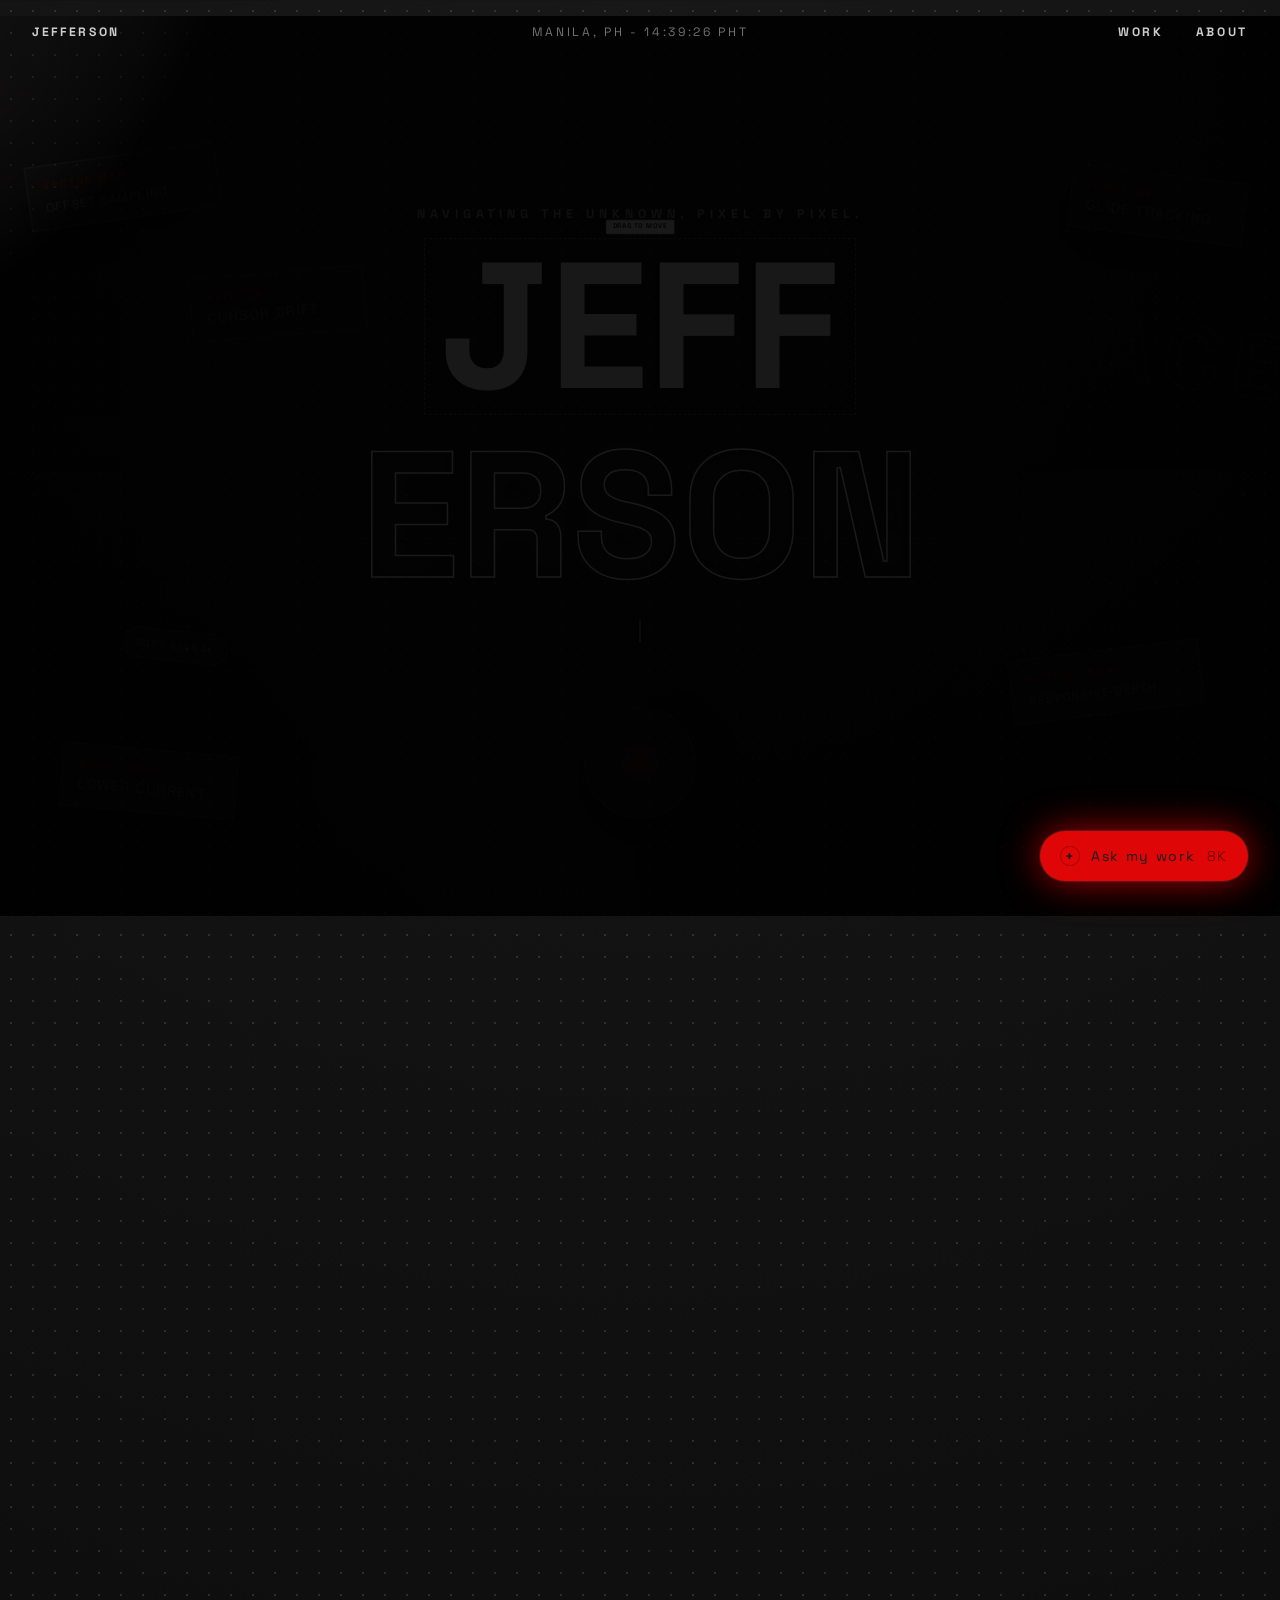
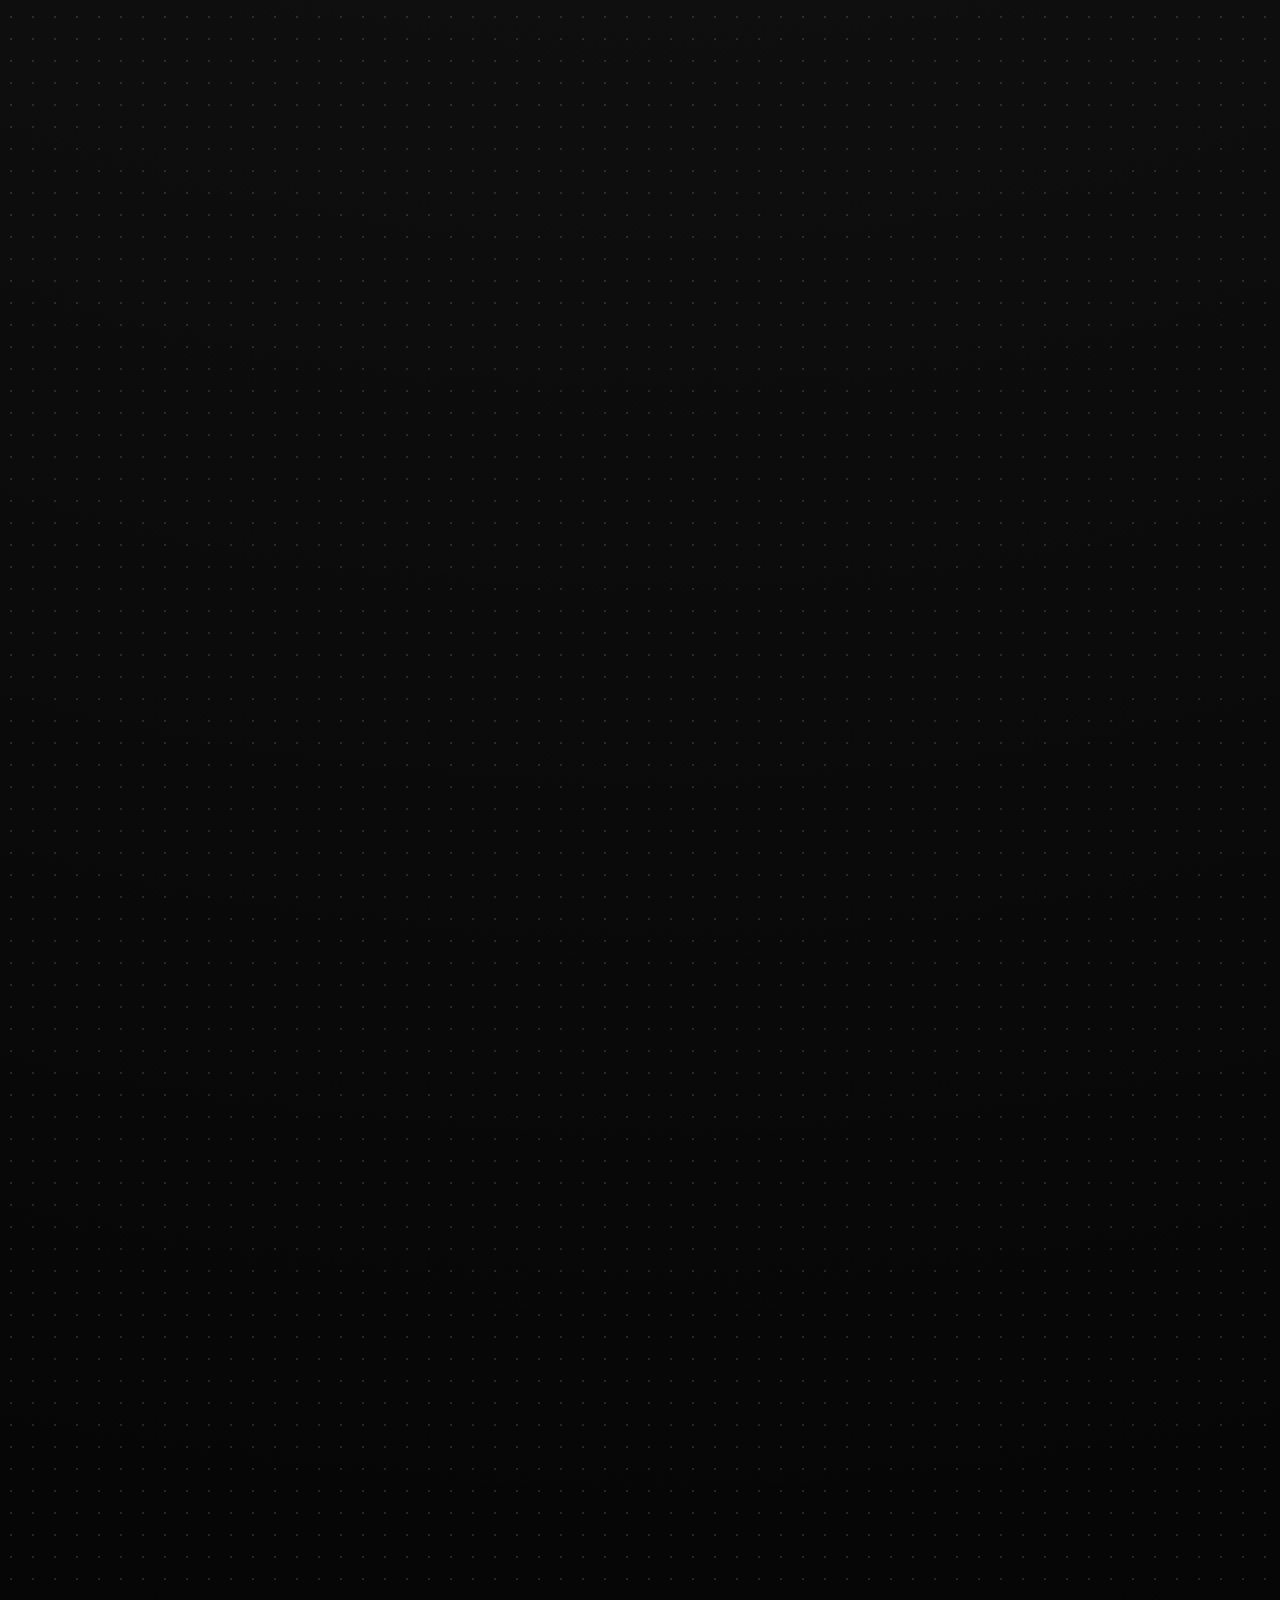
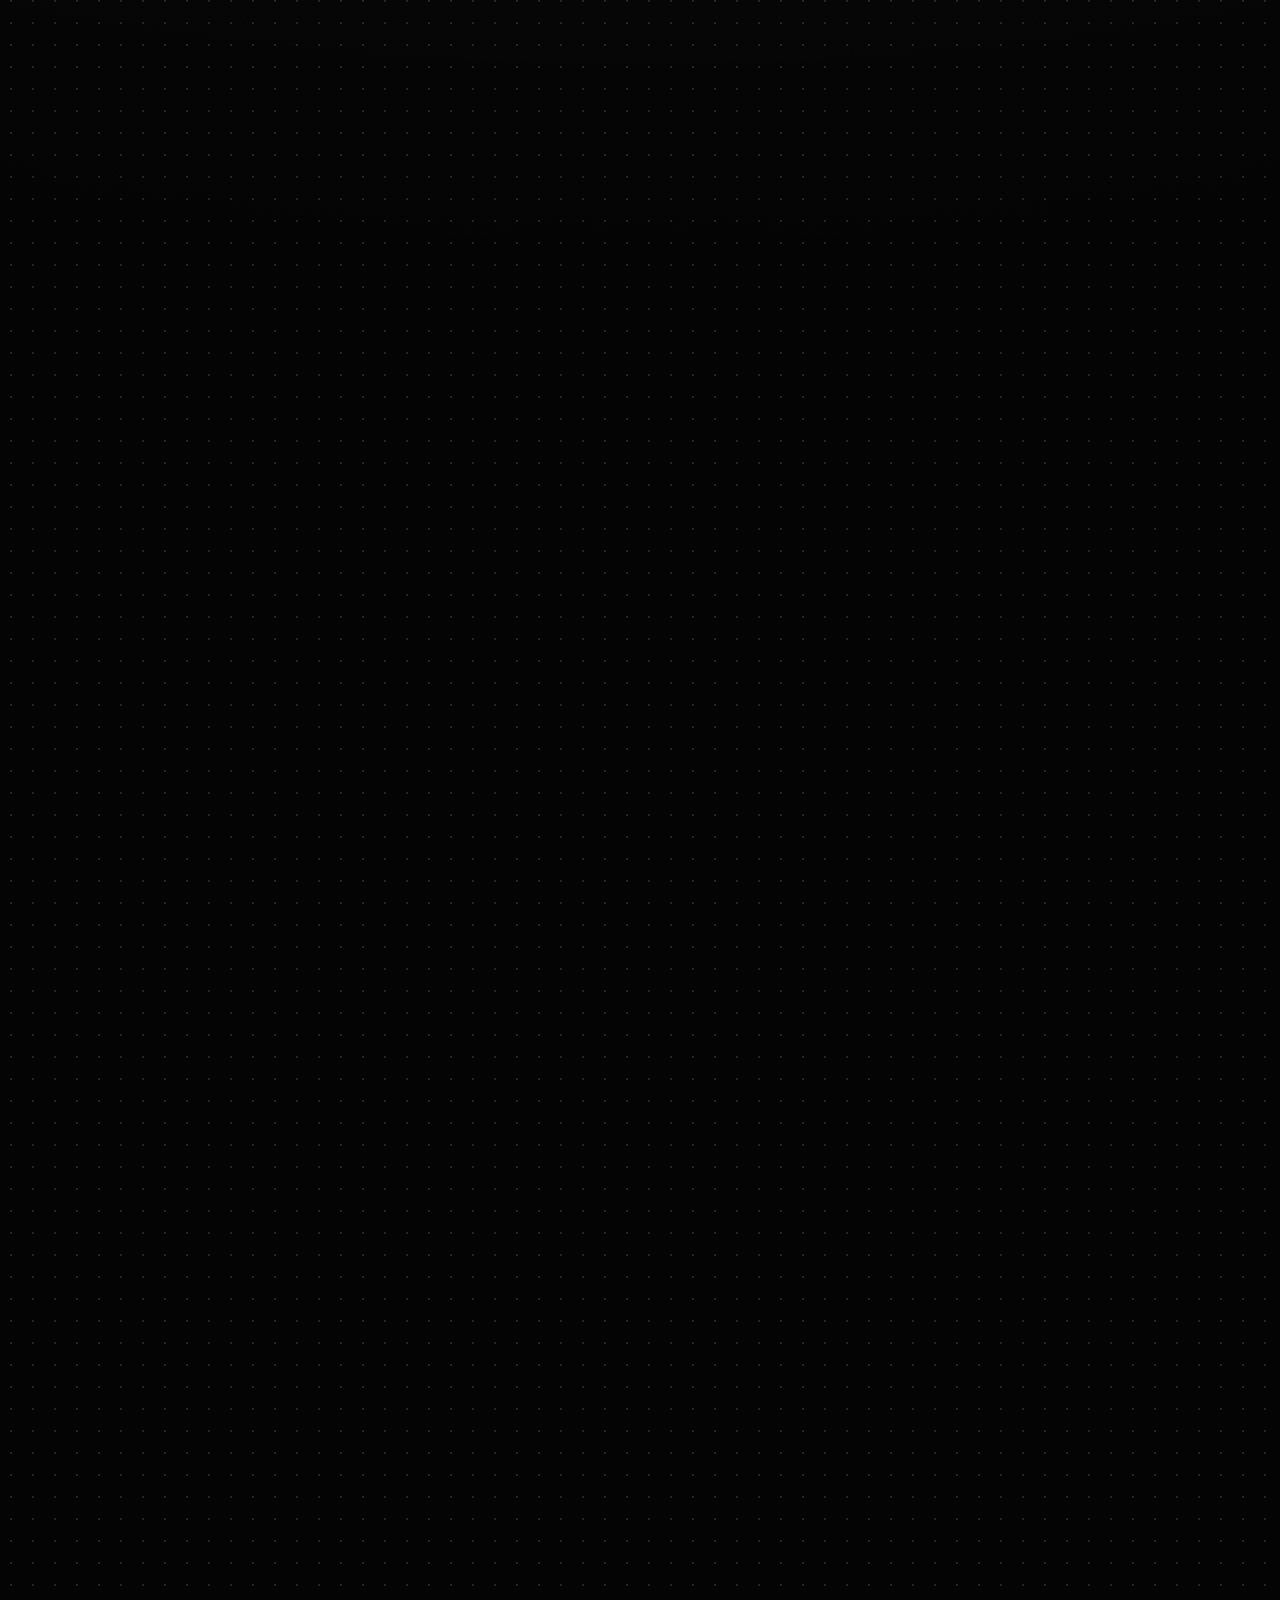
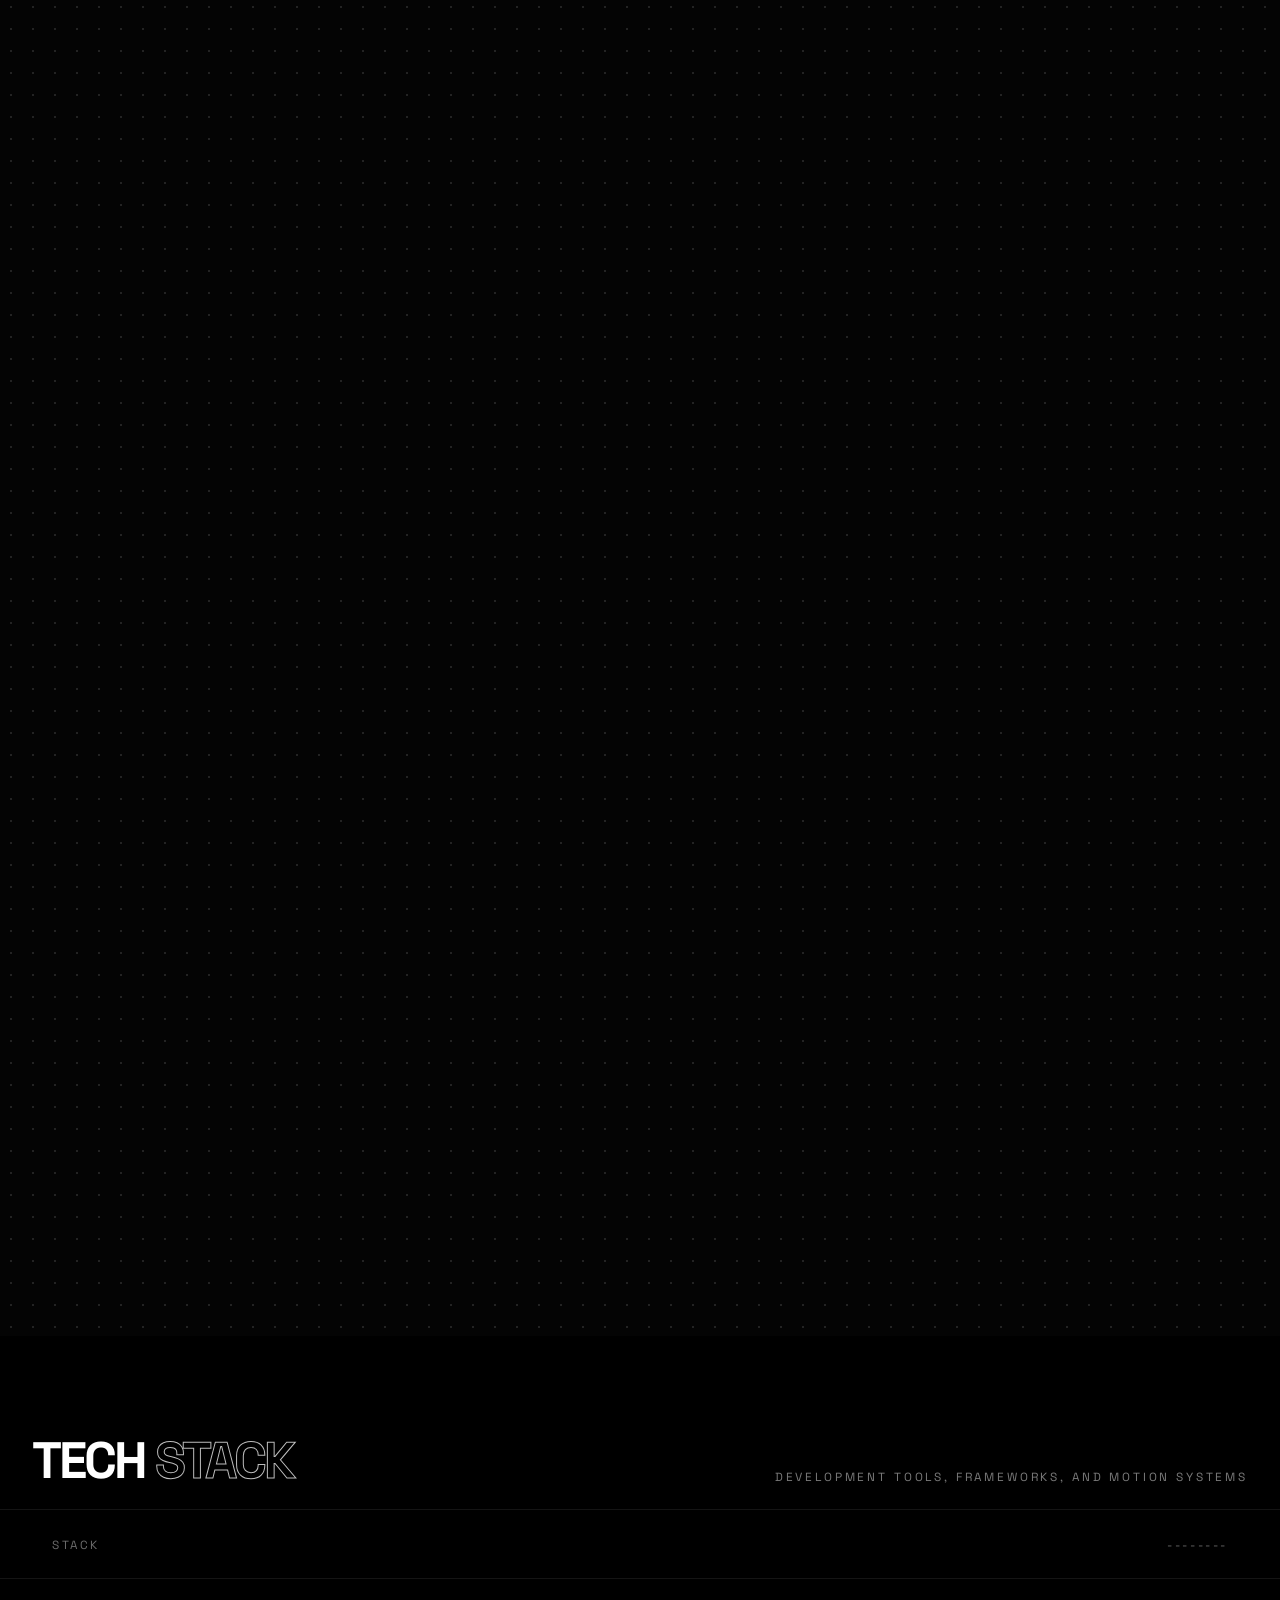
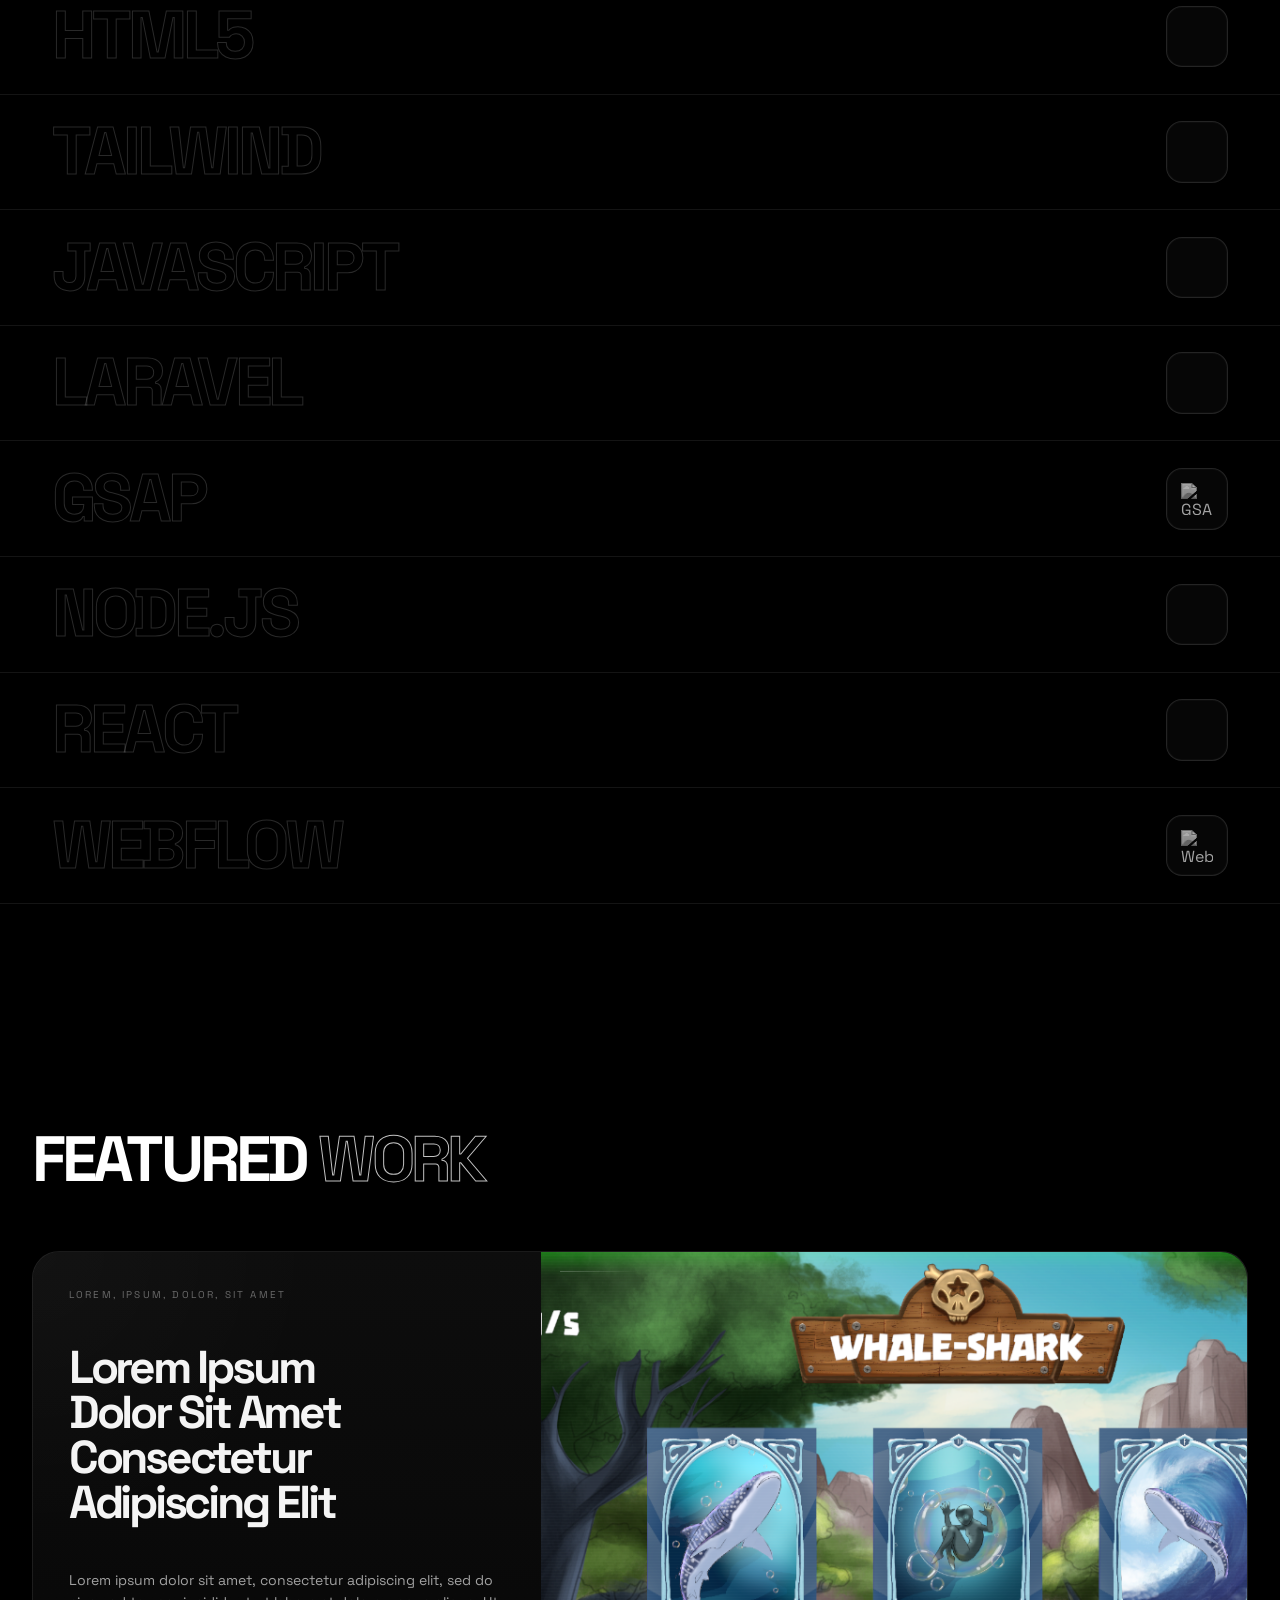
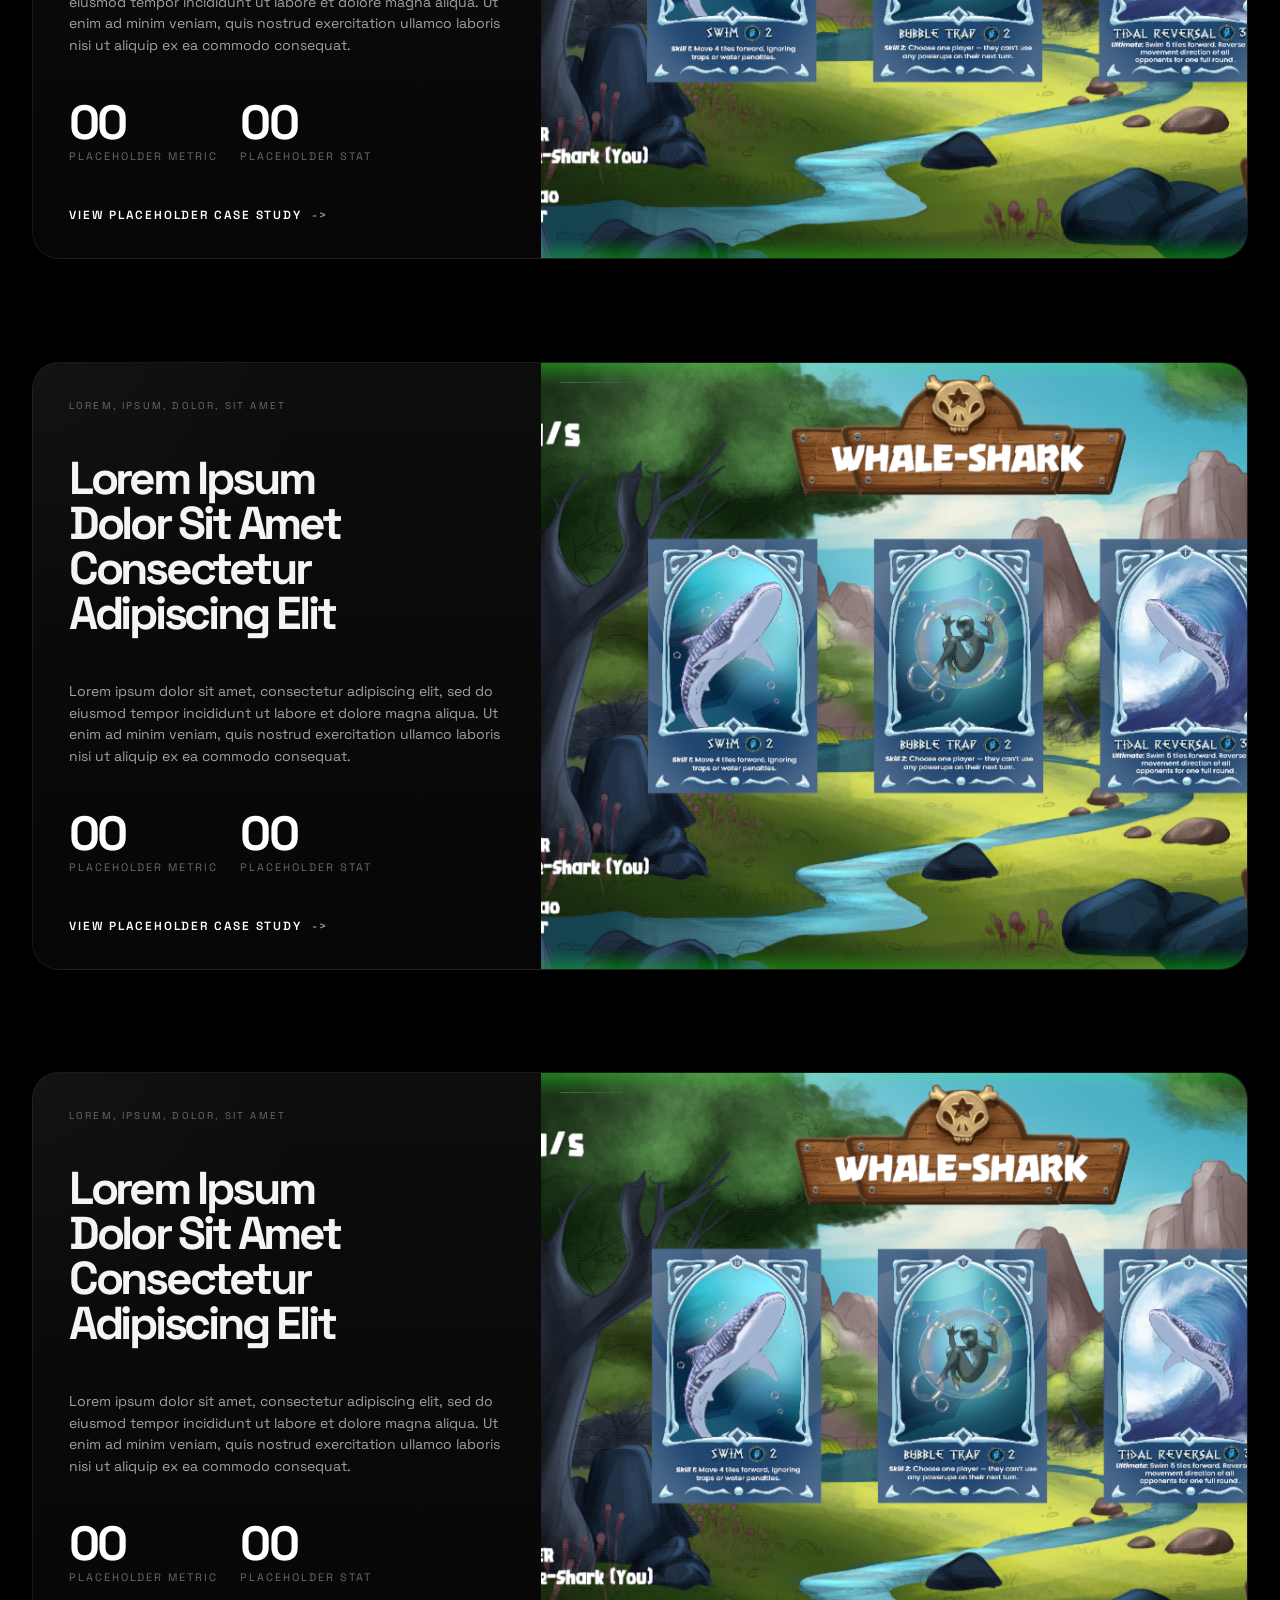
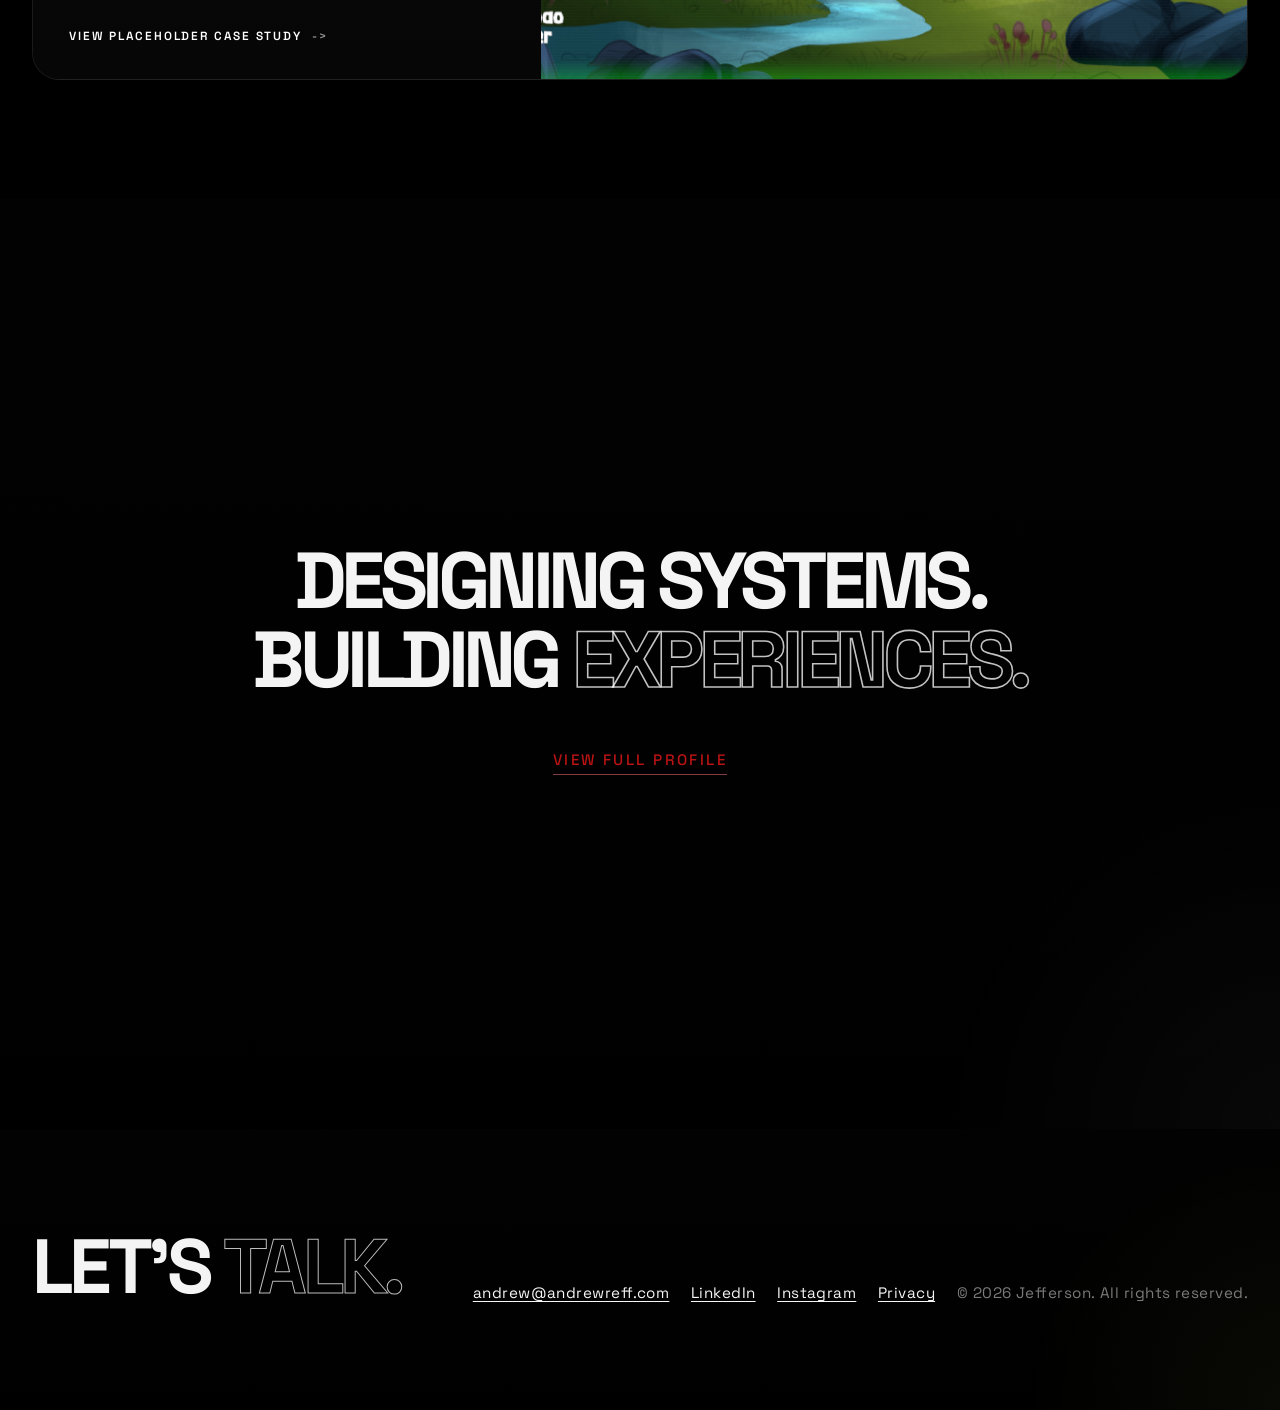
==== HTML/index.html @ 7abd764c "yea" ====
<!doctype html>
<html lang="en">
    <head>
        <meta charset="UTF-8" />
        <meta name="viewport" content="width=device-width, initial-scale=1.0" />
        <meta
            name="description"
            content="Jefferson portfolio concept with a precision-built editorial hero."
        />

        <link rel="preconnect" href="https://fonts.googleapis.com" />
        <link rel="preconnect" href="https://fonts.gstatic.com" crossorigin />
        <link
            href="https://fonts.googleapis.com/css2?family=Space+Grotesk:wght@300..700&display=swap"
            rel="stylesheet"
        />
        <link
            rel="stylesheet"
            href="https://cdn.jsdelivr.net/gh/devicons/devicon@latest/devicon.min.css"
        />

        <link rel="stylesheet" href="../CSS/style.css" />

        <title>Jefferson | Web Developer</title>
    </head>
    <body>
        <div class="page-shell">
            <svg
                class="drag-tether-layer"
                id="dragTetherLayer"
                aria-hidden="true"
            >
                <line class="drag-tether-line" id="dragTetherLine" />
            </svg>

            <div class="drag-indicator" id="dragIndicator" aria-hidden="true">
                <span class="drag-indicator-readout" id="dragIndicatorReadout">
                    dx: 0, dy: 0
                </span>
            </div>

            <header class="site-header">
                <a class="brand" href="#hero">JEFFERSON</a>
                <p class="header-clock" id="clock">Manila, PH - --:--:-- PHT</p>
                <nav class="site-nav" aria-label="Primary">
                    <a href="#work">WORK</a>
                    <a href="#about">ABOUT</a>
                </nav>
            </header>

            <main>
                <section class="stack-transition" id="hero">
                    <div class="stack-stage" id="stackStage">
                        <section class="hero hero-panel">
                            <div class="hero-atmosphere" aria-hidden="true">
                                <div
                                    class="hero-orbit hero-orbit-badge"
                                    data-hero-orbit
                                    style="
                                        --orbit-x: -28%;
                                        --orbit-y: -18%;
                                        --orbit-depth: 0.32;
                                        --orbit-tilt: -5deg;
                                    "
                                >
                                    <span class="hero-orbit-kicker">
                                        GRID_09
                                    </span>
                                    <span class="hero-orbit-copy">
                                        cursor drift
                                    </span>
                                </div>

                                <div
                                    class="hero-orbit hero-orbit-note"
                                    data-hero-orbit
                                    style="
                                        --orbit-x: -40%;
                                        --orbit-y: -31%;
                                        --orbit-depth: 0.4;
                                        --orbit-tilt: -8deg;
                                    "
                                >
                                    <span class="hero-orbit-note-title">
                                        VECTOR MAP
                                    </span>
                                    <span class="hero-orbit-note-copy">
                                        offset sampling
                                    </span>
                                </div>

                                <div
                                    class="hero-orbit hero-orbit-outline"
                                    data-hero-orbit
                                    style="
                                        --orbit-x: 33%;
                                        --orbit-y: -14%;
                                        --orbit-depth: 0.46;
                                        --orbit-tilt: 8deg;
                                    "
                                >
                                    SURFACE
                                </div>

                                <div
                                    class="hero-orbit hero-orbit-badge"
                                    data-hero-orbit
                                    style="
                                        --orbit-x: 40%;
                                        --orbit-y: -29%;
                                        --orbit-depth: 0.36;
                                        --orbit-tilt: 7deg;
                                    "
                                >
                                    <span class="hero-orbit-kicker">
                                        INPUT_02
                                    </span>
                                    <span class="hero-orbit-copy">
                                        glide tracking
                                    </span>
                                </div>

                                <div
                                    class="hero-orbit hero-orbit-chip"
                                    data-hero-orbit
                                    style="
                                        --orbit-x: -36%;
                                        --orbit-y: 20%;
                                        --orbit-depth: 0.28;
                                        --orbit-tilt: 6deg;
                                    "
                                >
                                    soft signal
                                </div>

                                <div
                                    class="hero-orbit hero-orbit-note"
                                    data-hero-orbit
                                    style="
                                        --orbit-x: 36%;
                                        --orbit-y: 24%;
                                        --orbit-depth: 0.52;
                                        --orbit-tilt: -7deg;
                                    "
                                >
                                    <span class="hero-orbit-note-title">
                                        MOTION TRACE
                                    </span>
                                    <span class="hero-orbit-note-copy">
                                        responsive depth
                                    </span>
                                </div>

                                <div
                                    class="hero-orbit hero-orbit-badge"
                                    data-hero-orbit
                                    style="
                                        --orbit-x: -38%;
                                        --orbit-y: 35%;
                                        --orbit-depth: 0.26;
                                        --orbit-tilt: 5deg;
                                    "
                                >
                                    <span class="hero-orbit-kicker">
                                        DRIFT_FIELD
                                    </span>
                                    <span class="hero-orbit-copy">
                                        lower current
                                    </span>
                                </div>

                                <div
                                    class="hero-orbit hero-orbit-ring"
                                    data-hero-orbit
                                    style="
                                        --orbit-x: 0%;
                                        --orbit-y: 33%;
                                        --orbit-depth: 0.18;
                                        --orbit-tilt: 0deg;
                                    "
                                >
                                    <span class="hero-orbit-ring-core"></span>
                                </div>
                            </div>

                            <div class="hero-copy-wrap">
                                <p class="hero-kicker">
                                    NAVIGATING THE UNKNOWN, PIXEL BY PIXEL.
                                </p>
                            </div>

                            <div class="wordmark-stage">
                                <div class="wordmark-layout">
                                    <div
                                        class="wordmark-panel wordmark-panel-solid draggable-wordmark"
                                        data-draggable-wordmark
                                    >
                                        <span class="drag-chip" id="dragChip">
                                            DRAG TO MOVE
                                        </span>
                                        <span class="wordmark-text">JEFF</span>
                                    </div>
                                    <div
                                        class="wordmark-panel wordmark-panel-outline draggable-wordmark"
                                        data-draggable-wordmark
                                    >
                                        <span class="wordmark-text">ERSON</span>
                                    </div>
                                </div>
                            </div>

                            <p
                                class="hero-description"
                                id="heroDescription"
                                data-typewriter-phrases="Precision structure, bold creative vision.|Systems built with clarity, rhythm, and motion.|Bold creative direction, measured down to the pixel."
                            >
                                Precision structure, bold creative vision.
                            </p>
                        </section>

                        <div
                            class="reveal-panel"
                            id="work"
                            aria-labelledby="workStatement"
                            data-reveal-panel
                            style="--panel-layer: 2"
                        >
                            <div class="reveal-panel-inner">
                                <p class="reveal-index" id="workIndex">01</p>

                                <div class="reveal-editor" id="workEditor">
                                    <span class="reveal-editor-label">
                                        P / Statement 01
                                    </span>

                                    <div
                                        class="reveal-message"
                                        id="workStatement"
                                        aria-live="off"
                                    >
                                        <p class="reveal-line">
                                            <span
                                                class="reveal-segment"
                                                data-scroll-text="I design for those who crave"
                                            ></span>
                                        </p>
                                        <p class="reveal-line">
                                            <span
                                                class="reveal-segment reveal-segment-accent"
                                                data-scroll-text="clarity"
                                            ></span>
                                            <span
                                                class="reveal-segment"
                                                data-scroll-text=" without sacrificing"
                                            ></span>
                                        </p>
                                        <p class="reveal-line">
                                            <span
                                                class="reveal-segment reveal-segment-accent"
                                                data-scroll-text="energy."
                                            ></span>
                                        </p>
                                    </div>

                                    <span class="reveal-editor-status">
                                        content -> editing...
                                    </span>
                                </div>
                            </div>
                        </div>

                        <div
                            class="reveal-panel"
                            id="about"
                            aria-labelledby="aboutStatement"
                            data-reveal-panel
                            style="--panel-layer: 3"
                        >
                            <div class="reveal-panel-inner">
                                <p class="reveal-index" id="aboutIndex">02</p>

                                <div class="reveal-editor" id="aboutEditor">
                                    <span class="reveal-editor-label">
                                        P / Statement 02
                                    </span>

                                    <div
                                        class="reveal-message"
                                        id="aboutStatement"
                                        aria-live="off"
                                    >
                                        <p class="reveal-line">
                                            <span
                                                class="reveal-segment"
                                                data-scroll-text="I build interfaces that turn"
                                            ></span>
                                        </p>
                                        <p class="reveal-line">
                                            <span
                                                class="reveal-segment reveal-segment-accent"
                                                data-scroll-text="complexity"
                                            ></span>
                                            <span
                                                class="reveal-segment"
                                                data-scroll-text=" into focused"
                                            ></span>
                                        </p>
                                        <p class="reveal-line">
                                            <span
                                                class="reveal-segment reveal-segment-accent"
                                                data-scroll-text="motion."
                                            ></span>
                                        </p>
                                    </div>

                                    <span class="reveal-editor-status">
                                        content -> editing...
                                    </span>
                                </div>
                            </div>
                        </div>

                        <div
                            class="reveal-panel"
                            id="vision"
                            aria-labelledby="visionStatement"
                            data-reveal-panel
                            style="--panel-layer: 4"
                        >
                            <div class="reveal-panel-inner">
                                <p class="reveal-index" id="visionIndex">03</p>

                                <div class="reveal-editor" id="visionEditor">
                                    <span class="reveal-editor-label">
                                        P / Statement 03
                                    </span>

                                    <div
                                        class="reveal-message"
                                        id="visionStatement"
                                        aria-live="off"
                                    >
                                        <p class="reveal-line">
                                            <span
                                                class="reveal-segment"
                                                data-scroll-text="I build digital moments that feel"
                                            ></span>
                                        </p>
                                        <p class="reveal-line">
                                            <span
                                                class="reveal-segment reveal-segment-accent"
                                                data-scroll-text="seamless"
                                            ></span>
                                        </p>
                                        <p class="reveal-line">
                                            <span
                                                class="reveal-segment"
                                                data-scroll-text="from first glance to action."
                                            ></span>
                                        </p>
                                    </div>

                                    <span class="reveal-editor-status">
                                        content -> editing...
                                    </span>
                                </div>
                            </div>
                        </div>
                    </div>
                </section>

                <section class="toolkit-section" id="stack">
                    <div class="toolkit-shell">
                        <div class="toolkit-header">
                            <h2 class="toolkit-title">
                                TECH
                                <span class="toolkit-title-outline">STACK</span>
                            </h2>
                            <p class="toolkit-subtitle">
                                DEVELOPMENT TOOLS, FRAMEWORKS, AND MOTION
                                SYSTEMS
                            </p>
                        </div>

                        <div class="toolkit-head-row" aria-hidden="true">
                            <span class="toolkit-head-label">STACK</span>
                            <span
                                class="toolkit-head-label toolkit-head-label-right"
                            >
                                --------
                            </span>
                        </div>

                        <div class="toolkit-list">
                            <article class="toolkit-row">
                                <p class="toolkit-name">HTML5</p>
                                <div
                                    class="toolkit-logo-wrap"
                                    aria-label="HTML5 logo"
                                >
                                    <i
                                        class="devicon-html5-plain colored"
                                        aria-hidden="true"
                                    ></i>
                                </div>
                            </article>

                            <article class="toolkit-row">
                                <p class="toolkit-name">TAILWIND</p>
                                <div
                                    class="toolkit-logo-wrap"
                                    aria-label="Tailwind CSS logo"
                                >
                                    <i
                                        class="devicon-tailwindcss-original colored"
                                        aria-hidden="true"
                                    ></i>
                                </div>
                            </article>

                            <article class="toolkit-row">
                                <p class="toolkit-name">JAVASCRIPT</p>
                                <div
                                    class="toolkit-logo-wrap"
                                    aria-label="JavaScript logo"
                                >
                                    <i
                                        class="devicon-javascript-plain colored"
                                        aria-hidden="true"
                                    ></i>
                                </div>
                            </article>

                            <!-- <article class="toolkit-row">
                                <p class="toolkit-name">C#</p>
                                <div
                                    class="toolkit-logo-wrap"
                                    aria-label="C# logo"
                                >
                                    <i
                                        class="devicon-csharp-plain colored"
                                        aria-hidden="true"
                                    ></i>
                                </div>
                            </article> -->

                            <!-- <article class="toolkit-row">
                                <p class="toolkit-name">PHP</p>
                                <div
                                    class="toolkit-logo-wrap"
                                    aria-label="PHP logo"
                                >
                                    <i
                                        class="devicon-php-plain colored"
                                        aria-hidden="true"
                                    ></i>
                                </div>
                            </article> -->

                            <article class="toolkit-row">
                                <p class="toolkit-name">LARAVEL</p>
                                <div
                                    class="toolkit-logo-wrap"
                                    aria-label="Laravel logo"
                                >
                                    <i
                                        class="devicon-laravel-original colored"
                                        aria-hidden="true"
                                    ></i>
                                </div>
                            </article>

                            <!-- <article class="toolkit-row">
                                <p class="toolkit-name">JAVA</p>
                                <div
                                    class="toolkit-logo-wrap"
                                    aria-label="Java logo"
                                >
                                    <i
                                        class="devicon-java-plain colored"
                                        aria-hidden="true"
                                    ></i>
                                </div>
                            </article> -->

                            <article class="toolkit-row">
                                <p class="toolkit-name">GSAP</p>
                                <div
                                    class="toolkit-logo-wrap"
                                    aria-label="GSAP logo"
                                >
                                    <img
                                        src="https://cdn.simpleicons.org/gsap/88CE02"
                                        alt="GSAP logo"
                                        loading="lazy"
                                        decoding="async"
                                    />
                                </div>
                            </article>

                            <article class="toolkit-row">
                                <p class="toolkit-name">NODE.JS</p>
                                <div
                                    class="toolkit-logo-wrap"
                                    aria-label="Node.js logo"
                                >
                                    <i
                                        class="devicon-nodejs-plain colored"
                                        aria-hidden="true"
                                    ></i>
                                </div>
                            </article>

                            <article class="toolkit-row">
                                <p class="toolkit-name">REACT</p>
                                <div
                                    class="toolkit-logo-wrap"
                                    aria-label="React logo"
                                >
                                    <i
                                        class="devicon-react-original colored"
                                        aria-hidden="true"
                                    ></i>
                                </div>
                            </article>

                            <!-- <article class="toolkit-row">
                                <p class="toolkit-name">MONGODB</p>
                                <div
                                    class="toolkit-logo-wrap"
                                    aria-label="MongoDB logo"
                                >
                                    <i
                                        class="devicon-mongodb-plain colored"
                                        aria-hidden="true"
                                    ></i>
                                </div>
                            </article> -->

                            <!-- <article class="toolkit-row">
                                <p class="toolkit-name">PYTHON</p>
                                <div
                                    class="toolkit-logo-wrap"
                                    aria-label="Python logo"
                                >
                                    <i
                                        class="devicon-python-plain colored"
                                        aria-hidden="true"
                                    ></i>
                                </div>
                            </article> -->

                            <article class="toolkit-row">
                                <p class="toolkit-name">WEBFLOW</p>
                                <div
                                    class="toolkit-logo-wrap"
                                    aria-label="Webflow logo"
                                >
                                    <img
                                        src="https://cdn.simpleicons.org/webflow/4353FF"
                                        alt="Webflow logo"
                                        loading="lazy"
                                        decoding="async"
                                    />
                                </div>
                            </article>
                        </div>
                    </div>
                </section>

                <section class="featured-section" id="featured">
                    <div class="featured-shell">
                        <header class="featured-header">
                            <h2 class="featured-title">
                                FEATURED
                                <span class="featured-title-outline">WORK</span>
                            </h2>
                        </header>

                        <article class="featured-card">
                            <div class="featured-copy">
                                <p class="featured-kicker">
                                    LOREM, IPSUM, DOLOR, SIT AMET
                                </p>

                                <h3 class="featured-project-title">
                                    Lorem Ipsum Dolor Sit Amet Consectetur
                                    Adipiscing Elit
                                </h3>

                                <p class="featured-description">
                                    Lorem ipsum dolor sit amet, consectetur
                                    adipiscing elit, sed do eiusmod tempor
                                    incididunt ut labore et dolore magna aliqua.
                                    Ut enim ad minim veniam, quis nostrud
                                    exercitation ullamco laboris nisi ut aliquip
                                    ex ea commodo consequat.
                                </p>

                                <div class="featured-metrics">
                                    <div class="featured-metric">
                                        <strong class="featured-metric-value">
                                            00
                                        </strong>
                                        <span class="featured-metric-label">
                                            placeholder metric
                                        </span>
                                    </div>

                                    <div class="featured-metric">
                                        <strong class="featured-metric-value">
                                            00
                                        </strong>
                                        <span class="featured-metric-label">
                                            placeholder stat
                                        </span>
                                    </div>
                                </div>

                                <a class="featured-link" href="#featured">
                                    View Placeholder Case Study
                                </a>
                            </div>

                            <div class="featured-media">
                                <img
                                    class="featured-image"
                                    src="../Assets/Screenshot%202026-03-01%20225614.png"
                                    alt="Placeholder featured work screenshot"
                                    loading="lazy"
                                    decoding="async"
                                />
                            </div>
                        </article>

                        <article class="featured-card">
                            <div class="featured-copy">
                                <p class="featured-kicker">
                                    LOREM, IPSUM, DOLOR, SIT AMET
                                </p>

                                <h3 class="featured-project-title">
                                    Lorem Ipsum Dolor Sit Amet Consectetur
                                    Adipiscing Elit
                                </h3>

                                <p class="featured-description">
                                    Lorem ipsum dolor sit amet, consectetur
                                    adipiscing elit, sed do eiusmod tempor
                                    incididunt ut labore et dolore magna aliqua.
                                    Ut enim ad minim veniam, quis nostrud
                                    exercitation ullamco laboris nisi ut aliquip
                                    ex ea commodo consequat.
                                </p>

                                <div class="featured-metrics">
                                    <div class="featured-metric">
                                        <strong class="featured-metric-value">
                                            00
                                        </strong>
                                        <span class="featured-metric-label">
                                            placeholder metric
                                        </span>
                                    </div>

                                    <div class="featured-metric">
                                        <strong class="featured-metric-value">
                                            00
                                        </strong>
                                        <span class="featured-metric-label">
                                            placeholder stat
                                        </span>
                                    </div>
                                </div>

                                <a class="featured-link" href="#featured">
                                    View Placeholder Case Study
                                </a>
                            </div>

                            <div class="featured-media">
                                <img
                                    class="featured-image"
                                    src="../Assets/Screenshot%202026-03-01%20225614.png"
                                    alt="Placeholder featured work screenshot"
                                    loading="lazy"
                                    decoding="async"
                                />
                            </div>
                        </article>

                        <article class="featured-card">
                            <div class="featured-copy">
                                <p class="featured-kicker">
                                    LOREM, IPSUM, DOLOR, SIT AMET
                                </p>

                                <h3 class="featured-project-title">
                                    Lorem Ipsum Dolor Sit Amet Consectetur
                                    Adipiscing Elit
                                </h3>

                                <p class="featured-description">
                                    Lorem ipsum dolor sit amet, consectetur
                                    adipiscing elit, sed do eiusmod tempor
                                    incididunt ut labore et dolore magna aliqua.
                                    Ut enim ad minim veniam, quis nostrud
                                    exercitation ullamco laboris nisi ut aliquip
                                    ex ea commodo consequat.
                                </p>

                                <div class="featured-metrics">
                                    <div class="featured-metric">
                                        <strong class="featured-metric-value">
                                            00
                                        </strong>
                                        <span class="featured-metric-label">
                                            placeholder metric
                                        </span>
                                    </div>

                                    <div class="featured-metric">
                                        <strong class="featured-metric-value">
                                            00
                                        </strong>
                                        <span class="featured-metric-label">
                                            placeholder stat
                                        </span>
                                    </div>
                                </div>

                                <a class="featured-link" href="#featured">
                                    View Placeholder Case Study
                                </a>
                            </div>

                            <div class="featured-media">
                                <img
                                    class="featured-image"
                                    src="../Assets/Screenshot%202026-03-01%20225614.png"
                                    alt="Placeholder featured work screenshot"
                                    loading="lazy"
                                    decoding="async"
                                />
                            </div>
                        </article>
                    </div>
                </section>

                <section class="profile-section" id="profile-preview">
                    <div class="profile-shell profile-preview-shell">
                        <div class="profile-preview-content">
                            <h2 class="profile-preview-title">
                                <span class="profile-preview-line">
                                    DESIGNING SYSTEMS.
                                </span>
                                <span class="profile-preview-line">
                                    BUILDING
                                    <span class="profile-preview-outline">
                                        EXPERIENCES.
                                    </span>
                                </span>
                            </h2>

                            <a class="profile-preview-link" href="./about.html">
                                View Full Profile
                            </a>
                        </div>
                    </div>
                </section>
            </main>

            <footer class="site-footer">
                <div class="site-footer-mark">
                    <span class="site-footer-mark-solid">LET'S</span>
                    <span class="site-footer-mark-outline">TALK.</span>
                </div>

                <div class="site-footer-meta">
                    <a href="mailto:andrew@andrewreff.com">
                        andrew@andrewreff.com
                    </a>
                    <a href="./about.html">LinkedIn</a>
                    <a href="./work.html">Instagram</a>
                    <a href="./about.html">Privacy</a>
                    <span class="site-footer-copy">
                        &copy; 2026 Jefferson. All rights reserved.
                    </span>
                </div>
            </footer>

            <a class="ask-pill" href="#work">
                <span class="ask-pill-icon">+</span>
                <span>Ask my work</span>
                <span class="ask-pill-count">8K</span>
            </a>
        </div>

        <script src="../JAVASCRIPT/script.js"></script>
    </body>
</html>
---- CSS/style.css ----
:root {
    --bg: #040404;
    --panel: rgba(255, 255, 255, 0.03);
    --line: rgba(255, 255, 255, 0.12);
    --line-strong: rgba(255, 255, 255, 0.36);
    --text: #f3f3f3;
    --muted: rgba(255, 255, 255, 0.44);
    --accent: #de0606;
    --glow: #ac0202;
    --shadow: 0 30px 80px rgba(0, 0, 0, 0.45);
    --shell-top-space: 1.5rem;
    --shell-side-space: clamp(1.2rem, 3vw, 2.5rem);
}

*,
*::before,
*::after {
    box-sizing: border-box;
}

html {
    scroll-behavior: smooth;
}

body {
    margin: 0;
    min-height: 100vh;
    overflow-x: hidden;
    font-family: "Space Grotesk", sans-serif;
    color: var(--text);
    background:
        radial-gradient(
            circle at top,
            rgba(255, 255, 255, 0.08),
            transparent 32%
        ),
        radial-gradient(
            circle at bottom right,
            rgba(228, 255, 111, 0.08),
            transparent 24%
        ),
        radial-gradient(
            circle,
            rgba(255, 255, 255, 0.12) 1px,
            transparent 1.2px
        ),
        var(--bg);
    background-size:
        auto,
        auto,
        22px 22px,
        auto;
}

a,
button {
    font: inherit;
}

a {
    color: inherit;
    text-decoration: none;
}

button {
    border: 0;
    background: none;
    color: inherit;
}

.page-shell {
    position: relative;
    min-height: 100vh;
    padding: 0rem 2rem;
}

.drag-tether-layer {
    position: fixed;
    inset: 0;
    z-index: 5;
    width: 100vw;
    height: 100vh;
    overflow: visible;
    pointer-events: none;
    opacity: 0;
    transition: opacity 140ms ease;
}

.drag-tether-layer.is-visible {
    opacity: 1;
}

.drag-tether-line {
    fill: none;
    stroke: #ff3b4f;
    stroke-width: 1;
    stroke-dasharray: 5 5;
    stroke-linecap: round;
    vector-effect: non-scaling-stroke;
}

.drag-indicator {
    position: fixed;
    left: 0;
    top: 0;
    z-index: 6;
    pointer-events: none;
    opacity: 0;
    transform: translate(-50%, -50%);
    transition: opacity 140ms ease;
}

.drag-indicator.is-visible {
    opacity: 1;
}

.drag-indicator-readout {
    display: inline-flex;
    align-items: center;
    justify-content: center;
    padding: 0.38rem 0.56rem;
    border-radius: 0.34rem;
    background: #ff3b4f;
    color: #ffffff;
    font-size: 0.72rem;
    font-weight: 700;
    line-height: 1;
    letter-spacing: 0.02em;
    box-shadow: 0 10px 26px rgba(255, 59, 79, 0.24);
}

main {
    display: flex;
    flex-direction: column;
    align-items: center;
    width: 100%;
}

.site-header {
    position: sticky;
    top: var(--shell-top-space);
    z-index: 8;
    display: grid;
    grid-template-columns: 1fr auto 1fr;
    align-items: center;
    gap: 1rem;
    text-transform: uppercase;
    letter-spacing: 0.22em;
    font-size: 0.76rem;
    transition:
        transform 220ms ease,
        opacity 220ms ease;
    will-change: transform, opacity;
}

.site-header.is-hidden {
    transform: translateY(calc(-100% - 1rem));
    opacity: 0;
    pointer-events: none;
}

.brand,
.site-nav a {
    font-weight: 700;
    color: rgba(255, 255, 255, 0.8);
    transition: color 180ms ease;
}

.brand:hover,
.brand:focus-visible,
.site-nav a:hover,
.site-nav a:focus-visible {
    color: #ffffff;
}

.header-clock {
    justify-self: center;
    margin: 0;
    color: var(--muted);
    white-space: nowrap;
}

.site-nav {
    justify-self: end;
    display: flex;
    gap: 2rem;
}

.stack-transition {
    position: relative;
    width: calc(100% + (var(--shell-side-space) * 2));
    min-height: 290svh;
    margin-inline: calc(var(--shell-side-space) * -1);
}

.stack-stage {
    position: sticky;
    top: 0;
    height: 100svh;
    overflow: clip;
    isolation: isolate;
    perspective: 1800px;
    transform-style: preserve-3d;
}

.hero {
    position: relative;
    width: 100%;
    display: flex;
    flex-direction: column;
    align-items: center;
    justify-content: center;
    gap: 1.05rem;
    min-height: calc(100svh - 6.25rem);
    padding: clamp(1rem, 2vh, 3rem) 0 clamp(5.2rem, 11vh, 6.4rem);
}

.hero-panel,
.reveal-panel {
    position: absolute;
    inset: 0;
}

.hero-panel {
    --hero-spotlight-x: -20%;
    --hero-spotlight-y: -20%;
    --hero-spotlight-size: clamp(22rem, 40vw, 36rem);
    z-index: 1;
    overflow: hidden;
    isolation: isolate;
    min-height: 100svh;
    padding-inline: var(--shell-side-space);
    transform-origin: center center;
    transform-style: preserve-3d;
    will-change: transform;
}

.hero-panel::before {
    content: "";
    position: absolute;
    inset: 0;
    z-index: 2;
    pointer-events: none;
    background: radial-gradient(
        circle var(--hero-spotlight-size) at var(--hero-spotlight-x)
            var(--hero-spotlight-y),
        rgba(0, 0, 0, 0) 0%,
        rgba(0, 0, 0, 0.01) 38%,
        rgba(0, 0, 0, 0.08) 54%,
        rgba(0, 0, 0, 0.3) 74%,
        rgba(0, 0, 0, 0.62) 90%,
        rgba(0, 0, 0, 0.9) 100%
    );
}

.hero-atmosphere {
    position: absolute;
    inset: 0;
    z-index: 0;
    overflow: hidden;
    pointer-events: none;
}

.hero-atmosphere::before {
    content: "";
    position: absolute;
    inset: -8%;
    background:
        linear-gradient(
            90deg,
            transparent 0%,
            rgba(255, 255, 255, 0.03) 49.5%,
            transparent 50.5%
        ),
        linear-gradient(
            180deg,
            transparent 0%,
            rgba(222, 6, 6, 0.08) 49.5%,
            transparent 50.5%
        ),
        radial-gradient(
            circle at 50% 50%,
            rgba(255, 255, 255, 0.04),
            transparent 56%
        );
    background-size:
        100% 100%,
        100% 100%,
        100% 100%;
    opacity: 0.35;
}

.hero-atmosphere::after {
    content: "";
    position: absolute;
    left: 0;
    right: 0;
    top: 58%;
    height: 1px;
    background: linear-gradient(
        90deg,
        transparent,
        rgba(222, 6, 6, 0.3),
        transparent
    );
    opacity: 0.55;
}

.hero-panel > :not(.hero-atmosphere) {
    position: relative;
    z-index: 1;
}

.hero-orbit {
    position: absolute;
    left: calc(50% + var(--orbit-x));
    top: calc(50% + var(--orbit-y));
    display: grid;
    gap: 0.3rem;
    padding: 0.85rem 1rem;
    border: 1px solid rgba(255, 255, 255, 0.1);
    background: rgba(255, 255, 255, 0.02);
    color: rgba(255, 255, 255, 0.26);
    text-transform: uppercase;
    letter-spacing: 0.18em;
    box-shadow:
        inset 0 0 0 1px rgba(255, 255, 255, 0.02),
        0 18px 60px rgba(0, 0, 0, 0.22);
    transform: translate3d(
            calc(-50% + var(--orbit-shift-x, 0px)),
            calc(-50% + var(--orbit-shift-y, 0px)),
            0
        )
        rotate(calc(var(--orbit-tilt) + var(--orbit-shift-r, 0deg)));
    transform-origin: center;
    will-change: transform;
    opacity: 0.74;
}

.hero-orbit-badge {
    min-width: 11rem;
    align-items: start;
}

.hero-orbit-kicker {
    font-size: 0.58rem;
    color: rgba(222, 6, 6, 0.76);
}

.hero-orbit-copy {
    font-size: 0.88rem;
    letter-spacing: 0.1em;
}

.hero-orbit-outline {
    padding: 0;
    border: 0;
    background: none;
    box-shadow: none;
    font-size: clamp(2.8rem, 7vw, 6.8rem);
    font-weight: 700;
    letter-spacing: 0.12em;
    color: transparent;
    -webkit-text-stroke: 1px rgba(255, 255, 255, 0.08);
    opacity: 0.32;
}

.hero-orbit-chip {
    padding: 0.5rem 0.72rem;
    border-radius: 999px;
    font-size: 0.62rem;
    color: rgba(255, 255, 255, 0.34);
}

.hero-orbit-note {
    min-width: 12rem;
    gap: 0.5rem;
}

.hero-orbit-note-title {
    font-size: 0.58rem;
    color: rgba(222, 6, 6, 0.72);
}

.hero-orbit-note-copy {
    font-size: 0.76rem;
    letter-spacing: 0.1em;
}

.hero-orbit-ring {
    width: 7rem;
    height: 7rem;
    padding: 0;
    place-items: center;
    border-radius: 50%;
    background: radial-gradient(
        circle,
        rgba(255, 255, 255, 0.03),
        rgba(255, 255, 255, 0.01)
    );
}

.hero-orbit-ring-core {
    width: 1rem;
    height: 1rem;
    border-radius: 50%;
    background: rgba(222, 6, 6, 0.4);
    box-shadow: 0 0 0 0.65rem rgba(222, 6, 6, 0.12);
}

.reveal-panel {
    z-index: var(--panel-layer, 2);
    display: grid;
    place-items: center;
    padding: clamp(2rem, 4vw, 3rem);
    background: #000000;
    transform: translate3d(0, 100%, 0);
    will-change: transform;
}

.reveal-panel-inner {
    background-color: #000000;
    position: relative;
    width: min(200%, 100rem);
    height: 100%;
    text-align: center;
}

.reveal-index {
    position: absolute;
    left: 50%;
    top: 34%;
    margin: 0;
    text-shadow: #ac0202 0px 0px 10px;
    font-size: 1.5rem;
    font-weight: 700;
    line-height: 1;
    letter-spacing: 0.08em;
    color: #0036e5;
    opacity: var(--reveal-index-opacity, 0);
    transform: translate(-50%, calc(-50% + var(--reveal-index-shift, 0.8rem)));
    will-change: opacity, transform;
}

.reveal-message {
    position: relative;
    display: inline-grid;
    justify-items: center;
    gap: 0.2em;
    opacity: 0;
    transition: opacity 180ms ease;
    width: fit-content;
    max-width: min(calc(100vw - 3rem), 64rem);
}

.reveal-message.is-visible {
    opacity: 1;
}

.reveal-line {
    display: block;
    margin: 0;
    width: fit-content;
    max-width: 100%;
    font-size: clamp(2rem, 4.2vw, 3.3rem);
    line-height: 1.2;
    font-weight: 600;
    letter-spacing: -0.03em;
    color: rgba(255, 255, 255, 0.92);
    text-align: center;
}

.reveal-line.is-empty {
    display: none;
}

.reveal-segment {
    white-space: pre-wrap;
}

.reveal-segment-accent {
    color: rgba(255, 255, 255, 0.86);
    color: var(--accent);
    font-style: italic;
}

.reveal-editor {
    position: absolute;
    left: 50%;
    top: 58%;
    display: inline-grid;
    justify-items: center;
    width: fit-content;
    max-width: min(calc(100vw - 3rem), 64rem);
    padding: 0.2px;
    border: 1px solid rgba(63, 140, 255, 0.82);
    opacity: 0;
    transform: translate(-50%, -50%);
    transition:
        opacity 180ms ease,
        border-color 180ms ease;
    pointer-events: none;
}

.reveal-editor::before,
.reveal-editor::after {
    content: "";
    position: absolute;
    bottom: -3px;
    width: 5px;
    height: 5px;
    background: #3f8cff;
    transition: opacity 180ms ease;
}

.reveal-editor::before {
    left: -3px;
}

.reveal-editor::after {
    right: -3px;
}

.reveal-editor.is-active {
    opacity: 1;
}

.reveal-editor.is-complete {
    border-color: transparent;
}

.reveal-editor.is-complete::before,
.reveal-editor.is-complete::after,
.reveal-editor.is-complete .reveal-editor-label,
.reveal-editor.is-complete .reveal-editor-status {
    opacity: 0;
}

.reveal-editor-label {
    position: absolute;
    left: -1px;
    top: -1.6rem;
    padding: 0.28rem 0.72rem;
    border-radius: 0.28rem 0.28rem 0 0;
    background: #005ee9;
    color: #111111;
    font-size: 0.78rem;
    font-weight: 700;
    line-height: 1;
    letter-spacing: 0.04em;
    white-space: nowrap;
    margin-bottom: 36px;
    transition: opacity 180ms ease;
}

.reveal-editor-status {
    position: absolute;
    right: -1px;
    bottom: -2.6rem;
    padding: 0.48rem 0.78rem;
    border: 1px solid rgba(63, 140, 255, 0.52);
    border-radius: 0.58rem;
    background: rgba(20, 20, 20, 0.96);
    color: rgba(255, 255, 255, 0.7);
    font-size: 0.76rem;
    font-weight: 500;
    line-height: 1;
    letter-spacing: 0.02em;
    white-space: nowrap;
    box-shadow: 0 10px 24px rgba(0, 0, 0, 0.24);
    transition: opacity 180ms ease;
}

.hero-copy-wrap {
    display: grid;
    justify-items: center;
    gap: 0.45rem;
}

.hero-kicker {
    margin: 0;
    text-align: center;
    font-size: 0.78rem;
    font-weight: 700;
    letter-spacing: 0.4em;
    color: rgba(255, 255, 255, 0.5);
}

.drag-chip {
    position: absolute;
    left: 50%;
    top: 0;
    z-index: 3;
    transform: translate(-50%, calc(-100% - 0.28rem));
    display: inline-flex;
    align-items: center;
    justify-content: center;
    padding: 0.2rem 0.38rem;
    border: 1px solid rgba(0, 0, 0, 0.18);
    border-radius: 0.14rem;
    background: #f7f7f7;
    color: #1f1f1f;
    font-size: 0.42rem;
    font-weight: 700;
    letter-spacing: 0.08em;
    line-height: 1;
    text-transform: uppercase;
    white-space: nowrap;
    pointer-events: none;
    user-select: none;
    box-shadow: 0 4px 10px rgba(255, 255, 255, 0.04);
    opacity: 1;
    transition: opacity 180ms ease;
}

.drag-chip.is-hidden-during-drag {
    opacity: 0;
}

.wordmark-stage {
    position: relative;
    width: min(100%, 66rem);
    display: flex;
    justify-content: center;
    overflow: visible;
}

.wordmark-layout {
    position: relative;
    display: grid;
    justify-items: center;
    align-content: center;
    gap: clamp(0.7rem, 1.3vw, 1rem);
    width: fit-content;
    max-width: 100%;
}

.wordmark-panel {
    width: fit-content;
    text-align: center;
    max-width: 100%;
    display: grid;
    place-items: center;
    border: 1px dashed transparent;
    background: rgba(255, 255, 255, 0.01);
    box-shadow: inset 0 0 0 1px rgba(255, 255, 255, 0.02);
}

.wordmark-text {
    display: block;
    width: fit-content;
    margin: 0 auto;
    text-align: center;
    line-height: 0.84;
    text-transform: uppercase;
    letter-spacing: 0;
    font-weight: 700;
    white-space: nowrap;
    user-select: none;
}

.wordmark-panel-solid {
    padding: clamp(0.55rem, 1vw, 0.75rem) clamp(0.72rem, 1.2vw, 0.95rem);
}

.wordmark-panel-solid .wordmark-text {
    font-size: clamp(5rem, 14vw, 14rem);
    color: #f6f6f6;
}

.wordmark-panel-outline {
    padding: clamp(0.32rem, 0.7vw, 0.5rem) clamp(0.62rem, 1vw, 0.86rem);
    border-color: transparent;
}

.wordmark-panel-outline .wordmark-text {
    font-size: clamp(5rem, 14vw, 14rem);
    color: transparent;
    -webkit-text-stroke: 1.5px rgb(255, 255, 255);
    text-shadow: 0 0 28px rgba(255, 255, 255, 0.05);
    transition:
        -webkit-text-stroke-color 160ms ease,
        text-shadow 160ms ease;
}

.draggable-wordmark {
    position: relative;
    z-index: 1;
    touch-action: none;
    cursor: grab;
    user-select: none;
    will-change: transform;
    transition:
        transform 480ms cubic-bezier(0.22, 1, 0.36, 1),
        box-shadow 180ms ease,
        border-color 180ms ease;
}

.wordmark-panel.draggable-wordmark.is-active {
    border-color: rgba(255, 255, 255, 0.3);
}

.draggable-wordmark.is-dragging {
    z-index: 6;
    cursor: grabbing;
    transition: none;
    border-style: solid;
    border-width: 1px;
    border-color: rgba(255, 255, 255, 0.64);
    box-shadow:
        inset 0 0 0 1px rgba(255, 255, 255, 0.02),
        0 20px 50px rgba(0, 0, 0, 0.38);
}

.wordmark-panel-outline.draggable-wordmark.is-dragging .wordmark-text {
    -webkit-text-stroke-color: #de0606;
    text-shadow: 0 0 24px rgba(222, 6, 6, 0.22);
}

.draggable-wordmark.is-returning .drag-chip {
    opacity: 0;
}

.hero-description {
    margin: 0 auto;
    display: inline-flex;
    align-items: center;
    justify-content: center;
    gap: 0.14em;
    text-align: center;
    font-size: clamp(1.22rem, 1.9vw, 1.85rem);
    line-height: 1.2;
    min-height: 1.2em;
    font-weight: 500;
    color: rgba(255, 255, 255, 0.44);
    white-space: nowrap;
}

.hero-description.is-restartable {
    cursor: pointer;
}

.hero-description::after {
    content: "";
    display: inline-block;
    width: 0.09em;
    height: 0.9em;
    vertical-align: -0.08em;
    background: rgba(255, 255, 255, 0.38);
    flex-shrink: 0;
    animation: hero-caret-blink 0.9s steps(1, end) infinite;
}

@keyframes hero-caret-blink {
    0%,
    49% {
        opacity: 1;
    }

    50%,
    100% {
        opacity: 0;
    }
}

.detail-grid {
    display: grid;
    grid-template-columns: repeat(2, minmax(0, 1fr));
    gap: 1rem;
    margin: 0 auto;
    width: min(100%, 68rem);
    padding-bottom: 4rem;
}

.detail-card {
    padding: 1.5rem;
    border: 1px solid var(--line);
    border-radius: 1.2rem;
    background: linear-gradient(
        180deg,
        rgba(255, 255, 255, 0.03),
        rgba(255, 255, 255, 0.01)
    );
    backdrop-filter: blur(14px);
}

.detail-label {
    margin: 0 0 0.8rem;
    font-size: 0.75rem;
    letter-spacing: 0.24em;
    color: rgba(255, 255, 255, 0.5);
}

.detail-card h2 {
    margin: 0;
    font-size: clamp(1.25rem, 2vw, 1.8rem);
    font-weight: 500;
    line-height: 1.15;
}

.honors-rail {
    position: fixed;
    right: clamp(0.8rem, 2vw, 1.7rem);
    top: 50%;
    z-index: 4;
    transform: translateY(-50%);
    display: grid;
    justify-items: center;
    gap: 4rem;
    padding: 1rem 0.8rem;
    width: 5.4rem;
    border: 1px solid rgba(255, 255, 255, 0.65);
    border-radius: 1rem;
    background: rgba(255, 255, 255, 0.96);
    box-shadow: var(--shadow);
    color: #121212;
}

.honors-mark {
    font-size: 2.1rem;
    font-weight: 700;
    line-height: 1;
}

.honors-label {
    writing-mode: vertical-rl;
    transform: rotate(180deg);
    font-size: 1rem;
    font-weight: 600;
    letter-spacing: 0.08em;
}

.toolkit-section {
    --toolkit-accent: #3f8cff;
    width: calc(100% + (var(--shell-side-space) * 2));
    margin-inline: calc(var(--shell-side-space) * -1);
    padding: clamp(4.2rem, 8vw, 6.4rem) 0 clamp(4.5rem, 9vw, 6.8rem);
    background:
        radial-gradient(
            circle at top center,
            rgba(0, 0, 0, 0),
            transparent 28%
        ),
        linear-gradient(180deg, rgb(0, 0, 0), rgb(0, 0, 0));
}

.toolkit-shell {
    width: 100%;
}

.toolkit-header {
    display: grid;
    grid-template-columns: minmax(0, 1fr) auto;
    align-items: end;
    gap: 1rem;
    padding: 0 var(--shell-side-space) 1.55rem;
}

.toolkit-title {
    margin: 0;
    font-size: clamp(0.1rem, 6.3vw, 3.2rem);
    font-weight: 700;
    line-height: 0.9;
    letter-spacing: -0.06em;
    text-transform: uppercase;
    color: #ffffff;
}

.toolkit-title-outline {
    color: transparent;
    -webkit-text-stroke: 1px rgba(255, 255, 255, 0.74);
}

.toolkit-subtitle {
    margin: 0;
    font-size: 0.74rem;
    letter-spacing: 0.24em;
    text-transform: uppercase;
    color: rgba(255, 255, 255, 0.48);
    text-align: right;
}

.toolkit-head-row,
.toolkit-row {
    display: grid;
    grid-template-columns: minmax(0, 1fr) 8rem;
    align-items: center;
    gap: 1rem;
    padding: 1.65rem 3.65rem;
    border-top: 1px solid rgba(255, 255, 255, 0.08);
    position: relative;
}

.toolkit-list .toolkit-row:last-child {
    border-bottom: 1px solid rgba(255, 255, 255, 0.08);
}

.toolkit-head-label {
    font-size: 0.74rem;
    letter-spacing: 0.22em;
    text-transform: uppercase;
    color: rgba(255, 255, 255, 0.42);
}

.toolkit-head-label-right {
    justify-self: end;
}

.toolkit-row::before {
    content: "";
    position: absolute;
    inset: 0;
    background: linear-gradient(
        90deg,
        rgba(63, 140, 255, 0.14),
        rgba(63, 140, 255, 0.05) 34%,
        transparent 74%
    );
    opacity: 0;
    transition: opacity 220ms ease;
    pointer-events: none;
}

.toolkit-name,
.toolkit-logo-wrap {
    position: relative;
    z-index: 1;
}

.toolkit-name {
    margin: 0;
    font-size: clamp(1.1rem, 7.3vw, 4.2rem);
    line-height: 0.92;
    letter-spacing: -0.06em;
    font-weight: 700;
    text-transform: uppercase;
    color: transparent;
    -webkit-text-stroke: 1px rgba(255, 255, 255, 0.16);
    transition:
        color 220ms ease,
        -webkit-text-stroke-color 220ms ease,
        transform 220ms ease,
        text-shadow 220ms ease;
}

.toolkit-logo-wrap {
    justify-self: end;
    width: 3.85rem;
    height: 3.85rem;
    display: grid;
    place-items: center;
    border: 1px solid rgba(255, 255, 255, 0.12);
    border-radius: 1rem;
    background: rgba(255, 255, 255, 0.025);
    box-shadow:
        inset 0 0 0 1px rgba(255, 255, 255, 0.025),
        0 0 0 0 rgba(63, 140, 255, 0);
    transition:
        border-color 220ms ease,
        background 220ms ease,
        transform 220ms ease,
        box-shadow 220ms ease;
}

.toolkit-logo-wrap i,
.toolkit-logo-wrap img {
    width: 2rem;
    height: 2rem;
    display: block;
    object-fit: contain;
    filter: grayscale(1) brightness(0.92);
    opacity: 0.72;
    transition:
        transform 220ms ease,
        filter 220ms ease,
        opacity 220ms ease;
}

.toolkit-logo-wrap i {
    font-size: 2rem;
    line-height: 1;
}

.toolkit-row:hover::before {
    opacity: 1;
}

.toolkit-row:hover .toolkit-name {
    color: var(--toolkit-accent);
    -webkit-text-stroke-color: var(--toolkit-accent);
    transform: translateX(0.42rem);
    text-shadow: 0 0 24px rgba(63, 140, 255, 0.18);
}

.toolkit-row:hover .toolkit-logo-wrap {
    border-color: rgba(63, 140, 255, 0.42);
    background: rgba(63, 140, 255, 0.1);
    transform: translateX(-0.24rem);
    box-shadow:
        inset 0 0 0 1px rgba(63, 140, 255, 0.1),
        0 0 26px rgba(63, 140, 255, 0.18);
}

.toolkit-row:hover .toolkit-logo-wrap i,
.toolkit-row:hover .toolkit-logo-wrap img {
    filter: none;
    opacity: 1;
    transform: scale(1.08);
}

.featured-section {
    --featured-stack-top: clamp(4.5rem, 8vw, 6.5rem);
    width: calc(100% + (var(--shell-side-space) * 2));
    margin-inline: calc(var(--shell-side-space) * -1);
    padding: clamp(4.4rem, 9vw, 7rem) 0 clamp(5rem, 10vw, 7.4rem);
    background:
        radial-gradient(circle at top left, rgba(0, 0, 0, 0), transparent 26%),
        linear-gradient(180deg, rgb(0, 0, 0), rgb(0, 0, 0));
}

.featured-shell {
    width: 100%;
    padding: 0 var(--shell-side-space);
    perspective: 1800px;
}

.featured-header {
    position: sticky;
    top: clamp(0.9rem, 2vw, 1.4rem);
    z-index: 8;
    margin-bottom: clamp(2rem, 4vw, 3rem);
    padding: 0.35rem 0 0.9rem;
}

.featured-title {
    margin: 0;
    font-size: clamp(1.85rem, 5.2vw, 4rem);
    font-weight: 700;
    line-height: 0.92;
    letter-spacing: -0.06em;
    text-transform: uppercase;
    color: #ffffff;
}

.featured-title-outline {
    color: transparent;
    -webkit-text-stroke: 1px rgba(255, 255, 255, 0.76);
}

.featured-card {
    display: grid;
    grid-template-columns: minmax(0, 0.9fr) minmax(0, 1.25fr);
    position: sticky;
    top: var(--featured-stack-top);
    z-index: var(--featured-layer, 1);
    min-height: clamp(29rem, 50vw, 38rem);
    border: 1px solid rgba(255, 255, 255, 0.08);
    border-radius: 1.7rem;
    overflow: hidden;
    background: linear-gradient(
        180deg,
        rgba(14, 14, 14, 0.98),
        rgba(6, 6, 6, 1)
    );
    box-shadow:
        inset 0 0 0 1px rgba(255, 255, 255, 0.015),
        0 28px 80px rgba(0, 0, 0, 0.28);
    transform: translate3d(
            0,
            var(--featured-card-shift-y, 0px),
            var(--featured-card-depth, 0px)
        )
        scale(var(--featured-card-scale, 1));
    filter: blur(var(--featured-card-blur, 0px))
        brightness(var(--featured-card-brightness, 1));
    opacity: var(--featured-card-opacity, 1);
    transform-origin: center top;
    transform-style: preserve-3d;
    will-change: transform, filter, opacity;
}

.featured-card + .featured-card {
    margin-top: clamp(4rem, 8vw, 6.5rem);
}

.featured-copy {
    display: grid;
    align-content: space-between;
    gap: 1.25rem;
    padding: clamp(1.35rem, 2.8vw, 2.4rem);
    background:
        radial-gradient(
            circle at top left,
            rgba(255, 255, 255, 0.025),
            transparent 36%
        ),
        linear-gradient(180deg, rgba(13, 13, 13, 0.98), rgba(6, 6, 6, 1));
}

.featured-kicker {
    margin: 0;
    font-size: 0.62rem;
    letter-spacing: 0.22em;
    text-transform: uppercase;
    color: rgba(255, 255, 255, 0.38);
}

.featured-project-title {
    margin: 0;
    max-width: 11ch;
    font-size: clamp(1.65rem, 3.6vw, 3rem);
    line-height: 0.98;
    letter-spacing: -0.07em;
    color: #f4f4f4;
}

.featured-description {
    margin: 0;
    max-width: 29rem;
    font-size: clamp(0.88rem, 1.08vw, 1rem);
    line-height: 1.56;
    color: rgba(255, 255, 255, 0.62);
}

.featured-metrics {
    display: flex;
    flex-wrap: wrap;
    gap: 1.4rem;
}

.featured-metric {
    display: grid;
    gap: 0.28rem;
}

.featured-metric-value {
    font-size: clamp(1.8rem, 3.8vw, 3rem);
    line-height: 0.9;
    letter-spacing: -0.06em;
    color: #ffffff;
}

.featured-metric-label {
    font-size: 0.68rem;
    letter-spacing: 0.18em;
    text-transform: uppercase;
    color: rgba(255, 255, 255, 0.4);
}

.featured-link {
    display: inline-flex;
    align-items: center;
    gap: 0.65rem;
    font-size: 0.74rem;
    font-weight: 600;
    letter-spacing: 0.16em;
    text-transform: uppercase;
    color: #ffffff;
    width: fit-content;
}

.featured-link::after {
    content: "->";
    color: rgba(255, 255, 255, 0.56);
    transition:
        transform 180ms ease,
        color 180ms ease;
}

.featured-link:hover::after,
.featured-link:focus-visible::after {
    transform: translateX(0.18rem);
    color: #ffffff;
}

.featured-media {
    position: relative;
    min-height: 100%;
    overflow: hidden;
    background:
        linear-gradient(180deg, rgba(255, 255, 255, 0.03), transparent 18%),
        #090909;
}

.featured-media::before {
    content: "";
    position: absolute;
    inset: 1.2rem 1.2rem auto;
    height: 1px;
    background: linear-gradient(
        90deg,
        rgba(255, 255, 255, 0.22),
        transparent 12%
    );
    z-index: 1;
    pointer-events: none;
}

.featured-media::after {
    content: "";
    position: absolute;
    inset: 0;
    background:
        linear-gradient(180deg, rgba(255, 255, 255, 0.08), transparent 12%),
        linear-gradient(0deg, rgba(0, 0, 0, 0.08), rgba(0, 0, 0, 0.08)),
        repeating-linear-gradient(
            180deg,
            rgba(255, 255, 255, 0.025) 0,
            rgba(255, 255, 255, 0.025) 1px,
            transparent 1px,
            transparent 3px
        );
    mix-blend-mode: screen;
    opacity: 0.5;
    pointer-events: none;
}

.featured-image {
    display: block;
    width: calc(100% + 10rem);
    max-width: none;
    height: 100%;
    margin-left: -5rem;
    object-fit: cover;
    object-position: center;
    transform: translate3d(var(--featured-image-shift, 0px), 0, 0) scale(1.01);
    will-change: transform;
}

.profile-section {
    width: calc(100% + (var(--shell-side-space) * 2));
    margin-inline: calc(var(--shell-side-space) * -1);
    padding: clamp(4.2rem, 9vw, 6.8rem) 0 clamp(5rem, 10vw, 7rem);
    background:
        radial-gradient(
            circle at top right,
            rgba(63, 140, 255, 0.06),
            transparent 28%
        ),
        linear-gradient(180deg, rgba(3, 3, 3, 0.98), rgba(1, 1, 1, 1));
}

.profile-shell {
    width: 100%;
    padding: 0 var(--shell-side-space);
}

.profile-header {
    margin-bottom: clamp(2rem, 4vw, 3rem);
}

.profile-title {
    margin: 0;
    font-size: clamp(1.85rem, 5.2vw, 4rem);
    font-weight: 700;
    line-height: 0.92;
    letter-spacing: -0.06em;
    text-transform: uppercase;
    color: #ffffff;
}

.profile-title-outline {
    color: transparent;
    -webkit-text-stroke: 1px rgba(255, 255, 255, 0.76);
}

.profile-card {
    display: grid;
    grid-template-columns: minmax(0, 0.92fr) minmax(0, 1.08fr);
    min-height: clamp(23rem, 42vw, 30rem);
    border: 1px solid rgba(255, 255, 255, 0.08);
    border-radius: 1.7rem;
    overflow: hidden;
    background: linear-gradient(
        180deg,
        rgba(12, 12, 12, 0.98),
        rgba(6, 6, 6, 1)
    );
    box-shadow:
        inset 0 0 0 1px rgba(255, 255, 255, 0.015),
        0 28px 80px rgba(0, 0, 0, 0.24);
}

.profile-copy {
    display: grid;
    align-content: space-between;
    gap: 1.35rem;
    padding: clamp(1.4rem, 3vw, 2.5rem);
    background:
        radial-gradient(
            circle at top left,
            rgba(255, 255, 255, 0.025),
            transparent 34%
        ),
        linear-gradient(180deg, rgba(12, 12, 12, 0.98), rgba(5, 5, 5, 1));
}

.profile-kicker {
    margin: 0;
    font-size: 0.62rem;
    letter-spacing: 0.22em;
    text-transform: uppercase;
    color: rgba(255, 255, 255, 0.38);
}

.profile-headline {
    margin: 0;
    max-width: 12ch;
    font-size: clamp(1.7rem, 3.7vw, 3.1rem);
    line-height: 0.98;
    letter-spacing: -0.07em;
    color: #f4f4f4;
}

.profile-description {
    margin: 0;
    max-width: 30rem;
    font-size: clamp(0.9rem, 1.1vw, 1.02rem);
    line-height: 1.58;
    color: rgba(255, 255, 255, 0.62);
}

.profile-facts {
    display: flex;
    flex-wrap: wrap;
    gap: 1.35rem;
}

.profile-fact {
    display: grid;
    gap: 0.28rem;
}

.profile-fact-value {
    font-size: clamp(1.65rem, 3.4vw, 2.8rem);
    line-height: 0.92;
    letter-spacing: -0.05em;
    color: #ffffff;
}

.profile-fact-label {
    font-size: 0.68rem;
    letter-spacing: 0.18em;
    text-transform: uppercase;
    color: rgba(255, 255, 255, 0.42);
}

.profile-link {
    display: inline-flex;
    align-items: center;
    gap: 0.65rem;
    width: fit-content;
    font-size: 0.74rem;
    font-weight: 600;
    letter-spacing: 0.16em;
    text-transform: uppercase;
    color: #ffffff;
}

.profile-link::after {
    content: "->";
    color: rgba(255, 255, 255, 0.56);
    transition:
        transform 180ms ease,
        color 180ms ease;
}

.profile-link:hover::after,
.profile-link:focus-visible::after {
    transform: translateX(0.18rem);
    color: #ffffff;
}

.profile-panel {
    display: grid;
    align-content: space-between;
    gap: 1.4rem;
    padding: clamp(1.4rem, 3vw, 2.5rem);
    background:
        radial-gradient(
            circle at top right,
            rgba(63, 140, 255, 0.08),
            transparent 30%
        ),
        linear-gradient(180deg, rgba(11, 11, 11, 0.98), rgba(4, 4, 4, 1));
}

.profile-panel-intro {
    margin: 0;
    max-width: 22ch;
    font-size: clamp(1.15rem, 2vw, 1.55rem);
    line-height: 1.18;
    letter-spacing: -0.04em;
    color: rgba(255, 255, 255, 0.92);
}

.profile-panel-grid {
    display: grid;
    grid-template-columns: repeat(2, minmax(0, 1fr));
    gap: 1rem;
}

.profile-panel-card {
    display: grid;
    gap: 0.55rem;
    min-height: 9rem;
    padding: 1rem;
    border: 1px solid rgba(255, 255, 255, 0.08);
    border-radius: 1.1rem;
    background: linear-gradient(
        180deg,
        rgba(255, 255, 255, 0.03),
        rgba(255, 255, 255, 0.01)
    );
}

.profile-panel-label {
    font-size: 0.68rem;
    letter-spacing: 0.18em;
    text-transform: uppercase;
    color: rgba(63, 140, 255, 0.78);
}

.profile-panel-copy {
    margin: 0;
    font-size: 0.9rem;
    line-height: 1.5;
    color: rgba(255, 255, 255, 0.62);
}

#profile-preview {
    padding: clamp(5rem, 11vw, 8rem) 0 clamp(5.4rem, 11vw, 8.5rem);
    background:
        radial-gradient(
            circle at bottom right,
            rgba(255, 255, 255, 0.03),
            transparent 22%
        ),
        linear-gradient(180deg, rgba(2, 2, 2, 0.99), rgba(0, 0, 0, 1));
}

#profile-preview .profile-shell {
    display: grid;
    place-items: center;
    min-height: clamp(34rem, 74vh, 46rem);
}

.profile-preview-content {
    display: grid;
    justify-items: center;
    gap: 0.95rem;
    width: min(100%, 58rem);
    text-align: center;
}

.profile-preview-title {
    margin: 0;
    display: grid;
    gap: 0.08em;
    font-size: clamp(3.3rem, 6.2vw, 7.2rem);
    font-weight: 700;
    line-height: 0.92;
    letter-spacing: -0.07em;
    text-transform: uppercase;
    color: #f4f4f4;
}

.profile-preview-line {
    display: block;
}

.profile-preview-outline {
    color: transparent;
    -webkit-text-stroke: 1.6px rgba(255, 255, 255, 0.76);
}

.profile-preview-copy {
    margin: 0;
    max-width: 38rem;
    font-size: clamp(1rem, 1.5vw, 1.55rem);
    line-height: 1.5;
    color: rgba(255, 255, 255, 0.48);
}

.profile-preview-copy + .profile-preview-copy {
    margin-top: -0.35rem;
}

.profile-preview-link {
    margin-top: 2.4rem;
    display: inline-flex;
    align-items: center;
    justify-content: center;
    padding-bottom: 0.32rem;
    border-bottom: 1px solid rgba(255, 120, 120, 0.52);
    font-size: 0.95rem;
    font-weight: 500;
    letter-spacing: 0.16em;
    text-transform: uppercase;
    color: #b91313;
    transition:
        color 180ms ease,
        border-color 180ms ease,
        transform 180ms ease;
}

.profile-preview-link:hover,
.profile-preview-link:focus-visible {
    color: #002bec;
    border-color: rgb(63, 98, 214);
    transform: translateY(-1px);
}

.site-footer {
    width: calc(100% + (var(--shell-side-space) * 2));
    margin-inline: calc(var(--shell-side-space) * -1);
    padding: clamp(3.8rem, 8vw, 6.4rem) var(--shell-side-space)
        clamp(4.5rem, 10vw, 6.8rem);
    display: grid;
    grid-template-columns: minmax(0, 1fr) auto;
    align-items: end;
    gap: 2rem;
    background:
        radial-gradient(
            circle at bottom right,
            rgba(230, 255, 120, 0.04),
            transparent 20%
        ),
        linear-gradient(180deg, rgba(2, 2, 2, 0.99), rgba(0, 0, 0, 1));
}

.site-footer-mark {
    display: inline-flex;
    flex-wrap: wrap;
    align-items: baseline;
    gap: 0.18em;
    font-size: clamp(2.8rem, 6vw, 5.4rem);
    font-weight: 700;
    line-height: 0.92;
    letter-spacing: -0.06em;
    text-transform: uppercase;
}

.site-footer-mark-solid {
    color: #f4f4f4;
}

.site-footer-mark-outline {
    color: transparent;
    -webkit-text-stroke: 1px rgba(255, 255, 255, 0.74);
}

.site-footer-meta {
    display: flex;
    flex-wrap: wrap;
    align-items: center;
    justify-content: flex-end;
    gap: 1.35rem;
    max-width: 54rem;
    font-size: 0.95rem;
    letter-spacing: 0.03em;
    color: rgba(255, 255, 255, 0.9);
}

.site-footer-meta a,
.site-footer-copy {
    white-space: nowrap;
}

.site-footer-meta a {
    color: #f6f6f6;
    text-decoration: underline;
    text-underline-offset: 0.18em;
    transition: color 180ms ease;
}

.site-footer-meta a:hover,
.site-footer-meta a:focus-visible {
    color: var(--accent);
}

.site-footer-copy {
    color: rgba(255, 255, 255, 0.48);
}

.ask-pill {
    position: fixed;
    right: clamp(1rem, 2.5vw, 2.2rem);
    bottom: 1.2rem;
    z-index: 4;
    display: inline-flex;
    align-items: center;
    gap: 0.7rem;
    padding: 0.95rem 1.25rem;
    border-radius: 999px;
    background: var(--accent);
    color: #1c1c1c;
    font-size: 0.88rem;
    letter-spacing: 0.12em;
    box-shadow:
        0 0 0 1px rgba(255, 255, 255, 0.08),
        0 0 38px var(--glow);
}

.ask-pill-icon {
    display: inline-grid;
    place-items: center;
    width: 1.2rem;
    height: 1.2rem;
    border-radius: 50%;
    border: 1px solid rgba(0, 0, 0, 0.24);
    font-weight: 700;
    line-height: 1;
}

.ask-pill-count {
    color: rgba(0, 0, 0, 0.44);
}

@media (max-width: 960px) {
    .site-header {
        grid-template-columns: 1fr;
        justify-items: center;
    }

    .brand,
    .site-nav,
    .header-clock {
        justify-self: center;
    }

    .site-nav {
        gap: 1.4rem;
    }

    .hero {
        min-height: auto;
        padding-top: 2.8rem;
        padding-bottom: 2.6rem;
    }

    .hero-orbit-outline {
        font-size: clamp(2.2rem, 9vw, 4.4rem);
    }

    .hero-orbit-note {
        min-width: 9rem;
    }

    .stack-transition {
        min-height: 270svh;
    }

    .toolkit-header {
        grid-template-columns: 1fr;
        align-items: start;
    }

    .toolkit-subtitle {
        text-align: left;
    }

    .toolkit-head-row,
    .toolkit-row {
        grid-template-columns: minmax(0, 1fr) 5.6rem;
    }

    .toolkit-name {
        font-size: clamp(2.3rem, 10vw, 4.5rem);
    }

    .featured-card {
        grid-template-columns: 1fr;
        position: relative;
        top: auto;
        min-height: auto;
        transform: none;
        filter: none;
        opacity: 1;
    }

    .featured-media {
        min-height: 21rem;
        order: -1;
    }

    .featured-card + .featured-card {
        margin-top: 2.5rem;
    }

    .featured-copy {
        gap: 1.35rem;
    }

    .featured-project-title {
        max-width: 12ch;
    }

    .profile-card {
        grid-template-columns: 1fr;
    }

    .profile-panel-grid {
        grid-template-columns: 1fr 1fr;
    }

    #profile-preview .profile-shell {
        min-height: 30rem;
    }

    .profile-preview-title {
        font-size: clamp(2.8rem, 10vw, 5rem);
    }

    .profile-preview-copy {
        max-width: 32rem;
        font-size: clamp(0.96rem, 1.8vw, 1.18rem);
    }

    .site-footer {
        grid-template-columns: 1fr;
        align-items: start;
    }

    .site-footer-meta {
        justify-content: flex-start;
    }

    .detail-grid {
        grid-template-columns: 1fr;
        padding-bottom: 6rem;
    }

    .honors-rail {
        top: auto;
        bottom: 6.5rem;
        transform: none;
        gap: 1.2rem;
        width: auto;
        padding: 0.75rem 1rem;
        grid-auto-flow: column;
        align-items: center;
    }

    .honors-label {
        writing-mode: horizontal-tb;
        transform: none;
    }
}

@media (max-width: 640px) {
    .page-shell {
        padding-inline: 1rem;
    }

    .site-header {
        gap: 0.75rem;
        font-size: 0.68rem;
    }

    .hero-kicker {
        font-size: 0.74rem;
        letter-spacing: 0.26em;
    }

    .wordmark-stage {
        width: 100%;
    }

    .wordmark-panel {
        max-width: 88vw;
    }

    .hero-orbit-outline,
    .hero-orbit-note {
        display: none;
    }

    .hero-orbit {
        padding: 0.6rem 0.72rem;
        letter-spacing: 0.12em;
    }

    .hero-orbit-ring {
        width: 4.75rem;
        height: 4.75rem;
    }

    .hero-description {
        max-width: 18rem;
    }

    .reveal-message {
        top: 59%;
    }

    .reveal-line {
        max-width: 12ch;
        font-size: clamp(1.6rem, 7vw, 2.35rem);
    }

    .toolkit-section {
        padding-top: 3.6rem;
    }

    .toolkit-title {
        font-size: clamp(2rem, 12vw, 3.4rem);
    }

    .toolkit-head-row,
    .toolkit-row {
        grid-template-columns: minmax(0, 1fr) 4.4rem;
        gap: 0.75rem;
        padding-block: 1.18rem;
    }

    .toolkit-name {
        font-size: clamp(1.8rem, 10vw, 3.1rem);
    }

    .toolkit-logo-wrap {
        width: 3rem;
        height: 3rem;
        border-radius: 0.82rem;
    }

    .toolkit-logo-wrap i,
    .toolkit-logo-wrap img {
        width: 1.55rem;
        height: 1.55rem;
        font-size: 1.55rem;
    }

    .featured-section {
        padding-top: 3.8rem;
    }

    .featured-title {
        font-size: clamp(1.6rem, 10vw, 2.8rem);
    }

    .featured-copy {
        padding: 1.2rem;
    }

    .featured-project-title {
        font-size: clamp(1.45rem, 8vw, 2.25rem);
    }

    .featured-description {
        font-size: 0.86rem;
    }

    .featured-metrics {
        gap: 1rem;
    }

    .featured-metric-value {
        font-size: clamp(1.6rem, 8vw, 2.35rem);
    }

    .featured-media {
        min-height: 13.5rem;
    }

    .featured-image {
        width: calc(100% + 6rem);
        margin-left: -3rem;
    }

    .profile-title {
        font-size: clamp(1.6rem, 10vw, 2.8rem);
    }

    .profile-copy,
    .profile-panel {
        padding: 1.2rem;
    }

    .profile-headline {
        font-size: clamp(1.45rem, 8vw, 2.2rem);
    }

    .profile-description,
    .profile-panel-copy {
        font-size: 0.86rem;
    }

    .profile-panel-intro {
        font-size: 1rem;
    }

    .profile-panel-grid {
        grid-template-columns: 1fr;
    }

    .profile-panel-card {
        min-height: auto;
    }

    #profile-preview {
        padding-top: 4.4rem;
    }

    #profile-preview .profile-shell {
        min-height: 24rem;
    }

    .profile-preview-title {
        font-size: clamp(2rem, 11vw, 3.4rem);
        line-height: 0.95;
    }

    .profile-preview-copy {
        max-width: 18rem;
        font-size: 0.9rem;
    }

    .profile-preview-link {
        margin-top: 1.8rem;
        font-size: 0.8rem;
    }

    .site-footer {
        padding-top: 3.2rem;
        padding-bottom: 5.8rem;
        gap: 1.3rem;
    }

    .site-footer-mark {
        font-size: clamp(2.1rem, 11vw, 3.4rem);
    }

    .site-footer-meta {
        gap: 0.7rem 1rem;
        font-size: 0.78rem;
    }

    .featured-card + .featured-card {
        margin-top: 1.6rem;
    }

    .ask-pill {
        left: 1rem;
        right: 1rem;
        justify-content: center;
    }
}

@media (prefers-reduced-motion: reduce) {
    html {
        scroll-behavior: auto;
    }

    .draggable-wordmark,
    .drag-chip,
    .brand,
    .site-nav a {
        transition: none;
    }

    .hero-description::after {
        animation: none;
    }

    .drag-tether-layer {
        transition: none;
    }

    .drag-indicator {
        transition: none;
    }
}
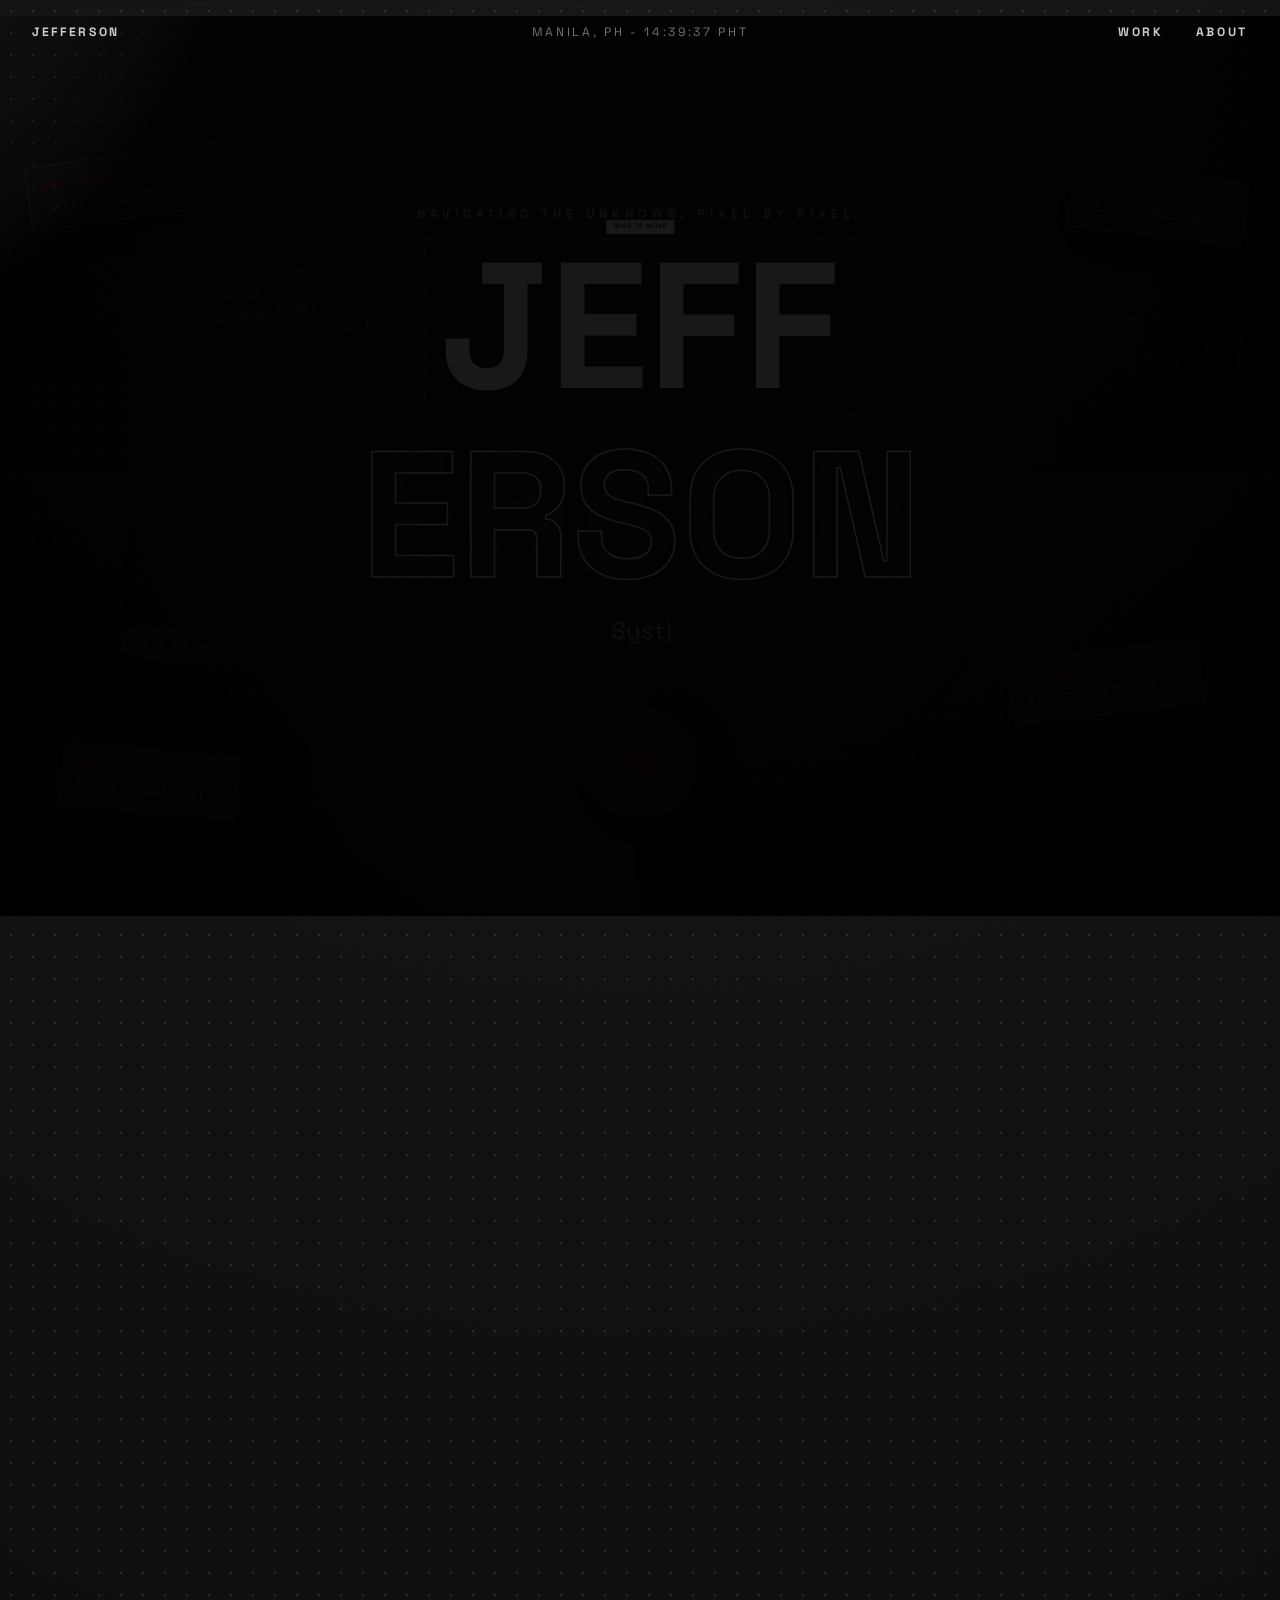
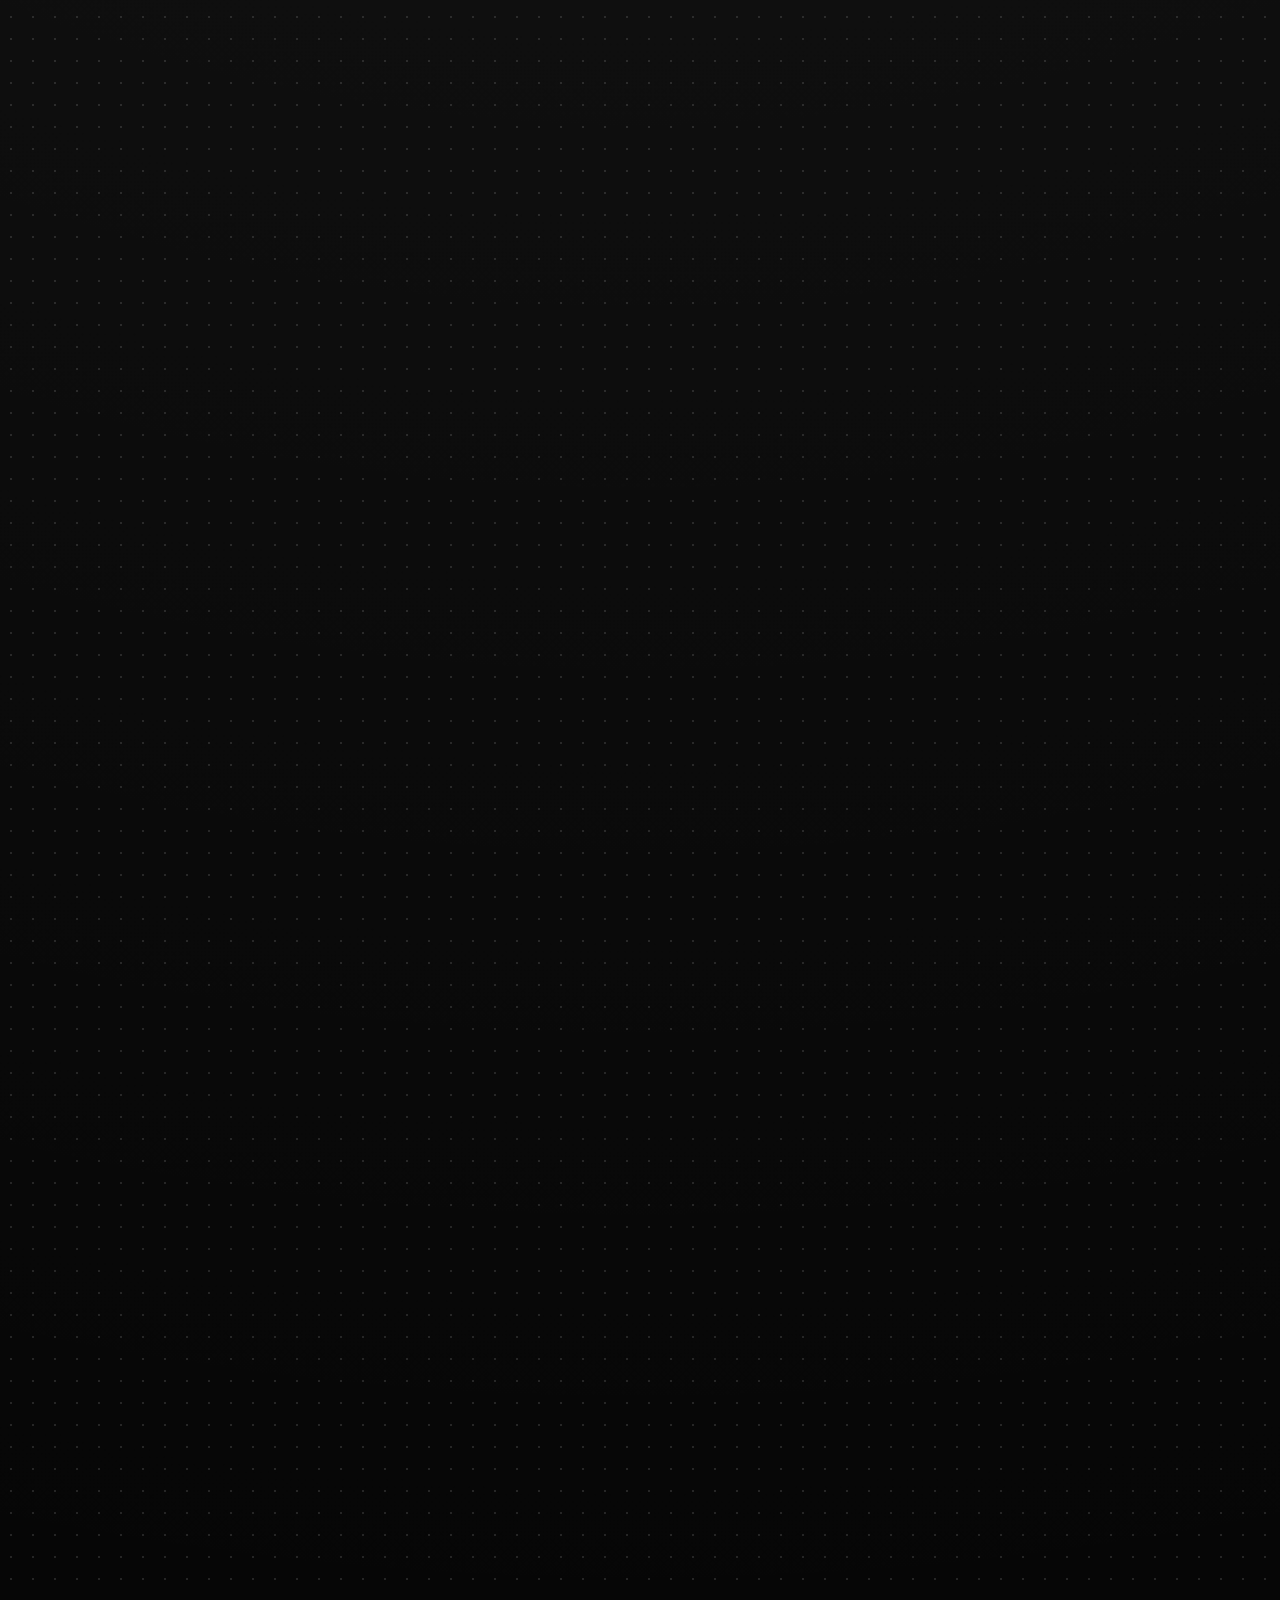
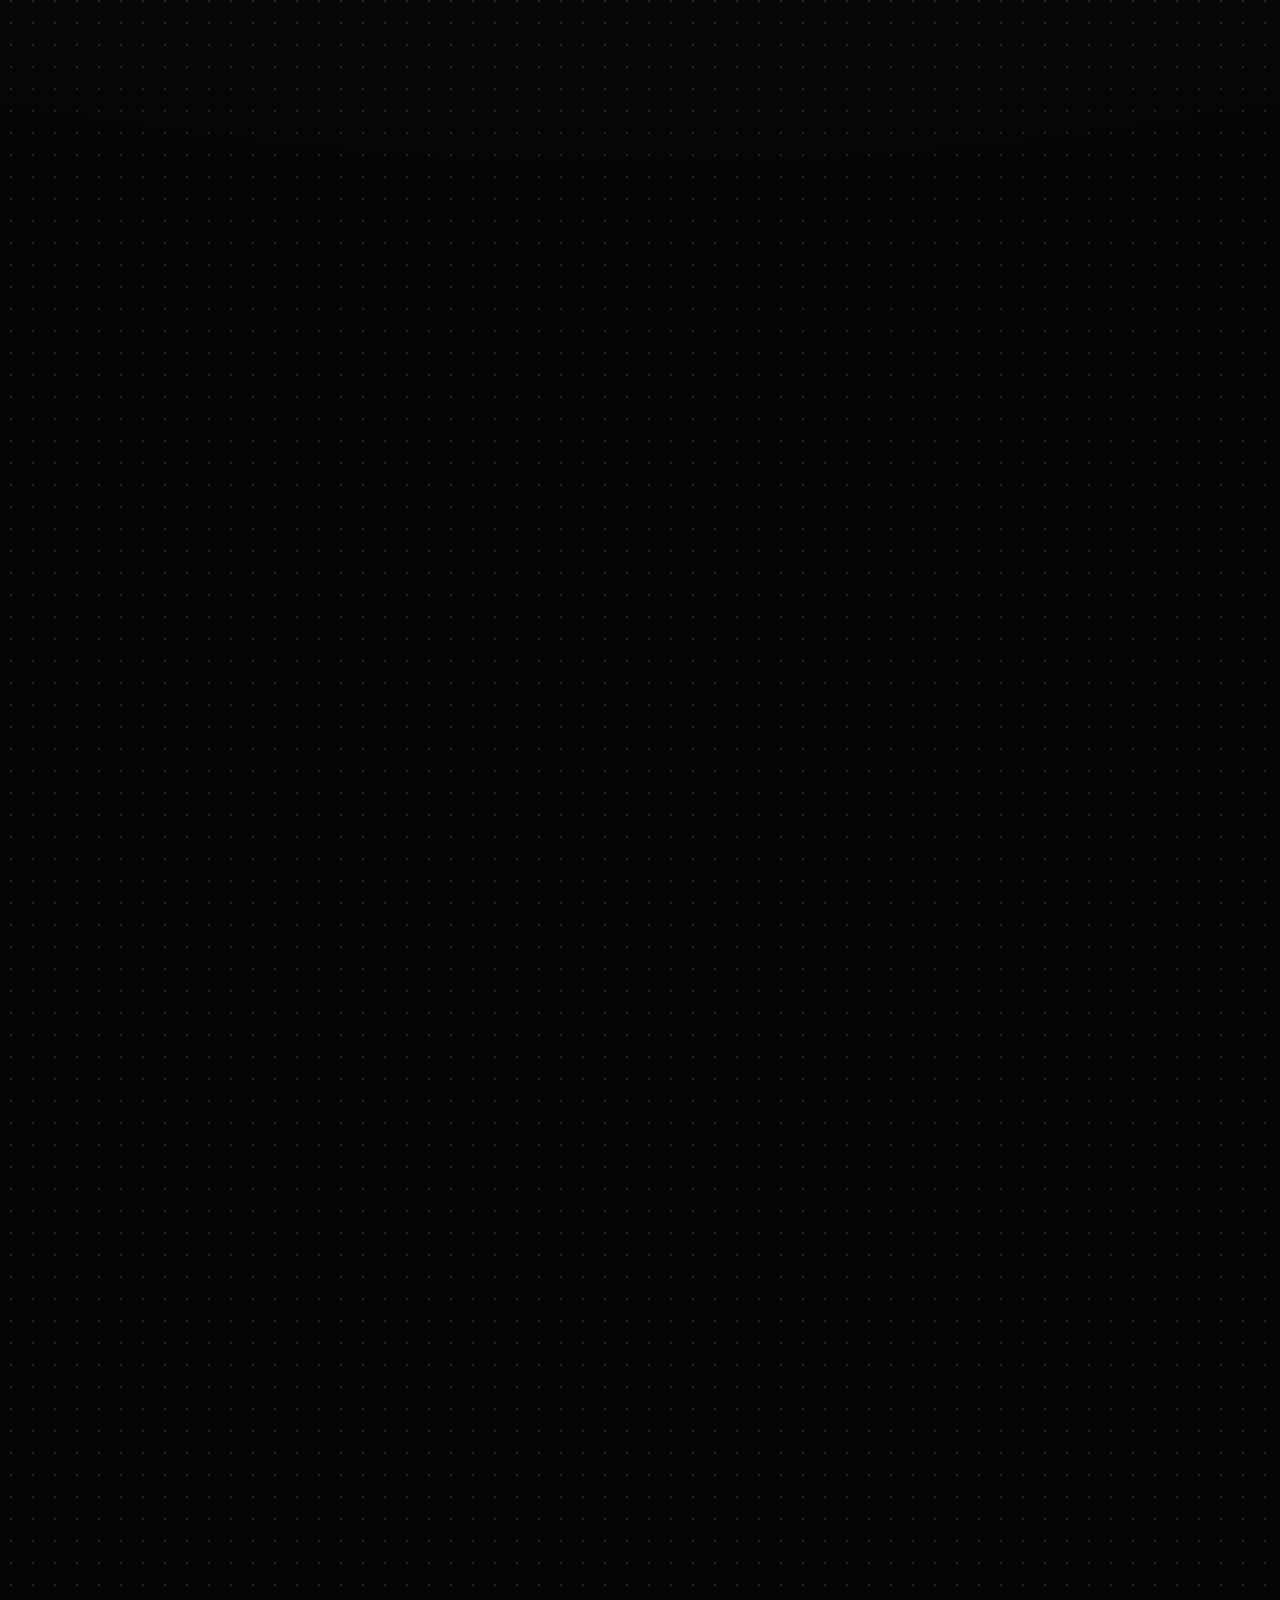
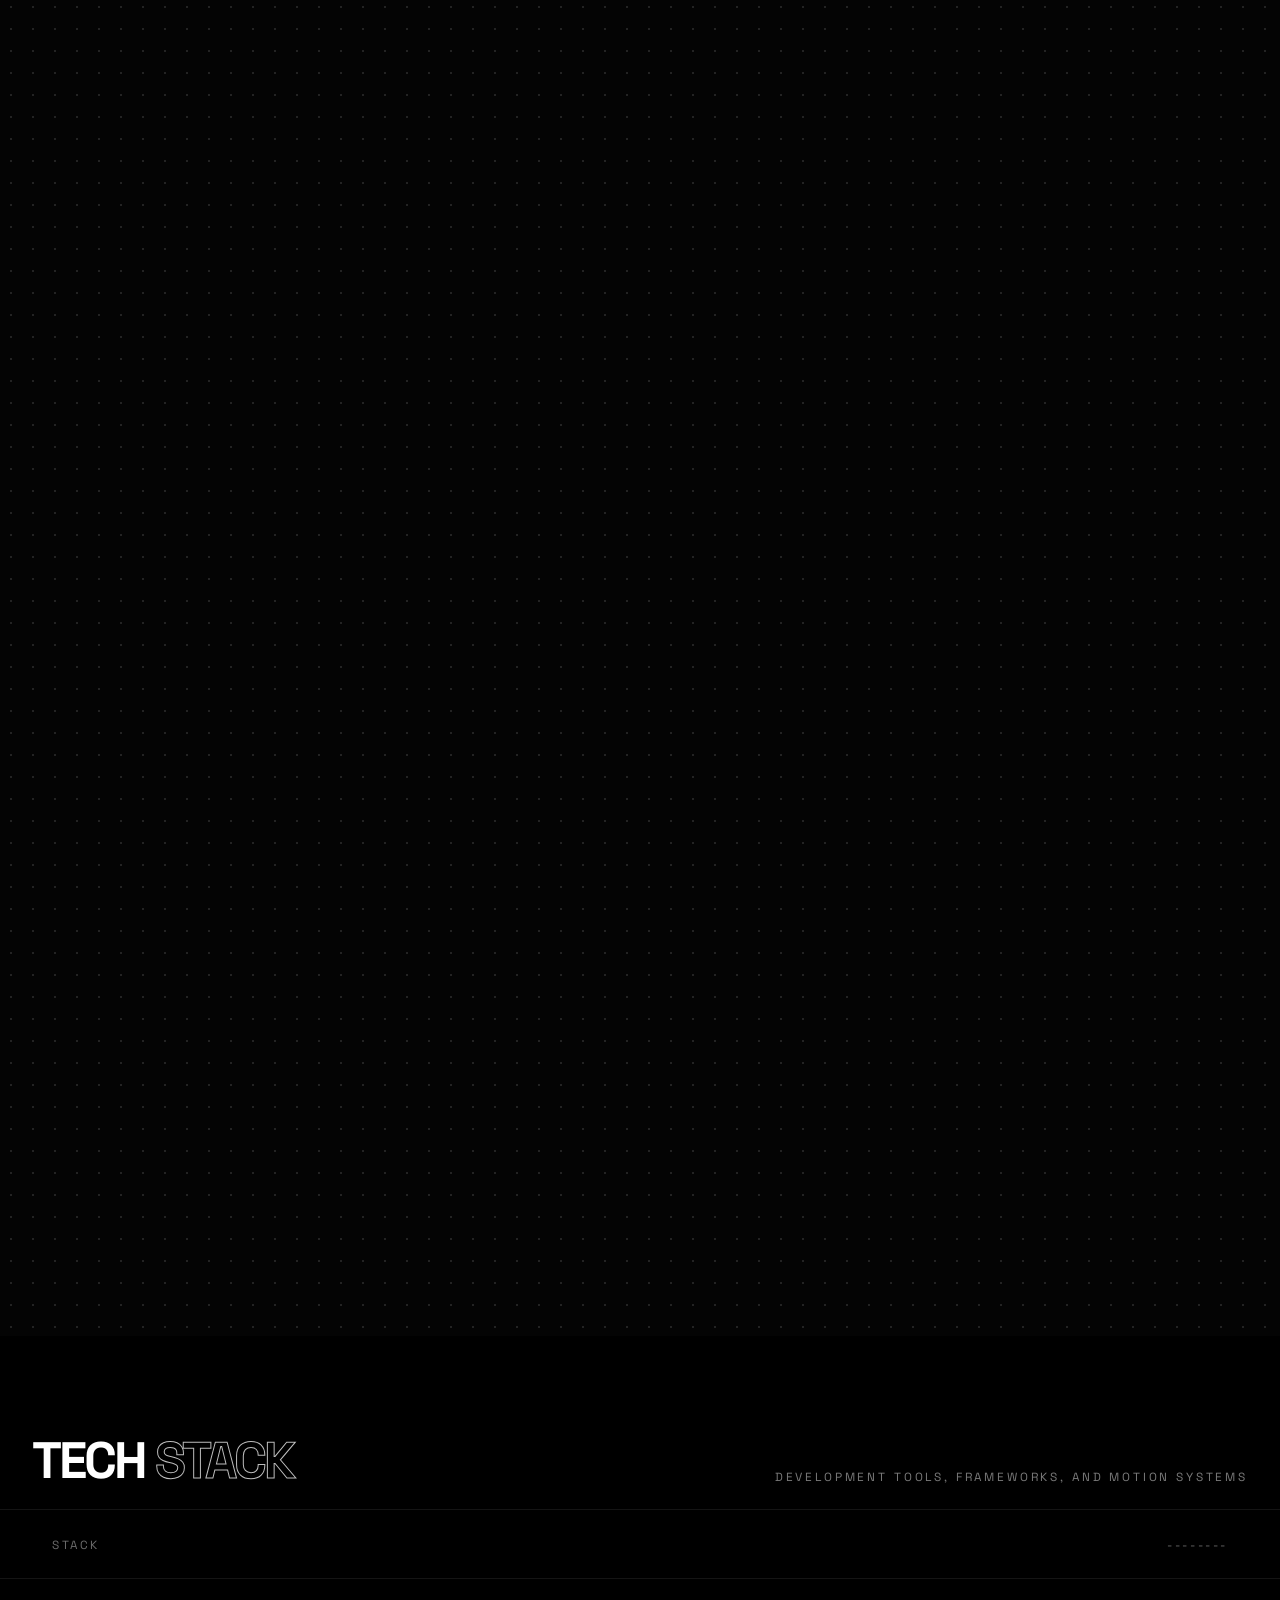
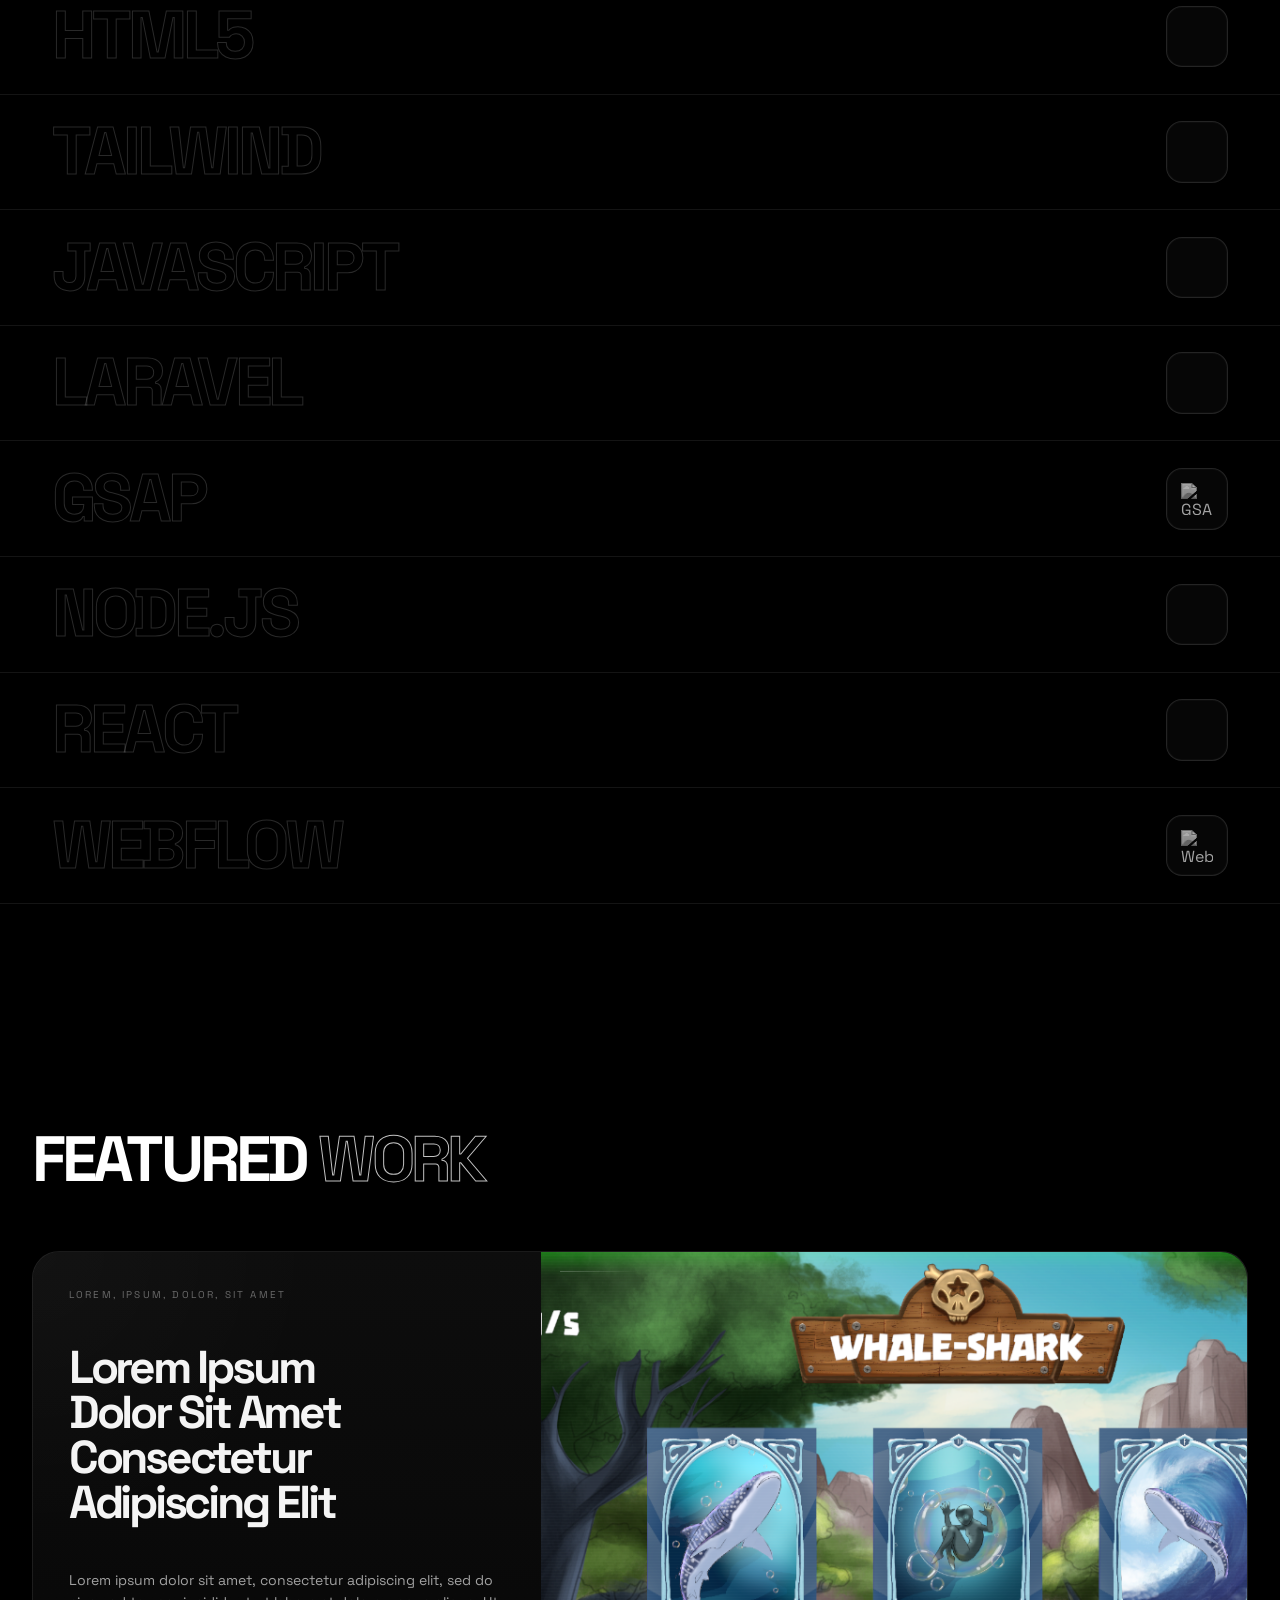
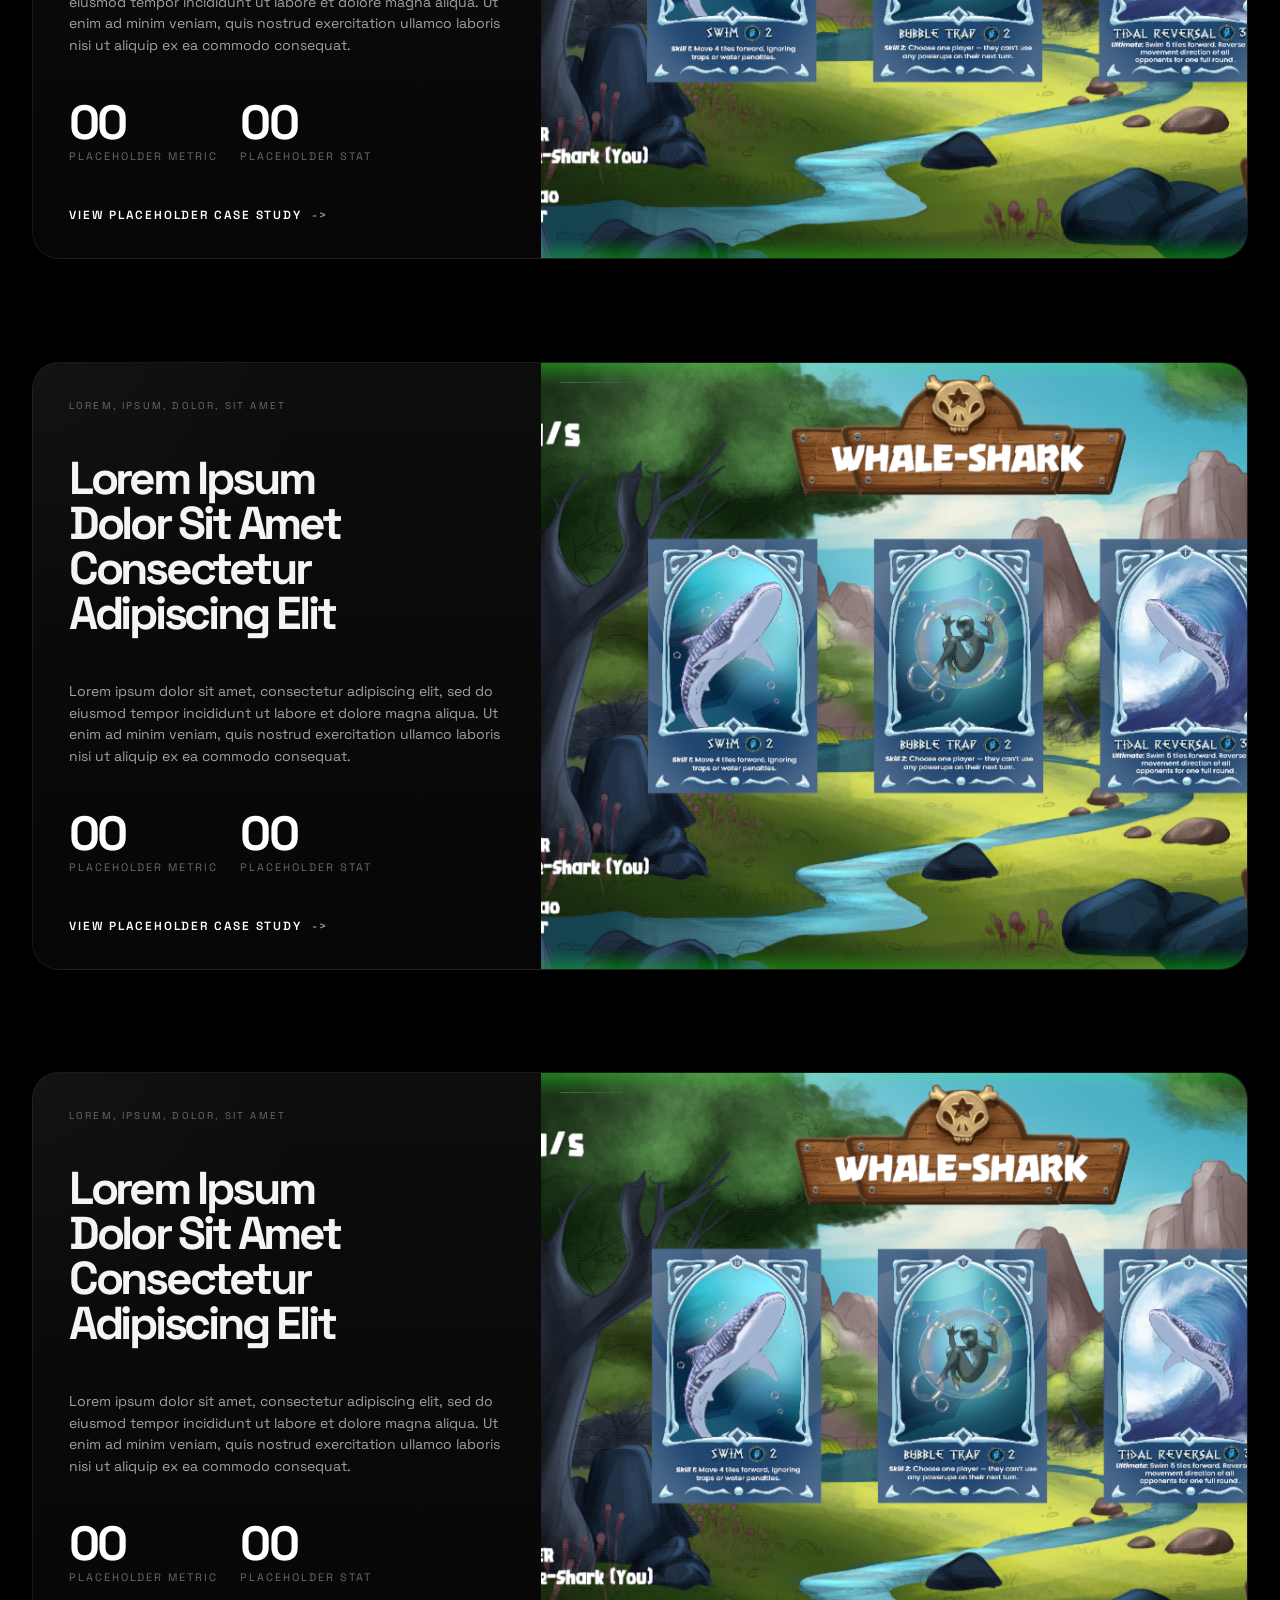
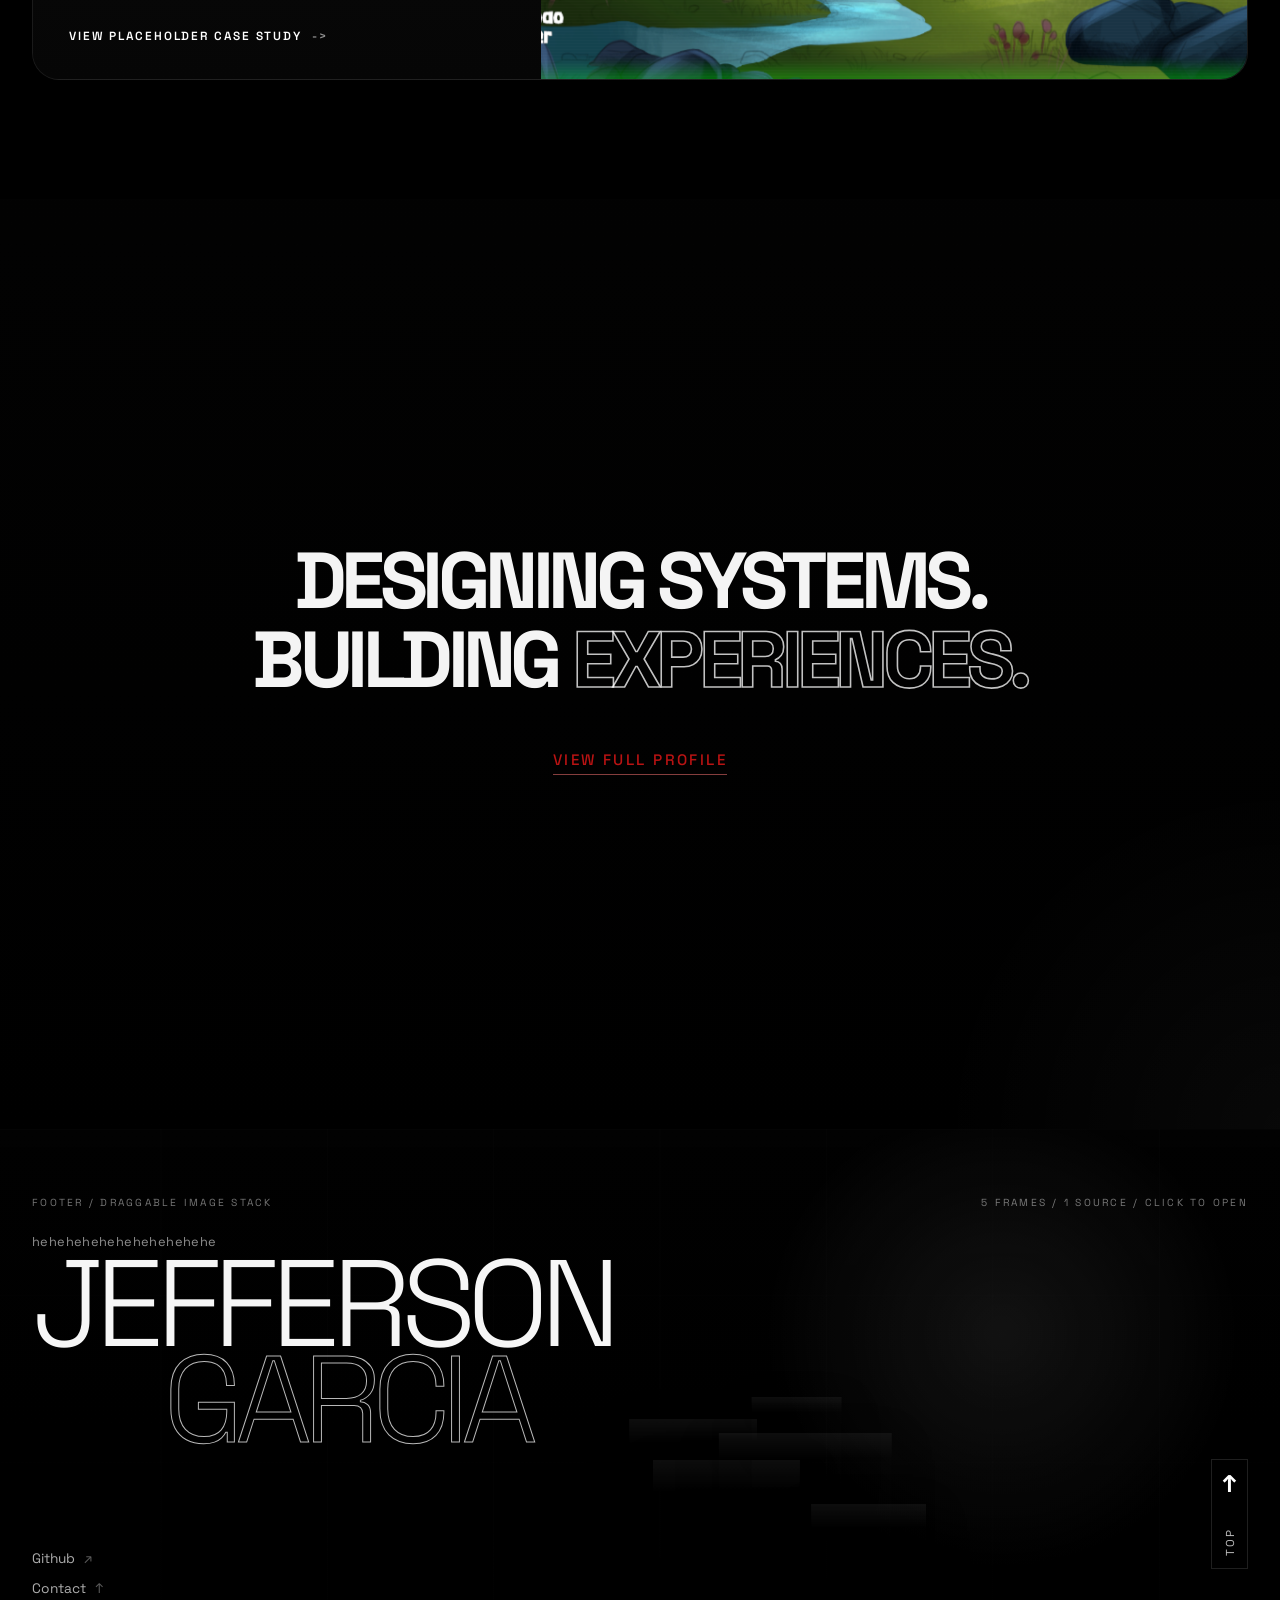
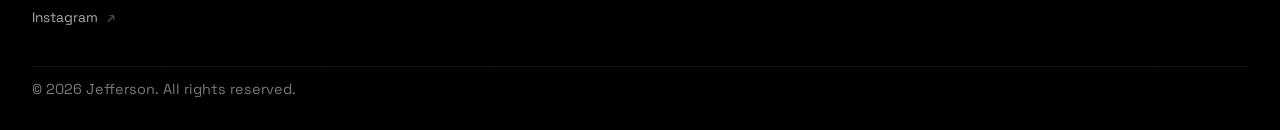
==== commit fe2d9cf6: "yep" ====
--- a/HTML/index.html
+++ b/HTML/index.html
@@ -43,8 +43,8 @@
                 <a class="brand" href="#hero">JEFFERSON</a>
                 <p class="header-clock" id="clock">Manila, PH - --:--:-- PHT</p>
                 <nav class="site-nav" aria-label="Primary">
-                    <a href="#work">WORK</a>
-                    <a href="#about">ABOUT</a>
+                    <a href="work.html">WORK</a>
+                    <a href="about.html">ABOUT</a>
                 </nav>
             </header>
 
@@ -392,7 +392,13 @@
                         </div>
 
                         <div class="toolkit-list">
-                            <article class="toolkit-row">
+                            <article
+                                class="toolkit-row"
+                                style="
+                                    --toolkit-row-accent: #e34f26;
+                                    --toolkit-row-accent-rgb: 227 79 38;
+                                "
+                            >
                                 <p class="toolkit-name">HTML5</p>
                                 <div
                                     class="toolkit-logo-wrap"
@@ -405,7 +411,13 @@
                                 </div>
                             </article>
 
-                            <article class="toolkit-row">
+                            <article
+                                class="toolkit-row"
+                                style="
+                                    --toolkit-row-accent: #38bdf8;
+                                    --toolkit-row-accent-rgb: 56 189 248;
+                                "
+                            >
                                 <p class="toolkit-name">TAILWIND</p>
                                 <div
                                     class="toolkit-logo-wrap"
@@ -418,7 +430,13 @@
                                 </div>
                             </article>
 
-                            <article class="toolkit-row">
+                            <article
+                                class="toolkit-row"
+                                style="
+                                    --toolkit-row-accent: #f7df1e;
+                                    --toolkit-row-accent-rgb: 247 223 30;
+                                "
+                            >
                                 <p class="toolkit-name">JAVASCRIPT</p>
                                 <div
                                     class="toolkit-logo-wrap"
@@ -457,7 +475,13 @@
                                 </div>
                             </article> -->
 
-                            <article class="toolkit-row">
+                            <article
+                                class="toolkit-row"
+                                style="
+                                    --toolkit-row-accent: #ff2d20;
+                                    --toolkit-row-accent-rgb: 255 45 32;
+                                "
+                            >
                                 <p class="toolkit-name">LARAVEL</p>
                                 <div
                                     class="toolkit-logo-wrap"
@@ -483,7 +507,13 @@
                                 </div>
                             </article> -->
 
-                            <article class="toolkit-row">
+                            <article
+                                class="toolkit-row"
+                                style="
+                                    --toolkit-row-accent: #88ce02;
+                                    --toolkit-row-accent-rgb: 136 206 2;
+                                "
+                            >
                                 <p class="toolkit-name">GSAP</p>
                                 <div
                                     class="toolkit-logo-wrap"
@@ -498,7 +528,13 @@
                                 </div>
                             </article>
 
-                            <article class="toolkit-row">
+                            <article
+                                class="toolkit-row"
+                                style="
+                                    --toolkit-row-accent: #539e43;
+                                    --toolkit-row-accent-rgb: 83 158 67;
+                                "
+                            >
                                 <p class="toolkit-name">NODE.JS</p>
                                 <div
                                     class="toolkit-logo-wrap"
@@ -511,7 +547,13 @@
                                 </div>
                             </article>
 
-                            <article class="toolkit-row">
+                            <article
+                                class="toolkit-row"
+                                style="
+                                    --toolkit-row-accent: #61dafb;
+                                    --toolkit-row-accent-rgb: 97 218 251;
+                                "
+                            >
                                 <p class="toolkit-name">REACT</p>
                                 <div
                                     class="toolkit-logo-wrap"
@@ -550,7 +592,13 @@
                                 </div>
                             </article> -->
 
-                            <article class="toolkit-row">
+                            <article
+                                class="toolkit-row"
+                                style="
+                                    --toolkit-row-accent: #4353ff;
+                                    --toolkit-row-accent-rgb: 67 83 255;
+                                "
+                            >
                                 <p class="toolkit-name">WEBFLOW</p>
                                 <div
                                     class="toolkit-logo-wrap"
@@ -770,30 +818,390 @@
                 </section>
             </main>
 
-            <footer class="site-footer">
-                <div class="site-footer-mark">
-                    <span class="site-footer-mark-solid">LET'S</span>
-                    <span class="site-footer-mark-outline">TALK.</span>
-                </div>
-
-                <div class="site-footer-meta">
-                    <a href="mailto:andrew@andrewreff.com">
-                        andrew@andrewreff.com
-                    </a>
-                    <a href="./about.html">LinkedIn</a>
-                    <a href="./work.html">Instagram</a>
-                    <a href="./about.html">Privacy</a>
-                    <span class="site-footer-copy">
-                        &copy; 2026 Jefferson. All rights reserved.
-                    </span>
+            <footer class="site-footer" id="contact">
+                <div class="site-footer-inner">
+                    <div class="site-footer-topline">
+                        <p class="site-footer-kicker">
+                            FOOTER / DRAGGABLE IMAGE STACK
+                        </p>
+                        <p class="site-footer-status">
+                            5 FRAMES / 1 SOURCE / CLICK TO OPEN
+                        </p>
+                    </div>
+
+                    <div class="site-footer-hero">
+                        <div class="site-footer-title-wrap">
+                            <p class="site-footer-caption">
+                                hehehehehehehehehehehe
+                            </p>
+
+                            <h2 class="site-footer-title">
+                                <span class="site-footer-title-solid">
+                                    JEFFERSON
+                                </span>
+                                <span class="site-footer-title-outline">
+                                    GARCIA
+                                </span>
+                            </h2>
+                        </div>
+
+                        <div class="site-footer-stage">
+                            <nav
+                                class="site-footer-links"
+                                aria-label="Footer links"
+                            >
+                                <a href="https://github.com/jEfFerSon0304">
+                                    Github
+                                    <span aria-hidden="true">&#8599;</span>
+                                </a>
+                                <a href="mailto:jefferson.garcia3435.com">
+                                    Contact
+                                    <span aria-hidden="true">&#8593;</span>
+                                </a>
+                                <a
+                                    href="https://www.instagram.com/j.garcia304/?hl=en"
+                                    target="_blank"
+                                >
+                                    Instagram
+                                    <span aria-hidden="true">&#8599;</span>
+                                </a>
+                            </nav>
+
+                            <div
+                                class="footer-photo-gallery"
+                                data-footer-gallery
+                            >
+                                <a
+                                    class="footer-photo"
+                                    href="../Assets/pic1.png"
+                                    target="_blank"
+                                    rel="noreferrer"
+                                    data-footer-photo
+                                    aria-label="Open footer image 1"
+                                    style="
+                                        --photo-left: 14%;
+                                        --photo-top: 11%;
+                                        --photo-width: clamp(
+                                            6.8rem,
+                                            10vw,
+                                            8.8rem
+                                        );
+                                        --photo-aspect: 0.92;
+                                        --photo-rotate: 0deg;
+                                        --photo-layer: 1;
+                                    "
+                                >
+                                    <span
+                                        class="footer-photo-editor"
+                                        aria-hidden="true"
+                                    >
+                                        <span class="footer-photo-tag">
+                                            Image
+                                        </span>
+                                        <span
+                                            class="footer-photo-handle footer-photo-handle-top-left"
+                                        ></span>
+                                        <span
+                                            class="footer-photo-handle footer-photo-handle-top-center"
+                                        ></span>
+                                        <span
+                                            class="footer-photo-handle footer-photo-handle-top-right"
+                                        ></span>
+                                        <span
+                                            class="footer-photo-handle footer-photo-handle-middle-left"
+                                        ></span>
+                                        <span
+                                            class="footer-photo-handle footer-photo-handle-middle-right"
+                                        ></span>
+                                        <span
+                                            class="footer-photo-handle footer-photo-handle-bottom-left"
+                                        ></span>
+                                        <span
+                                            class="footer-photo-handle footer-photo-handle-bottom-center"
+                                        ></span>
+                                        <span
+                                            class="footer-photo-handle footer-photo-handle-bottom-right"
+                                        ></span>
+                                    </span>
+
+                                    <img
+                                        src="../Assets/pic1.png"
+                                        alt="Footer collage preview 1"
+                                        loading="lazy"
+                                        decoding="async"
+                                        draggable="false"
+                                    />
+                                </a>
+
+                                <a
+                                    class="footer-photo"
+                                    href="../Assets/pic1.png"
+                                    target="_blank"
+                                    rel="noreferrer"
+                                    data-footer-photo
+                                    aria-label="Open footer image 2"
+                                    style="
+                                        --photo-left: 28%;
+                                        --photo-top: 28%;
+                                        --photo-width: clamp(
+                                            7.6rem,
+                                            11.5vw,
+                                            10rem
+                                        );
+                                        --photo-aspect: 0.84;
+                                        --photo-rotate: 0deg;
+                                        --photo-layer: 2;
+                                    "
+                                >
+                                    <span
+                                        class="footer-photo-editor"
+                                        aria-hidden="true"
+                                    >
+                                        <span class="footer-photo-tag">
+                                            Image
+                                        </span>
+                                        <span
+                                            class="footer-photo-handle footer-photo-handle-top-left"
+                                        ></span>
+                                        <span
+                                            class="footer-photo-handle footer-photo-handle-top-center"
+                                        ></span>
+                                        <span
+                                            class="footer-photo-handle footer-photo-handle-top-right"
+                                        ></span>
+                                        <span
+                                            class="footer-photo-handle footer-photo-handle-middle-left"
+                                        ></span>
+                                        <span
+                                            class="footer-photo-handle footer-photo-handle-middle-right"
+                                        ></span>
+                                        <span
+                                            class="footer-photo-handle footer-photo-handle-bottom-left"
+                                        ></span>
+                                        <span
+                                            class="footer-photo-handle footer-photo-handle-bottom-center"
+                                        ></span>
+                                        <span
+                                            class="footer-photo-handle footer-photo-handle-bottom-right"
+                                        ></span>
+                                    </span>
+
+                                    <img
+                                        src="../Assets/pic1.png"
+                                        alt="Footer collage preview 2"
+                                        loading="lazy"
+                                        decoding="async"
+                                        draggable="false"
+                                    />
+                                </a>
+
+                                <a
+                                    class="footer-photo"
+                                    href="../Assets/pic1.png"
+                                    target="_blank"
+                                    rel="noreferrer"
+                                    data-footer-photo
+                                    aria-label="Open footer image 3"
+                                    style="
+                                        --photo-left: 48%;
+                                        --photo-top: 2%;
+                                        --photo-width: clamp(
+                                            4.8rem,
+                                            7vw,
+                                            6.2rem
+                                        );
+                                        --photo-aspect: 1;
+                                        --photo-rotate: 0deg;
+                                        --photo-layer: 3;
+                                    "
+                                >
+                                    <span
+                                        class="footer-photo-editor"
+                                        aria-hidden="true"
+                                    >
+                                        <span class="footer-photo-tag">
+                                            Image
+                                        </span>
+                                        <span
+                                            class="footer-photo-handle footer-photo-handle-top-left"
+                                        ></span>
+                                        <span
+                                            class="footer-photo-handle footer-photo-handle-top-center"
+                                        ></span>
+                                        <span
+                                            class="footer-photo-handle footer-photo-handle-top-right"
+                                        ></span>
+                                        <span
+                                            class="footer-photo-handle footer-photo-handle-middle-left"
+                                        ></span>
+                                        <span
+                                            class="footer-photo-handle footer-photo-handle-middle-right"
+                                        ></span>
+                                        <span
+                                            class="footer-photo-handle footer-photo-handle-bottom-left"
+                                        ></span>
+                                        <span
+                                            class="footer-photo-handle footer-photo-handle-bottom-center"
+                                        ></span>
+                                        <span
+                                            class="footer-photo-handle footer-photo-handle-bottom-right"
+                                        ></span>
+                                    </span>
+
+                                    <img
+                                        src="../Assets/pic1.png"
+                                        alt="Footer collage preview 3"
+                                        loading="lazy"
+                                        decoding="async"
+                                        draggable="false"
+                                    />
+                                </a>
+
+                                <a
+                                    class="footer-photo"
+                                    href="../Assets/pic1.png"
+                                    target="_blank"
+                                    rel="noreferrer"
+                                    data-footer-photo
+                                    aria-label="Open footer image 4"
+                                    style="
+                                        --photo-left: 60%;
+                                        --photo-top: 17%;
+                                        --photo-width: clamp(
+                                            8.8rem,
+                                            13.5vw,
+                                            11.2rem
+                                        );
+                                        --photo-aspect: 1.18;
+                                        --photo-rotate: 0deg;
+                                        --photo-layer: 4;
+                                    "
+                                >
+                                    <span
+                                        class="footer-photo-editor"
+                                        aria-hidden="true"
+                                    >
+                                        <span class="footer-photo-tag">
+                                            Image
+                                        </span>
+                                        <span
+                                            class="footer-photo-handle footer-photo-handle-top-left"
+                                        ></span>
+                                        <span
+                                            class="footer-photo-handle footer-photo-handle-top-center"
+                                        ></span>
+                                        <span
+                                            class="footer-photo-handle footer-photo-handle-top-right"
+                                        ></span>
+                                        <span
+                                            class="footer-photo-handle footer-photo-handle-middle-left"
+                                        ></span>
+                                        <span
+                                            class="footer-photo-handle footer-photo-handle-middle-right"
+                                        ></span>
+                                        <span
+                                            class="footer-photo-handle footer-photo-handle-bottom-left"
+                                        ></span>
+                                        <span
+                                            class="footer-photo-handle footer-photo-handle-bottom-center"
+                                        ></span>
+                                        <span
+                                            class="footer-photo-handle footer-photo-handle-bottom-right"
+                                        ></span>
+                                    </span>
+
+                                    <img
+                                        src="../Assets/pic1.png"
+                                        alt="Footer collage preview 4"
+                                        loading="lazy"
+                                        decoding="async"
+                                        draggable="false"
+                                    />
+                                </a>
+
+                                <a
+                                    class="footer-photo"
+                                    href="../Assets/pic1.png"
+                                    target="_blank"
+                                    rel="noreferrer"
+                                    data-footer-photo
+                                    aria-label="Open footer image 5"
+                                    style="
+                                        --photo-left: 78%;
+                                        --photo-top: 46%;
+                                        --photo-width: clamp(6rem, 9vw, 8rem);
+                                        --photo-aspect: 0.88;
+                                        --photo-rotate: 0deg;
+                                        --photo-layer: 5;
+                                    "
+                                >
+                                    <span
+                                        class="footer-photo-editor"
+                                        aria-hidden="true"
+                                    >
+                                        <span class="footer-photo-tag">
+                                            Image
+                                        </span>
+                                        <span
+                                            class="footer-photo-handle footer-photo-handle-top-left"
+                                        ></span>
+                                        <span
+                                            class="footer-photo-handle footer-photo-handle-top-center"
+                                        ></span>
+                                        <span
+                                            class="footer-photo-handle footer-photo-handle-top-right"
+                                        ></span>
+                                        <span
+                                            class="footer-photo-handle footer-photo-handle-middle-left"
+                                        ></span>
+                                        <span
+                                            class="footer-photo-handle footer-photo-handle-middle-right"
+                                        ></span>
+                                        <span
+                                            class="footer-photo-handle footer-photo-handle-bottom-left"
+                                        ></span>
+                                        <span
+                                            class="footer-photo-handle footer-photo-handle-bottom-center"
+                                        ></span>
+                                        <span
+                                            class="footer-photo-handle footer-photo-handle-bottom-right"
+                                        ></span>
+                                    </span>
+
+                                    <img
+                                        src="../Assets/pic1.png"
+                                        alt="Footer collage preview 5"
+                                        loading="lazy"
+                                        decoding="async"
+                                        draggable="false"
+                                    />
+                                </a>
+                            </div>
+
+                            <a class="site-footer-side-rail" href="#hero">
+                                <span class="site-footer-side-mark">
+                                    <span aria-hidden="true">&#8593;</span>
+                                </span>
+                                <span class="site-footer-side-label">
+                                    Top
+                                </span>
+                            </a>
+                        </div>
+                    </div>
+
+                    <div class="site-footer-bottom">
+                        <span class="site-footer-copy">
+                            &copy; 2026 Jefferson. All rights reserved.
+                        </span>
+                    </div>
                 </div>
             </footer>
 
-            <a class="ask-pill" href="#work">
+            <!-- <a class="ask-pill" href="#work">
                 <span class="ask-pill-icon">+</span>
                 <span>Ask my work</span>
                 <span class="ask-pill-count">8K</span>
-            </a>
+            </a> -->
         </div>
 
         <script src="../JAVASCRIPT/script.js"></script>
--- a/CSS/style.css
+++ b/CSS/style.css
@@ -889,6 +889,8 @@
     padding: 1.65rem 3.65rem;
     border-top: 1px solid rgba(255, 255, 255, 0.08);
     position: relative;
+    --toolkit-row-accent: var(--toolkit-accent);
+    --toolkit-row-accent-rgb: 63 140 255;
 }
 
 .toolkit-list .toolkit-row:last-child {
@@ -912,8 +914,8 @@
     inset: 0;
     background: linear-gradient(
         90deg,
-        rgba(63, 140, 255, 0.14),
-        rgba(63, 140, 255, 0.05) 34%,
+        rgb(var(--toolkit-row-accent-rgb) / 0.16),
+        rgb(var(--toolkit-row-accent-rgb) / 0.06) 34%,
         transparent 74%
     );
     opacity: 0;
@@ -986,24 +988,24 @@
 }
 
 .toolkit-row:hover .toolkit-name {
-    color: var(--toolkit-accent);
-    -webkit-text-stroke-color: var(--toolkit-accent);
+    color: var(--toolkit-row-accent);
+    -webkit-text-stroke-color: var(--toolkit-row-accent);
     transform: translateX(0.42rem);
-    text-shadow: 0 0 24px rgba(63, 140, 255, 0.18);
+    text-shadow: 0 0 24px rgb(var(--toolkit-row-accent-rgb) / 0.22);
 }
 
 .toolkit-row:hover .toolkit-logo-wrap {
-    border-color: rgba(63, 140, 255, 0.42);
-    background: rgba(63, 140, 255, 0.1);
+    border-color: rgb(var(--toolkit-row-accent-rgb) / 0.46);
+    background: rgb(var(--toolkit-row-accent-rgb) / 0.12);
     transform: translateX(-0.24rem);
     box-shadow:
-        inset 0 0 0 1px rgba(63, 140, 255, 0.1),
-        0 0 26px rgba(63, 140, 255, 0.18);
+        inset 0 0 0 1px rgb(var(--toolkit-row-accent-rgb) / 0.12),
+        0 0 26px rgb(var(--toolkit-row-accent-rgb) / 0.2);
 }
 
 .toolkit-row:hover .toolkit-logo-wrap i,
 .toolkit-row:hover .toolkit-logo-wrap img {
-    filter: none;
+    filter: drop-shadow(0 0 0.85rem rgb(var(--toolkit-row-accent-rgb) / 0.42));
     opacity: 1;
     transform: scale(1.08);
 }
@@ -1514,73 +1516,382 @@
 .site-footer {
     width: calc(100% + (var(--shell-side-space) * 2));
     margin-inline: calc(var(--shell-side-space) * -1);
-    padding: clamp(3.8rem, 8vw, 6.4rem) var(--shell-side-space)
-        clamp(4.5rem, 10vw, 6.8rem);
-    display: grid;
-    grid-template-columns: minmax(0, 1fr) auto;
-    align-items: end;
-    gap: 2rem;
+    position: relative;
+    overflow: hidden;
+    isolation: isolate;
+    padding: clamp(2.8rem, 6vw, 4.2rem) var(--shell-side-space)
+        clamp(1.35rem, 3vw, 2rem);
+    background: linear-gradient(180deg, rgba(2, 2, 2, 0.99), rgba(0, 0, 0, 1));
+}
+
+.site-footer::before,
+.site-footer::after {
+    content: "";
+    position: absolute;
+    inset: 0;
+    pointer-events: none;
+}
+
+.site-footer::before {
+    background:
+        linear-gradient(
+            90deg,
+            rgba(255, 255, 255, 0.06) 1px,
+            transparent 1px
+        ),
+        linear-gradient(
+            180deg,
+            rgba(255, 255, 255, 0.05) 1px,
+            transparent 1px
+        );
+    background-size:
+        clamp(7rem, 13vw, 11rem) 100%,
+        100% clamp(7rem, 13vw, 11rem);
+    opacity: 0.18;
+}
+
+.site-footer::after {
     background:
         radial-gradient(
-            circle at bottom right,
-            rgba(230, 255, 120, 0.04),
-            transparent 20%
+            circle at 78% 34%,
+            rgba(255, 255, 255, 0.08),
+            transparent 22%
         ),
-        linear-gradient(180deg, rgba(2, 2, 2, 0.99), rgba(0, 0, 0, 1));
-}
-
-.site-footer-mark {
+        linear-gradient(180deg, rgba(0, 0, 0, 0), rgba(0, 0, 0, 0.2));
+    opacity: 0.85;
+}
+
+.site-footer-inner {
+    position: relative;
+    z-index: 1;
+    display: grid;
+    gap: clamp(0.85rem, 2vw, 1.5rem);
+    min-height: clamp(27rem, 38vw, 32rem);
+}
+
+.site-footer-topline {
+    display: flex;
+    align-items: center;
+    justify-content: space-between;
+    gap: 1rem;
+    font-size: 0.64rem;
+    letter-spacing: 0.22em;
+    text-transform: uppercase;
+    color: rgba(255, 255, 255, 0.46);
+}
+
+.site-footer-kicker,
+.site-footer-status,
+.site-footer-caption {
+    margin: 0;
+}
+
+.site-footer-hero {
+    position: relative;
+    z-index: 2;
+    display: grid;
+    gap: clamp(0.4rem, 1.2vw, 0.9rem);
+}
+
+.site-footer-title-wrap {
+    display: grid;
+    gap: 0.4rem;
+}
+
+.site-footer-caption {
+    max-width: 22rem;
+    font-size: clamp(0.8rem, 0.9vw, 0.9rem);
+    line-height: 1.35;
+    letter-spacing: 0.03em;
+    color: rgba(255, 255, 255, 0.56);
+}
+
+.site-footer-title {
+    margin: 0;
+    display: grid;
+    gap: 0;
+    font-size: clamp(3.6rem, 9.6vw, 7.8rem);
+    font-weight: 300;
+    line-height: 0.78;
+    letter-spacing: -0.075em;
+    text-transform: uppercase;
+}
+
+.site-footer-title-solid,
+.site-footer-title-outline {
+    display: block;
+    white-space: nowrap;
+}
+
+.site-footer-title-solid {
+    color: #f6f6f6;
+}
+
+.site-footer-title-outline {
+    padding-left: clamp(1.2rem, 11vw, 8.2rem);
+    color: transparent;
+    -webkit-text-stroke: 1px rgba(255, 255, 255, 0.72);
+}
+
+.site-footer-stage {
+    display: grid;
+    grid-template-columns: minmax(7rem, 9rem) minmax(0, 1fr) auto;
+    gap: clamp(0.8rem, 2vw, 1.8rem);
+    align-items: end;
+    min-height: clamp(13rem, 20vw, 16.5rem);
+    margin-top: clamp(-4.8rem, -6vw, -3rem);
+}
+
+.site-footer-links {
+    display: grid;
+    align-content: end;
+    align-self: end;
+    gap: 0.7rem;
+    padding-bottom: clamp(0.55rem, 1.4vw, 1rem);
+}
+
+.site-footer-links a {
     display: inline-flex;
-    flex-wrap: wrap;
-    align-items: baseline;
-    gap: 0.18em;
-    font-size: clamp(2.8rem, 6vw, 5.4rem);
+    align-items: center;
+    gap: 0.55rem;
+    width: fit-content;
+    font-size: clamp(0.86rem, 0.96vw, 0.94rem);
+    color: rgba(255, 255, 255, 0.68);
+    transition:
+        color 180ms ease,
+        transform 180ms ease;
+}
+
+.site-footer-links a span {
+    color: rgba(255, 255, 255, 0.36);
+    transition: color 180ms ease;
+}
+
+.site-footer-links a:hover,
+.site-footer-links a:focus-visible {
+    color: #ffffff;
+    transform: translateX(0.16rem);
+}
+
+.site-footer-links a:hover span,
+.site-footer-links a:focus-visible span {
+    color: rgba(255, 255, 255, 0.72);
+}
+
+.footer-photo-gallery {
+    position: relative;
+    align-self: center;
+    justify-self: end;
+    width: min(100%, 31rem);
+    min-height: clamp(13.5rem, 19vw, 16rem);
+    isolation: isolate;
+    z-index: 3;
+}
+
+.footer-photo {
+    position: absolute;
+    left: var(--photo-left);
+    top: var(--photo-top);
+    width: var(--photo-width);
+    aspect-ratio: var(--photo-aspect, 1);
+    display: block;
+    cursor: grab;
+    touch-action: none;
+    user-select: none;
+    outline: none;
+    transform-origin: center center;
+    box-shadow: 0 14px 36px rgba(0, 0, 0, 0.34);
+    will-change: transform;
+    transition:
+        box-shadow 180ms ease,
+        filter 180ms ease;
+    z-index: var(--photo-layer, 1);
+}
+
+.footer-photo img {
+    display: block;
+    width: 100%;
+    height: 100%;
+    object-fit: cover;
+    pointer-events: none;
+    user-select: none;
+}
+
+.footer-photo::after {
+    content: "";
+    position: absolute;
+    inset: 0;
+    background: linear-gradient(
+        180deg,
+        rgba(255, 255, 255, 0.12),
+        transparent 18%
+    );
+    mix-blend-mode: screen;
+    opacity: 0.42;
+    pointer-events: none;
+}
+
+.footer-photo:hover,
+.footer-photo:focus-visible,
+.footer-photo.is-dragging {
+    box-shadow: 0 18px 42px rgba(0, 0, 0, 0.42);
+    filter: saturate(1.04);
+}
+
+.footer-photo.is-dragging {
+    cursor: grabbing;
+    transition: none;
+}
+
+.footer-photo-editor {
+    position: absolute;
+    inset: 0;
+    border: 1.5px solid #6aa8ff;
+    opacity: 0;
+    transition: opacity 160ms ease;
+    pointer-events: none;
+}
+
+.footer-photo:hover .footer-photo-editor,
+.footer-photo:focus-visible .footer-photo-editor,
+.footer-photo.is-dragging .footer-photo-editor {
+    opacity: 1;
+}
+
+.footer-photo-tag {
+    position: absolute;
+    left: -1px;
+    top: 0;
+    transform: translateY(calc(-100% - 0.32rem));
+    padding: 0.18rem 0.42rem;
+    border-radius: 0.28rem 0.28rem 0 0;
+    background: #5a94ff;
+    color: #ffffff;
+    font-size: 0.68rem;
+    font-weight: 600;
+    line-height: 1;
+    letter-spacing: 0.02em;
+}
+
+.footer-photo-handle {
+    position: absolute;
+    width: 0.42rem;
+    height: 0.42rem;
+    background: #ffffff;
+    border: 1.5px solid #6aa8ff;
+    transform: translate(-50%, -50%);
+}
+
+.footer-photo-handle-top-left {
+    left: 0;
+    top: 0;
+}
+
+.footer-photo-handle-top-center {
+    left: 50%;
+    top: 0;
+}
+
+.footer-photo-handle-top-right {
+    left: 100%;
+    top: 0;
+}
+
+.footer-photo-handle-middle-left {
+    left: 0;
+    top: 50%;
+}
+
+.footer-photo-handle-middle-right {
+    left: 100%;
+    top: 50%;
+}
+
+.footer-photo-handle-bottom-left {
+    left: 0;
+    top: 100%;
+}
+
+.footer-photo-handle-bottom-center {
+    left: 50%;
+    top: 100%;
+}
+
+.footer-photo-handle-bottom-right {
+    left: 100%;
+    top: 100%;
+}
+
+.site-footer-side-rail {
+    align-self: center;
+    justify-self: end;
+    display: grid;
+    justify-items: center;
+    gap: 2rem;
+    margin-top: 0;
+    padding: 0.74rem 0.62rem;
+    border: 1px solid rgba(255, 255, 255, 0.12);
+    background: rgba(0, 0, 0, 0.88);
+    color: #ffffff;
+    text-transform: uppercase;
+    transition:
+        border-color 180ms ease,
+        transform 180ms ease;
+}
+
+.site-footer-side-rail:hover,
+.site-footer-side-rail:focus-visible {
+    border-color: rgba(255, 255, 255, 0.28);
+    transform: translateY(-2px);
+}
+
+.site-footer-side-mark {
+    font-size: 1.5rem;
     font-weight: 700;
-    line-height: 0.92;
-    letter-spacing: -0.06em;
-    text-transform: uppercase;
-}
-
-.site-footer-mark-solid {
-    color: #f4f4f4;
-}
-
-.site-footer-mark-outline {
-    color: transparent;
-    -webkit-text-stroke: 1px rgba(255, 255, 255, 0.74);
-}
-
-.site-footer-meta {
+    line-height: 1;
+}
+
+.site-footer-side-label {
+    writing-mode: vertical-rl;
+    transform: rotate(180deg);
+    font-size: 0.72rem;
+    letter-spacing: 0.18em;
+    color: rgba(255, 255, 255, 0.74);
+}
+
+.site-footer-bottom {
+    position: relative;
+    z-index: 1;
     display: flex;
-    flex-wrap: wrap;
     align-items: center;
-    justify-content: flex-end;
-    gap: 1.35rem;
-    max-width: 54rem;
-    font-size: 0.95rem;
-    letter-spacing: 0.03em;
-    color: rgba(255, 255, 255, 0.9);
-}
-
-.site-footer-meta a,
-.site-footer-copy {
-    white-space: nowrap;
-}
-
-.site-footer-meta a {
-    color: #f6f6f6;
-    text-decoration: underline;
-    text-underline-offset: 0.18em;
-    transition: color 180ms ease;
-}
-
-.site-footer-meta a:hover,
-.site-footer-meta a:focus-visible {
-    color: var(--accent);
+    justify-content: space-between;
+    gap: 1rem;
+    padding-top: 0.8rem;
+    border-top: 1px solid rgba(255, 255, 255, 0.08);
 }
 
 .site-footer-copy {
     color: rgba(255, 255, 255, 0.48);
+    white-space: nowrap;
+    font-size: 0.9rem;
+}
+
+.site-footer-top {
+    display: inline-flex;
+    align-items: center;
+    gap: 0.5rem;
+    color: rgba(255, 255, 255, 0.74);
+    font-size: 0.92rem;
+    letter-spacing: 0.02em;
+    transition:
+        color 180ms ease,
+        transform 180ms ease;
+}
+
+.site-footer-top:hover,
+.site-footer-top:focus-visible {
+    color: #ffffff;
+    transform: translateY(-1px);
 }
 
 .ask-pill {
@@ -1717,13 +2028,37 @@
         font-size: clamp(0.96rem, 1.8vw, 1.18rem);
     }
 
-    .site-footer {
+    .site-footer-topline {
+        flex-direction: column;
+        align-items: flex-start;
+        gap: 0.45rem;
+    }
+
+    .site-footer-title-outline {
+        padding-left: 0;
+    }
+
+    .site-footer-stage {
         grid-template-columns: 1fr;
-        align-items: start;
-    }
-
-    .site-footer-meta {
-        justify-content: flex-start;
+        margin-top: -1rem;
+        min-height: auto;
+    }
+
+    .site-footer-links {
+        grid-auto-flow: column;
+        align-items: center;
+        gap: 1.2rem;
+        padding-bottom: 0;
+    }
+
+    .footer-photo-gallery {
+        justify-self: start;
+        width: min(100%, 30rem);
+        min-height: clamp(17rem, 40vw, 21rem);
+    }
+
+    .site-footer-side-rail {
+        display: none;
     }
 
     .detail-grid {
@@ -1922,18 +2257,72 @@
     }
 
     .site-footer {
-        padding-top: 3.2rem;
-        padding-bottom: 5.8rem;
-        gap: 1.3rem;
-    }
-
-    .site-footer-mark {
-        font-size: clamp(2.1rem, 11vw, 3.4rem);
-    }
-
-    .site-footer-meta {
-        gap: 0.7rem 1rem;
-        font-size: 0.78rem;
+        padding-top: 2.6rem;
+        padding-bottom: 5rem;
+    }
+
+    .site-footer-topline {
+        font-size: 0.64rem;
+    }
+
+    .site-footer-caption {
+        max-width: 15rem;
+        font-size: 0.8rem;
+    }
+
+    .site-footer-title {
+        font-size: clamp(2.4rem, 13vw, 4rem);
+        line-height: 0.84;
+    }
+
+    .site-footer-links {
+        grid-auto-flow: row;
+        gap: 0.68rem;
+    }
+
+    .footer-photo-gallery {
+        width: 100%;
+        min-height: 15rem;
+    }
+
+    .footer-photo:nth-child(1) {
+        --photo-left: 0%;
+        --photo-top: 7%;
+        --photo-width: min(34vw, 7rem);
+    }
+
+    .footer-photo:nth-child(2) {
+        --photo-left: 18%;
+        --photo-top: 33%;
+        --photo-width: min(36vw, 7.6rem);
+    }
+
+    .footer-photo:nth-child(3) {
+        --photo-left: 50%;
+        --photo-top: 0%;
+        --photo-width: min(24vw, 5.6rem);
+    }
+
+    .footer-photo:nth-child(4) {
+        --photo-left: 44%;
+        --photo-top: 22%;
+        --photo-width: min(42vw, 8.8rem);
+    }
+
+    .footer-photo:nth-child(5) {
+        --photo-left: 71%;
+        --photo-top: 54%;
+        --photo-width: min(28vw, 6.6rem);
+    }
+
+    .site-footer-bottom {
+        flex-direction: column;
+        align-items: flex-start;
+    }
+
+    .site-footer-copy,
+    .site-footer-top {
+        font-size: 0.82rem;
     }
 
     .featured-card + .featured-card {
@@ -1953,12 +2342,17 @@
     }
 
     .draggable-wordmark,
+    .footer-photo,
     .drag-chip,
     .brand,
     .site-nav a {
         transition: none;
     }
 
+    .footer-photo-editor {
+        transition: none;
+    }
+
     .hero-description::after {
         animation: none;
     }
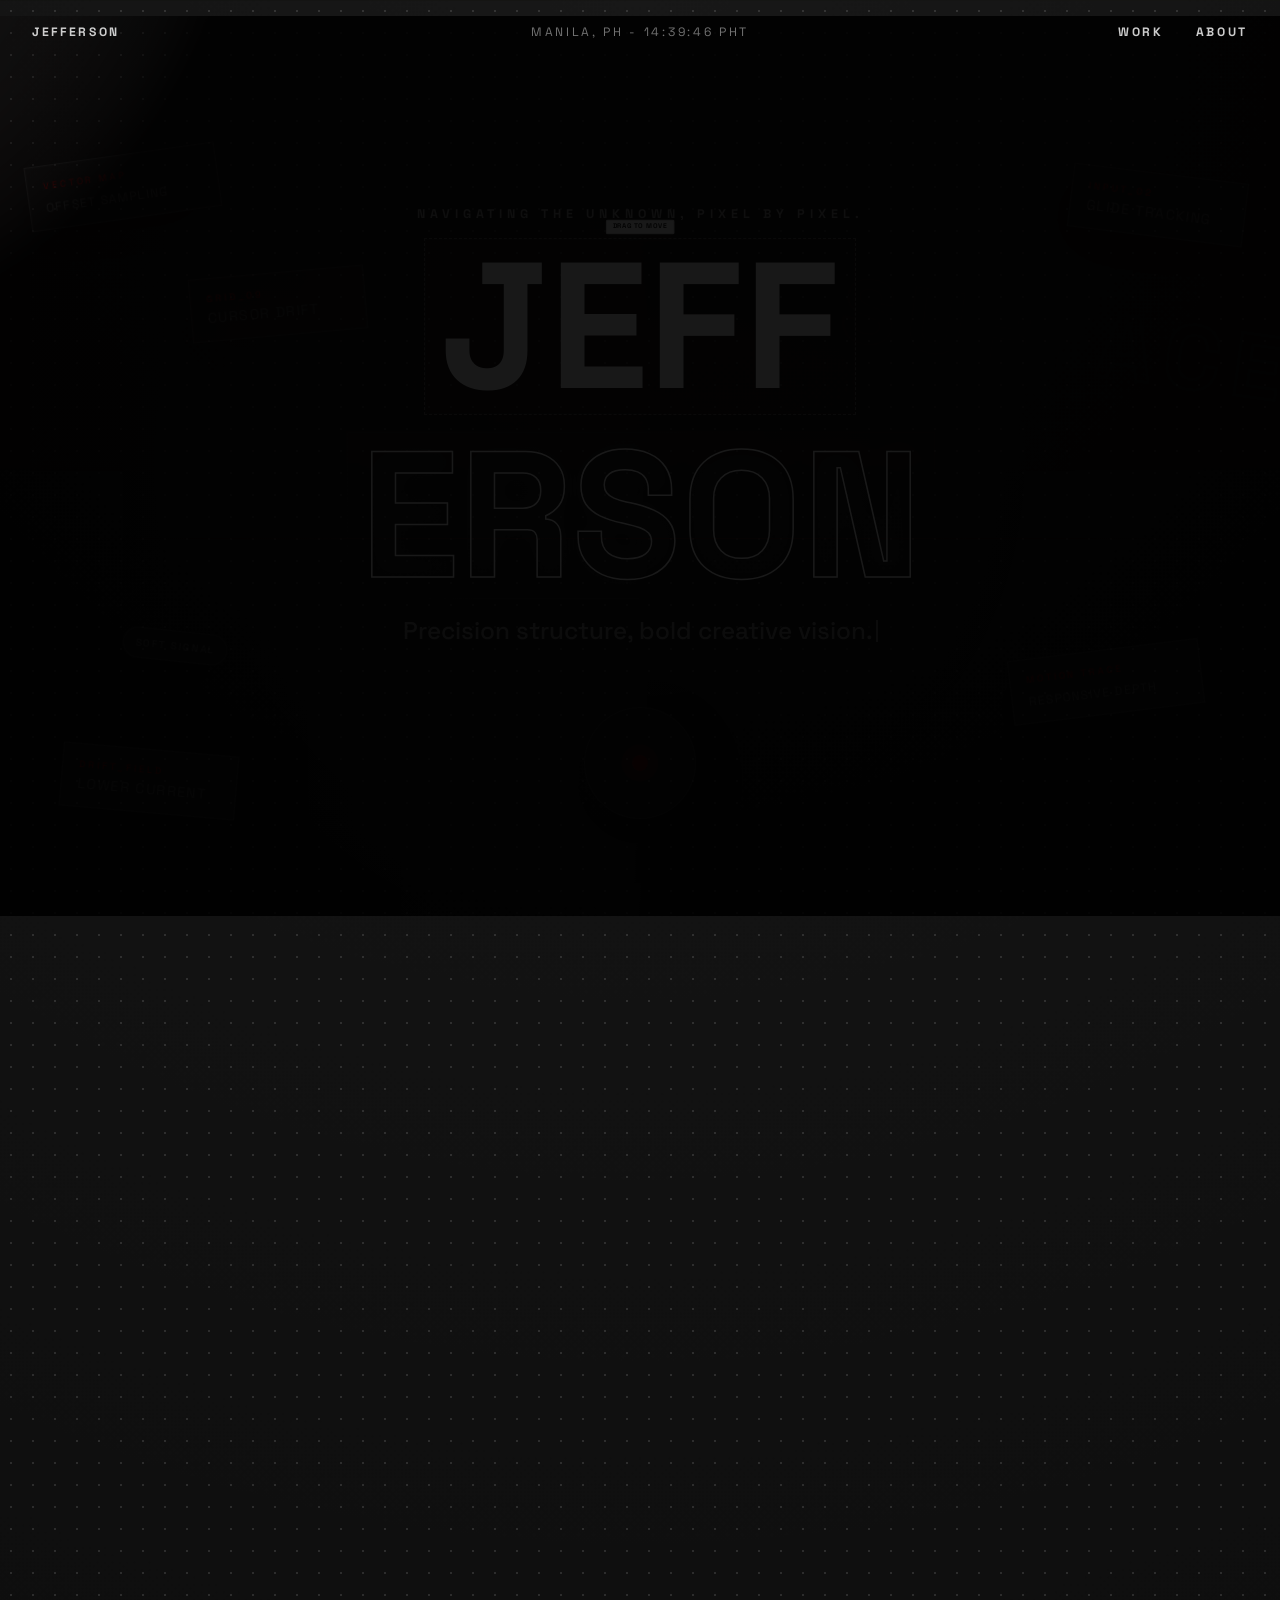
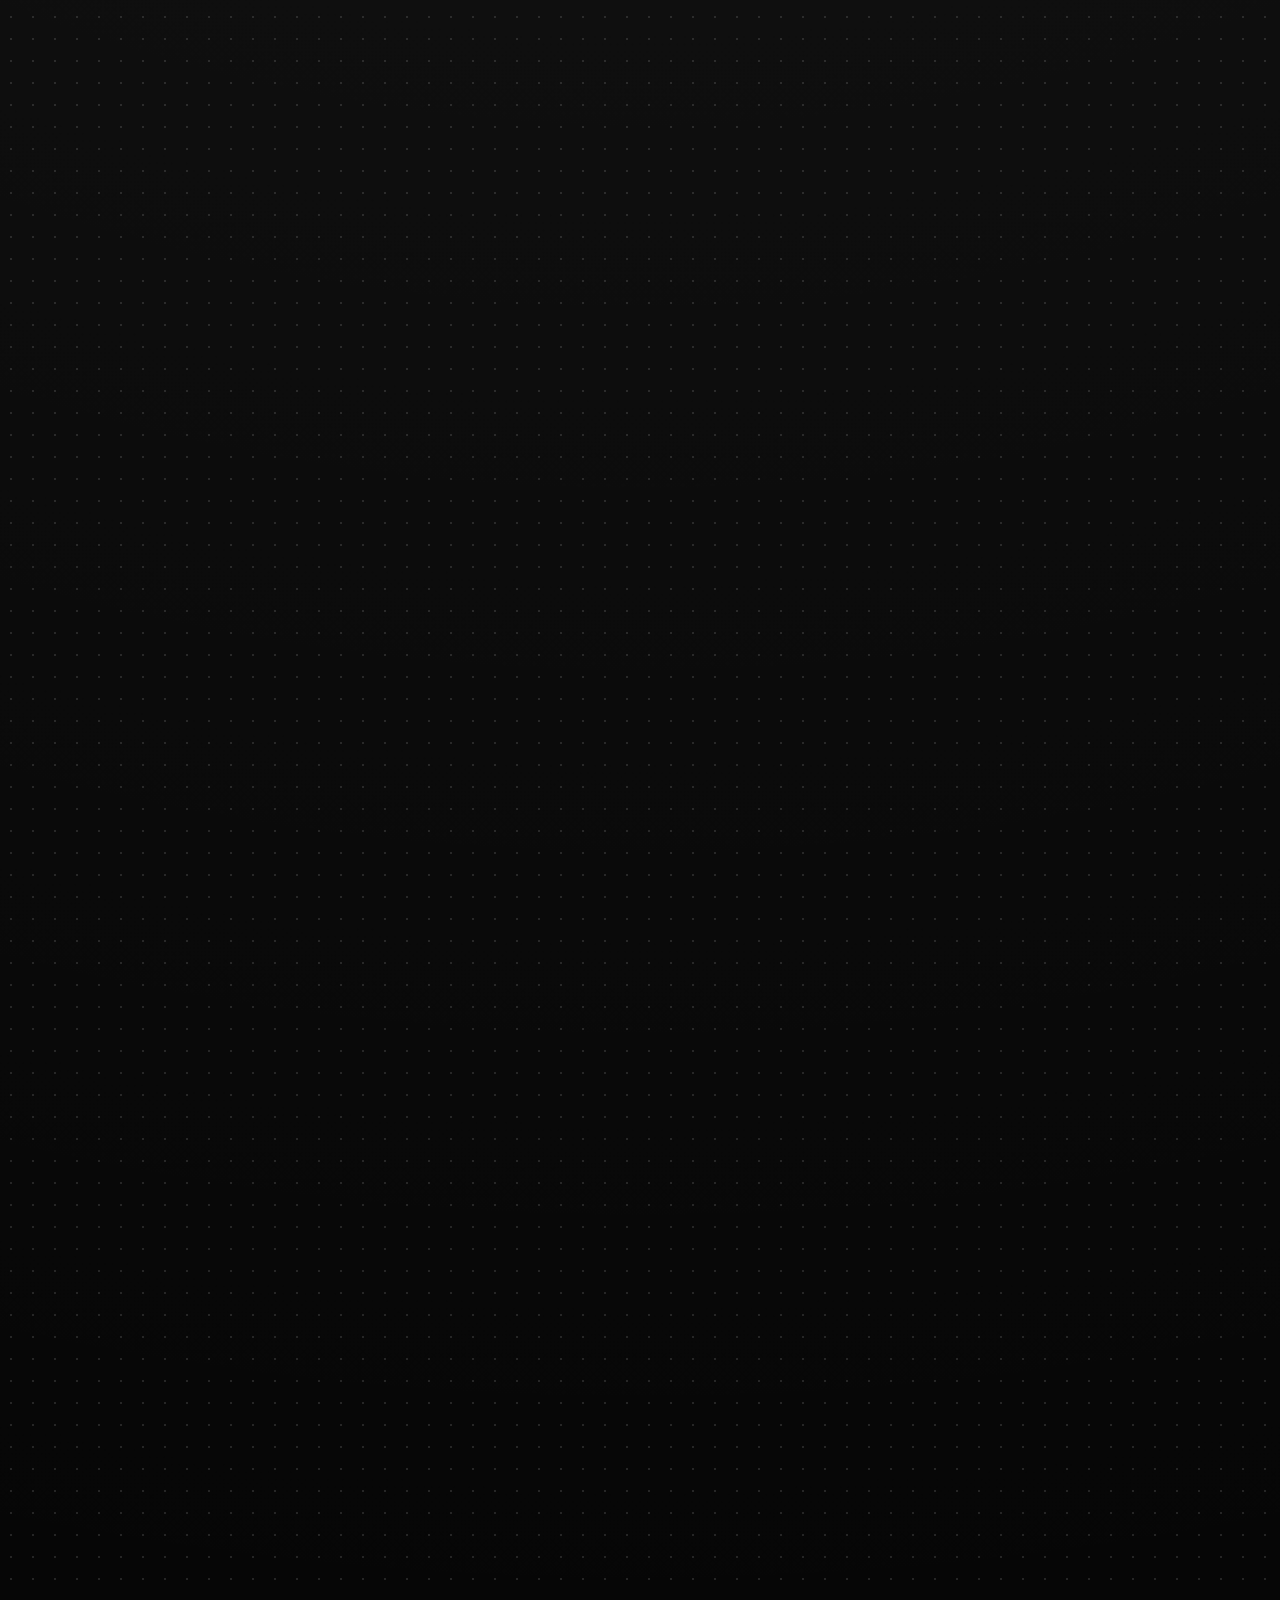
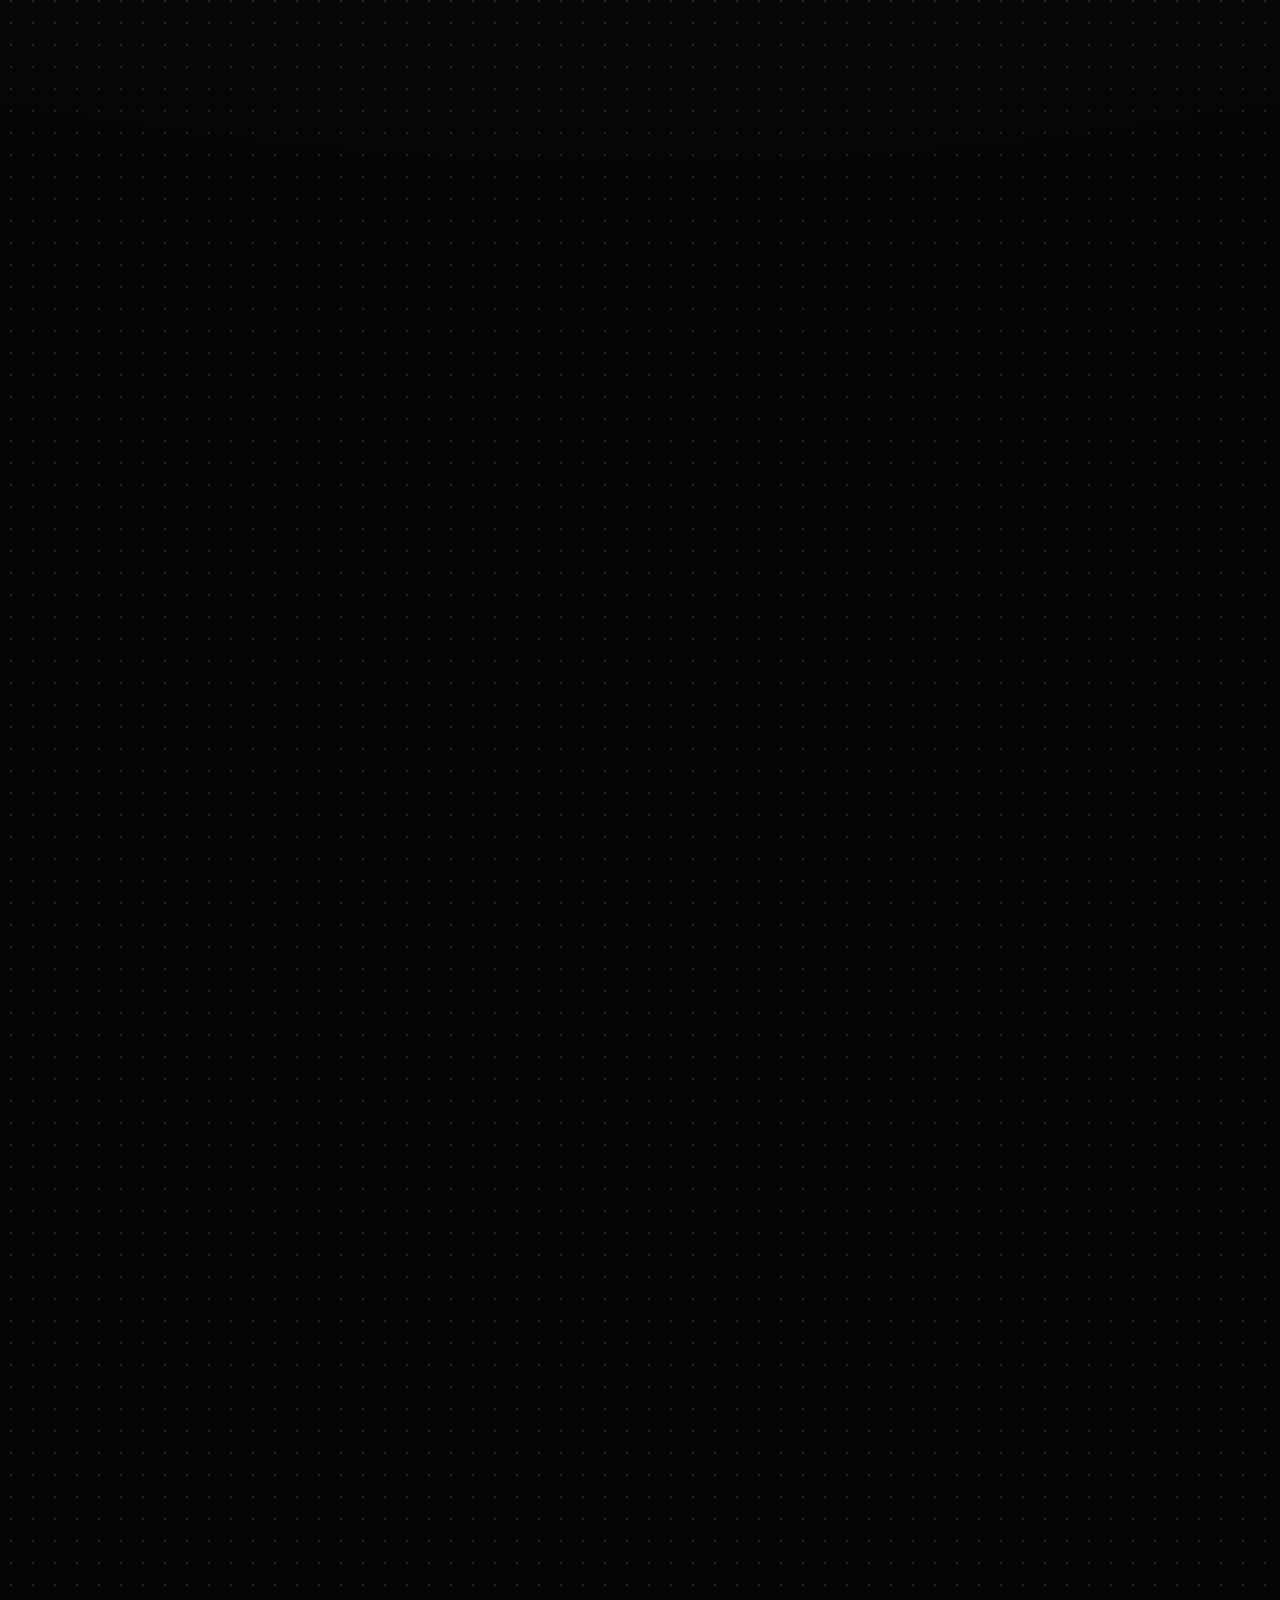
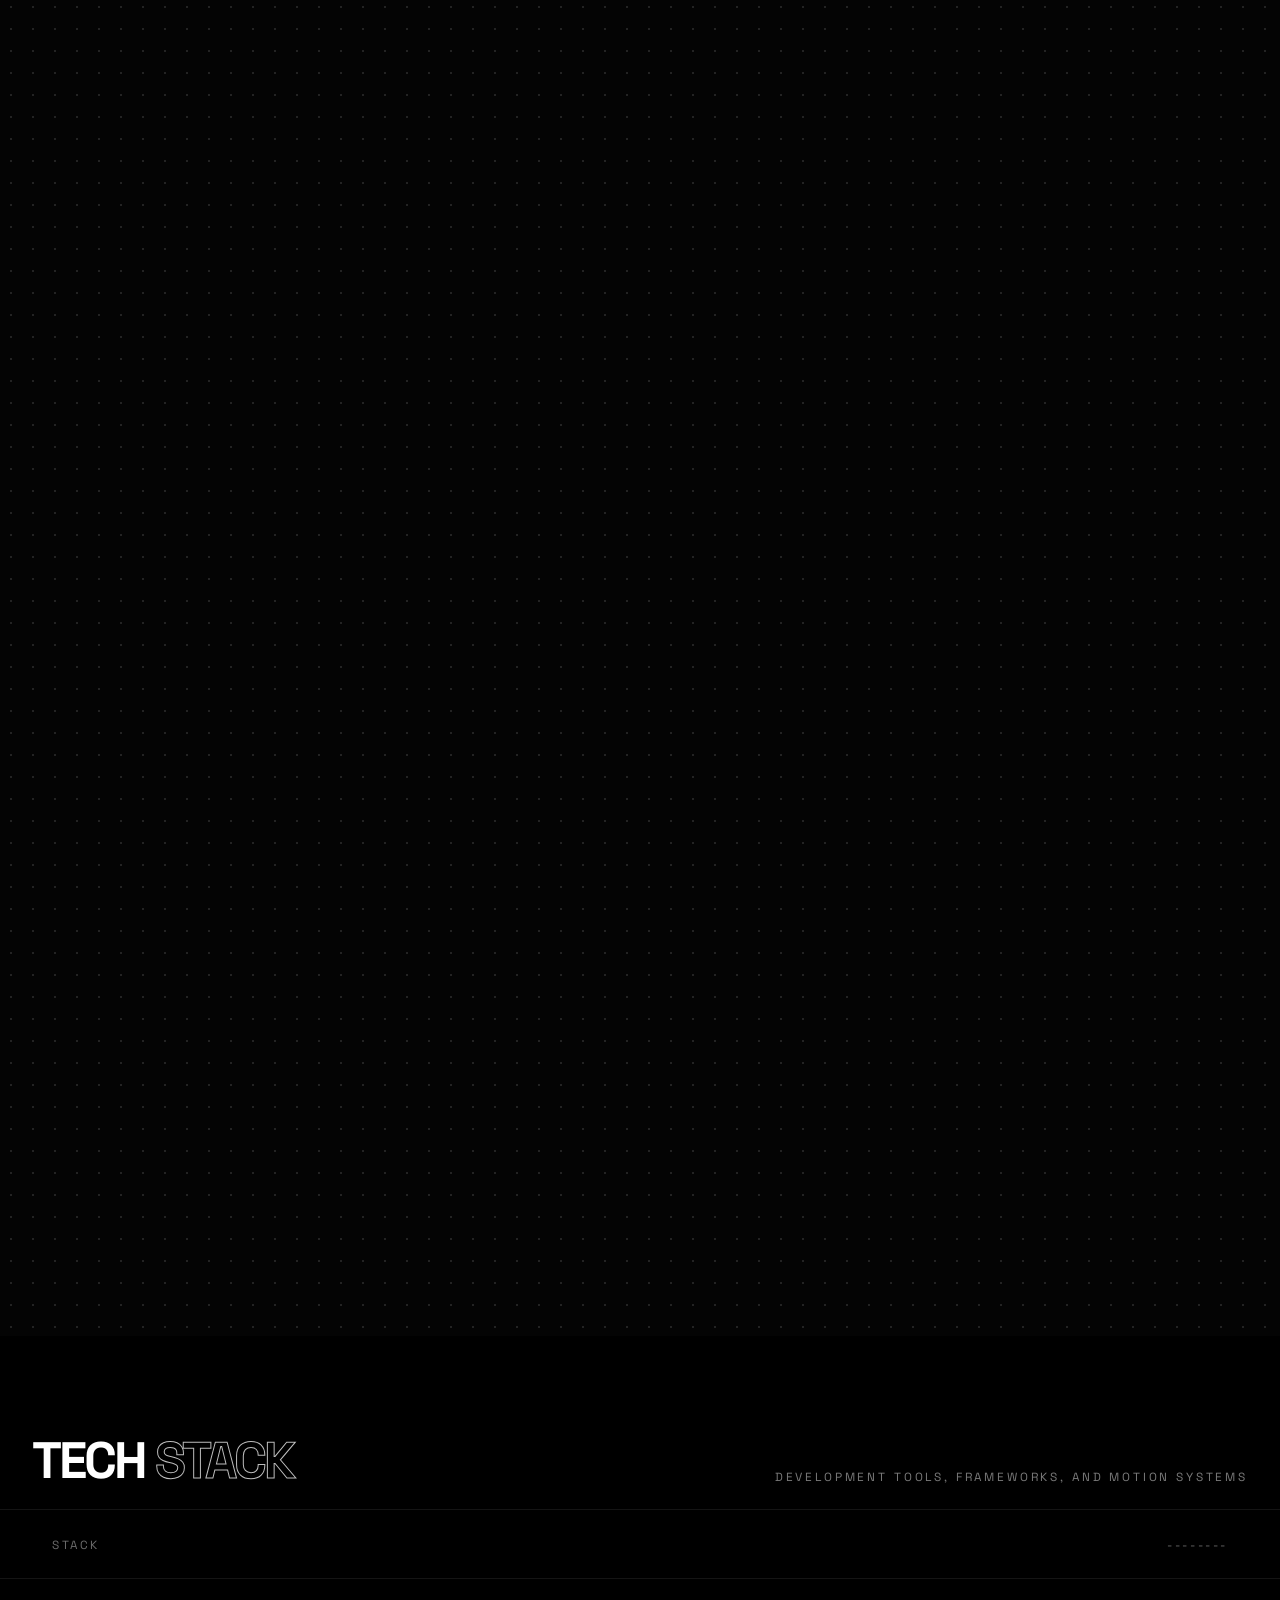
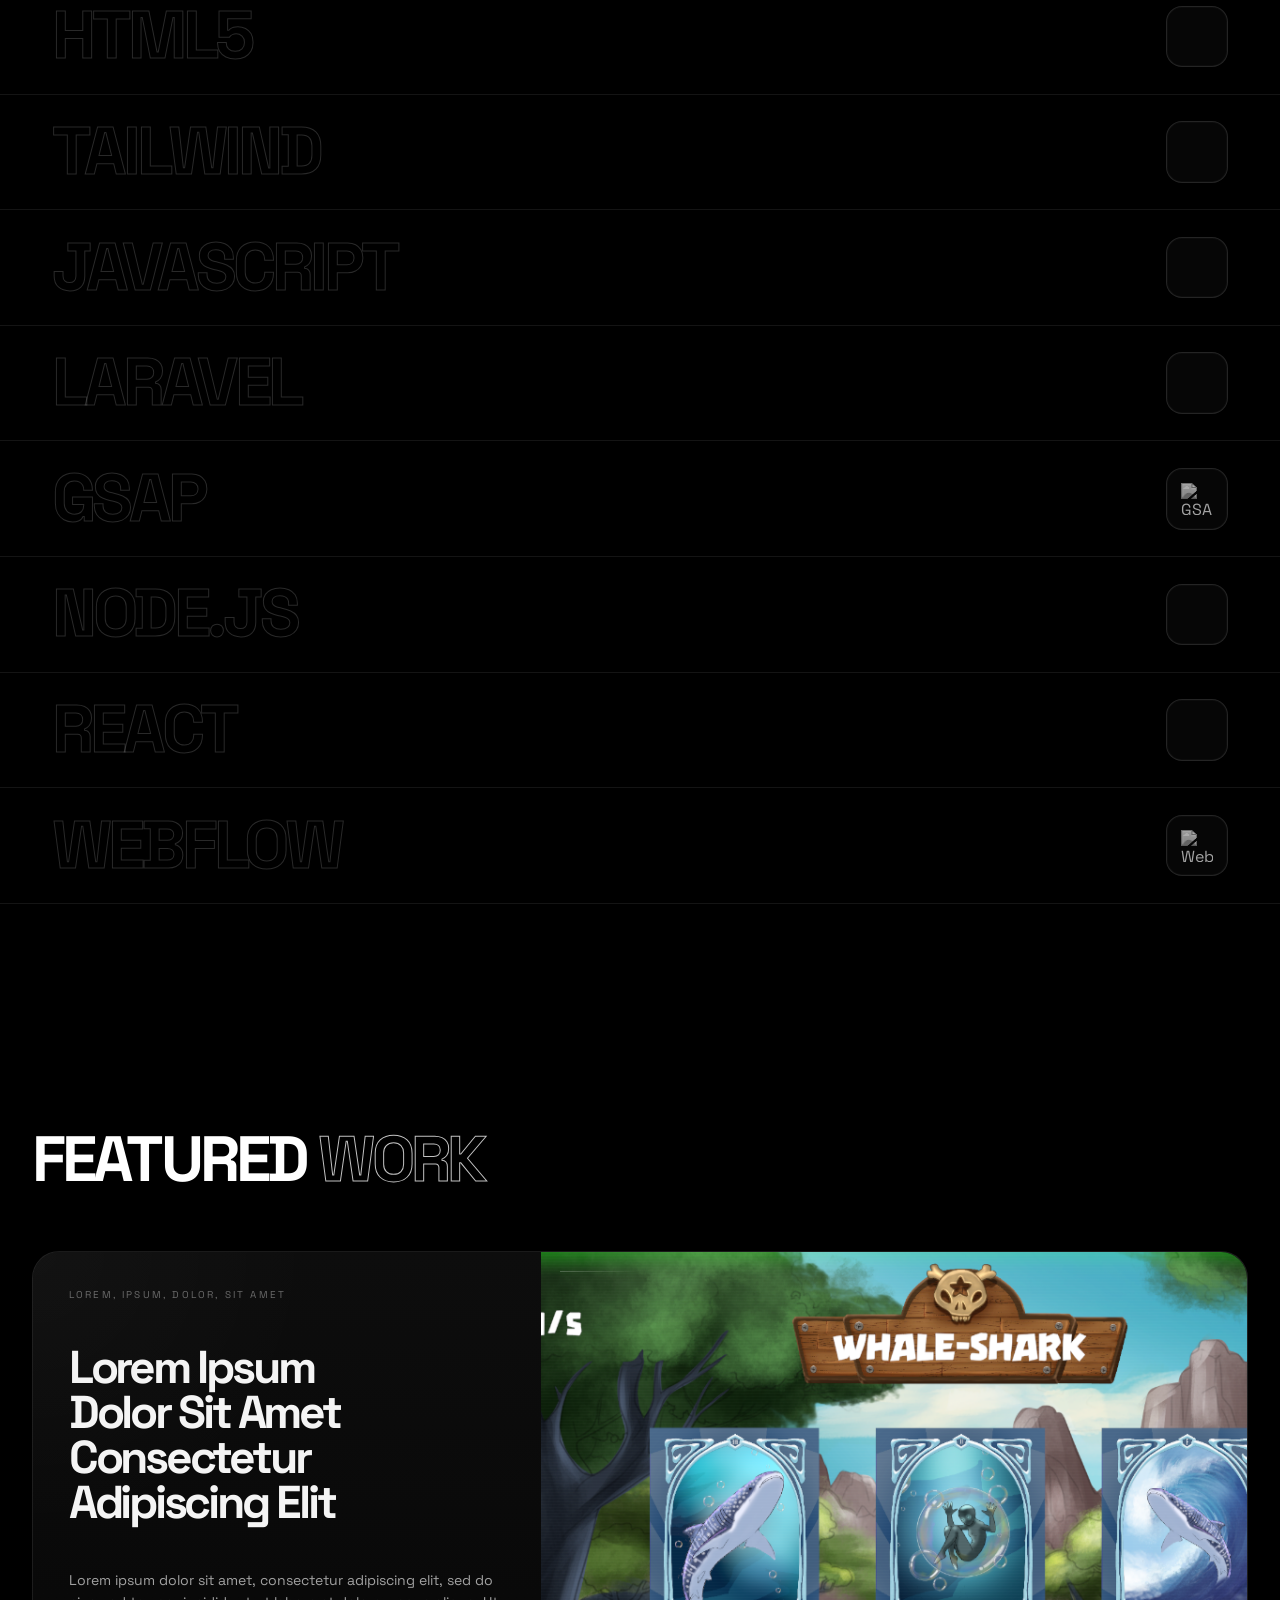
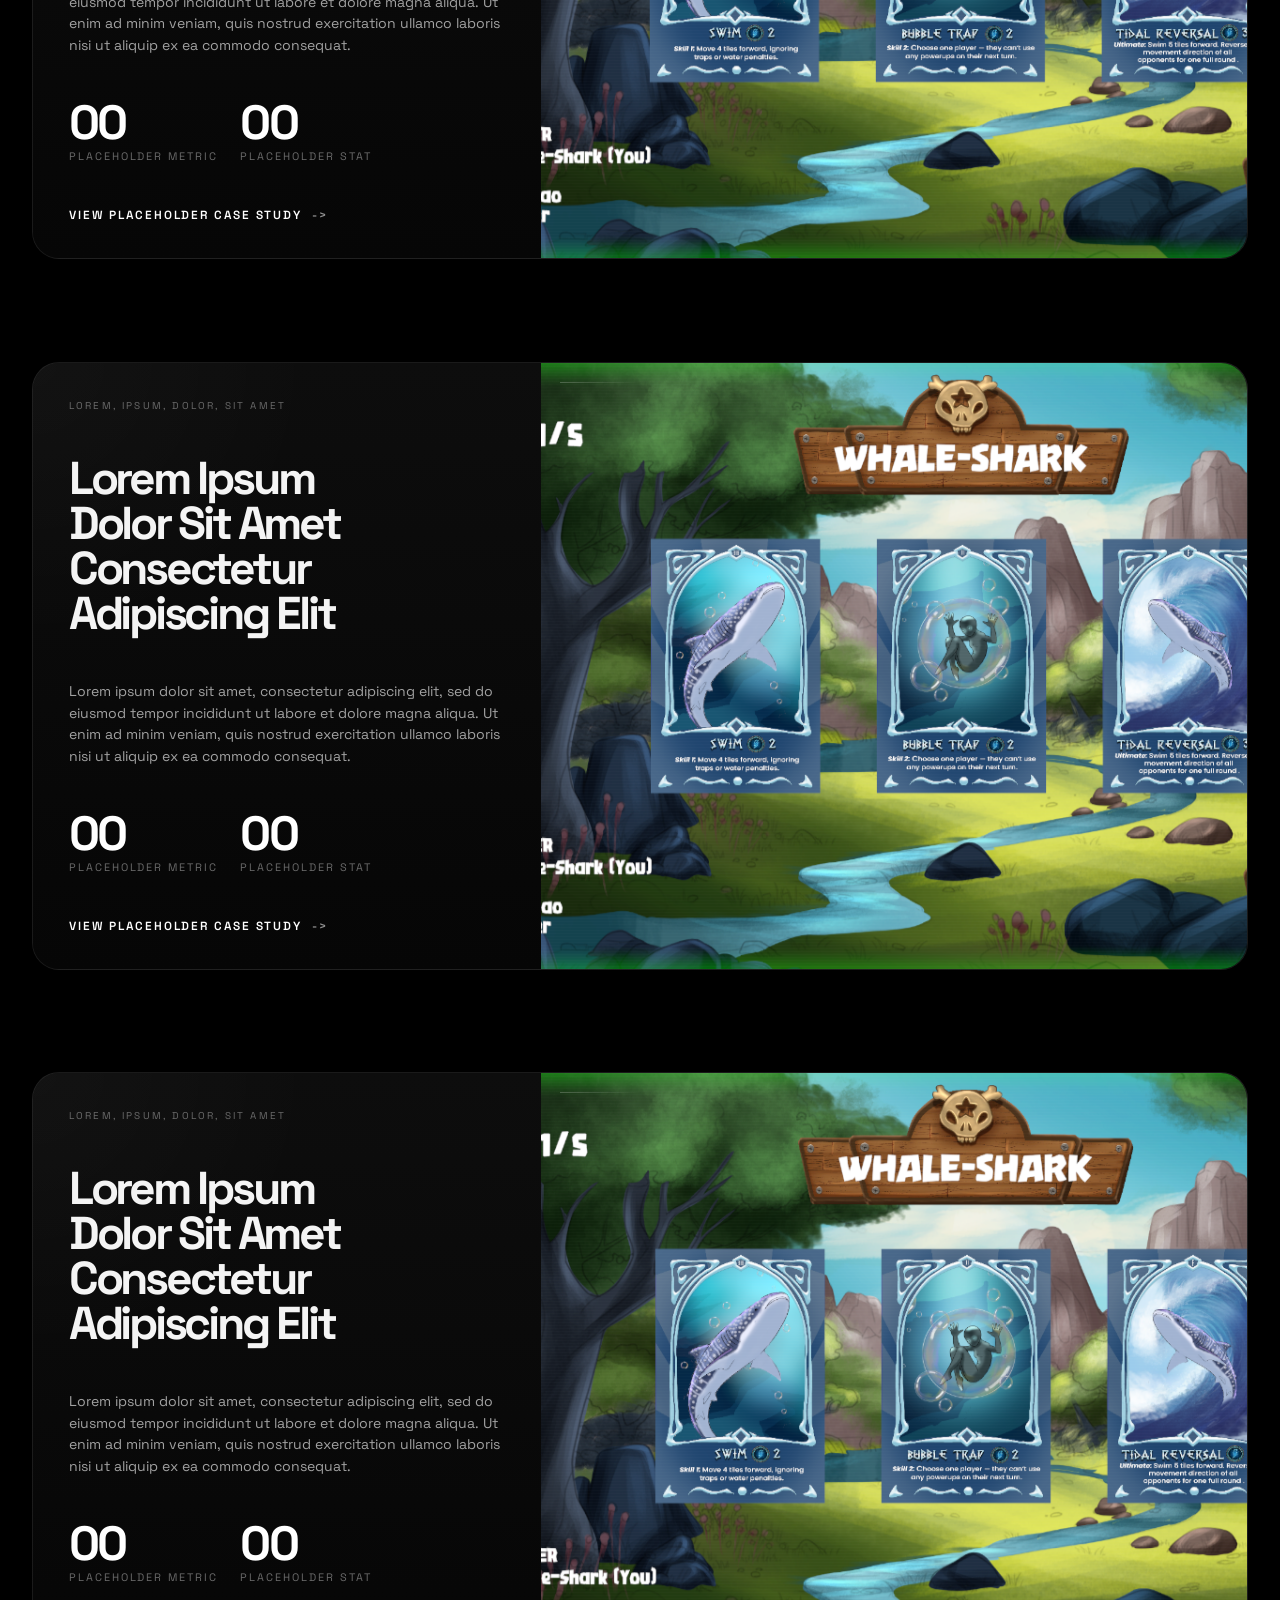
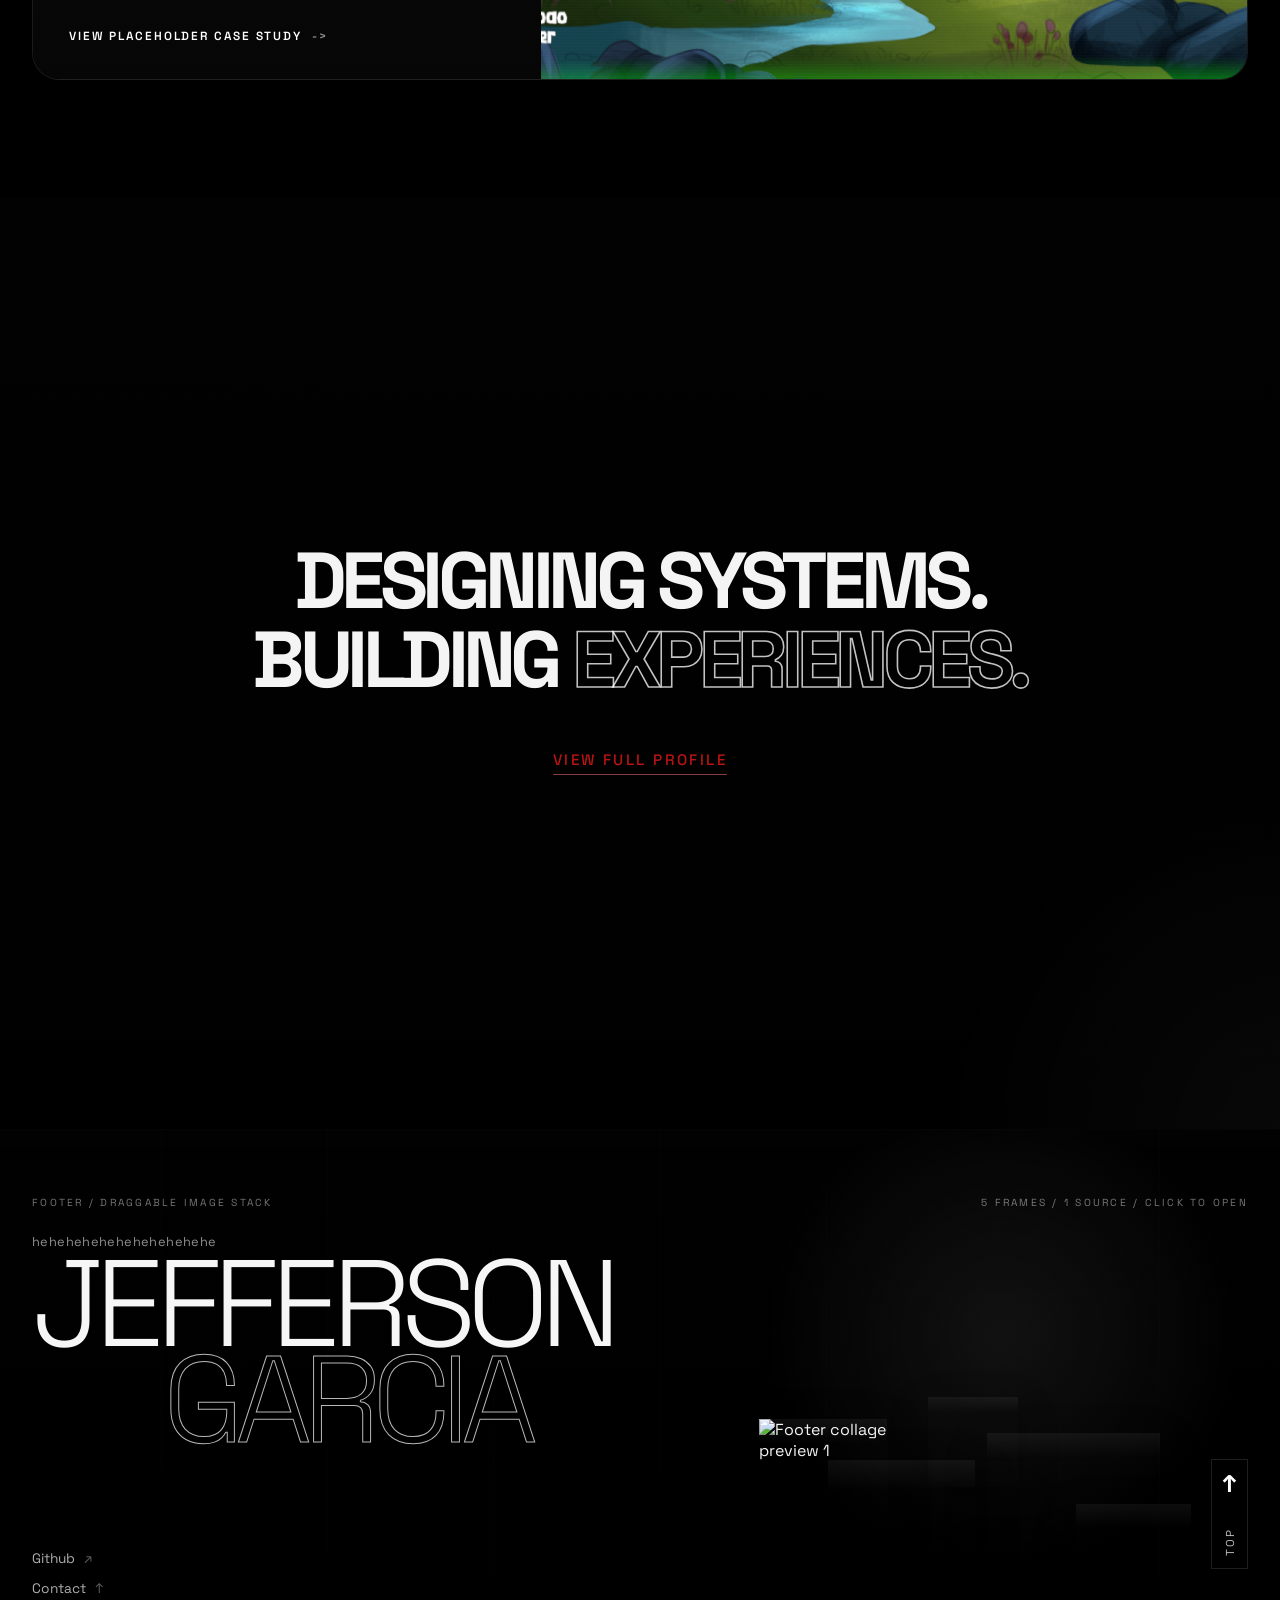
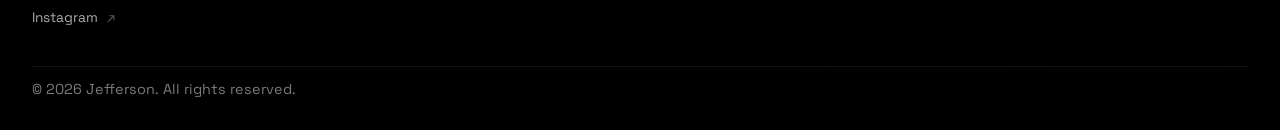
==== commit 59d170de: "yeaaaaaaaaaaaaaaaaaaaaaaaaaaaaaaaaaaaaaaaaaaaaaaaaaa" ====
--- a/HTML/index.html
+++ b/HTML/index.html
@@ -873,7 +873,7 @@
                             >
                                 <a
                                     class="footer-photo"
-                                    href="../Assets/pic1.png"
+                                    href="../Assets/ImageFooter2.jpg"
                                     target="_blank"
                                     rel="noreferrer"
                                     data-footer-photo
@@ -925,7 +925,7 @@
                                     </span>
 
                                     <img
-                                        src="../Assets/pic1.png"
+                                        src="../Assets/ImageFooter2.jpg"
                                         alt="Footer collage preview 1"
                                         loading="lazy"
                                         decoding="async"
@@ -935,7 +935,7 @@
 
                                 <a
                                     class="footer-photo"
-                                    href="../Assets/pic1.png"
+                                    href="../Assets/ImageFooter4.jpg"
                                     target="_blank"
                                     rel="noreferrer"
                                     data-footer-photo
@@ -987,7 +987,7 @@
                                     </span>
 
                                     <img
-                                        src="../Assets/pic1.png"
+                                        src="../Assets/ImageFooter4.jpg"
                                         alt="Footer collage preview 2"
                                         loading="lazy"
                                         decoding="async"
@@ -997,7 +997,7 @@
 
                                 <a
                                     class="footer-photo"
-                                    href="../Assets/pic1.png"
+                                    href="../Assets/ImageFooter3.jpg"
                                     target="_blank"
                                     rel="noreferrer"
                                     data-footer-photo
@@ -1049,7 +1049,7 @@
                                     </span>
 
                                     <img
-                                        src="../Assets/pic1.png"
+                                        src="../Assets/ImageFooter3.jpg"
                                         alt="Footer collage preview 3"
                                         loading="lazy"
                                         decoding="async"
@@ -1059,7 +1059,7 @@
 
                                 <a
                                     class="footer-photo"
-                                    href="../Assets/pic1.png"
+                                    href="../Assets/ImageFooter5.jpg"
                                     target="_blank"
                                     rel="noreferrer"
                                     data-footer-photo
@@ -1111,7 +1111,7 @@
                                     </span>
 
                                     <img
-                                        src="../Assets/pic1.png"
+                                        src="../Assets/ImageFooter5.jpg"
                                         alt="Footer collage preview 4"
                                         loading="lazy"
                                         decoding="async"
@@ -1121,7 +1121,7 @@
 
                                 <a
                                     class="footer-photo"
-                                    href="../Assets/pic1.png"
+                                    href="../Assets/ImageFooter1.jpg"
                                     target="_blank"
                                     rel="noreferrer"
                                     data-footer-photo
@@ -1169,7 +1169,7 @@
                                     </span>
 
                                     <img
-                                        src="../Assets/pic1.png"
+                                        src="../Assets/ImageFooter1.jpg"
                                         alt="Footer collage preview 5"
                                         loading="lazy"
                                         decoding="async"
--- a/CSS/style.css
+++ b/CSS/style.css
@@ -1008,6 +1008,466 @@
     filter: drop-shadow(0 0 0.85rem rgb(var(--toolkit-row-accent-rgb) / 0.42));
     opacity: 1;
     transform: scale(1.08);
+}
+
+.work-page-section {
+    width: calc(100% + (var(--shell-side-space) * 2));
+    margin-inline: calc(var(--shell-side-space) * -1);
+    padding: clamp(3.1rem, 5vw, 4.4rem) 0 clamp(3rem, 5vw, 4.2rem);
+    background:
+        radial-gradient(
+            circle at top left,
+            rgba(255, 255, 255, 0.03),
+            transparent 30%
+        ),
+        linear-gradient(180deg, rgba(4, 4, 4, 1), rgba(0, 0, 0, 1));
+}
+
+.work-page-shell {
+    width: 100%;
+    padding: 0 var(--shell-side-space);
+    display: grid;
+    gap: clamp(1.35rem, 2.4vw, 2rem);
+}
+
+.work-page-header {
+    display: grid;
+    gap: 1rem;
+    margin-left: clamp(1rem, 2.5vw, 2rem);
+    padding: clamp(4.6rem, 7vw, 5.6rem) 0 clamp(2rem, 3vw, 2.6rem);
+}
+
+.work-page-header-topline {
+    display: flex;
+    align-items: center;
+    gap: 0.65rem;
+    flex-wrap: wrap;
+}
+
+.work-page-kicker {
+    margin: 0;
+    font-size: 0.62rem;
+    letter-spacing: 0.24em;
+    text-transform: uppercase;
+    color: rgba(255, 255, 255, 0.5);
+}
+
+.work-page-status {
+    display: inline-flex;
+    align-items: center;
+    gap: 0.34rem;
+    padding: 0.22rem 0.54rem;
+    border: 1px solid rgba(255, 255, 255, 0.08);
+    border-radius: 999px;
+    background: rgba(255, 255, 255, 0.03);
+    color: rgba(255, 255, 255, 0.8);
+    font-size: 0.68rem;
+    font-weight: 600;
+    line-height: 1;
+    letter-spacing: 0.02em;
+}
+
+.work-page-status::before {
+    content: "";
+    width: 0.34rem;
+    height: 0.34rem;
+    border-radius: 50%;
+    background: #ff5a36;
+    box-shadow: 0 0 0.7rem rgba(255, 90, 54, 0.55);
+}
+
+.work-page-title {
+    margin: 0;
+    font-size: clamp(5.3rem, 10.1vw, 7.7rem);
+    font-weight: 700;
+    line-height: 0.79;
+    letter-spacing: -0.08em;
+    color: #f4f4f4;
+}
+
+.work-page-divider {
+    width: 100%;
+    height: 1px;
+    margin-bottom: clamp(1.25rem, 2.2vw, 1.8rem);
+    background: linear-gradient(
+        90deg,
+        rgba(255, 255, 255, 0.14),
+        rgba(255, 255, 255, 0.04)
+    );
+}
+
+.work-page-list {
+    display: grid;
+    width: min(100%, 82rem);
+    margin: 5rem auto 10rem;
+    gap: clamp(3rem, 4vw, 3.45rem);
+}
+
+.work-project-card {
+    display: grid;
+    grid-template-columns: minmax(0, 0.96fr) minmax(0, 1.04fr);
+    min-height: clamp(24rem, 36vw, 29rem);
+    border: 1px solid rgba(255, 255, 255, 0.08);
+    border-radius: 0.95rem;
+    overflow: hidden;
+    background: linear-gradient(
+        180deg,
+        rgba(14, 14, 14, 0.98),
+        rgba(7, 7, 7, 1)
+    );
+    box-shadow:
+        inset 0 0 0 1px rgba(255, 255, 255, 0.015),
+        0 24px 60px rgba(0, 0, 0, 0.24);
+    transition:
+        border-color 180ms ease,
+        box-shadow 180ms ease;
+}
+
+.work-project-card:hover,
+.work-project-card:focus-within {
+    border-color: rgba(255, 255, 255, 0.18);
+    box-shadow:
+        inset 0 0 0 1px rgba(255, 255, 255, 0.025),
+        0 28px 72px rgba(0, 0, 0, 0.28);
+}
+
+.work-project-copy {
+    display: grid;
+    grid-template-columns: auto minmax(0, 1fr);
+    gap: clamp(0.8rem, 1.6vw, 1.2rem);
+    padding: clamp(1rem, 2vw, 1.45rem);
+    background:
+        radial-gradient(
+            circle at top left,
+            rgba(255, 255, 255, 0.025),
+            transparent 35%
+        ),
+        linear-gradient(180deg, rgba(11, 11, 11, 0.98), rgba(6, 6, 6, 1));
+}
+
+.work-project-index {
+    margin: 0;
+    align-self: start;
+    padding-top: 0.14rem;
+    font-size: 0.74rem;
+    letter-spacing: 0.12em;
+    color: rgba(132, 180, 255, 0.92);
+}
+
+.work-project-body {
+    display: grid;
+    align-content: space-between;
+    gap: 0.72rem;
+}
+
+.work-project-meta {
+    margin: 0;
+    font-size: 0.82rem;
+    line-height: 1.3;
+    color: rgba(255, 255, 255, 0.58);
+}
+
+.work-project-title {
+    margin: 0;
+    max-width: 10ch;
+    font-size: clamp(1.55rem, 2.9vw, 2.7rem);
+    line-height: 0.88;
+    letter-spacing: -0.07em;
+    color: #f7f7f7;
+}
+
+.work-project-description {
+    margin: 0;
+    max-width: 34rem;
+    font-size: clamp(0.84rem, 0.95vw, 0.92rem);
+    line-height: 1.55;
+    color: rgba(255, 255, 255, 0.6);
+}
+
+.work-project-tags {
+    display: flex;
+    flex-wrap: wrap;
+    gap: 0.4rem;
+}
+
+.work-project-tag {
+    display: inline-flex;
+    align-items: center;
+    justify-content: center;
+    padding: 0.26rem 0.52rem;
+    border: 1px solid rgba(255, 255, 255, 0.08);
+    border-radius: 999px;
+    color: rgba(255, 255, 255, 0.72);
+    font-size: 0.58rem;
+    letter-spacing: 0.16em;
+    text-transform: uppercase;
+}
+
+.work-project-metrics {
+    display: flex;
+    flex-wrap: wrap;
+    gap: 0.95rem;
+    padding-top: 0.1rem;
+}
+
+.work-project-metric {
+    display: grid;
+    gap: 0.28rem;
+}
+
+.work-project-metric-value {
+    font-size: clamp(1.4rem, 2.6vw, 2.05rem);
+    line-height: 0.92;
+    letter-spacing: -0.06em;
+    color: rgba(255, 214, 170, 0.85);
+}
+
+.work-project-metric-label {
+    max-width: 12ch;
+    font-size: 0.74rem;
+    line-height: 1.32;
+    color: rgba(255, 255, 255, 0.62);
+}
+
+.work-project-media {
+    position: relative;
+    min-height: 100%;
+    overflow: hidden;
+    background:
+        radial-gradient(
+            circle at top right,
+            rgba(230, 255, 120, 0.08),
+            transparent 32%
+        ),
+        linear-gradient(180deg, rgba(22, 28, 18, 0.98), rgba(9, 10, 9, 1));
+}
+
+.work-project-image {
+    display: block;
+    width: calc(100% + 8rem);
+    max-width: none;
+    height: 100%;
+    margin-left: -4rem;
+    object-fit: cover;
+    object-position: center;
+    transform: translate3d(var(--work-project-image-shift, 0px), 0, 0)
+        scale(var(--work-project-image-scale, 1.01));
+    transition: transform 220ms ease;
+    will-change: transform;
+}
+
+.work-project-card:hover .work-project-image,
+.work-project-card:focus-within .work-project-image {
+    --work-project-image-scale: 1.045;
+}
+
+.work-project-arrow {
+    position: absolute;
+    right: 0.8rem;
+    bottom: 0.8rem;
+    display: inline-grid;
+    place-items: center;
+    width: 2.3rem;
+    height: 2.3rem;
+    border: 1px solid rgba(255, 255, 255, 0.18);
+    border-radius: 50%;
+    background: rgba(255, 255, 255, 0.04);
+    color: rgba(255, 255, 255, 0.78);
+    font-size: 0.96rem;
+    transition:
+        transform 180ms ease,
+        border-color 180ms ease,
+        color 180ms ease,
+        background 180ms ease;
+}
+
+.work-project-arrow:hover,
+.work-project-arrow:focus-visible {
+    transform: translateY(-2px);
+    border-color: rgba(255, 255, 255, 0.34);
+    background: rgba(255, 255, 255, 0.08);
+    color: #ffffff;
+}
+
+.about-page-section {
+    width: calc(100% + (var(--shell-side-space) * 2));
+    margin-inline: calc(var(--shell-side-space) * -1);
+    padding: clamp(3.4rem, 6vw, 4.8rem) 0 clamp(4.8rem, 8vw, 7rem);
+    background:
+        radial-gradient(
+            circle at top right,
+            rgba(255, 255, 255, 0.035),
+            transparent 24%
+        ),
+        linear-gradient(180deg, rgba(2, 2, 2, 0.99), rgba(0, 0, 0, 1));
+}
+
+.about-page-shell {
+    width: 100%;
+    padding: 0 clamp(1.8rem, 4.6vw, 4.5rem);
+}
+
+.about-page-layout {
+    display: grid;
+    grid-template-columns: minmax(0, 0.95fr) minmax(0, 1.05fr);
+    width: min(100%, 84rem);
+    margin: 5rem auto;
+    gap: 0;
+    align-items: start;
+}
+
+.about-page-copy {
+    position: sticky;
+    top: clamp(5.4rem, 8vw, 6.8rem);
+    display: grid;
+    gap: clamp(1.5rem, 2.4vw, 2.15rem);
+    align-self: start;
+    max-width: 35rem;
+}
+
+.about-page-header {
+    display: grid;
+    gap: 0.7rem;
+}
+
+.about-page-kicker {
+    margin: 0;
+    font-size: 0.66rem;
+    letter-spacing: 0.24em;
+    text-transform: uppercase;
+    color: rgba(216, 236, 142, 0.92);
+}
+
+.about-page-title {
+    margin: 0;
+    margin-bottom: 3rem;
+    font-size: clamp(4.4rem, 8.5vw, 7rem);
+    font-weight: 700;
+    line-height: 0.82;
+    letter-spacing: -0.08em;
+    color: #f4f4f4;
+}
+
+.about-page-block {
+    display: grid;
+    gap: 1.05rem;
+    padding-top: 0.95rem;
+    border-top: 1px solid rgba(255, 255, 255, 0.08);
+}
+
+.about-page-block-label {
+    margin: 0;
+    font-size: 0.72rem;
+    letter-spacing: 0.22em;
+    text-transform: uppercase;
+    color: rgba(216, 236, 142, 0.9);
+}
+
+.about-page-heading {
+    margin: 0;
+    max-width: 11ch;
+    font-size: clamp(2rem, 4vw, 3.25rem);
+    line-height: 0.98;
+    letter-spacing: -0.06em;
+    color: #f4f4f4;
+}
+
+.about-page-text {
+    margin: 0;
+    max-width: 31rem;
+    font-size: clamp(0.98rem, 1.15vw, 1.16rem);
+    line-height: 1.62;
+    color: rgba(255, 255, 255, 0.58);
+}
+
+.about-page-gallery {
+    display: grid;
+    grid-template-columns: repeat(2, minmax(0, 1fr));
+    width: min(120%, 70rem);
+    justify-self: end;
+    gap: clamp(1rem, 1.8vw, 1.3rem);
+    align-items: start;
+    padding-top: clamp(3rem, 6vw, 4.9rem);
+    padding-bottom: clamp(1.2rem, 2vw, 1.8rem);
+}
+
+.about-page-photo {
+    margin: 0;
+    overflow: hidden;
+    border: 1px solid rgba(255, 255, 255, 0.08);
+    border-radius: 1rem;
+    background: rgba(255, 255, 255, 0.03);
+    box-shadow:
+        inset 0 0 0 1px rgba(255, 255, 255, 0.02),
+        0 22px 60px rgba(0, 0, 0, 0.22);
+}
+
+.about-page-photo img {
+    display: block;
+    width: 100%;
+    height: 100%;
+    object-fit: cover;
+    filter: grayscale(1) contrast(1.02) brightness(0.9);
+    transform: scale(1);
+    transition:
+        transform 320ms ease,
+        filter 520ms ease;
+    will-change: transform, filter;
+}
+
+.about-page-photo:hover img {
+    filter: grayscale(0) contrast(1.03) brightness(0.98) saturate(1.04);
+    transform: scale(1.05);
+}
+
+.about-page-photo-one {
+    grid-column: 2;
+    grid-row: 1;
+    margin-bottom: -3.1rem;
+    aspect-ratio: 3 / 4;
+    z-index: 1;
+}
+
+.about-page-photo-two {
+    grid-column: 1;
+    grid-row: 2;
+    margin-top: -38%;
+    aspect-ratio: 3 / 4;
+    transform: translateX(24%);
+    z-index: 4;
+}
+
+.about-page-photo-three {
+    grid-column: 2;
+    grid-row: 2;
+    margin-top: 70%;
+    aspect-ratio: 3 / 4;
+    z-index: 2;
+}
+
+.about-page-photo-four {
+    grid-column: 1;
+    grid-row: 4;
+    margin-top: -38%;
+    aspect-ratio: 3 / 4;
+    transform: translateX(24%);
+    z-index: 4;
+}
+
+.about-page-photo-one img {
+    object-position: center 30%;
+}
+
+.about-page-photo-two img {
+    object-position: center 44%;
+}
+
+.about-page-photo-three img {
+    object-position: center 62%;
+}
+
+.about-page-photo-four img {
+    object-position: center 76%;
 }
 
 .featured-section {
@@ -1534,16 +1994,8 @@
 
 .site-footer::before {
     background:
-        linear-gradient(
-            90deg,
-            rgba(255, 255, 255, 0.06) 1px,
-            transparent 1px
-        ),
-        linear-gradient(
-            180deg,
-            rgba(255, 255, 255, 0.05) 1px,
-            transparent 1px
-        );
+        linear-gradient(90deg, rgba(255, 255, 255, 0.06) 1px, transparent 1px),
+        linear-gradient(180deg, rgba(255, 255, 255, 0.05) 1px, transparent 1px);
     background-size:
         clamp(7rem, 13vw, 11rem) 100%,
         100% clamp(7rem, 13vw, 11rem);
@@ -1928,6 +2380,242 @@
     color: rgba(0, 0, 0, 0.44);
 }
 
+.education-bagdes {
+    display: flex;
+    align-items: center;
+    justify-content: space-evenly;
+    margin-top: 15rem;
+    height: 20rem;
+    width: 100%;
+    background-color: #6d3ce048;
+    color: #cfcfcf;
+    font-family: "Space Grotesk", sans-serif;
+    font-weight: 700;
+}
+
+.education-badge {
+    display: flex;
+    text-align: center;
+    flex-direction: column;
+    align-items: center;
+    min-width: 15rem;
+    gap: 1.4rem;
+    width: 12rem;
+    padding: 1.4rem;
+    border-radius: 1.2rem;
+}
+
+.education-badge img {
+    width: 6.8rem;
+    height: 6.8rem;
+    object-fit: cover;
+    border-radius: 50%;
+    border: 2px solid #000000;
+}
+
+.core-foundations-section {
+    width: 100%;
+    padding: clamp(10.6rem, 20vw, 10.6rem) 0 0;
+    background: linear-gradient(180deg, rgba(0, 0, 0, 0), rgba(2, 2, 2, 0));
+}
+
+.core-foundations-shell {
+    width: min(100%, 84rem);
+    margin: 0 5rem;
+}
+
+.core-foundations-header {
+    margin-bottom: 5rem;
+}
+
+.core-foundations-title {
+    margin: 0;
+    display: flex;
+    flex-wrap: wrap;
+    gap: 0.45rem;
+    align-items: baseline;
+    font-size: 3rem;
+    font-weight: 700;
+    line-height: 0.92;
+    letter-spacing: -0.07em;
+    text-transform: uppercase;
+}
+
+.core-foundations-title-solid {
+    color: #f4f4f4;
+}
+
+.core-foundations-title-outline {
+    color: transparent;
+    -webkit-text-stroke: 1.2px rgba(255, 255, 255, 0.86);
+}
+
+.core-foundations-grid {
+    display: grid;
+    grid-template-columns: repeat(2, minmax(0, 1fr));
+    column-gap: clamp(3rem, 9vw, 8.5rem);
+    row-gap: clamp(3.2rem, 7vw, 6rem);
+}
+
+.core-foundations-item {
+    display: grid;
+    gap: 1rem;
+    align-content: start;
+}
+
+.core-foundations-index {
+    margin: 0;
+    font-size: 1rem;
+    font-weight: 700;
+    letter-spacing: -0.03em;
+    color: rgba(232, 255, 103, 0.98);
+}
+
+.core-foundations-item-title {
+    margin: 0;
+    font-size: 1.2rem;
+    font-weight: 700;
+    line-height: 1.06;
+    letter-spacing: -0.04em;
+    color: #f4f4f4;
+}
+
+.core-foundations-copy {
+    margin: 0;
+    max-width: 26rem;
+    font-size: clamp(0.98rem, 1.2vw, 1.16rem);
+    line-height: 1.62;
+    color: rgba(255, 255, 255, 0.56);
+}
+
+.about-toolkit-section {
+    width: 100%;
+    padding: clamp(4.8rem, 8vw, 6.8rem) 0 0;
+}
+
+.about-toolkit-shell {
+    width: min(100%, 84rem);
+    margin: 5rem auto;
+    padding: 2rem;
+}
+
+.about-toolkit-header {
+    margin-bottom: clamp(2.4rem, 5vw, 3.6rem);
+}
+
+.about-toolkit-title {
+    margin: 0;
+    display: flex;
+    flex-wrap: wrap;
+    align-items: baseline;
+    gap: 0.35rem;
+    font-size: clamp(2.3rem, 5.8vw, 4.4rem);
+    font-weight: 700;
+    line-height: 0.92;
+    letter-spacing: -0.07em;
+    text-transform: uppercase;
+}
+
+.about-toolkit-title-solid {
+    color: #f4f4f4;
+}
+
+.about-toolkit-title-outline {
+    color: transparent;
+    -webkit-text-stroke: 1.2px rgba(255, 255, 255, 0.82);
+}
+
+.about-toolkit-grid {
+    display: grid;
+    grid-template-columns: repeat(4, minmax(0, 1fr));
+    gap: clamp(1rem, 2vw, 1.4rem);
+}
+
+.about-toolkit-card {
+    --about-toolkit-glow-rgb: 255 255 255;
+    display: grid;
+    justify-items: center;
+    align-content: center;
+    gap: 0.9rem;
+    min-height: clamp(11.5rem, 18vw, 12.8rem);
+    padding: clamp(1.3rem, 2vw, 1.7rem);
+    border: 1px solid rgba(255, 255, 255, 0.08);
+    border-radius: 1rem;
+    text-align: center;
+    background:
+        radial-gradient(
+            circle at top,
+            rgba(255, 255, 255, 0.03),
+            transparent 38%
+        ),
+        linear-gradient(180deg, rgba(8, 8, 8, 0.98), rgba(4, 4, 4, 1));
+    box-shadow:
+        inset 0 0 0 1px rgba(255, 255, 255, 0.015),
+        0 18px 48px rgba(0, 0, 0, 0.18);
+    transition: border-color 220ms ease;
+}
+
+.about-toolkit-card:hover,
+.about-toolkit-card:focus-within {
+    border-color: rgb(var(--about-toolkit-glow-rgb) / 0.58);
+}
+
+.about-toolkit-icon {
+    display: grid;
+    place-items: center;
+    width: 3rem;
+    height: 3rem;
+}
+
+.about-toolkit-icon i,
+.about-toolkit-icon img {
+    width: 2rem;
+    height: 2rem;
+    display: block;
+    object-fit: contain;
+    filter: none;
+    opacity: 1;
+    transition: filter 220ms ease;
+}
+
+.about-toolkit-icon i {
+    font-size: 2rem;
+    line-height: 1;
+}
+
+.about-toolkit-card:hover .about-toolkit-icon i,
+.about-toolkit-card:hover .about-toolkit-icon img,
+.about-toolkit-card:focus-within .about-toolkit-icon i,
+.about-toolkit-card:focus-within .about-toolkit-icon img {
+    filter:
+        drop-shadow(0 0 0.65rem rgb(var(--about-toolkit-glow-rgb) / 0.62))
+        drop-shadow(0 0 1.2rem rgb(var(--about-toolkit-glow-rgb) / 0.34));
+}
+
+.about-toolkit-card-title {
+    margin: 0;
+    font-size: clamp(1.2rem, 2vw, 1.7rem);
+    font-weight: 700;
+    line-height: 1.04;
+    letter-spacing: -0.04em;
+    color: #f4f4f4;
+    transition: color 220ms ease;
+}
+
+.about-toolkit-card:hover .about-toolkit-card-title,
+.about-toolkit-card:focus-within .about-toolkit-card-title {
+    color: rgb(var(--about-toolkit-glow-rgb));
+}
+
+.about-toolkit-card-copy {
+    margin: 0;
+    max-width: 14rem;
+    font-size: 0.92rem;
+    line-height: 1.48;
+    letter-spacing: 0.08em;
+    color: rgba(255, 255, 255, 0.54);
+}
+
 @media (max-width: 960px) {
     .site-header {
         grid-template-columns: 1fr;
@@ -1978,6 +2666,122 @@
 
     .toolkit-name {
         font-size: clamp(2.3rem, 10vw, 4.5rem);
+    }
+
+    .work-project-card {
+        grid-template-columns: 1fr;
+    }
+
+    .work-page-list {
+        width: 100%;
+        gap: 1rem;
+    }
+
+    .work-page-header {
+        margin-left: 0;
+        padding: clamp(3.7rem, 8vw, 4.6rem) 0 clamp(1.55rem, 3.2vw, 2rem);
+    }
+
+    .work-project-media {
+        min-height: 18rem;
+        order: -1;
+    }
+
+    .work-project-copy {
+        grid-template-columns: 1fr;
+        gap: 0.6rem;
+    }
+
+    .work-project-index {
+        padding-top: 0;
+    }
+
+    .work-project-title {
+        max-width: 12ch;
+    }
+
+    .about-page-layout {
+        grid-template-columns: 1fr;
+        gap: 2rem;
+    }
+
+    .about-page-copy {
+        position: static;
+        max-width: 100%;
+    }
+
+    .about-page-gallery {
+        grid-template-columns: repeat(2, minmax(0, 1fr));
+        width: min(100%, 22rem);
+        margin-inline: auto;
+        gap: 0.9rem;
+        padding-top: 1.4rem;
+        padding-bottom: 0;
+    }
+
+    .about-page-photo-one,
+    .about-page-photo-two,
+    .about-page-photo-three,
+    .about-page-photo-four {
+        grid-column: auto;
+        grid-row: auto;
+        width: 100%;
+        margin-top: 0;
+        margin-bottom: 0;
+        align-self: auto;
+        aspect-ratio: 3 / 4;
+    }
+
+    .about-page-photo-one {
+        grid-column: 2;
+        grid-row: 1;
+        margin-bottom: -2.4rem;
+    }
+
+    .about-page-photo-two {
+        grid-column: 1;
+        grid-row: 2;
+        margin-top: -34%;
+        transform: translateX(20%);
+        z-index: 4;
+    }
+
+    .about-page-photo-three {
+        grid-column: 2;
+        grid-row: 2;
+        margin-top: 16%;
+        z-index: 2;
+    }
+
+    .about-page-photo-four {
+        grid-column: 1;
+        grid-row: 4;
+        margin-top: -1.1rem;
+    }
+
+    .education-bagdes {
+        height: auto;
+        flex-wrap: wrap;
+        gap: 1.25rem;
+        padding: 2rem 1.2rem;
+        margin-top: 10rem;
+    }
+
+    .core-foundations-shell {
+        padding-inline: 0;
+    }
+
+    .core-foundations-grid {
+        grid-template-columns: 1fr;
+        row-gap: 2.4rem;
+    }
+
+    .about-toolkit-shell {
+        padding-inline: 0;
+    }
+
+    .about-toolkit-grid {
+        grid-template-columns: repeat(2, minmax(0, 1fr));
     }
 
     .featured-card {
@@ -2138,6 +2942,226 @@
         padding-top: 3.6rem;
     }
 
+    .work-page-section {
+        padding-top: 3.2rem;
+        padding-bottom: 3.1rem;
+    }
+
+    .work-page-shell {
+        gap: 0.95rem;
+    }
+
+    .work-page-header {
+        gap: 0.7rem;
+        margin-left: 0;
+        padding: 2.7rem 0 1.35rem;
+    }
+
+    .work-page-list {
+        gap: 0.82rem;
+    }
+
+    .work-page-title {
+        font-size: clamp(2.65rem, 13vw, 4.1rem);
+    }
+
+    .work-project-copy {
+        padding: 0.82rem;
+    }
+
+    .work-project-meta {
+        font-size: 0.74rem;
+    }
+
+    .work-project-title {
+        font-size: clamp(1.32rem, 7.2vw, 2.05rem);
+    }
+
+    .work-project-description {
+        font-size: 0.82rem;
+    }
+
+    .work-project-metrics {
+        gap: 0.72rem;
+        padding-top: 0;
+    }
+
+    .work-project-metric-value {
+        font-size: clamp(1.22rem, 7vw, 1.72rem);
+    }
+
+    .work-project-metric-label {
+        font-size: 0.68rem;
+    }
+
+    .work-project-media {
+        min-height: 13rem;
+    }
+
+    .work-project-arrow {
+        right: 0.7rem;
+        bottom: 0.7rem;
+        width: 2.05rem;
+        height: 2.05rem;
+    }
+
+    .about-page-section {
+        padding-top: 3rem;
+        padding-bottom: 3.8rem;
+    }
+
+    .about-page-layout {
+        gap: 1.45rem;
+    }
+
+    .about-page-header {
+        gap: 0.55rem;
+    }
+
+    .about-page-title {
+        font-size: clamp(3.2rem, 16vw, 5.1rem);
+    }
+
+    .about-page-block {
+        gap: 0.9rem;
+        padding-top: 0.82rem;
+    }
+
+    .about-page-heading {
+        font-size: clamp(1.7rem, 9vw, 2.45rem);
+    }
+
+    .about-page-text {
+        font-size: 0.96rem;
+    }
+
+    .about-page-gallery {
+        grid-template-columns: repeat(2, minmax(0, 1fr));
+        width: min(100%, 18rem);
+        margin-inline: auto;
+        gap: 0.7rem;
+        padding-top: 0.9rem;
+    }
+
+    .about-page-photo-one,
+    .about-page-photo-two,
+    .about-page-photo-three,
+    .about-page-photo-four {
+        aspect-ratio: 3 / 4;
+        width: 100%;
+        justify-self: stretch;
+    }
+
+    .about-page-photo-one {
+        grid-column: 2;
+        grid-row: 1;
+        margin-bottom: -1.8rem;
+    }
+
+    .about-page-photo-two {
+        grid-column: 1;
+        grid-row: 2;
+        margin-top: -30%;
+        transform: translateX(18%);
+        z-index: 4;
+    }
+
+    .about-page-photo-three {
+        grid-column: 2;
+        grid-row: 2;
+        margin-top: 14%;
+        z-index: 2;
+    }
+
+    .about-page-photo-four {
+        grid-column: 1;
+        grid-row: 4;
+        margin-top: -0.95rem;
+    }
+
+    .education-bagdes {
+        justify-content: center;
+        gap: 1rem;
+        margin-top: 8rem;
+        padding: 1.4rem 1rem;
+    }
+
+    .education-badge {
+        min-width: 0;
+        width: min(100%, 13rem);
+        gap: 1rem;
+        padding: 1rem;
+    }
+
+    .education-badge img {
+        width: 5.6rem;
+        height: 5.6rem;
+    }
+
+    .core-foundations-section {
+        padding-top: 3.2rem;
+    }
+
+    .core-foundations-header {
+        margin-bottom: 2.4rem;
+    }
+
+    .core-foundations-title {
+        font-size: clamp(2rem, 11vw, 3.2rem);
+        gap: 0.3rem;
+    }
+
+    .core-foundations-grid {
+        row-gap: 2rem;
+    }
+
+    .core-foundations-item {
+        gap: 0.75rem;
+    }
+
+    .core-foundations-index {
+        font-size: 0.96rem;
+    }
+
+    .core-foundations-item-title {
+        font-size: clamp(1.25rem, 7.2vw, 1.75rem);
+    }
+
+    .core-foundations-copy {
+        font-size: 0.95rem;
+    }
+
+    .about-toolkit-section {
+        padding-top: 3.4rem;
+    }
+
+    .about-toolkit-header {
+        margin-bottom: 2rem;
+    }
+
+    .about-toolkit-title {
+        font-size: clamp(2rem, 11vw, 3.1rem);
+    }
+
+    .about-toolkit-grid {
+        grid-template-columns: 1fr;
+        gap: 0.9rem;
+    }
+
+    .about-toolkit-card {
+        min-height: 10.6rem;
+        gap: 0.7rem;
+        padding: 1.2rem;
+    }
+
+    .about-toolkit-card-title {
+        font-size: clamp(1.15rem, 7vw, 1.5rem);
+    }
+
+    .about-toolkit-card-copy {
+        font-size: 0.88rem;
+    }
+
     .toolkit-title {
         font-size: clamp(2rem, 12vw, 3.4rem);
     }
@@ -2343,6 +3367,13 @@
 
     .draggable-wordmark,
     .footer-photo,
+    .work-project-card,
+    .work-project-image,
+    .about-page-photo,
+    .about-page-photo img,
+    .about-toolkit-card,
+    .about-toolkit-icon i,
+    .about-toolkit-icon img,
     .drag-chip,
     .brand,
     .site-nav a {
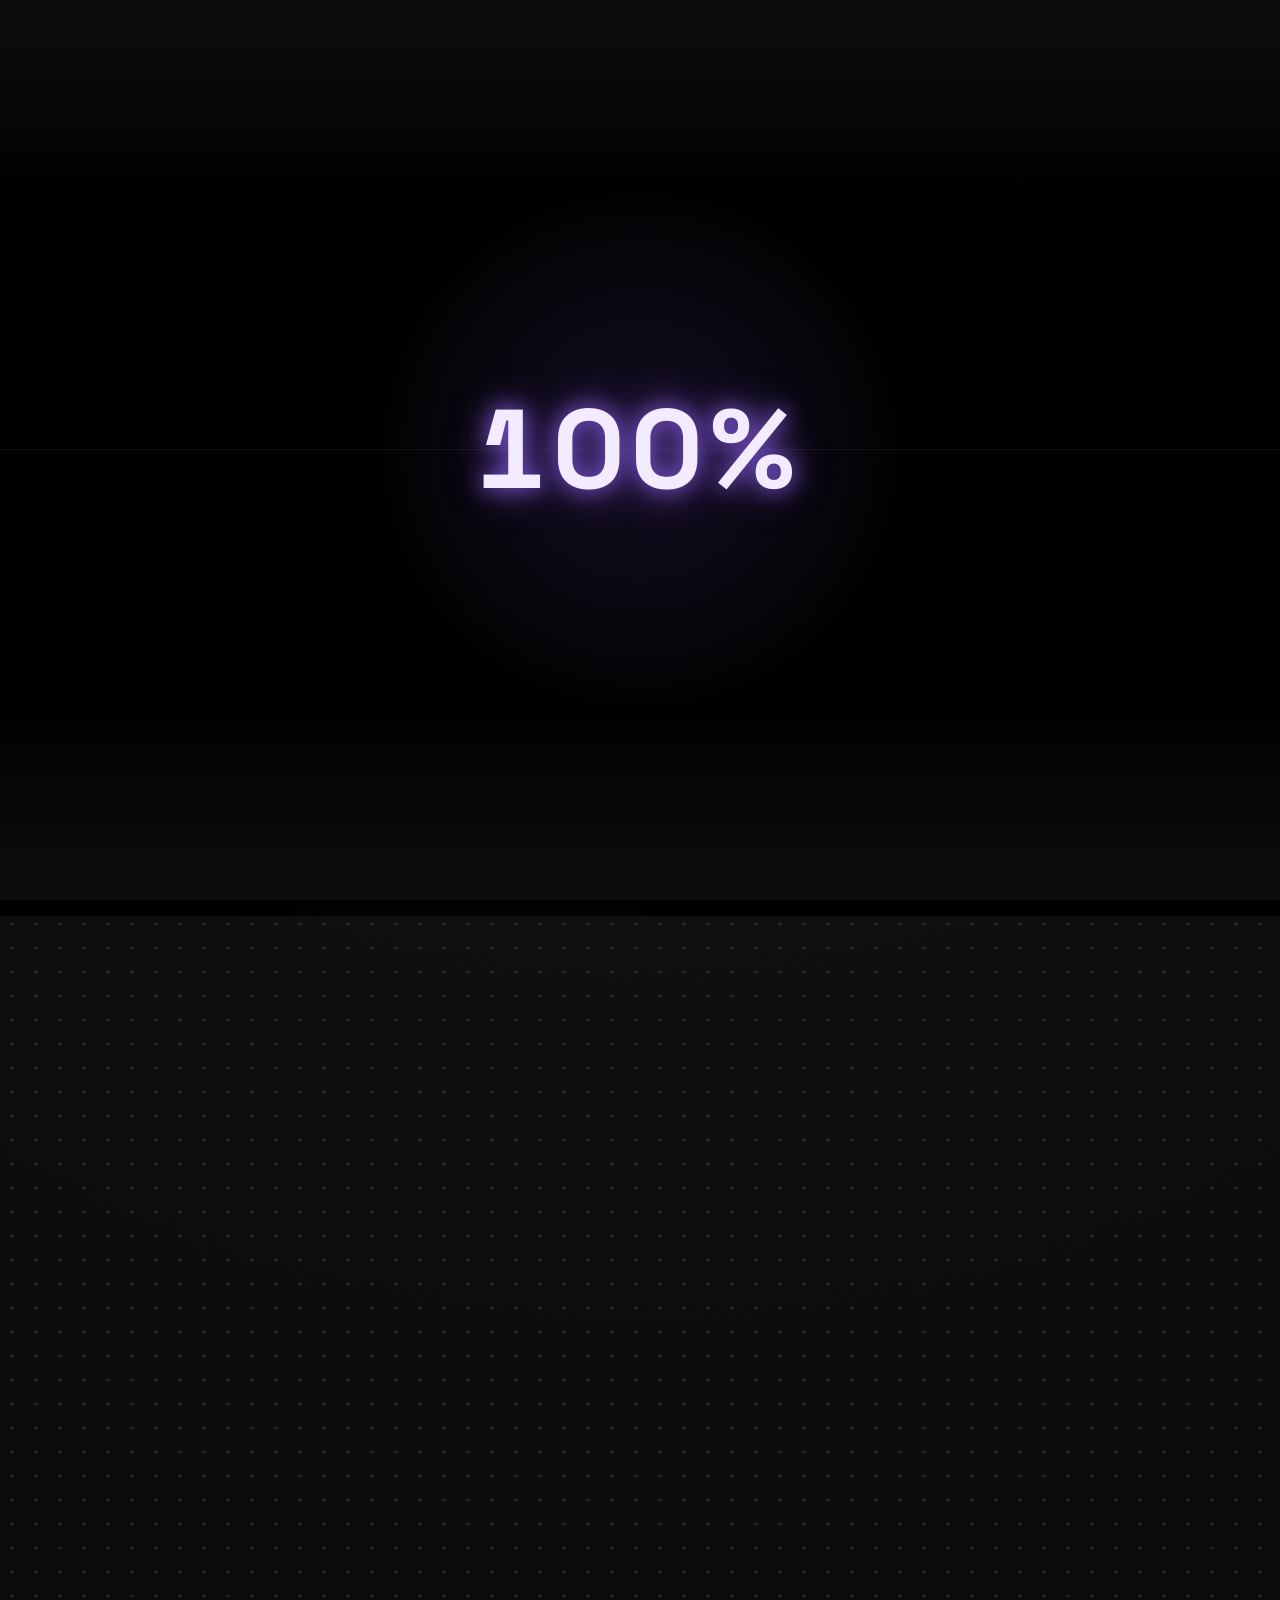
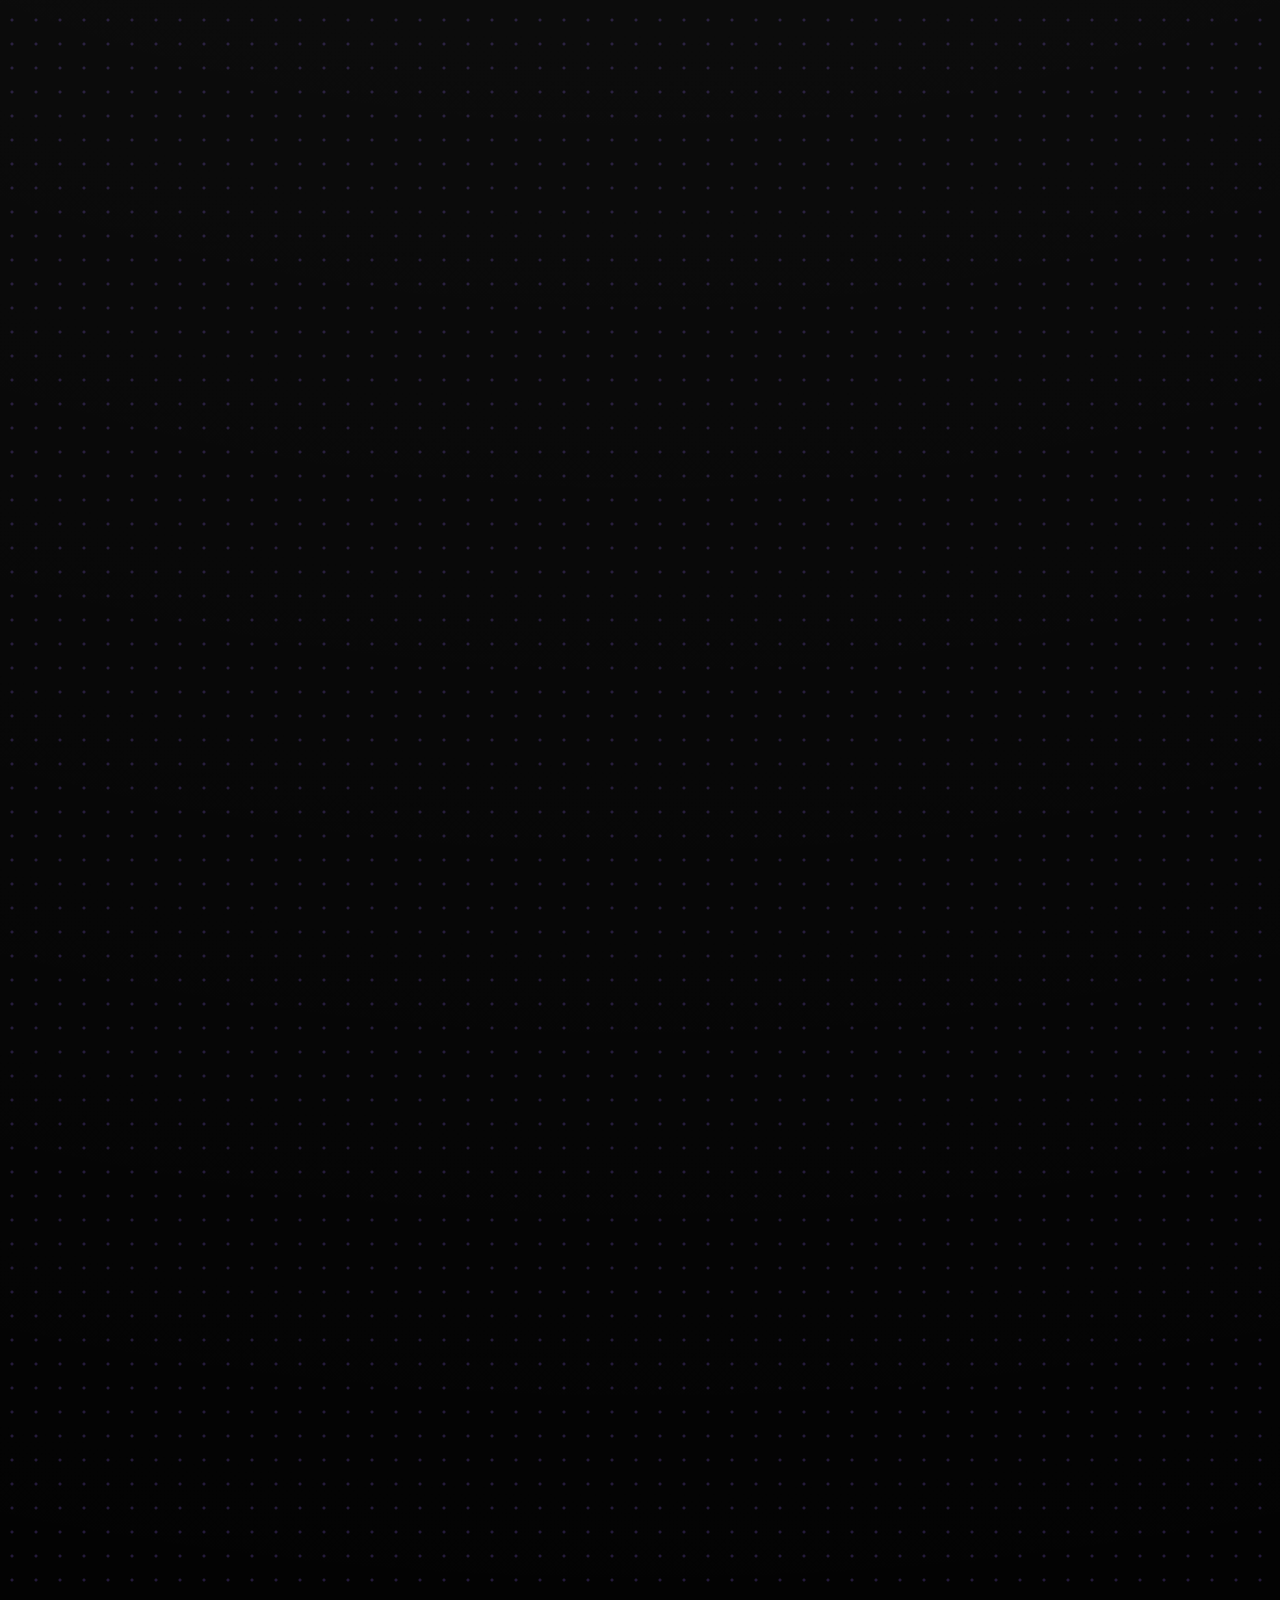
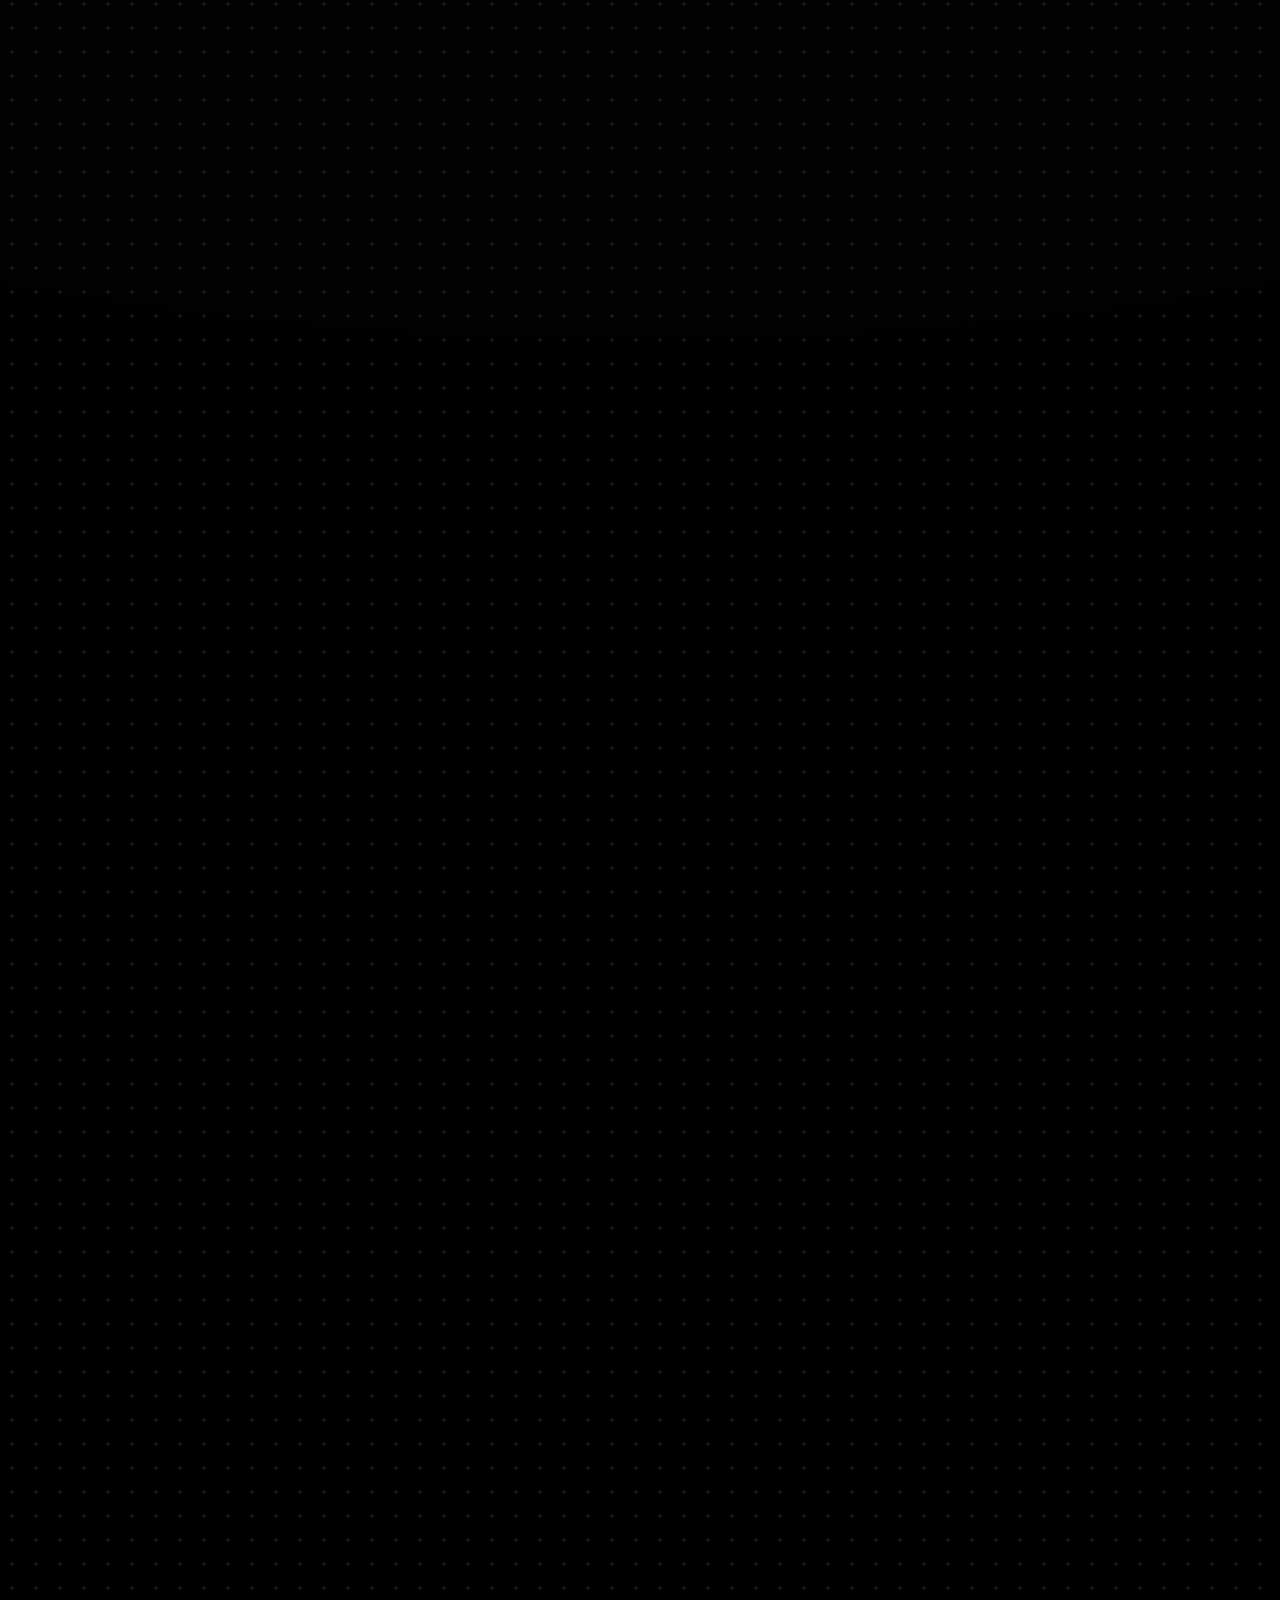
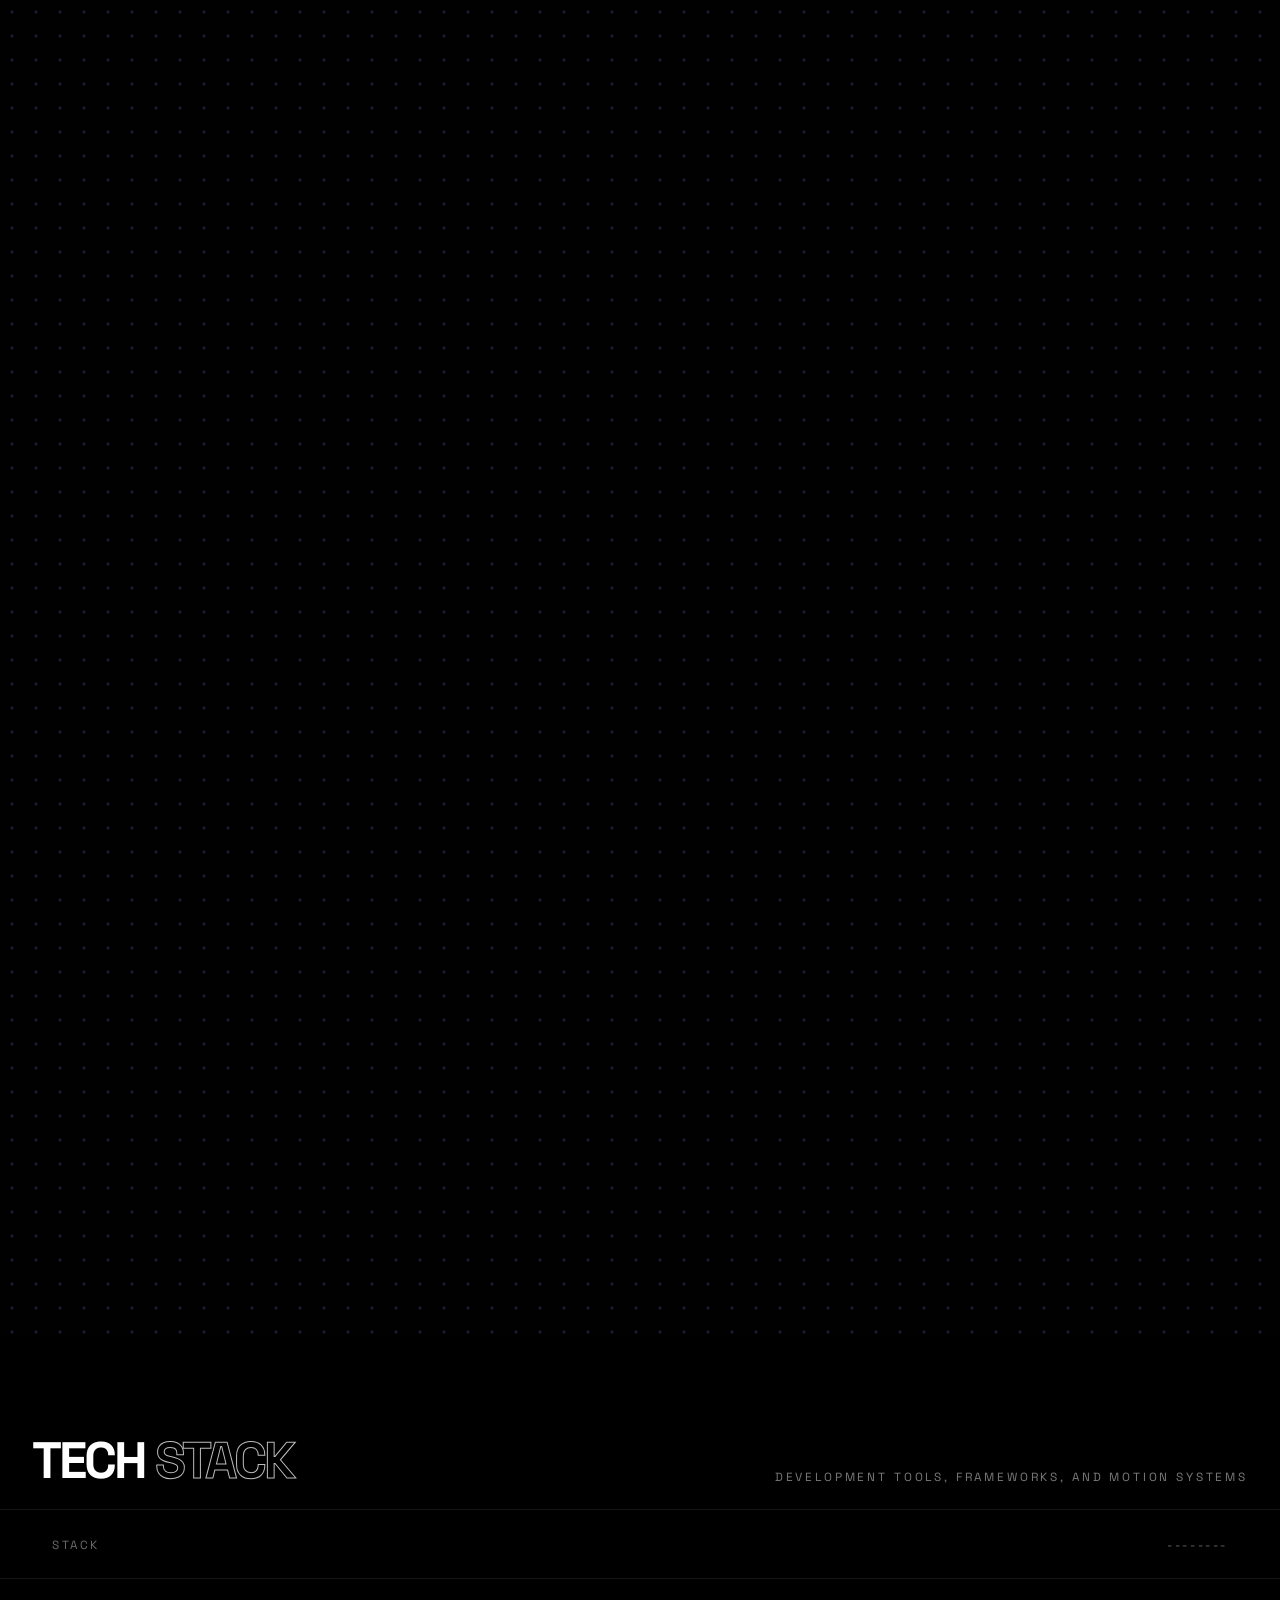
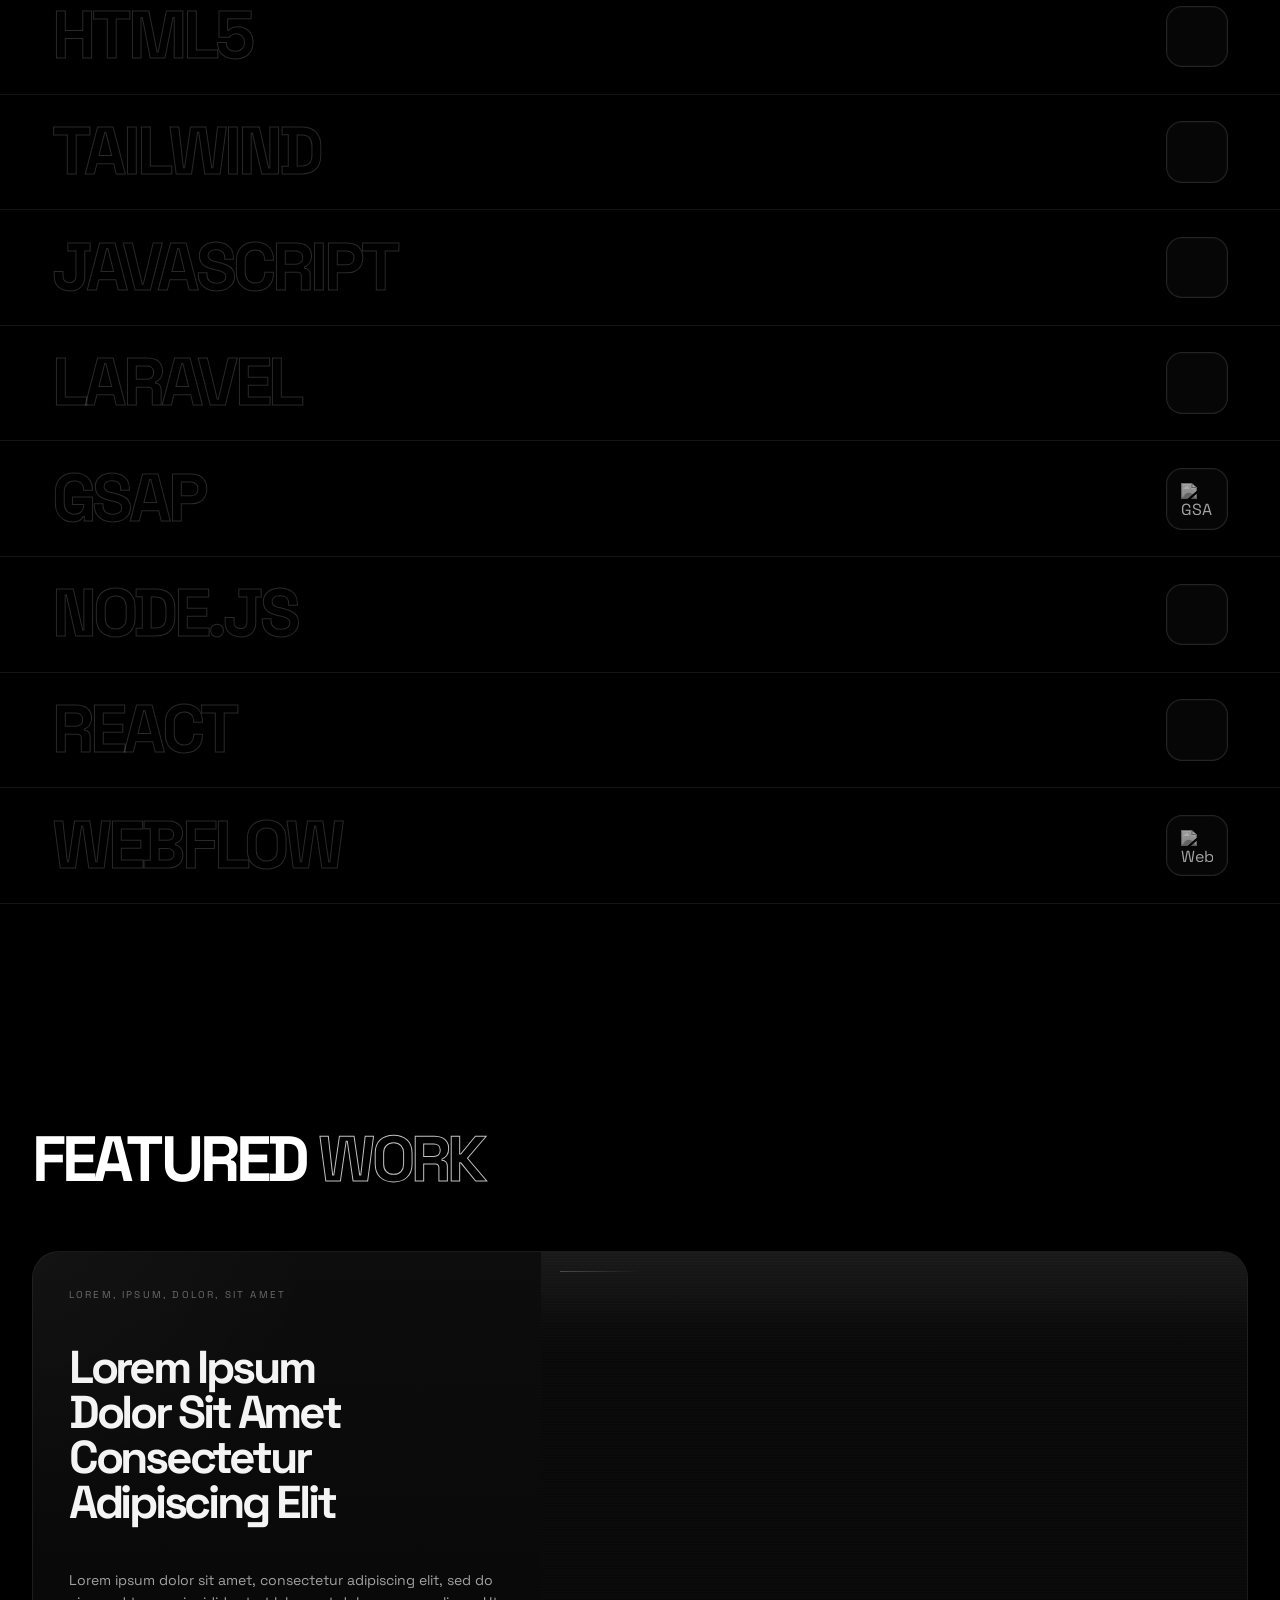
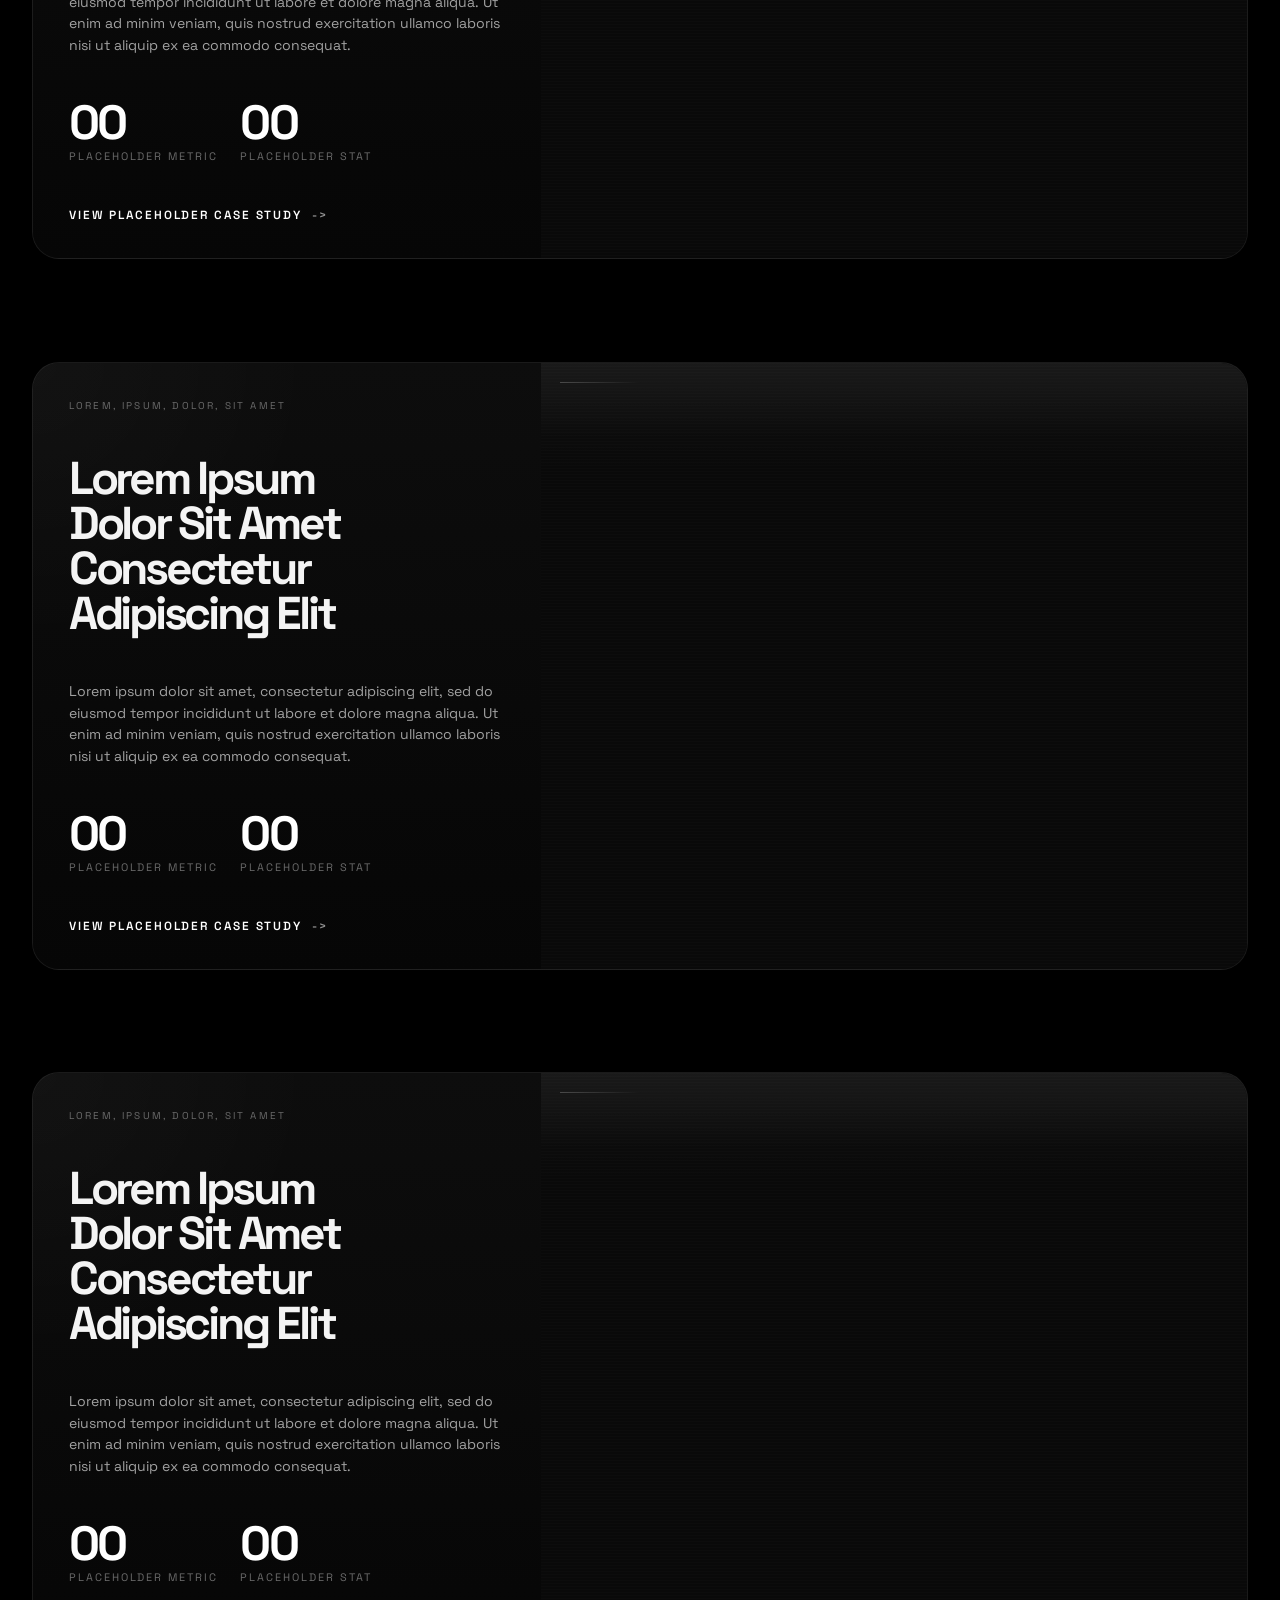
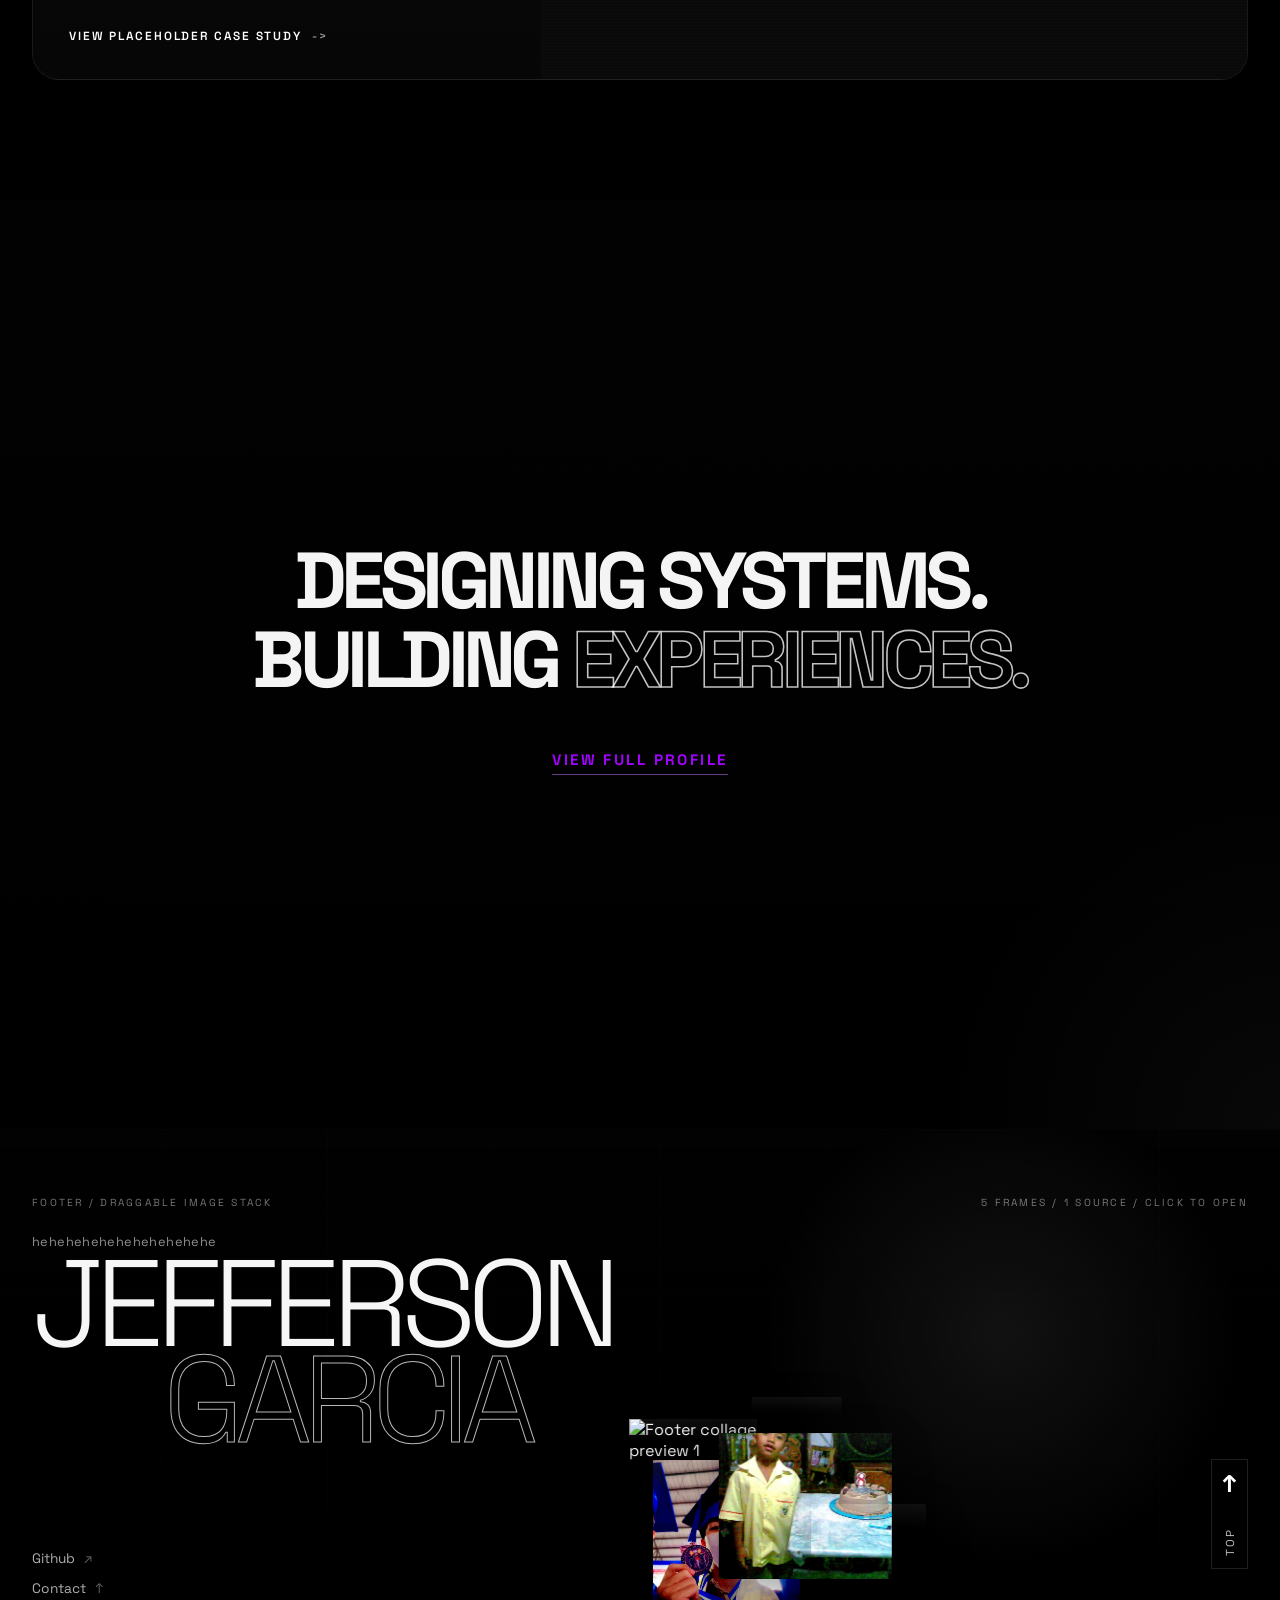
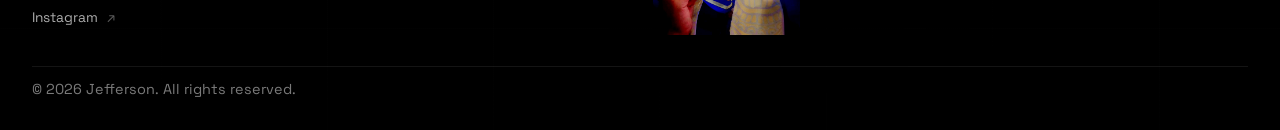
==== commit fd5ab6e7: "ye yea yea" ====
--- a/HTML/index.html
+++ b/HTML/index.html
@@ -6,6 +6,29 @@
         <meta
             name="description"
             content="Jefferson portfolio concept with a precision-built editorial hero."
+        />
+        <script>
+            (() => {
+                try {
+                    if (
+                        window.sessionStorage.getItem(
+                            "jeffersonPortfolioIntroSeen",
+                        ) === "true"
+                    ) {
+                        document.documentElement.classList.add(
+                            "has-seen-intro",
+                        );
+                    }
+                } catch (error) {
+                    // Keep the intro enabled if session storage is unavailable.
+                }
+            })();
+        </script>
+
+        <link
+            rel="icon"
+            type="image/x-icon"
+            href="../Assets/faviconLight.jpg"
         />
 
         <link rel="preconnect" href="https://fonts.googleapis.com" />
@@ -18,12 +41,39 @@
             rel="stylesheet"
             href="https://cdn.jsdelivr.net/gh/devicons/devicon@latest/devicon.min.css"
         />
+        <noscript>
+            <style>
+                .site-intro-loader {
+                    display: none !important;
+                }
+
+                body.is-intro-loading {
+                    overflow: auto !important;
+                }
+            </style>
+        </noscript>
 
         <link rel="stylesheet" href="../CSS/style.css" />
 
         <title>Jefferson | Web Developer</title>
     </head>
-    <body>
+    <body class="is-intro-loading">
+        <div class="site-intro-loader" id="siteIntroLoader" aria-hidden="true">
+            <div
+                class="site-intro-loader-curtain site-intro-loader-curtain-top"
+            ></div>
+            <div
+                class="site-intro-loader-curtain site-intro-loader-curtain-bottom"
+            ></div>
+            <div class="site-intro-loader-center">
+                <span class="site-intro-loader-count" id="siteIntroLoaderCount">
+                    1%
+                </span>
+                <span class="site-intro-loader-line" id="siteIntroLoaderLine">
+                </span>
+            </div>
+        </div>
+
         <div class="page-shell">
             <svg
                 class="drag-tether-layer"
--- a/CSS/style.css
+++ b/CSS/style.css
@@ -1,12 +1,14 @@
 :root {
-    --bg: #040404;
+    --bg: #010101;
     --panel: rgba(255, 255, 255, 0.03);
     --line: rgba(255, 255, 255, 0.12);
     --line-strong: rgba(255, 255, 255, 0.36);
     --text: #f3f3f3;
     --muted: rgba(255, 255, 255, 0.44);
-    --accent: #de0606;
-    --glow: #ac0202;
+    --accent: #ae00ff;
+    --glow: #7c3ca1;
+    --hero-accent: #9666ff;
+    --hero-accent-rgb: 150 102 255;
     --shadow: 0 30px 80px rgba(0, 0, 0, 0.45);
     --shell-top-space: 1.5rem;
     --shell-side-space: clamp(1.2rem, 3vw, 2.5rem);
@@ -41,15 +43,23 @@
         ),
         radial-gradient(
             circle,
-            rgba(255, 255, 255, 0.12) 1px,
-            transparent 1.2px
+            rgba(150, 102, 255, 0.22) 1.4px,
+            transparent 1.7px
         ),
         var(--bg);
     background-size:
         auto,
         auto,
-        22px 22px,
+        24px 24px,
         auto;
+}
+
+body.is-intro-loading {
+    overflow: hidden;
+}
+
+html.has-seen-intro body.is-intro-loading {
+    overflow: auto;
 }
 
 a,
@@ -66,6 +76,182 @@
     border: 0;
     background: none;
     color: inherit;
+}
+
+.site-intro-loader {
+    position: fixed;
+    inset: 0;
+    z-index: 40;
+    overflow: clip;
+    isolation: isolate;
+    opacity: 1;
+    visibility: visible;
+    transition:
+        opacity 320ms ease,
+        visibility 0s linear 320ms;
+}
+
+html.has-seen-intro .site-intro-loader {
+    display: none;
+}
+
+.site-intro-loader.is-opening,
+.site-intro-loader.is-hidden {
+    pointer-events: none;
+}
+
+.site-intro-loader.is-hidden {
+    opacity: 0;
+    visibility: hidden;
+}
+
+.site-intro-loader-curtain {
+    position: absolute;
+    left: 0;
+    width: 100%;
+    height: calc(50% + 1px);
+    transition:
+        transform 900ms cubic-bezier(0.76, 0, 0.24, 1),
+        opacity 320ms ease;
+    will-change: transform;
+}
+
+.site-intro-loader-curtain-top {
+    top: 0;
+    background:
+        radial-gradient(
+            circle at 50% 100%,
+            rgb(var(--hero-accent-rgb) / 0.14),
+            transparent 34%
+        ),
+        linear-gradient(180deg, rgba(255, 255, 255, 0.05), transparent 42%),
+        #010101;
+    box-shadow: inset 0 -1px 0 rgba(255, 255, 255, 0.06);
+}
+
+.site-intro-loader-curtain-bottom {
+    bottom: 0;
+    background:
+        radial-gradient(
+            circle at 50% 0%,
+            rgb(var(--hero-accent-rgb) / 0.14),
+            transparent 34%
+        ),
+        linear-gradient(0deg, rgba(255, 255, 255, 0.05), transparent 42%),
+        #010101;
+    box-shadow: inset 0 1px 0 rgba(255, 255, 255, 0.06);
+}
+
+.site-intro-loader.is-opening .site-intro-loader-curtain-top {
+    transform: translateY(calc(-100% - 3rem));
+}
+
+.site-intro-loader.is-opening .site-intro-loader-curtain-bottom {
+    transform: translateY(calc(100% + 3rem));
+}
+
+.site-intro-loader-center {
+    position: absolute;
+    inset: 0;
+    z-index: 1;
+    pointer-events: none;
+}
+
+.site-intro-loader-count,
+.site-intro-loader-line {
+    position: absolute;
+    left: 50%;
+    top: 50%;
+    transform: translate(-50%, -50%);
+}
+
+.site-intro-loader-count {
+    font-size: clamp(3.8rem, 10vw, 7rem);
+    font-weight: 700;
+    line-height: 1;
+    letter-spacing: 0.08em;
+    color: rgba(255, 255, 255, 0.92);
+    font-variant-numeric: tabular-nums;
+    text-transform: uppercase;
+    text-shadow: 0 0 0 rgb(var(--hero-accent-rgb) / 0);
+    filter: drop-shadow(0 0 0 rgb(var(--hero-accent-rgb) / 0));
+    transition:
+        opacity 560ms ease,
+        color 780ms ease,
+        text-shadow 900ms ease,
+        filter 900ms ease,
+        transform 560ms ease;
+}
+
+.site-intro-loader.is-complete .site-intro-loader-count {
+    color: #f3ebff;
+    text-shadow:
+        0 0 20px rgb(var(--hero-accent-rgb) / 0.7),
+        0 0 44px rgb(var(--hero-accent-rgb) / 0.35);
+    filter: drop-shadow(0 0 1rem rgb(var(--hero-accent-rgb) / 0.28));
+}
+
+.site-intro-loader.is-blinking .site-intro-loader-count {
+    animation: intro-loader-bulb-blink 560ms steps(1, end) 1 both;
+}
+
+.site-intro-loader.is-fading-count .site-intro-loader-count {
+    opacity: 0;
+    transform: translate(-50%, -50%) scale(0.968);
+}
+
+.site-intro-loader-line {
+    width: min(32rem, 60vw);
+    height: 1px;
+    border-radius: 999px;
+    opacity: 0;
+    background: linear-gradient(
+        90deg,
+        transparent 0%,
+        rgb(var(--hero-accent-rgb) / 0.52) 16%,
+        rgba(255, 255, 255, 0.94) 50%,
+        rgb(var(--hero-accent-rgb) / 0.52) 84%,
+        transparent 100%
+    );
+    box-shadow: 0 0 20px rgb(var(--hero-accent-rgb) / 0.22);
+    transform: translate(-50%, -50%) scaleX(0.12);
+    transform-origin: center;
+    transition:
+        opacity 380ms ease,
+        transform 620ms cubic-bezier(0.22, 1, 0.36, 1),
+        box-shadow 380ms ease;
+}
+
+.site-intro-loader.is-line-visible .site-intro-loader-line {
+    opacity: 1;
+    transform: translate(-50%, -50%) scaleX(1);
+}
+
+.site-intro-loader.is-opening .site-intro-loader-line {
+    opacity: 0;
+    transform: translate(-50%, -50%) scaleX(1.5);
+    box-shadow: 0 0 28px rgb(var(--hero-accent-rgb) / 0.28);
+}
+
+@keyframes intro-loader-bulb-blink {
+    0%,
+    100% {
+        opacity: 1;
+    }
+
+    12%,
+    46% {
+        opacity: 0.28;
+    }
+
+    28%,
+    64% {
+        opacity: 1;
+    }
+
+    76% {
+        opacity: 0.6;
+    }
 }
 
 .page-shell {
@@ -92,7 +278,7 @@
 
 .drag-tether-line {
     fill: none;
-    stroke: #ff3b4f;
+    stroke: var(--hero-accent);
     stroke-width: 1;
     stroke-dasharray: 5 5;
     stroke-linecap: round;
@@ -120,13 +306,13 @@
     justify-content: center;
     padding: 0.38rem 0.56rem;
     border-radius: 0.34rem;
-    background: #ff3b4f;
+    background: var(--hero-accent);
     color: #ffffff;
     font-size: 0.72rem;
     font-weight: 700;
     line-height: 1;
     letter-spacing: 0.02em;
-    box-shadow: 0 10px 26px rgba(255, 59, 79, 0.24);
+    box-shadow: 0 10px 26px rgb(var(--hero-accent-rgb) / 0.24);
 }
 
 main {
@@ -269,25 +455,31 @@
         linear-gradient(
             90deg,
             transparent 0%,
-            rgba(255, 255, 255, 0.03) 49.5%,
+            rgba(255, 255, 255, 0.05) 49.5%,
             transparent 50.5%
         ),
         linear-gradient(
             180deg,
             transparent 0%,
-            rgba(222, 6, 6, 0.08) 49.5%,
+            rgb(var(--hero-accent-rgb) / 0.18) 49.5%,
             transparent 50.5%
         ),
         radial-gradient(
             circle at 50% 50%,
-            rgba(255, 255, 255, 0.04),
+            rgb(var(--hero-accent-rgb) / 0.1),
+            transparent 42%
+        ),
+        radial-gradient(
+            circle at 50% 50%,
+            rgba(255, 255, 255, 0.05),
             transparent 56%
         );
     background-size:
         100% 100%,
         100% 100%,
+        100% 100%,
         100% 100%;
-    opacity: 0.35;
+    opacity: 0.74;
 }
 
 .hero-atmosphere::after {
@@ -300,10 +492,11 @@
     background: linear-gradient(
         90deg,
         transparent,
-        rgba(222, 6, 6, 0.3),
+        rgb(var(--hero-accent-rgb) / 0.5),
         transparent
     );
-    opacity: 0.55;
+    opacity: 0.92;
+    box-shadow: 0 0 1.4rem rgb(var(--hero-accent-rgb) / 0.28);
 }
 
 .hero-panel > :not(.hero-atmosphere) {
@@ -318,14 +511,23 @@
     display: grid;
     gap: 0.3rem;
     padding: 0.85rem 1rem;
-    border: 1px solid rgba(255, 255, 255, 0.1);
-    background: rgba(255, 255, 255, 0.02);
-    color: rgba(255, 255, 255, 0.26);
+    border: 1px solid rgb(var(--hero-accent-rgb) / 0.32);
+    background:
+        linear-gradient(
+            180deg,
+            rgb(var(--hero-accent-rgb) / 0.14),
+            rgba(255, 255, 255, 0.04)
+        ),
+        rgba(9, 7, 16, 0.72);
+    color: rgba(255, 255, 255, 0.66);
     text-transform: uppercase;
     letter-spacing: 0.18em;
     box-shadow:
-        inset 0 0 0 1px rgba(255, 255, 255, 0.02),
-        0 18px 60px rgba(0, 0, 0, 0.22);
+        inset 0 0 0 1px rgb(var(--hero-accent-rgb) / 0.08),
+        0 0 0 1px rgb(var(--hero-accent-rgb) / 0.08),
+        0 0 1.75rem rgb(var(--hero-accent-rgb) / 0.18),
+        0 18px 60px rgba(0, 0, 0, 0.42);
+    backdrop-filter: blur(10px);
     transform: translate3d(
             calc(-50% + var(--orbit-shift-x, 0px)),
             calc(-50% + var(--orbit-shift-y, 0px)),
@@ -334,7 +536,7 @@
         rotate(calc(var(--orbit-tilt) + var(--orbit-shift-r, 0deg)));
     transform-origin: center;
     will-change: transform;
-    opacity: 0.74;
+    opacity: 1;
 }
 
 .hero-orbit-badge {
@@ -344,12 +546,14 @@
 
 .hero-orbit-kicker {
     font-size: 0.58rem;
-    color: rgba(222, 6, 6, 0.76);
+    color: rgb(var(--hero-accent-rgb) / 0.98);
+    text-shadow: 0 0 0.7rem rgb(var(--hero-accent-rgb) / 0.32);
 }
 
 .hero-orbit-copy {
     font-size: 0.88rem;
     letter-spacing: 0.1em;
+    color: rgba(255, 255, 255, 0.82);
 }
 
 .hero-orbit-outline {
@@ -361,15 +565,18 @@
     font-weight: 700;
     letter-spacing: 0.12em;
     color: transparent;
-    -webkit-text-stroke: 1px rgba(255, 255, 255, 0.08);
-    opacity: 0.32;
+    -webkit-text-stroke: 1px rgb(var(--hero-accent-rgb) / 0.52);
+    text-shadow:
+        0 0 1.4rem rgb(var(--hero-accent-rgb) / 0.18),
+        0 0 3rem rgb(var(--hero-accent-rgb) / 0.08);
+    opacity: 0.84;
 }
 
 .hero-orbit-chip {
     padding: 0.5rem 0.72rem;
     border-radius: 999px;
     font-size: 0.62rem;
-    color: rgba(255, 255, 255, 0.34);
+    color: rgba(255, 255, 255, 0.78);
 }
 
 .hero-orbit-note {
@@ -379,12 +586,14 @@
 
 .hero-orbit-note-title {
     font-size: 0.58rem;
-    color: rgba(222, 6, 6, 0.72);
+    color: rgb(var(--hero-accent-rgb) / 0.98);
+    text-shadow: 0 0 0.7rem rgb(var(--hero-accent-rgb) / 0.3);
 }
 
 .hero-orbit-note-copy {
     font-size: 0.76rem;
     letter-spacing: 0.1em;
+    color: rgba(255, 255, 255, 0.76);
 }
 
 .hero-orbit-ring {
@@ -393,19 +602,26 @@
     padding: 0;
     place-items: center;
     border-radius: 50%;
+    border-color: rgb(var(--hero-accent-rgb) / 0.42);
     background: radial-gradient(
         circle,
-        rgba(255, 255, 255, 0.03),
-        rgba(255, 255, 255, 0.01)
+        rgb(var(--hero-accent-rgb) / 0.24),
+        rgba(255, 255, 255, 0.03)
     );
+    box-shadow:
+        inset 0 0 0 1px rgb(var(--hero-accent-rgb) / 0.12),
+        0 0 2rem rgb(var(--hero-accent-rgb) / 0.18),
+        0 18px 60px rgba(0, 0, 0, 0.38);
 }
 
 .hero-orbit-ring-core {
     width: 1rem;
     height: 1rem;
     border-radius: 50%;
-    background: rgba(222, 6, 6, 0.4);
-    box-shadow: 0 0 0 0.65rem rgba(222, 6, 6, 0.12);
+    background: rgb(var(--hero-accent-rgb) / 0.9);
+    box-shadow:
+        0 0 0 0.85rem rgb(var(--hero-accent-rgb) / 0.24),
+        0 0 2rem rgb(var(--hero-accent-rgb) / 0.48);
 }
 
 .reveal-panel {
@@ -431,12 +647,12 @@
     left: 50%;
     top: 34%;
     margin: 0;
-    text-shadow: #ac0202 0px 0px 10px;
+    text-shadow: #7602ac 0px 0px 10px;
     font-size: 1.5rem;
     font-weight: 700;
     line-height: 1;
     letter-spacing: 0.08em;
-    color: #0036e5;
+    color: #a400e5;
     opacity: var(--reveal-index-opacity, 0);
     transform: translate(-50%, calc(-50% + var(--reveal-index-shift, 0.8rem)));
     will-change: opacity, transform;
@@ -713,8 +929,8 @@
 }
 
 .wordmark-panel-outline.draggable-wordmark.is-dragging .wordmark-text {
-    -webkit-text-stroke-color: #de0606;
-    text-shadow: 0 0 24px rgba(222, 6, 6, 0.22);
+    -webkit-text-stroke-color: var(--hero-accent);
+    text-shadow: 0 0 24px rgb(var(--hero-accent-rgb) / 0.24);
 }
 
 .draggable-wordmark.is-returning .drag-chip {
@@ -1357,10 +1573,11 @@
 
 .about-page-block-label {
     margin: 0;
-    font-size: 0.72rem;
+    font-weight: 700;
+    font-size: 0.9rem;
     letter-spacing: 0.22em;
     text-transform: uppercase;
-    color: rgba(216, 236, 142, 0.9);
+    color: rgba(140, 0, 255, 0.9);
 }
 
 .about-page-heading {
@@ -1954,12 +2171,12 @@
     align-items: center;
     justify-content: center;
     padding-bottom: 0.32rem;
-    border-bottom: 1px solid rgba(255, 120, 120, 0.52);
+    border-bottom: 1px solid rgba(194, 120, 255, 0.52);
     font-size: 0.95rem;
-    font-weight: 500;
+    font-weight: 800;
     letter-spacing: 0.16em;
     text-transform: uppercase;
-    color: #b91313;
+    color: #a200ff;
     transition:
         color 180ms ease,
         border-color 180ms ease,
@@ -1968,7 +2185,7 @@
 
 .profile-preview-link:hover,
 .profile-preview-link:focus-visible {
-    color: #002bec;
+    color: #2b00ec;
     border-color: rgb(63, 98, 214);
     transform: translateY(-1px);
 }
@@ -2387,7 +2604,7 @@
     margin-top: 15rem;
     height: 20rem;
     width: 100%;
-    background-color: #6d3ce048;
+    background-color: #740dd428;
     color: #cfcfcf;
     font-family: "Space Grotesk", sans-serif;
     font-weight: 700;
@@ -2468,7 +2685,7 @@
     font-size: 1rem;
     font-weight: 700;
     letter-spacing: -0.03em;
-    color: rgba(232, 255, 103, 0.98);
+    color: rgba(174, 0, 255, 0.98);
 }
 
 .core-foundations-item-title {
@@ -2587,8 +2804,7 @@
 .about-toolkit-card:hover .about-toolkit-icon img,
 .about-toolkit-card:focus-within .about-toolkit-icon i,
 .about-toolkit-card:focus-within .about-toolkit-icon img {
-    filter:
-        drop-shadow(0 0 0.65rem rgb(var(--about-toolkit-glow-rgb) / 0.62))
+    filter: drop-shadow(0 0 0.65rem rgb(var(--about-toolkit-glow-rgb) / 0.62))
         drop-shadow(0 0 1.2rem rgb(var(--about-toolkit-glow-rgb) / 0.34));
 }
 
@@ -3374,6 +3590,10 @@
     .about-toolkit-card,
     .about-toolkit-icon i,
     .about-toolkit-icon img,
+    .site-intro-loader,
+    .site-intro-loader-curtain,
+    .site-intro-loader-count,
+    .site-intro-loader-line,
     .drag-chip,
     .brand,
     .site-nav a {
@@ -3388,6 +3608,10 @@
         animation: none;
     }
 
+    .site-intro-loader-count {
+        animation: none;
+    }
+
     .drag-tether-layer {
         transition: none;
     }
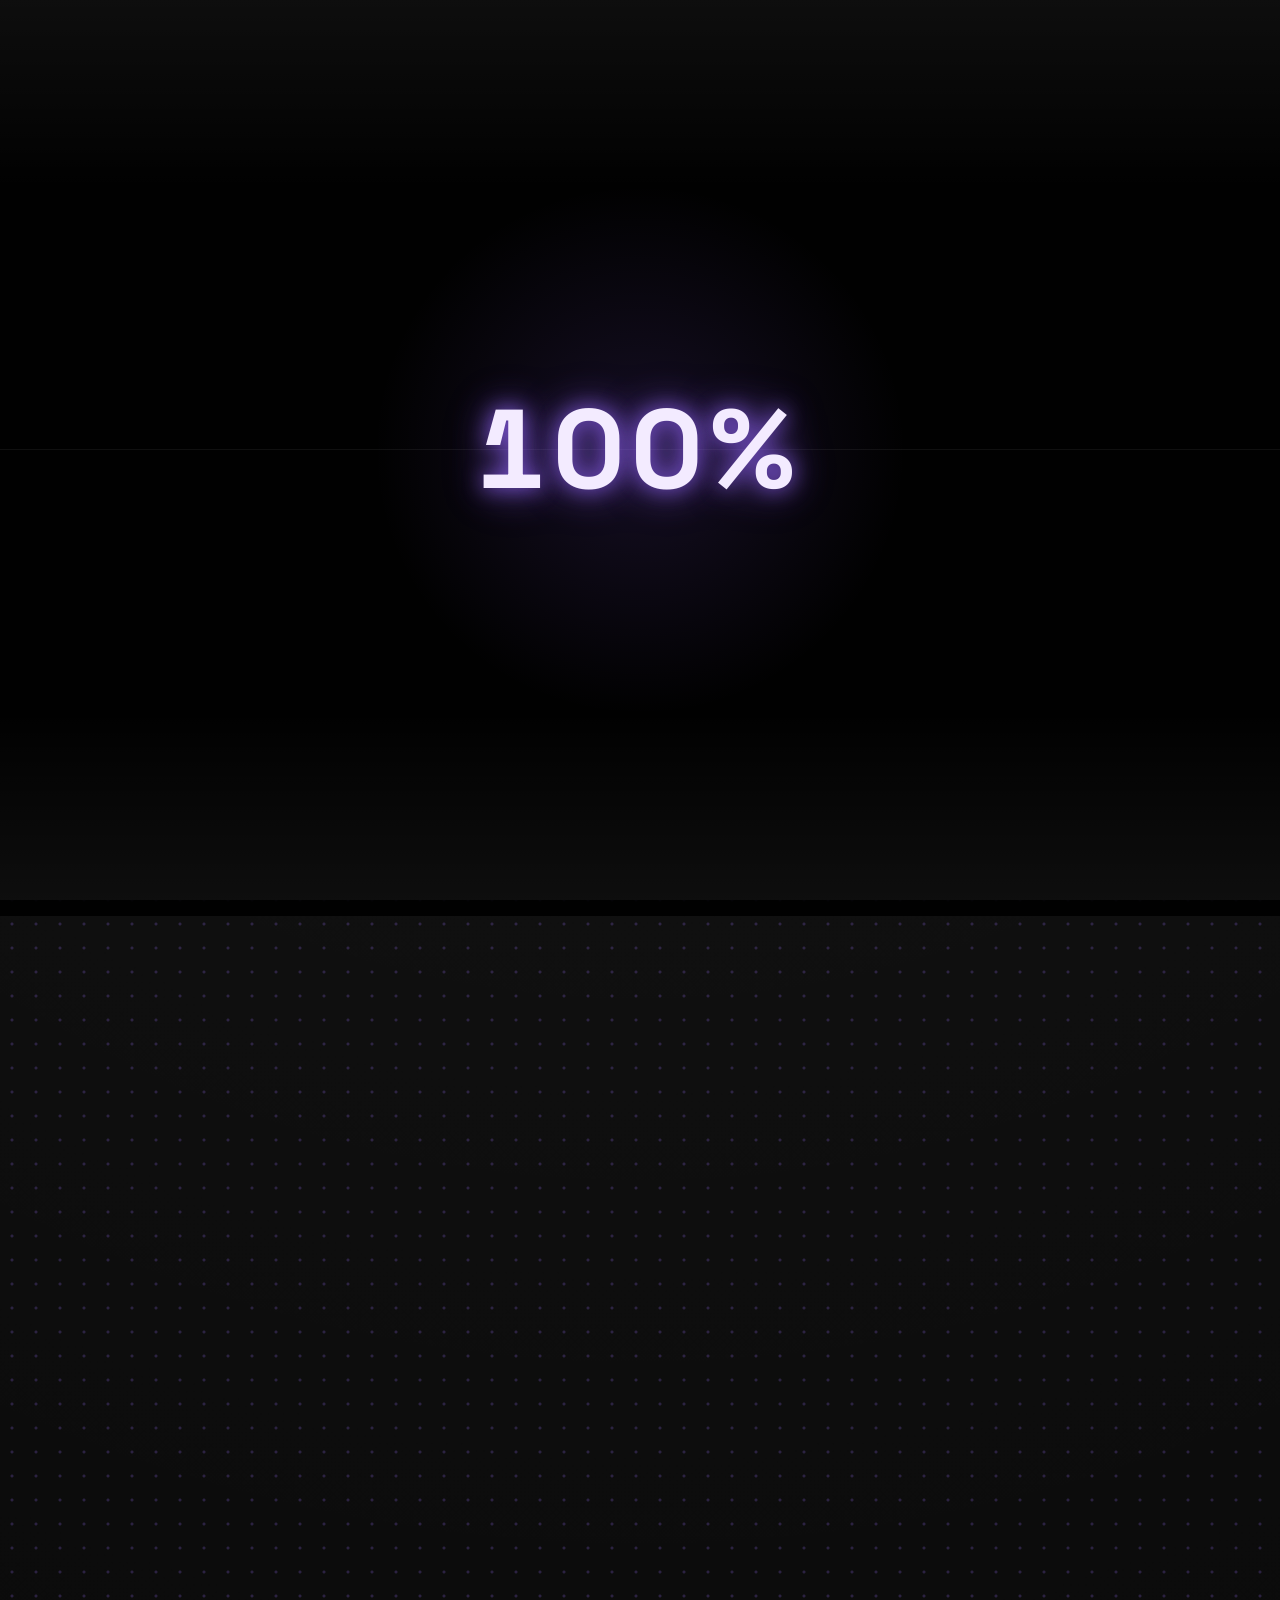
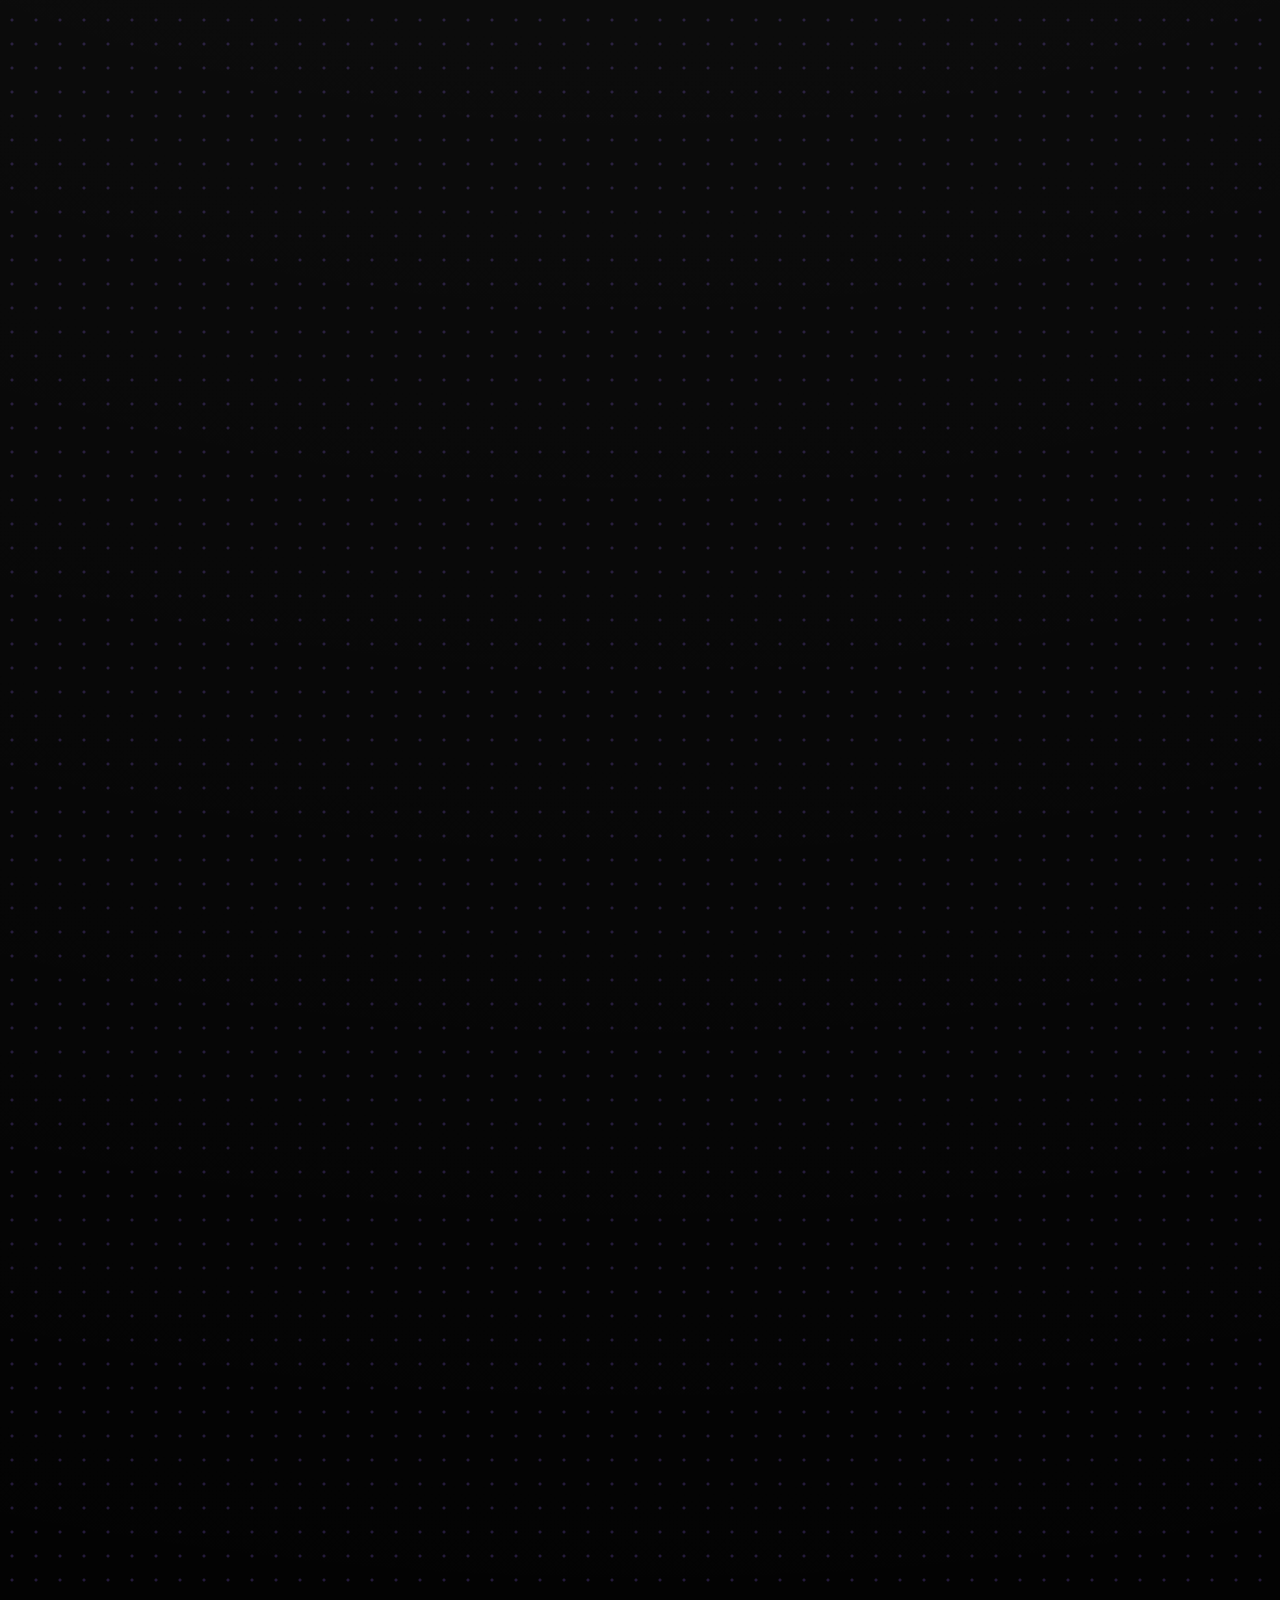
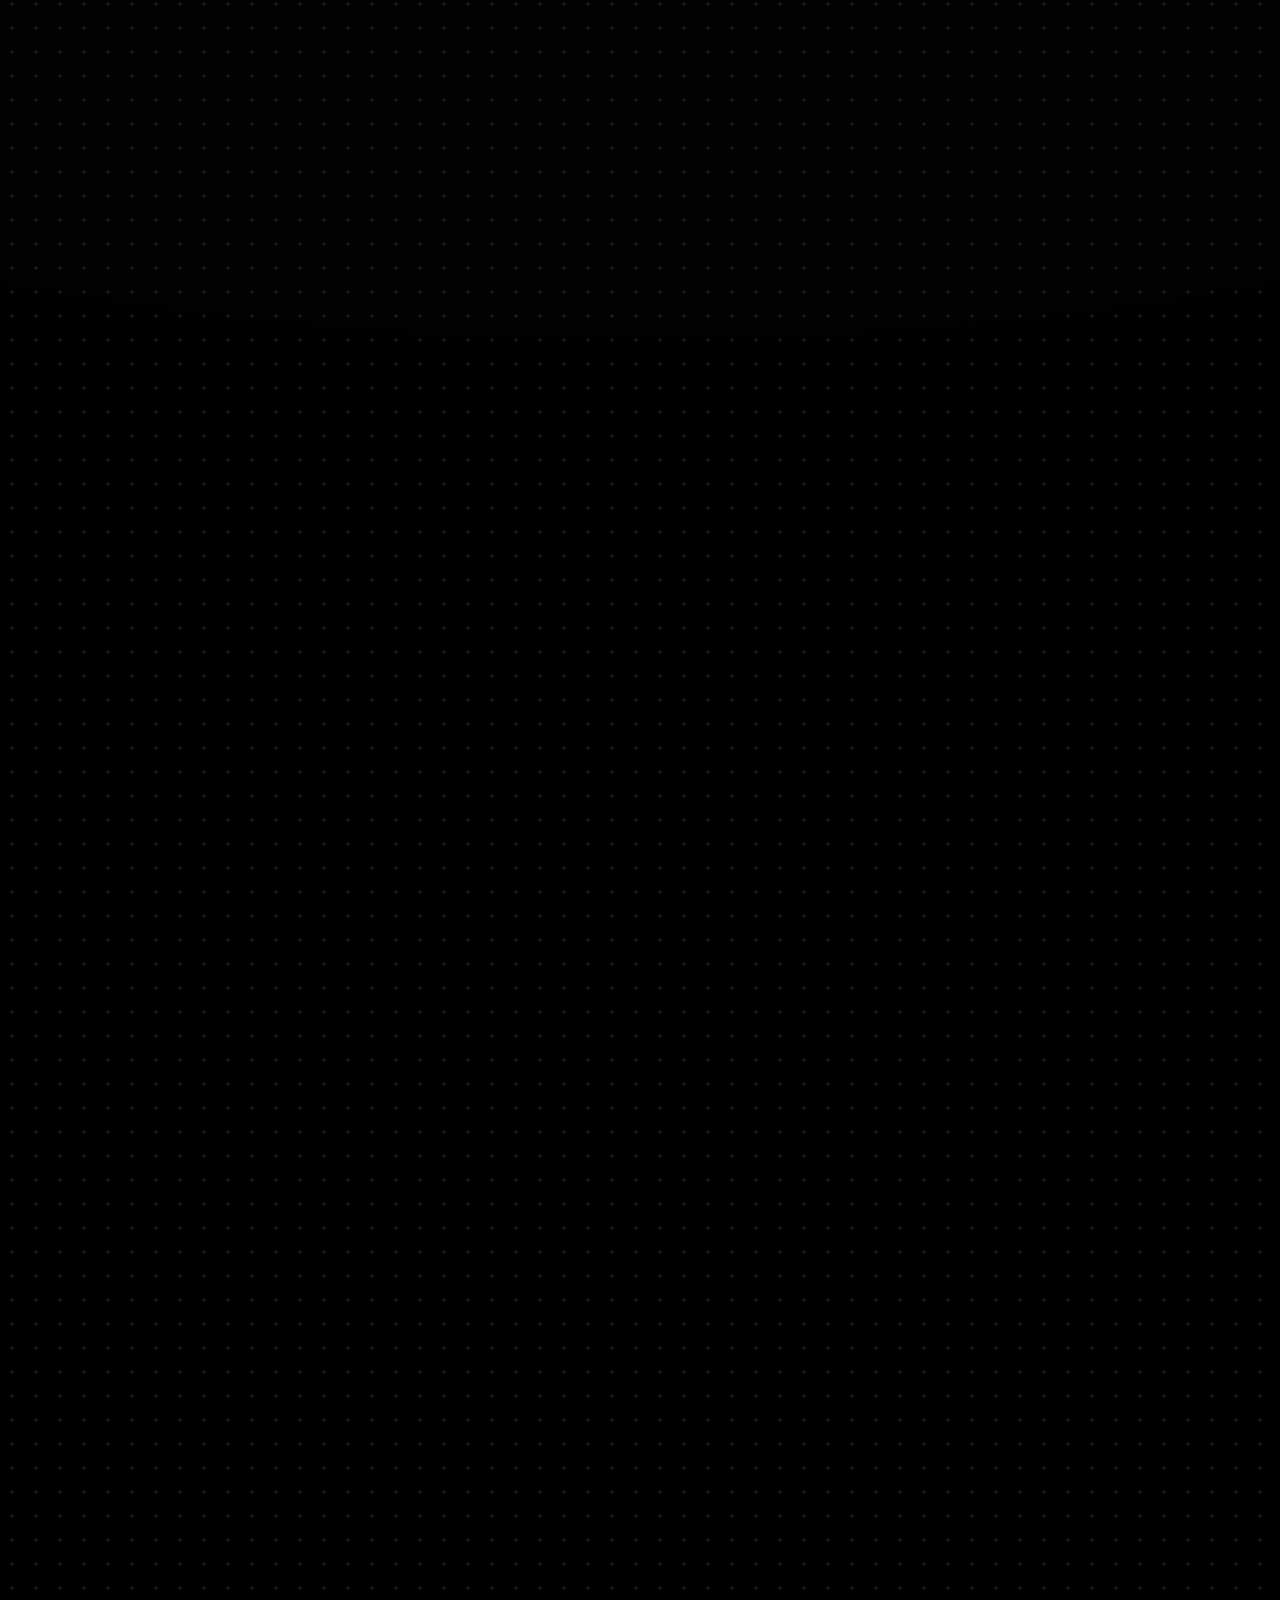
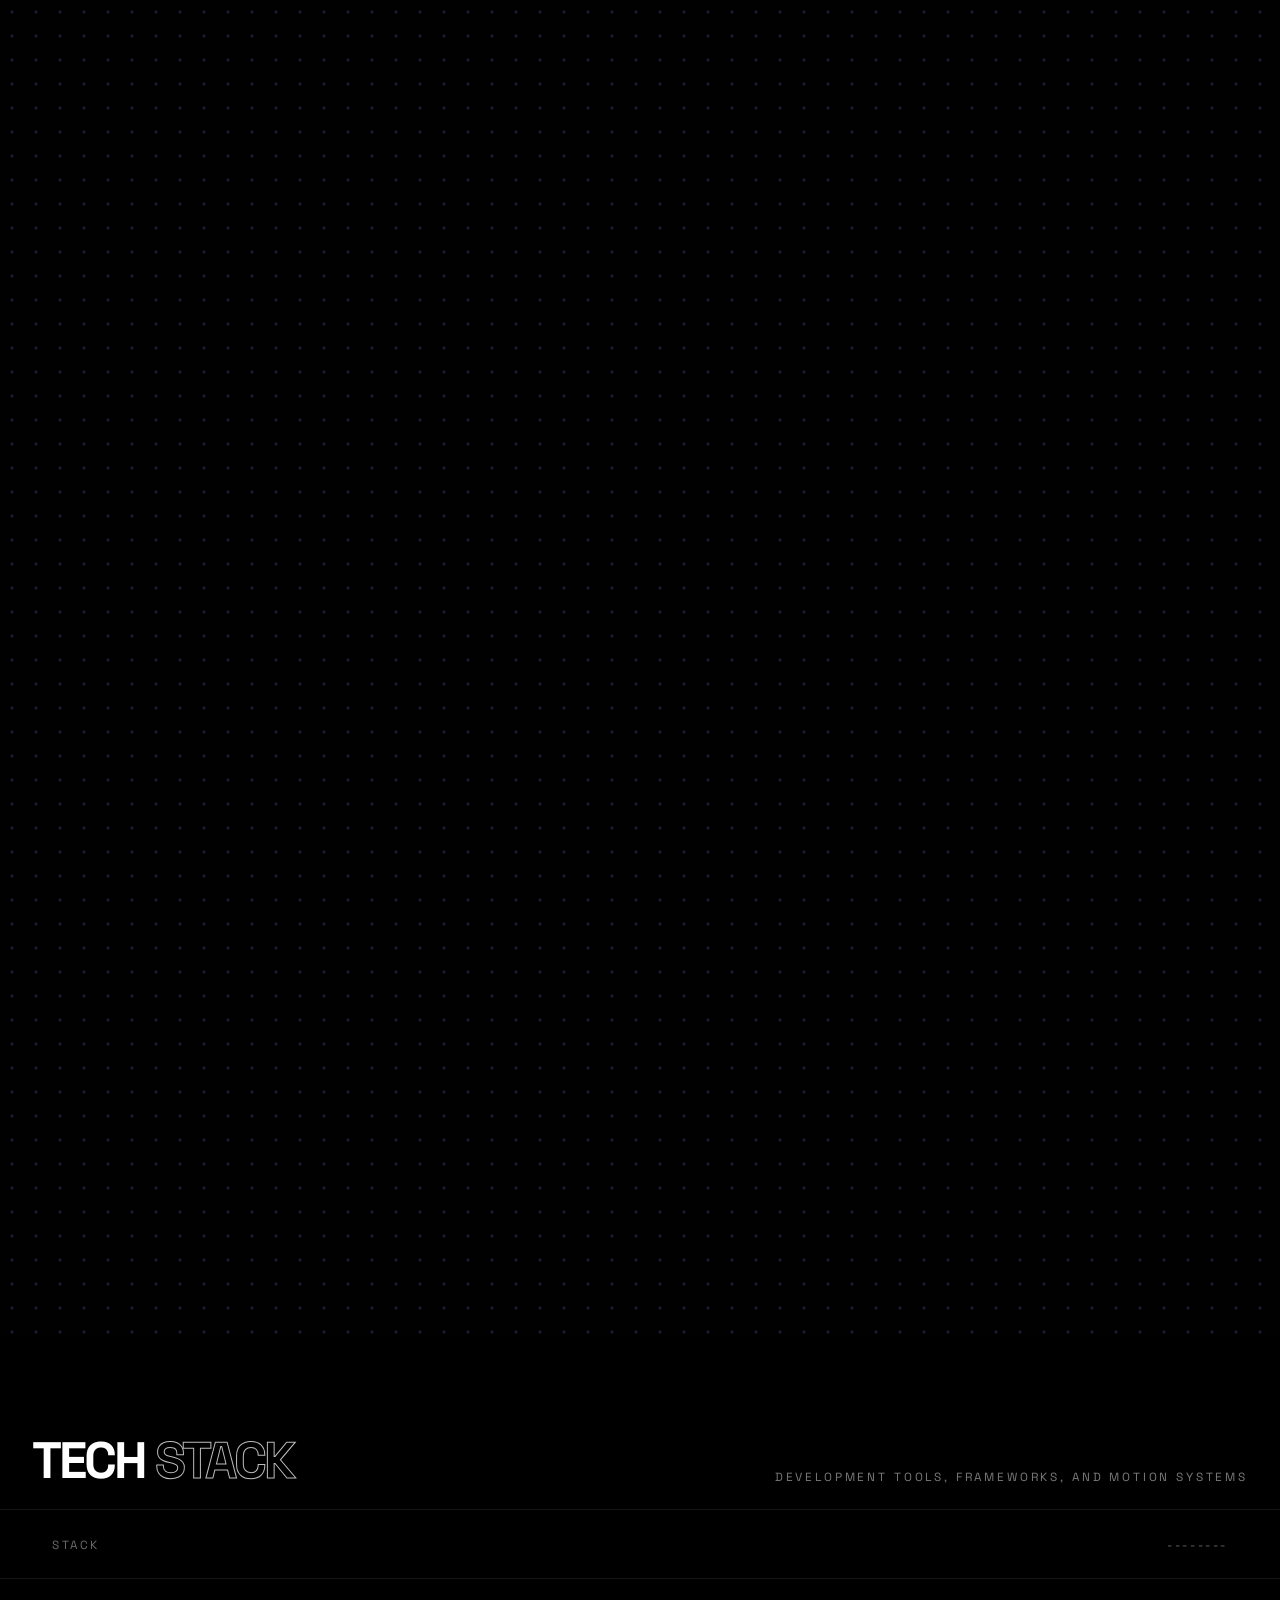
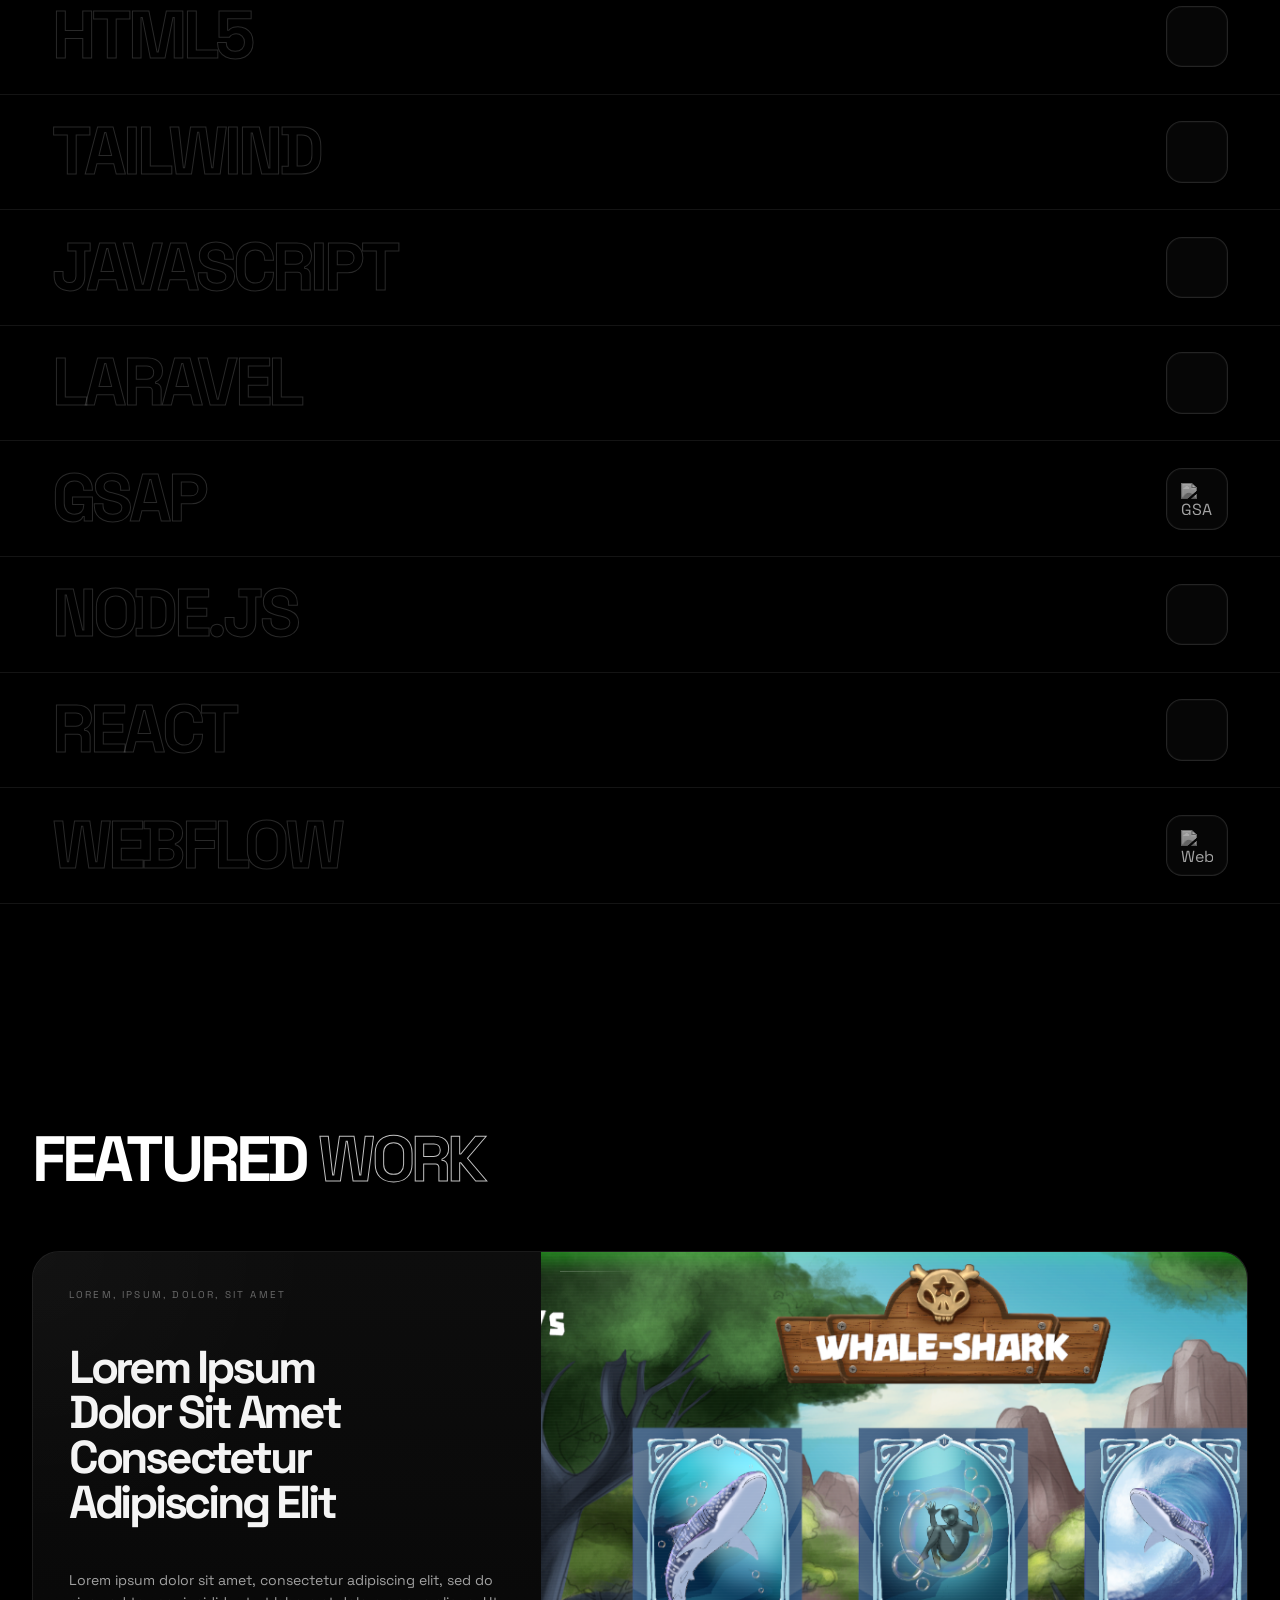
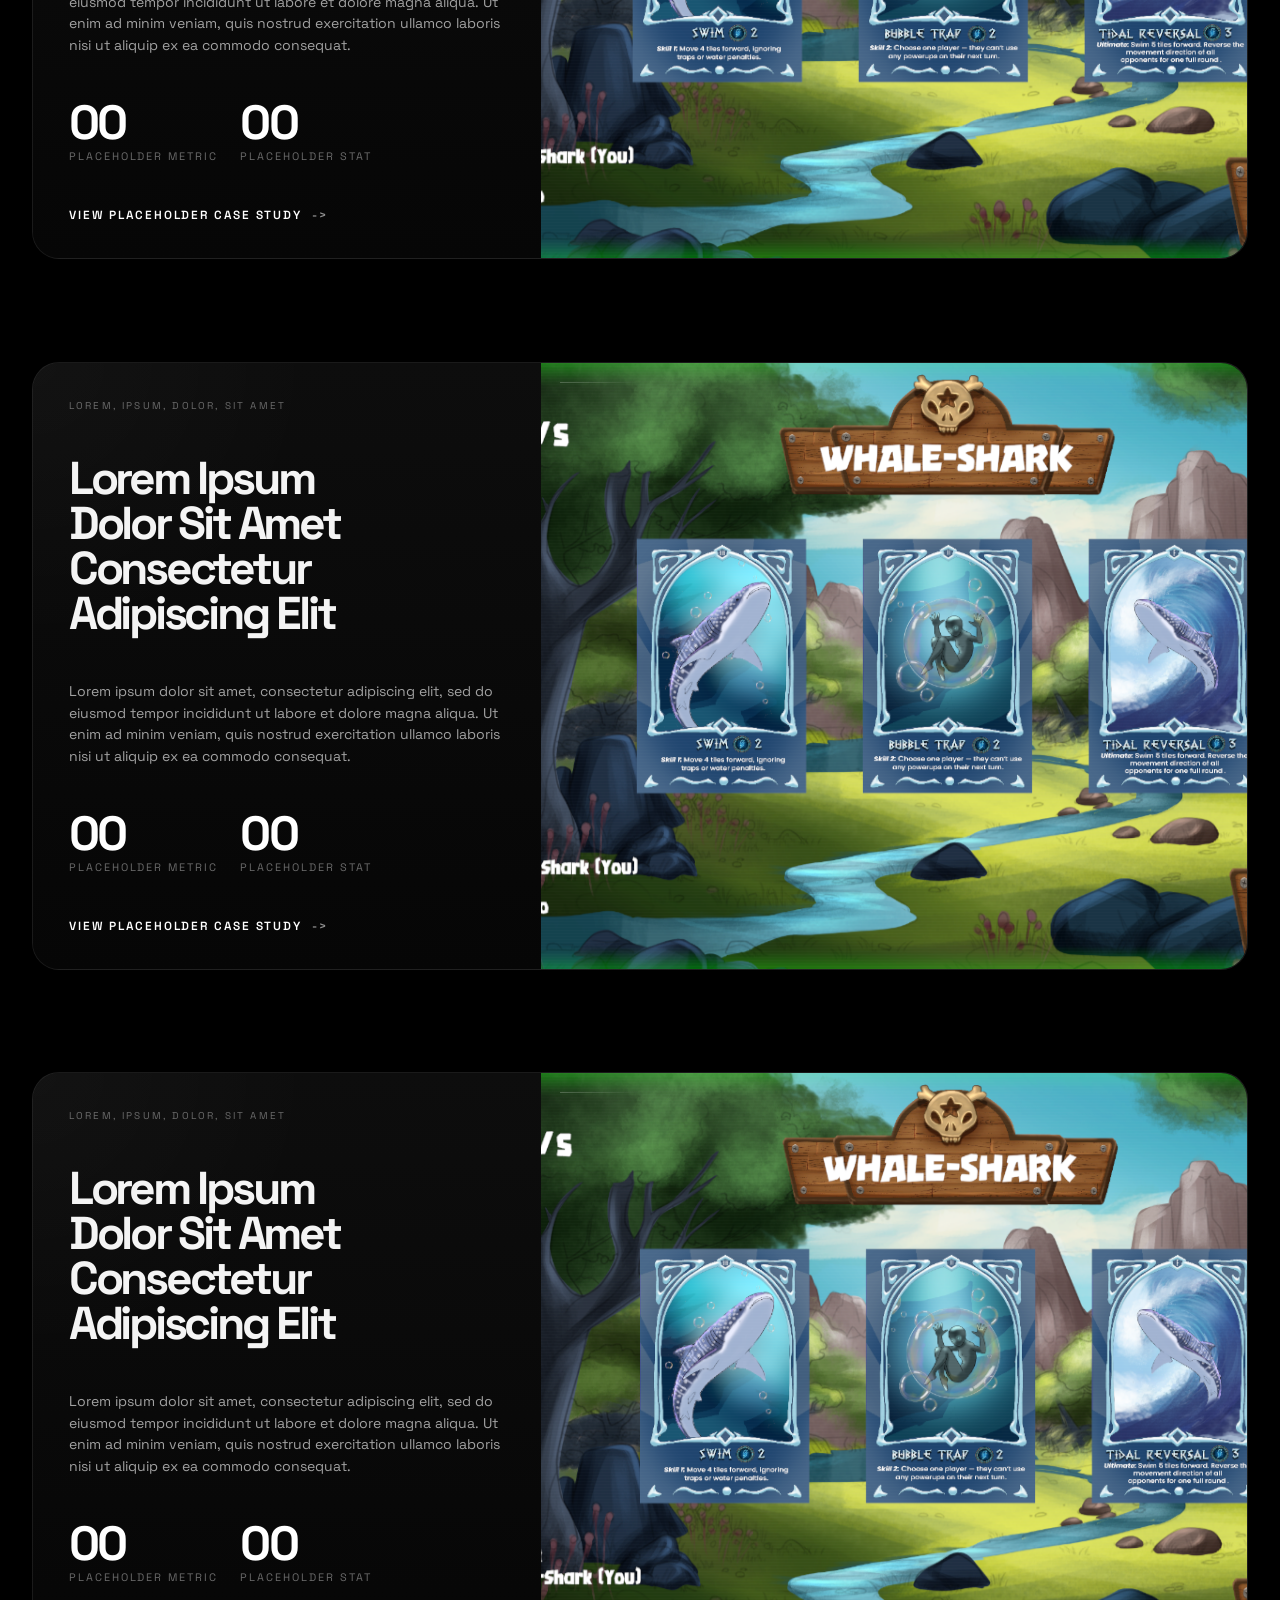
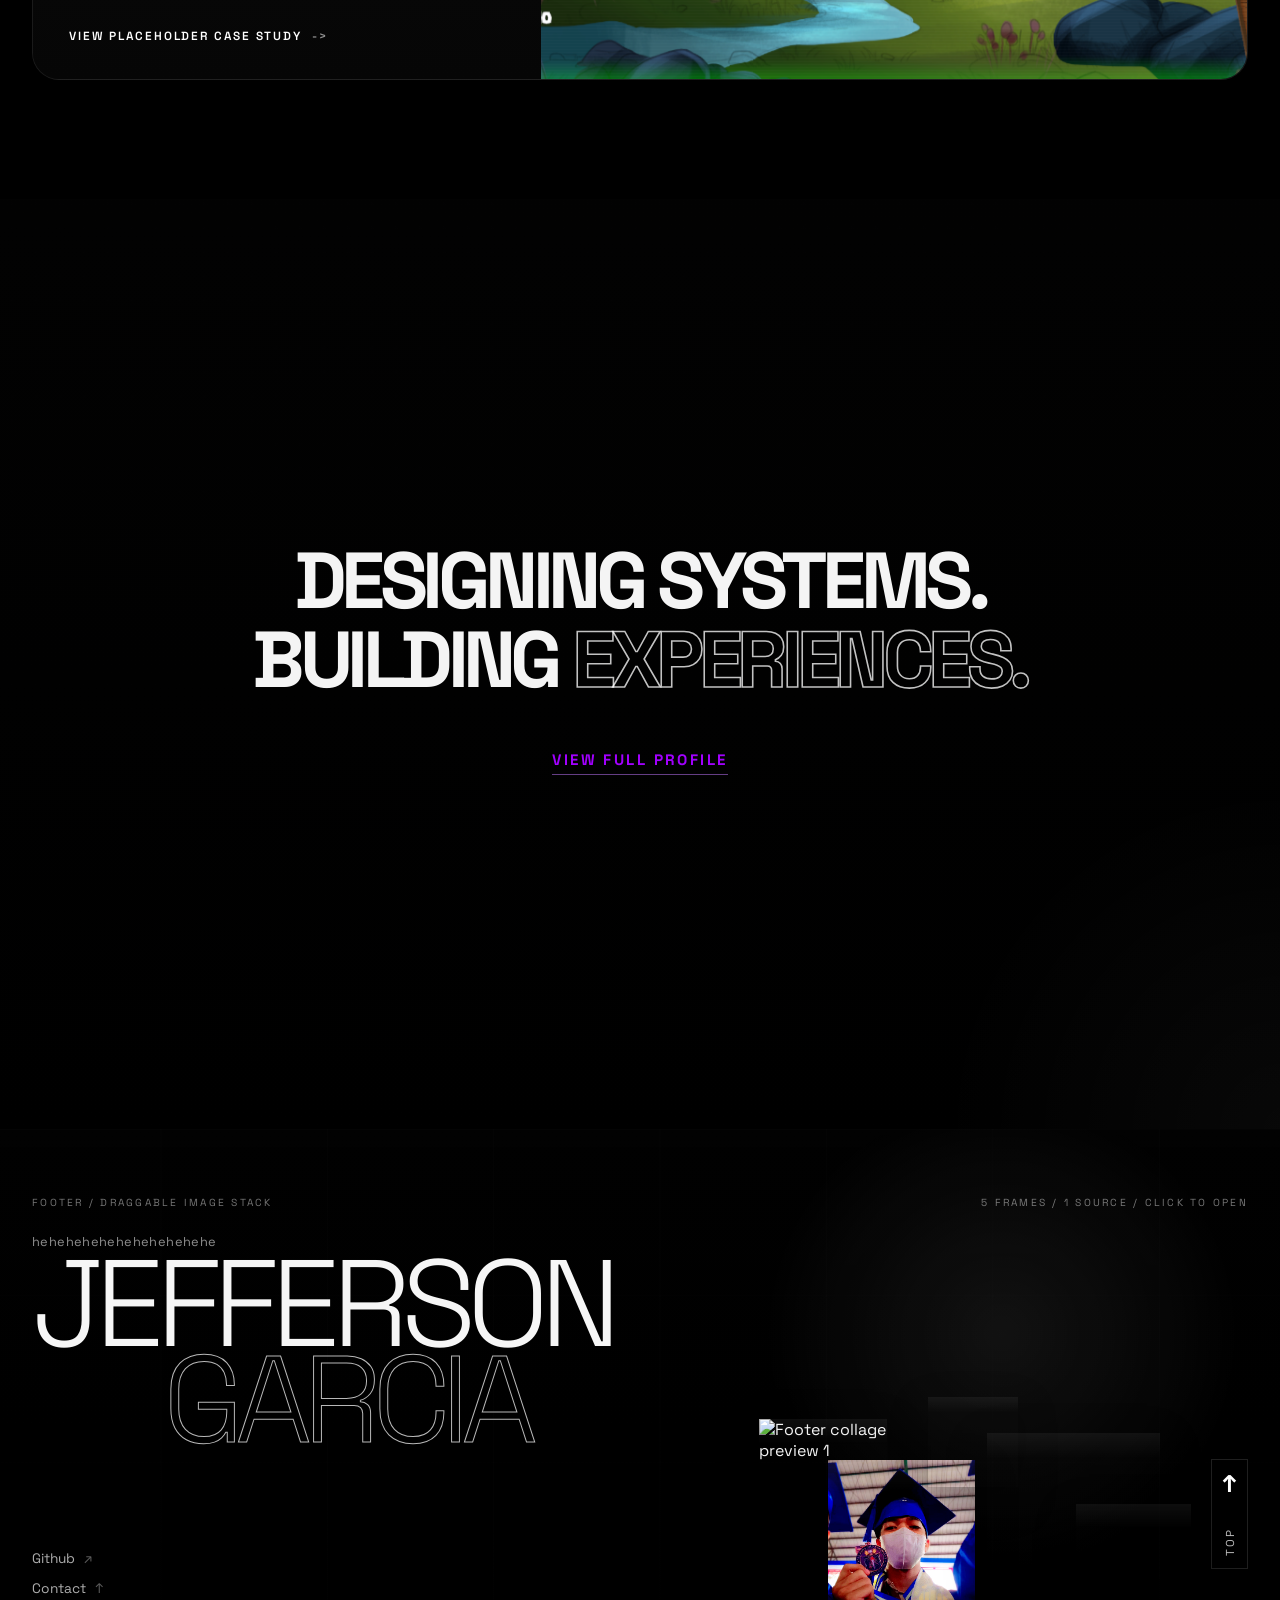
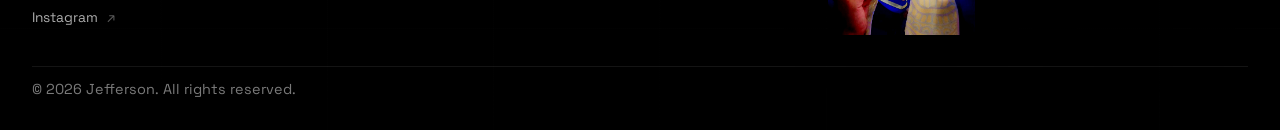
==== commit 0047a727: "yeayeayeayeyayeyeayaeyyadjhsanjcvgnwesjvbfnajvrbfjavee" ====
--- a/HTML/index.html
+++ b/HTML/index.html
@@ -149,7 +149,7 @@
                                         --orbit-tilt: 8deg;
                                     "
                                 >
-                                    SURFACE
+                                    GARCIA
                                 </div>
 
                                 <div
--- a/CSS/style.css
+++ b/CSS/style.css
@@ -451,7 +451,7 @@
     content: "";
     position: absolute;
     inset: -8%;
-    background:
+    /* background:
         linear-gradient(
             90deg,
             transparent 0%,
@@ -473,13 +473,13 @@
             circle at 50% 50%,
             rgba(255, 255, 255, 0.05),
             transparent 56%
-        );
-    background-size:
+        ); */
+    /* background-size:
         100% 100%,
         100% 100%,
         100% 100%,
         100% 100%;
-    opacity: 0.74;
+    opacity: 0.74; */
 }
 
 .hero-atmosphere::after {
@@ -527,7 +527,7 @@
         0 0 0 1px rgb(var(--hero-accent-rgb) / 0.08),
         0 0 1.75rem rgb(var(--hero-accent-rgb) / 0.18),
         0 18px 60px rgba(0, 0, 0, 0.42);
-    backdrop-filter: blur(10px);
+    /* backdrop-filter: blur(10px); */
     transform: translate3d(
             calc(-50% + var(--orbit-shift-x, 0px)),
             calc(-50% + var(--orbit-shift-y, 0px)),
@@ -858,8 +858,8 @@
     display: grid;
     place-items: center;
     border: 1px dashed transparent;
-    background: rgba(255, 255, 255, 0.01);
-    box-shadow: inset 0 0 0 1px rgba(255, 255, 255, 0.02);
+    background: rgba(0, 0, 0, 0);
+    box-shadow: inset 0 0 0 1px rgba(0, 0, 0, 0);
 }
 
 .wordmark-text {
@@ -913,7 +913,7 @@
 }
 
 .wordmark-panel.draggable-wordmark.is-active {
-    border-color: rgba(255, 255, 255, 0.3);
+    border-color: rgb(255, 255, 255);
 }
 
 .draggable-wordmark.is-dragging {
@@ -930,7 +930,6 @@
 
 .wordmark-panel-outline.draggable-wordmark.is-dragging .wordmark-text {
     -webkit-text-stroke-color: var(--hero-accent);
-    text-shadow: 0 0 24px rgb(var(--hero-accent-rgb) / 0.24);
 }
 
 .draggable-wordmark.is-returning .drag-chip {
@@ -948,7 +947,7 @@
     line-height: 1.2;
     min-height: 1.2em;
     font-weight: 500;
-    color: rgba(255, 255, 255, 0.44);
+    color: rgba(255, 255, 255, 0.815);
     white-space: nowrap;
 }
 
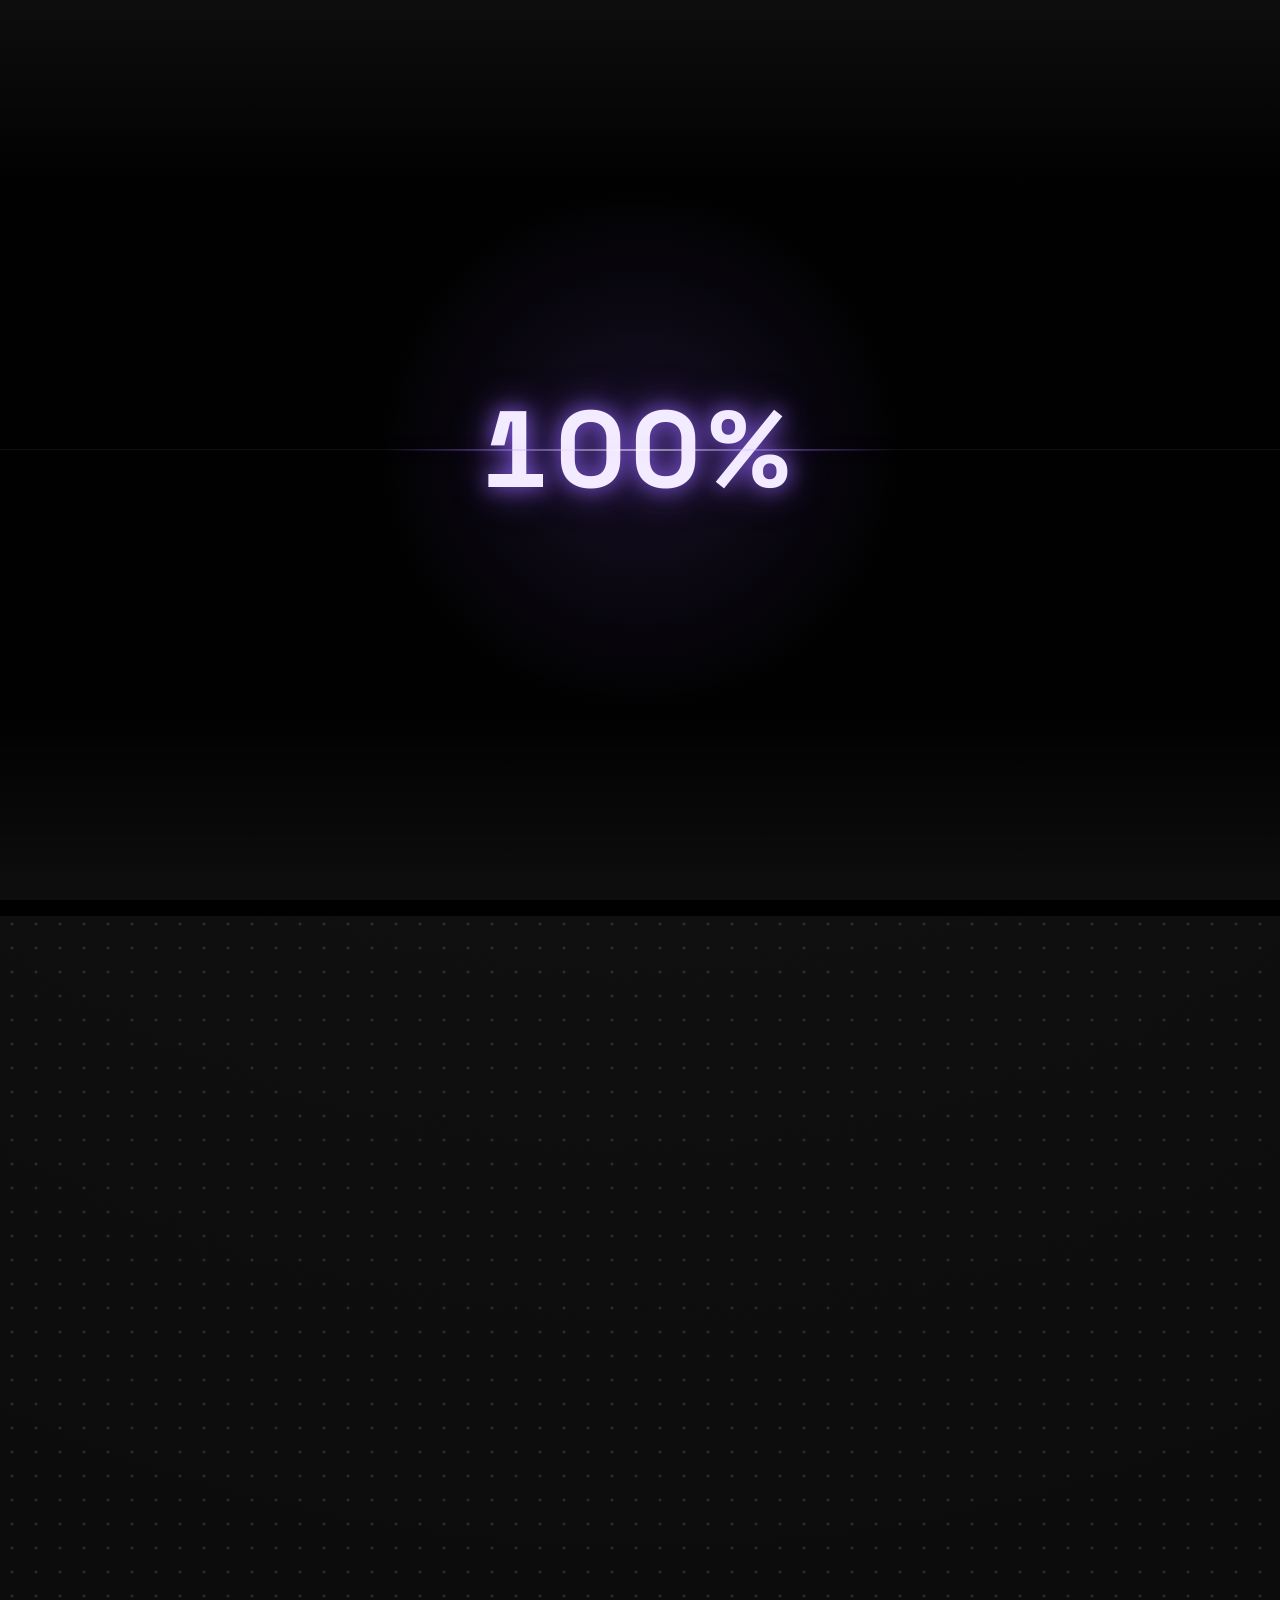
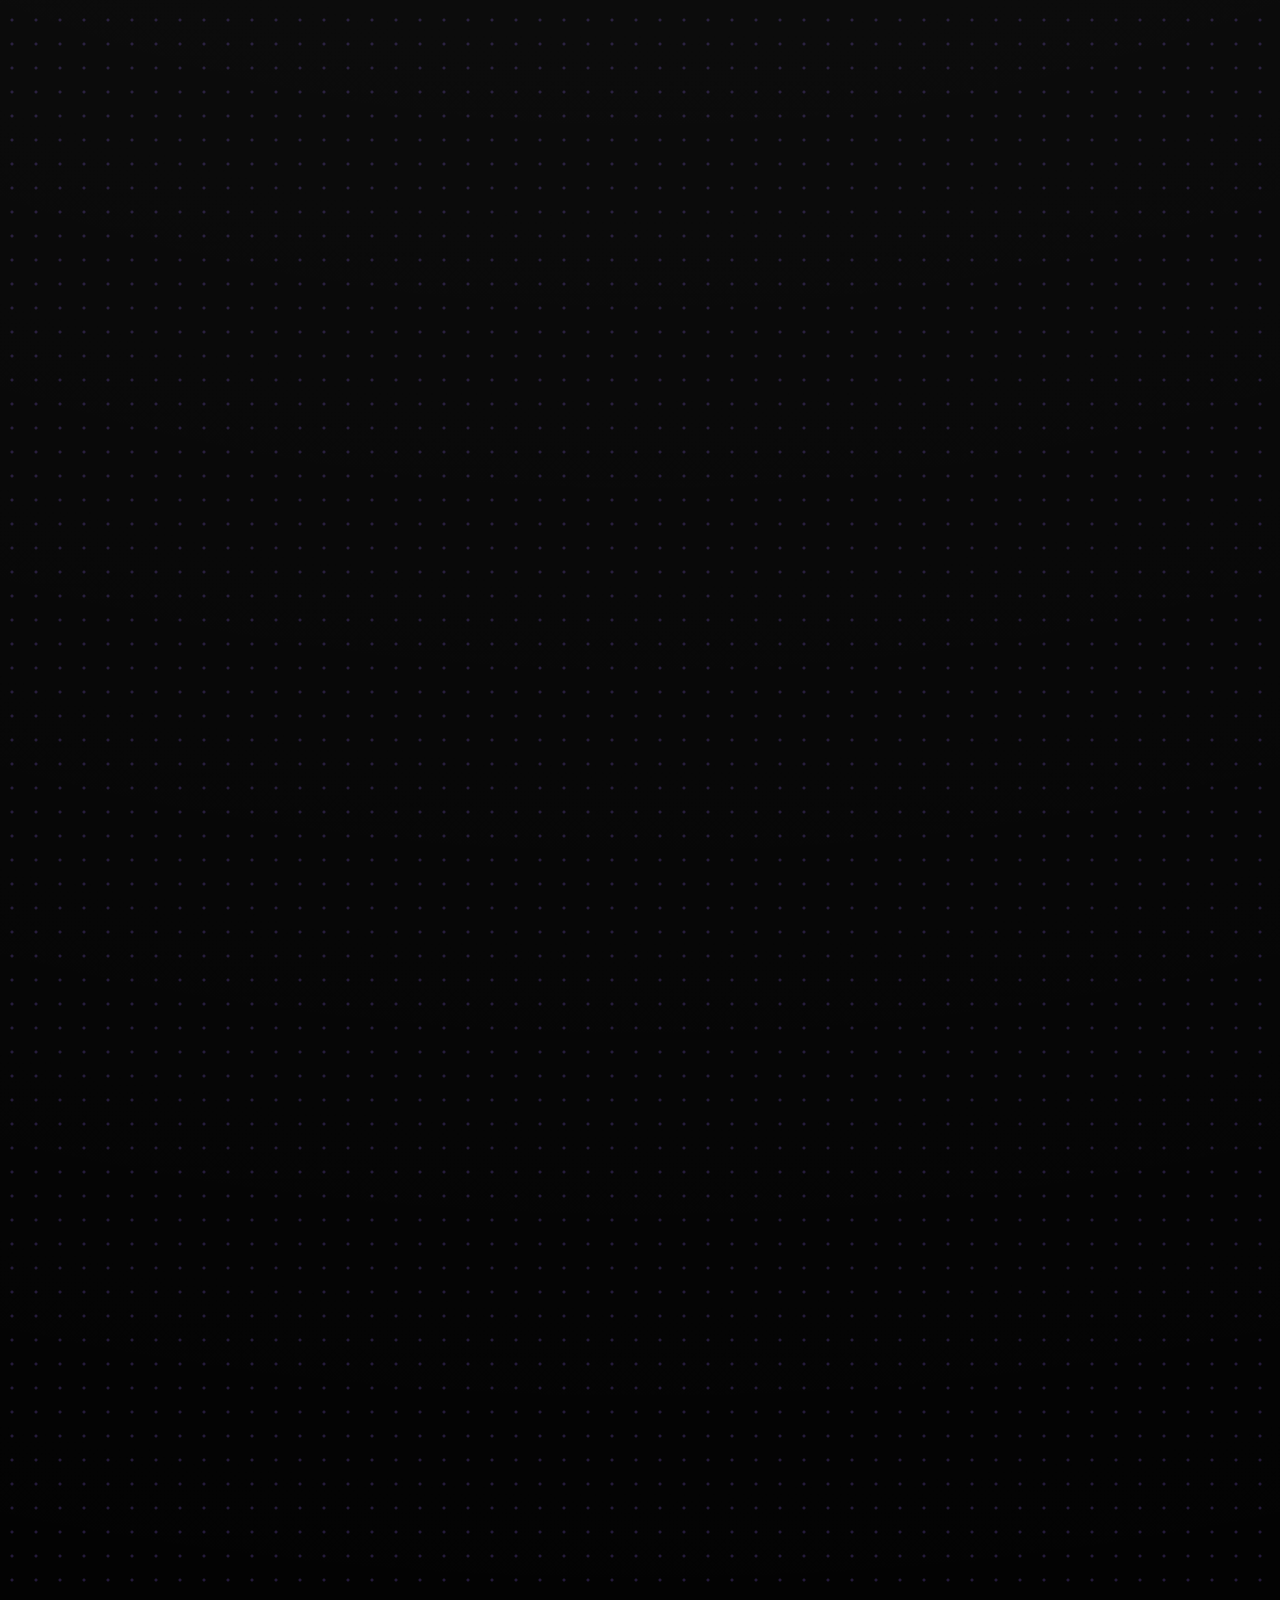
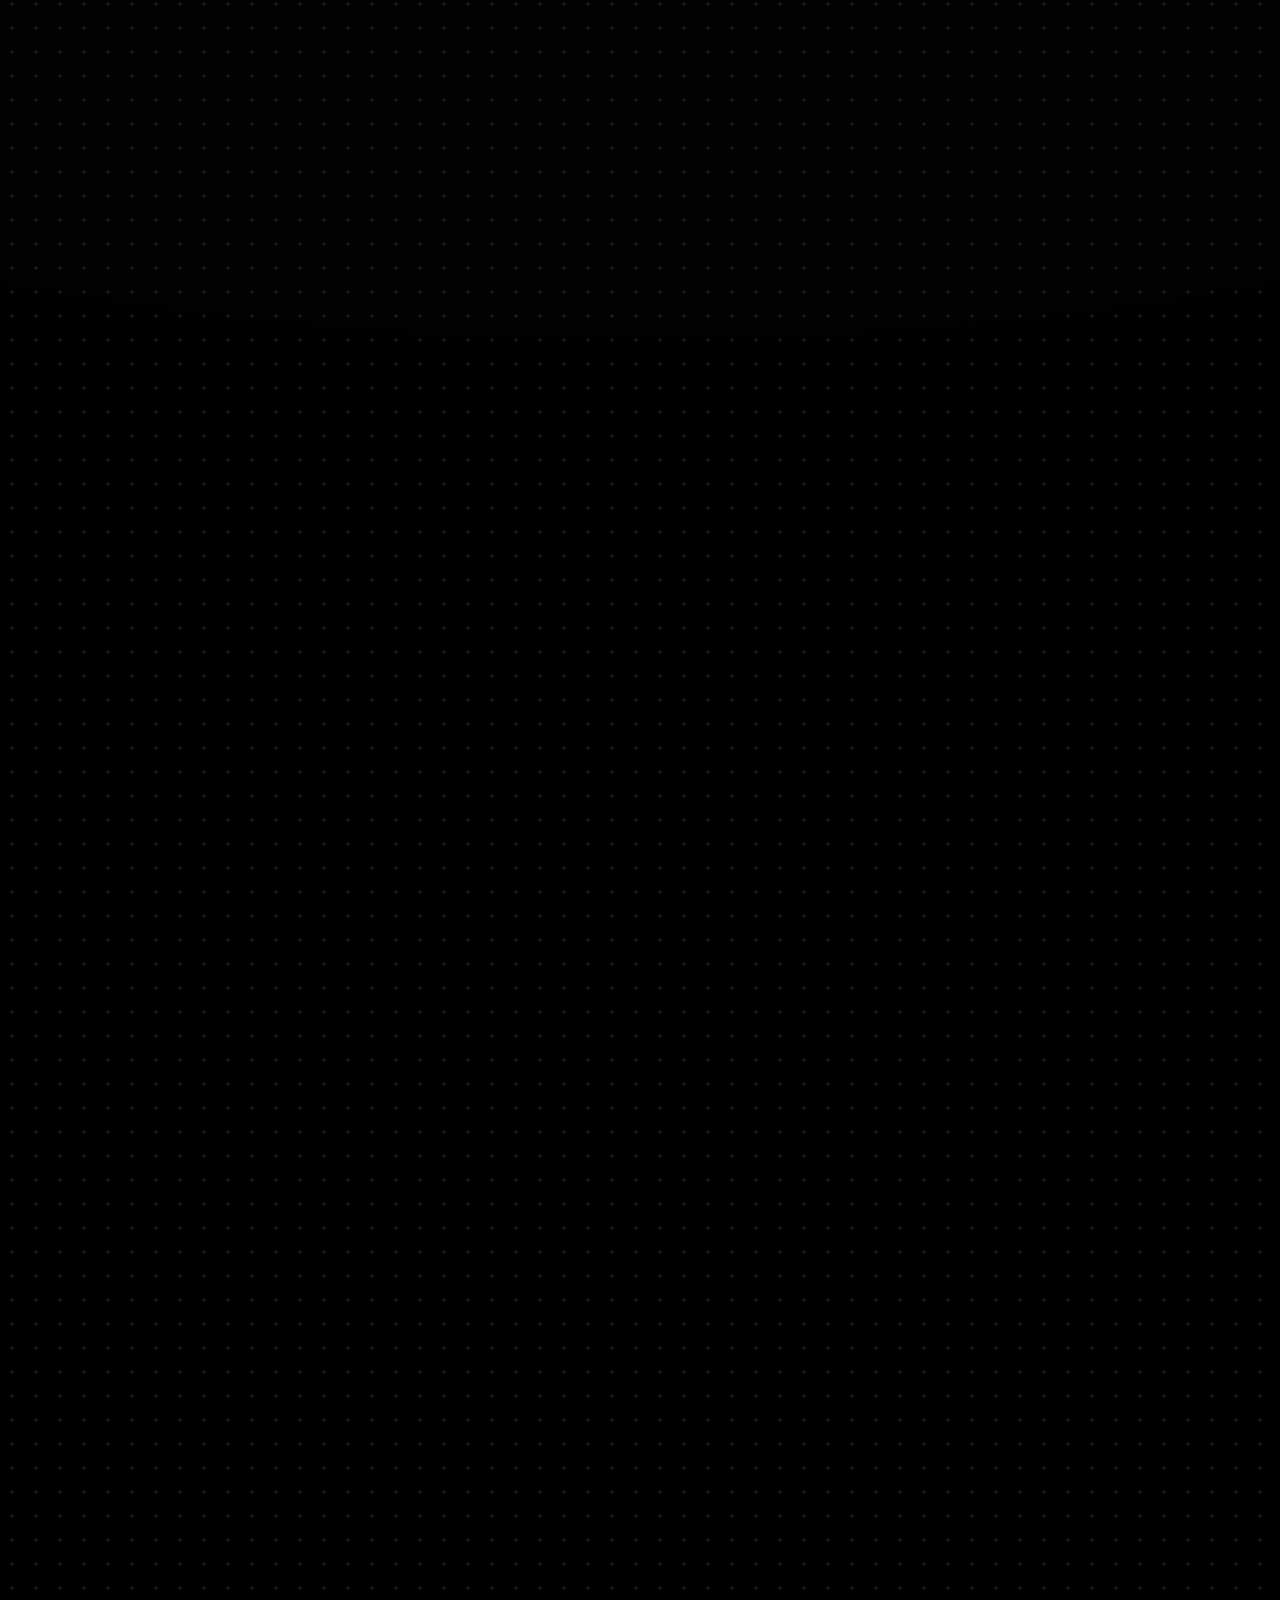
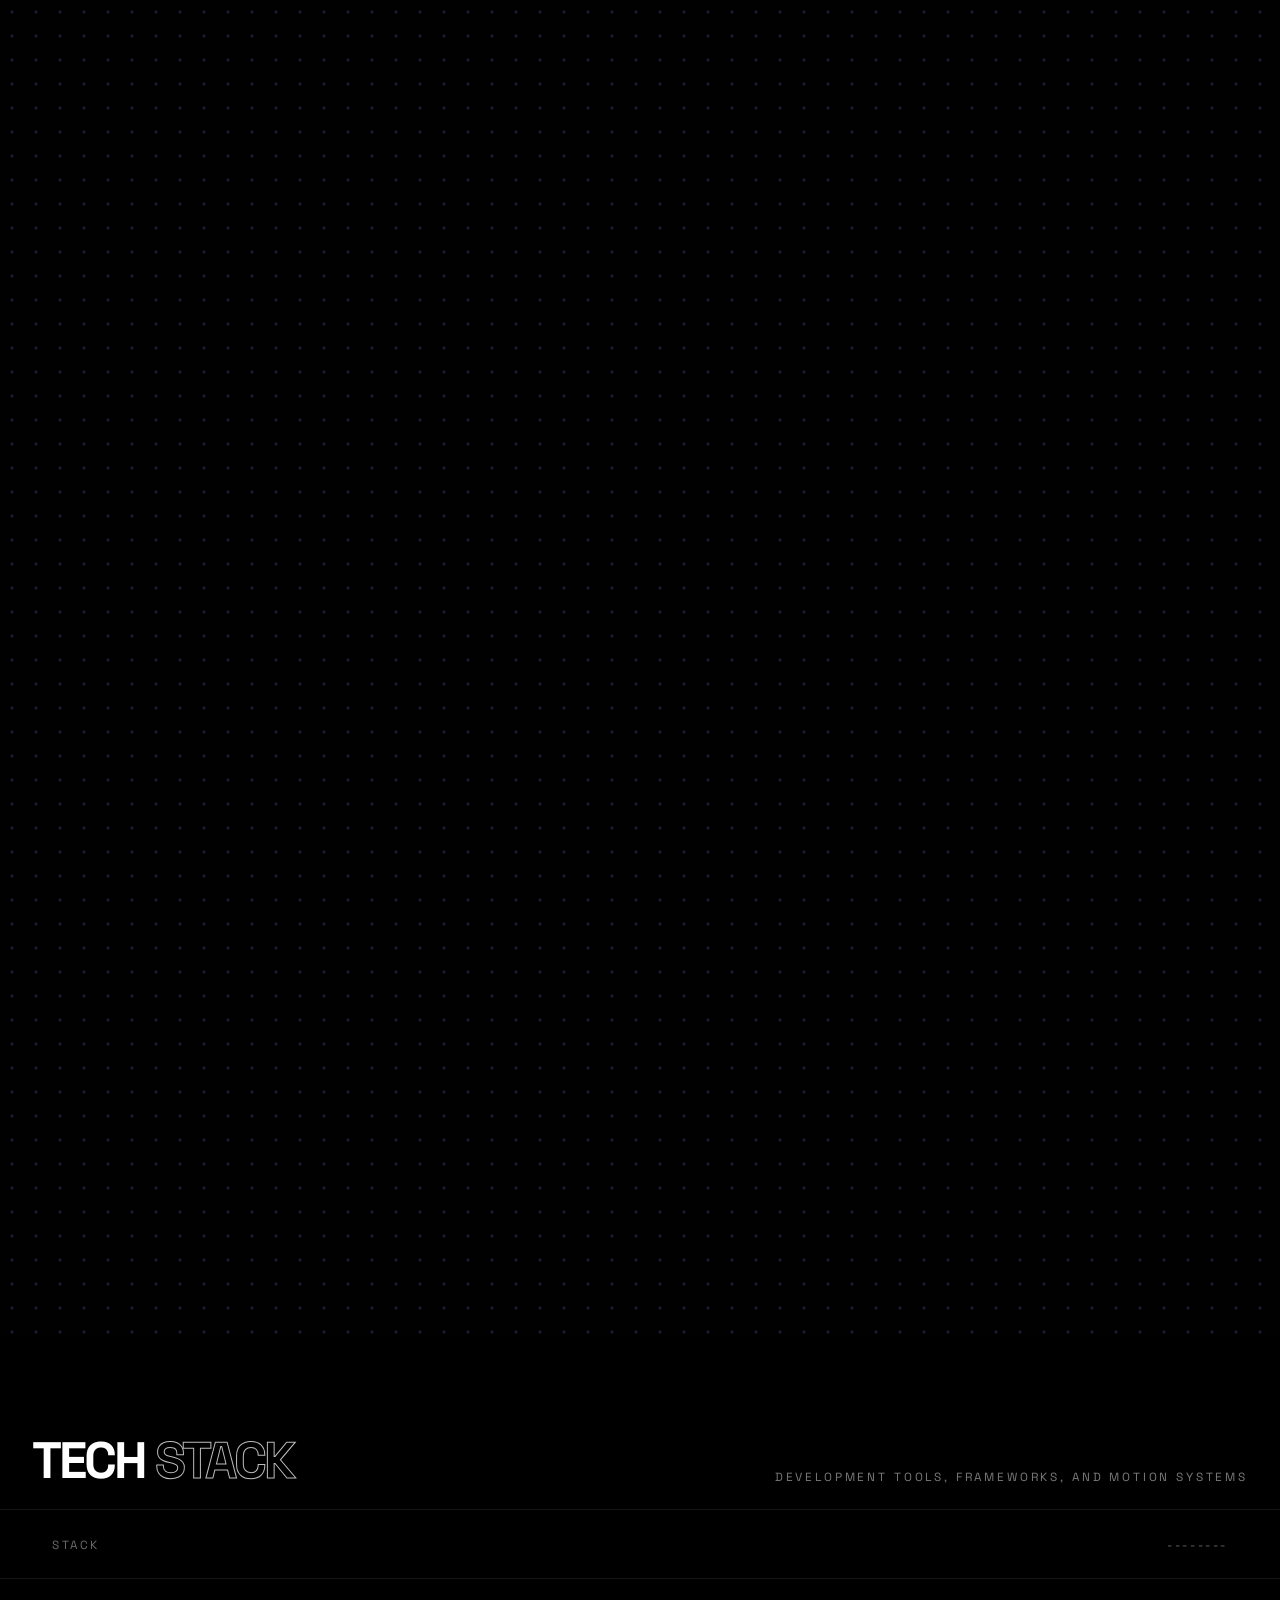
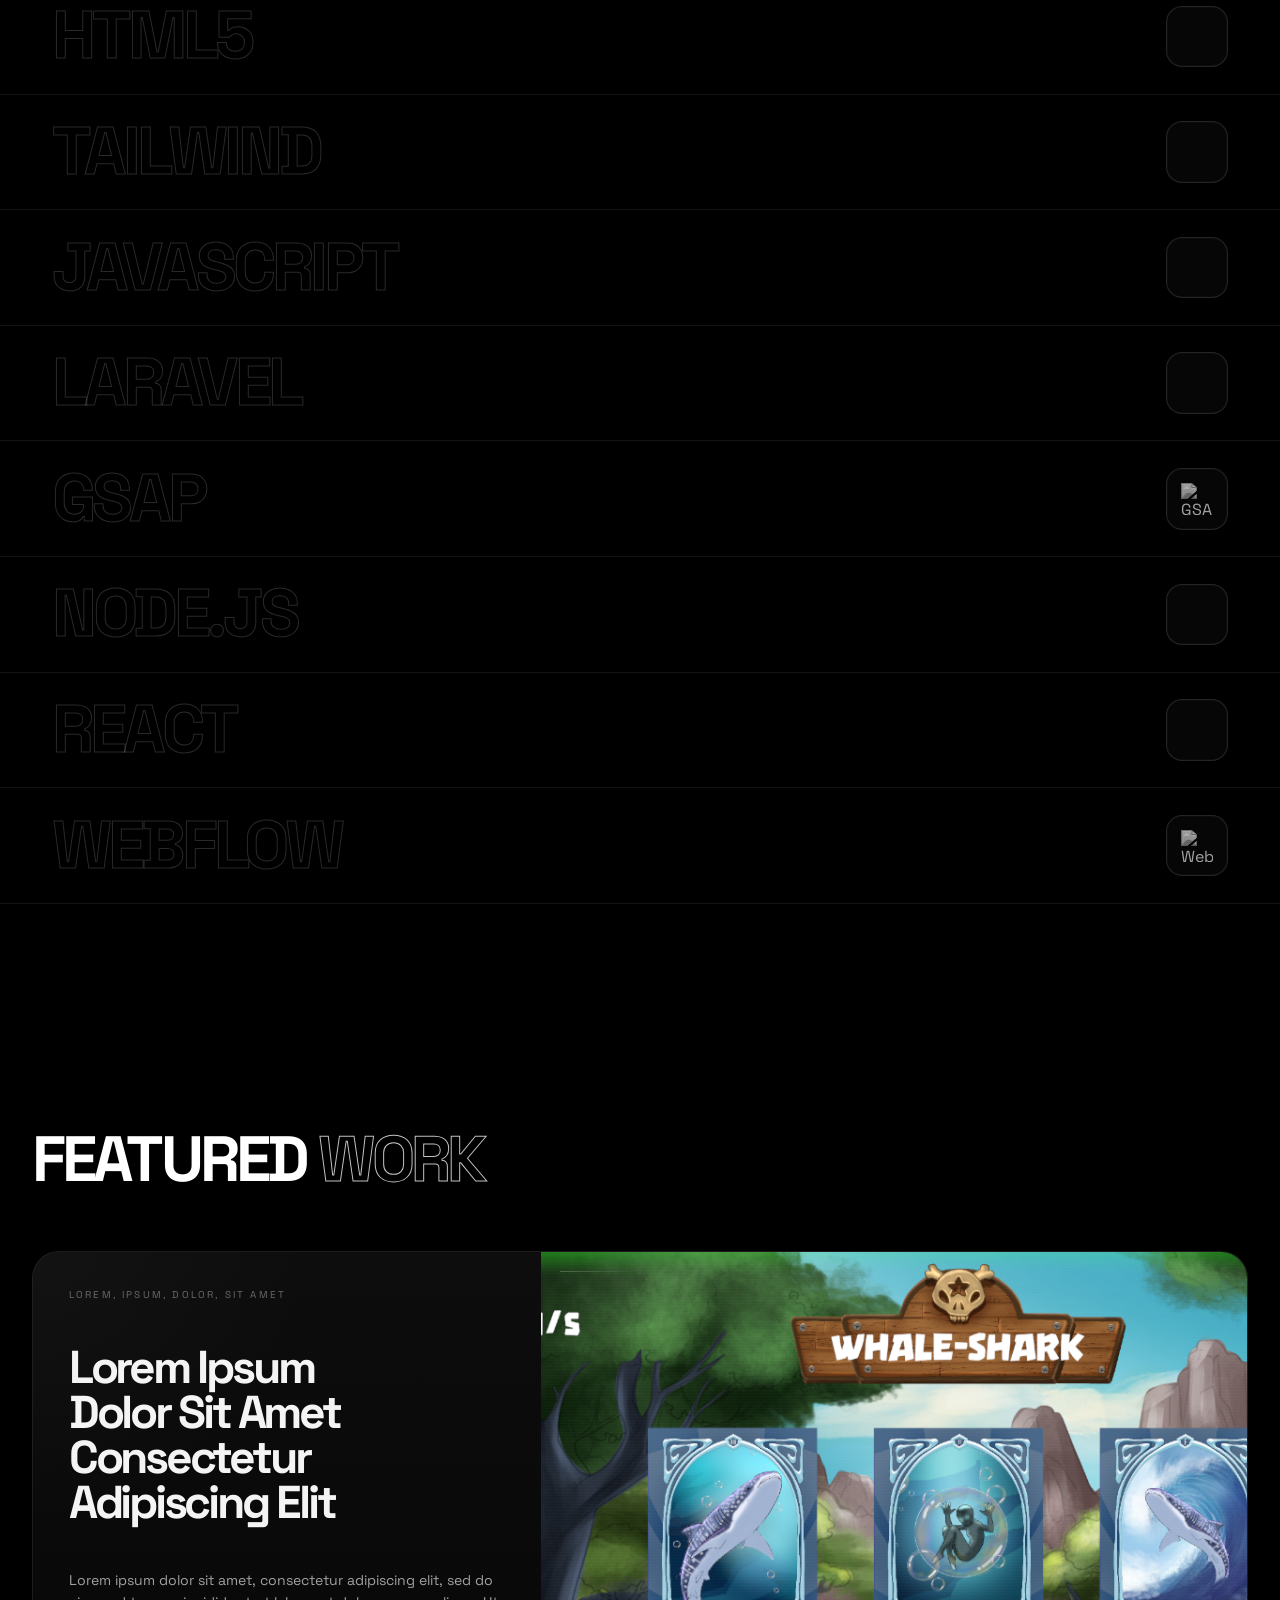
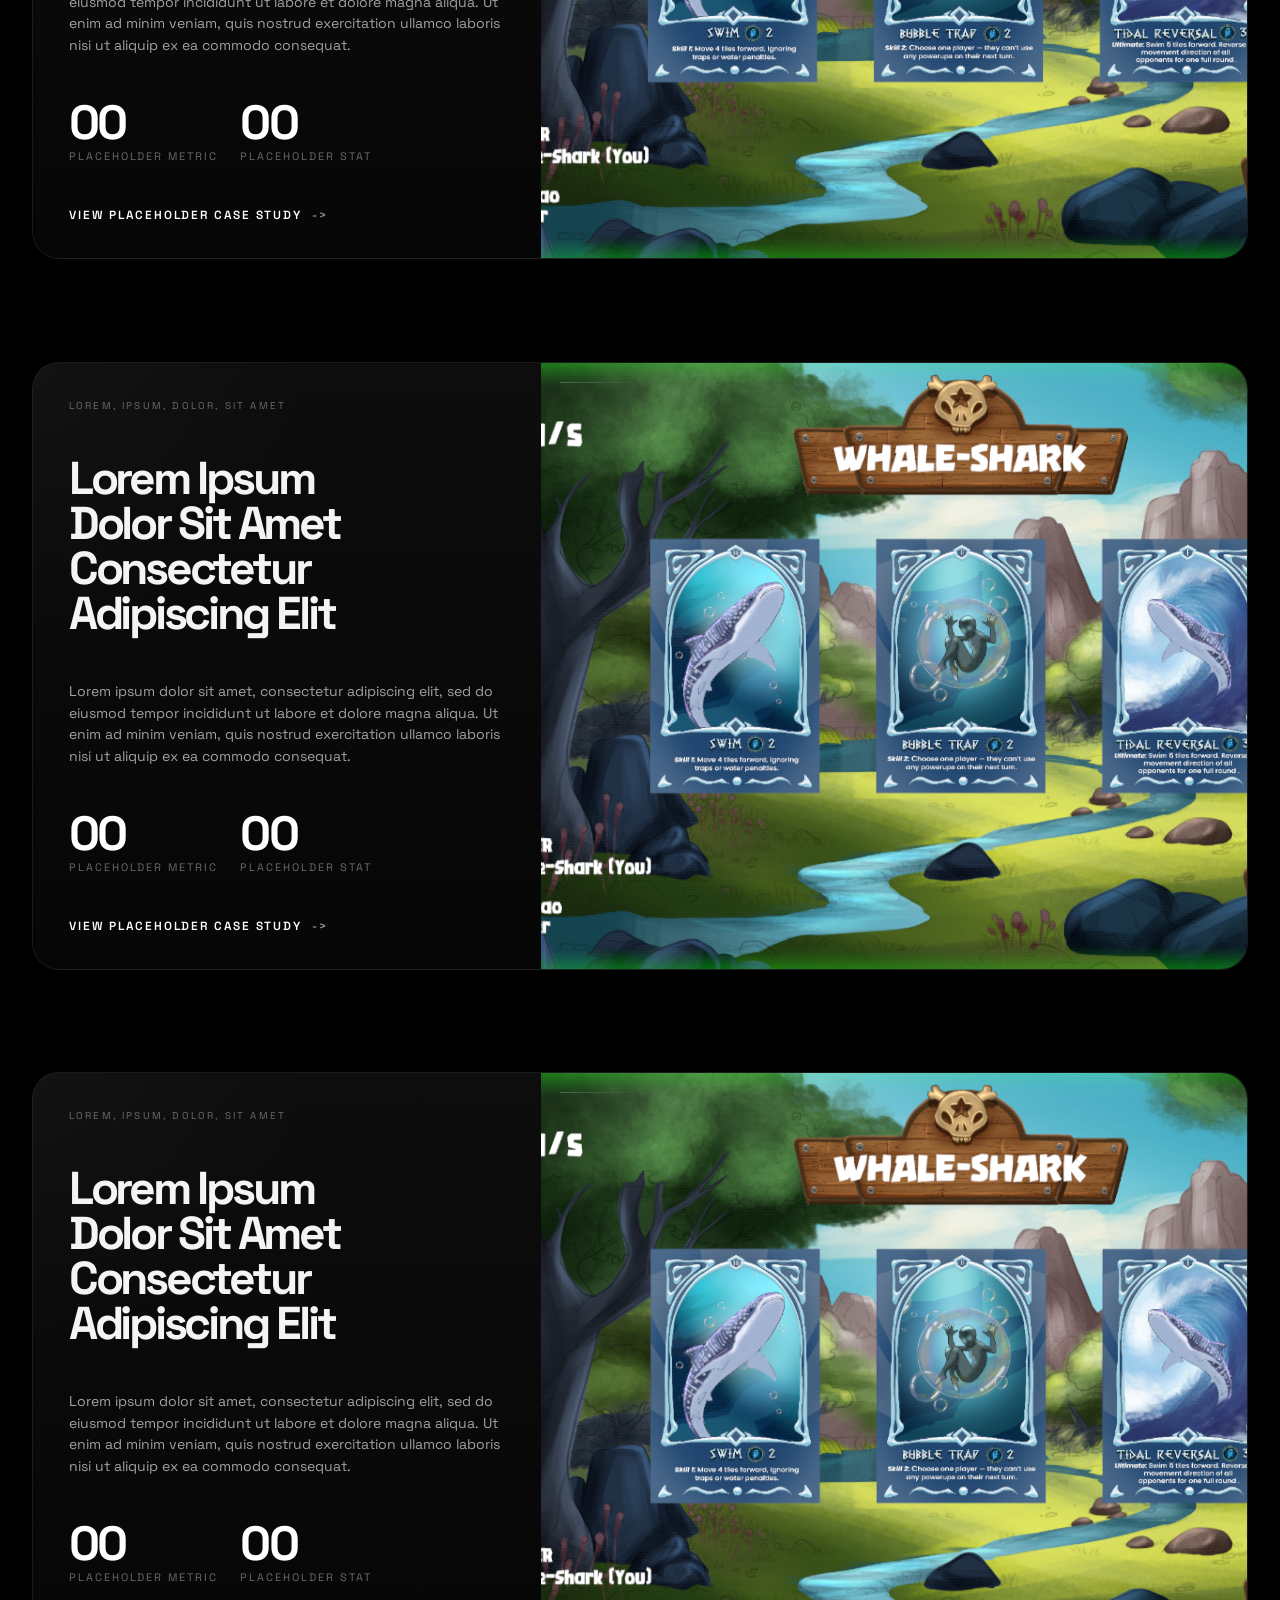
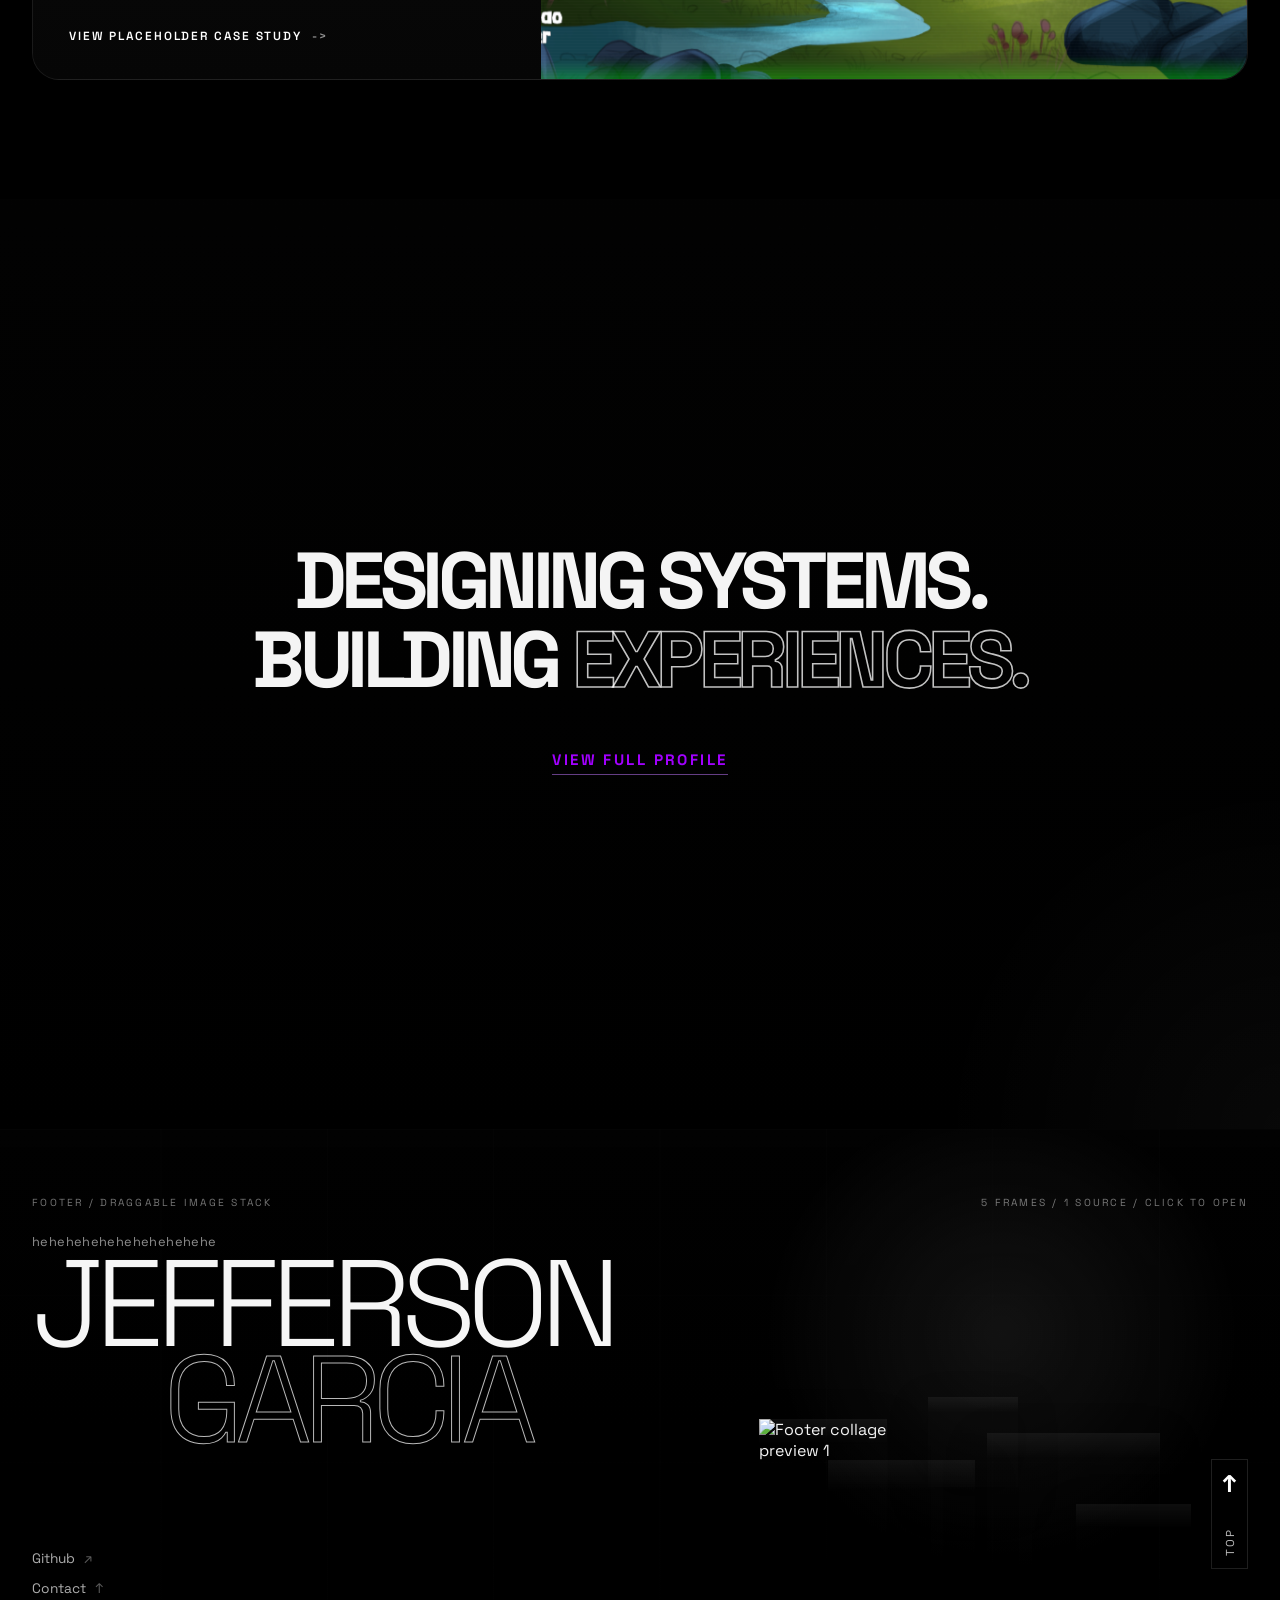
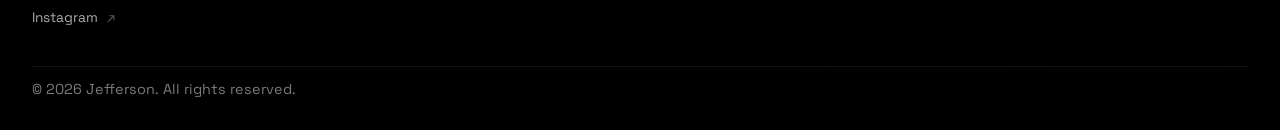
==== commit 42929152: "yea" ====
--- a/HTML/index.html
+++ b/HTML/index.html
@@ -235,7 +235,7 @@
 
                             <div class="hero-copy-wrap">
                                 <p class="hero-kicker">
-                                    NAVIGATING THE UNKNOWN, PIXEL BY PIXEL.
+                                    EXPLORING SYSTEMS, ONE PIXEL AT A TIME.
                                 </p>
                             </div>
 
@@ -262,9 +262,9 @@
                             <p
                                 class="hero-description"
                                 id="heroDescription"
-                                data-typewriter-phrases="Precision structure, bold creative vision.|Systems built with clarity, rhythm, and motion.|Bold creative direction, measured down to the pixel."
+                                data-typewriter-phrases="Precision structure, bold creative vision.|Built on logic, refined by design.|Bold ideas, executed with pixel-level precision."
                             >
-                                Precision structure, bold creative vision.
+                                Structured with purpose, driven by creativity.
                             </p>
                         </section>
 
@@ -291,23 +291,23 @@
                                         <p class="reveal-line">
                                             <span
                                                 class="reveal-segment"
-                                                data-scroll-text="I design for those who crave"
+                                                data-scroll-text="Design shapes ideas"
                                             ></span>
                                         </p>
                                         <p class="reveal-line">
                                             <span
                                                 class="reveal-segment reveal-segment-accent"
-                                                data-scroll-text="clarity"
+                                                data-scroll-text="into"
                                             ></span>
                                             <span
                                                 class="reveal-segment"
-                                                data-scroll-text=" without sacrificing"
+                                                data-scroll-text=" meaningful, functional"
                                             ></span>
                                         </p>
                                         <p class="reveal-line">
                                             <span
                                                 class="reveal-segment reveal-segment-accent"
-                                                data-scroll-text="energy."
+                                                data-scroll-text="experiences."
                                             ></span>
                                         </p>
                                     </div>
@@ -342,23 +342,23 @@
                                         <p class="reveal-line">
                                             <span
                                                 class="reveal-segment"
-                                                data-scroll-text="I build interfaces that turn"
+                                                data-scroll-text="I turn those ideas into"
                                             ></span>
                                         </p>
                                         <p class="reveal-line">
                                             <span
                                                 class="reveal-segment reveal-segment-accent"
-                                                data-scroll-text="complexity"
+                                                data-scroll-text="clear"
                                             ></span>
                                             <span
                                                 class="reveal-segment"
-                                                data-scroll-text=" into focused"
+                                                data-scroll-text=" and usable"
                                             ></span>
                                         </p>
                                         <p class="reveal-line">
                                             <span
                                                 class="reveal-segment reveal-segment-accent"
-                                                data-scroll-text="motion."
+                                                data-scroll-text="systems."
                                             ></span>
                                         </p>
                                     </div>
@@ -393,19 +393,19 @@
                                         <p class="reveal-line">
                                             <span
                                                 class="reveal-segment"
-                                                data-scroll-text="I build digital moments that feel"
+                                                data-scroll-text="We build solutions that"
                                             ></span>
                                         </p>
                                         <p class="reveal-line">
                                             <span
                                                 class="reveal-segment reveal-segment-accent"
-                                                data-scroll-text="seamless"
+                                                data-scroll-text="people can trust and"
                                             ></span>
                                         </p>
                                         <p class="reveal-line">
                                             <span
                                                 class="reveal-segment"
-                                                data-scroll-text="from first glance to action."
+                                                data-scroll-text="understand."
                                             ></span>
                                         </p>
                                     </div>
--- a/CSS/style.css
+++ b/CSS/style.css
@@ -873,6 +873,20 @@
     font-weight: 700;
     white-space: nowrap;
     user-select: none;
+    will-change: transform, opacity;
+    transition:
+        opacity 720ms cubic-bezier(0.22, 1, 0.36, 1),
+        transform 720ms cubic-bezier(0.22, 1, 0.36, 1);
+}
+
+body.is-intro-loading .draggable-wordmark .wordmark-text {
+    opacity: 0;
+    transform: translateY(1.35rem);
+}
+
+.draggable-wordmark.is-wordmark-visible .wordmark-text {
+    opacity: 1;
+    transform: translateY(0);
 }
 
 .wordmark-panel-solid {
@@ -895,6 +909,8 @@
     -webkit-text-stroke: 1.5px rgb(255, 255, 255);
     text-shadow: 0 0 28px rgba(255, 255, 255, 0.05);
     transition:
+        opacity 720ms cubic-bezier(0.22, 1, 0.36, 1),
+        transform 720ms cubic-bezier(0.22, 1, 0.36, 1),
         -webkit-text-stroke-color 160ms ease,
         text-shadow 160ms ease;
 }
@@ -930,6 +946,7 @@
 
 .wordmark-panel-outline.draggable-wordmark.is-dragging .wordmark-text {
     -webkit-text-stroke-color: var(--hero-accent);
+    border: #7602ac 2px solid;
 }
 
 .draggable-wordmark.is-returning .drag-chip {
@@ -1581,7 +1598,7 @@
 
 .about-page-heading {
     margin: 0;
-    max-width: 11ch;
+    max-width: 100%;
     font-size: clamp(2rem, 4vw, 3.25rem);
     line-height: 0.98;
     letter-spacing: -0.06em;
@@ -3594,6 +3611,7 @@
     .site-intro-loader-count,
     .site-intro-loader-line,
     .drag-chip,
+    .wordmark-text,
     .brand,
     .site-nav a {
         transition: none;
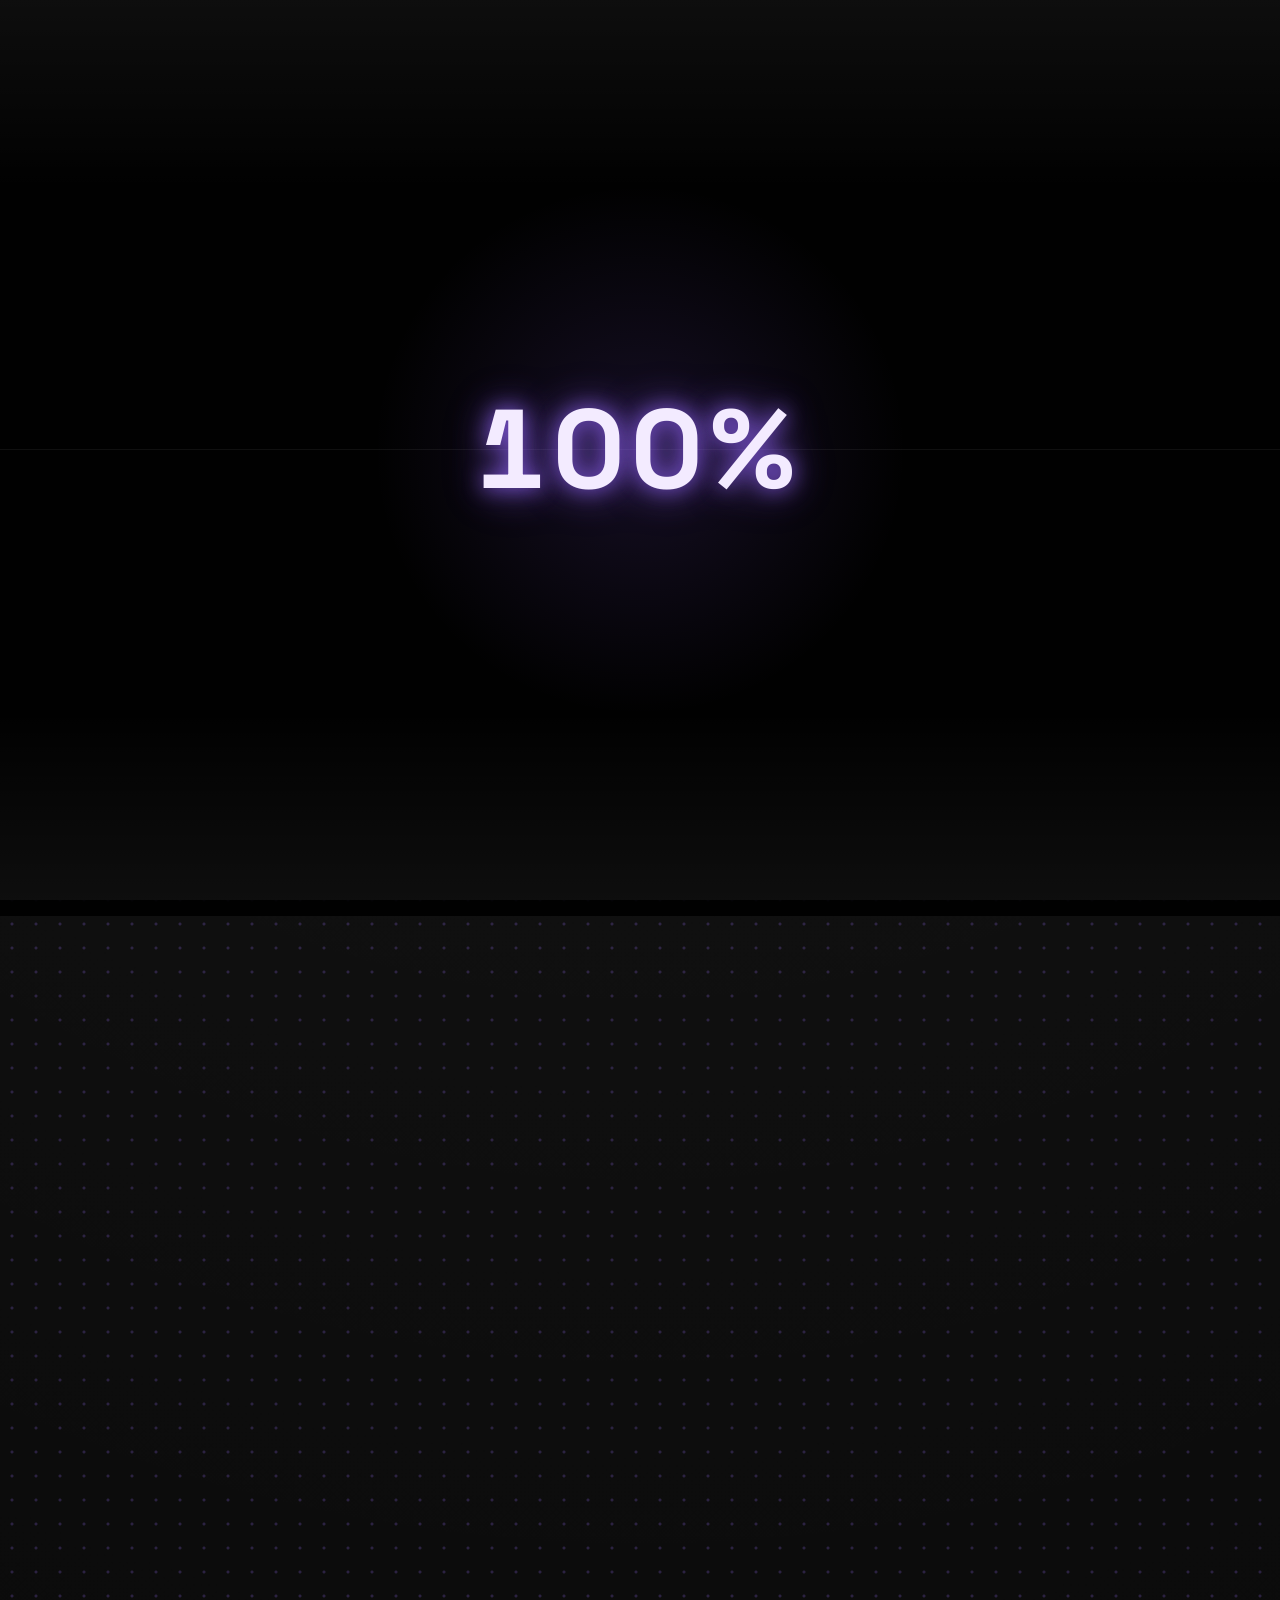
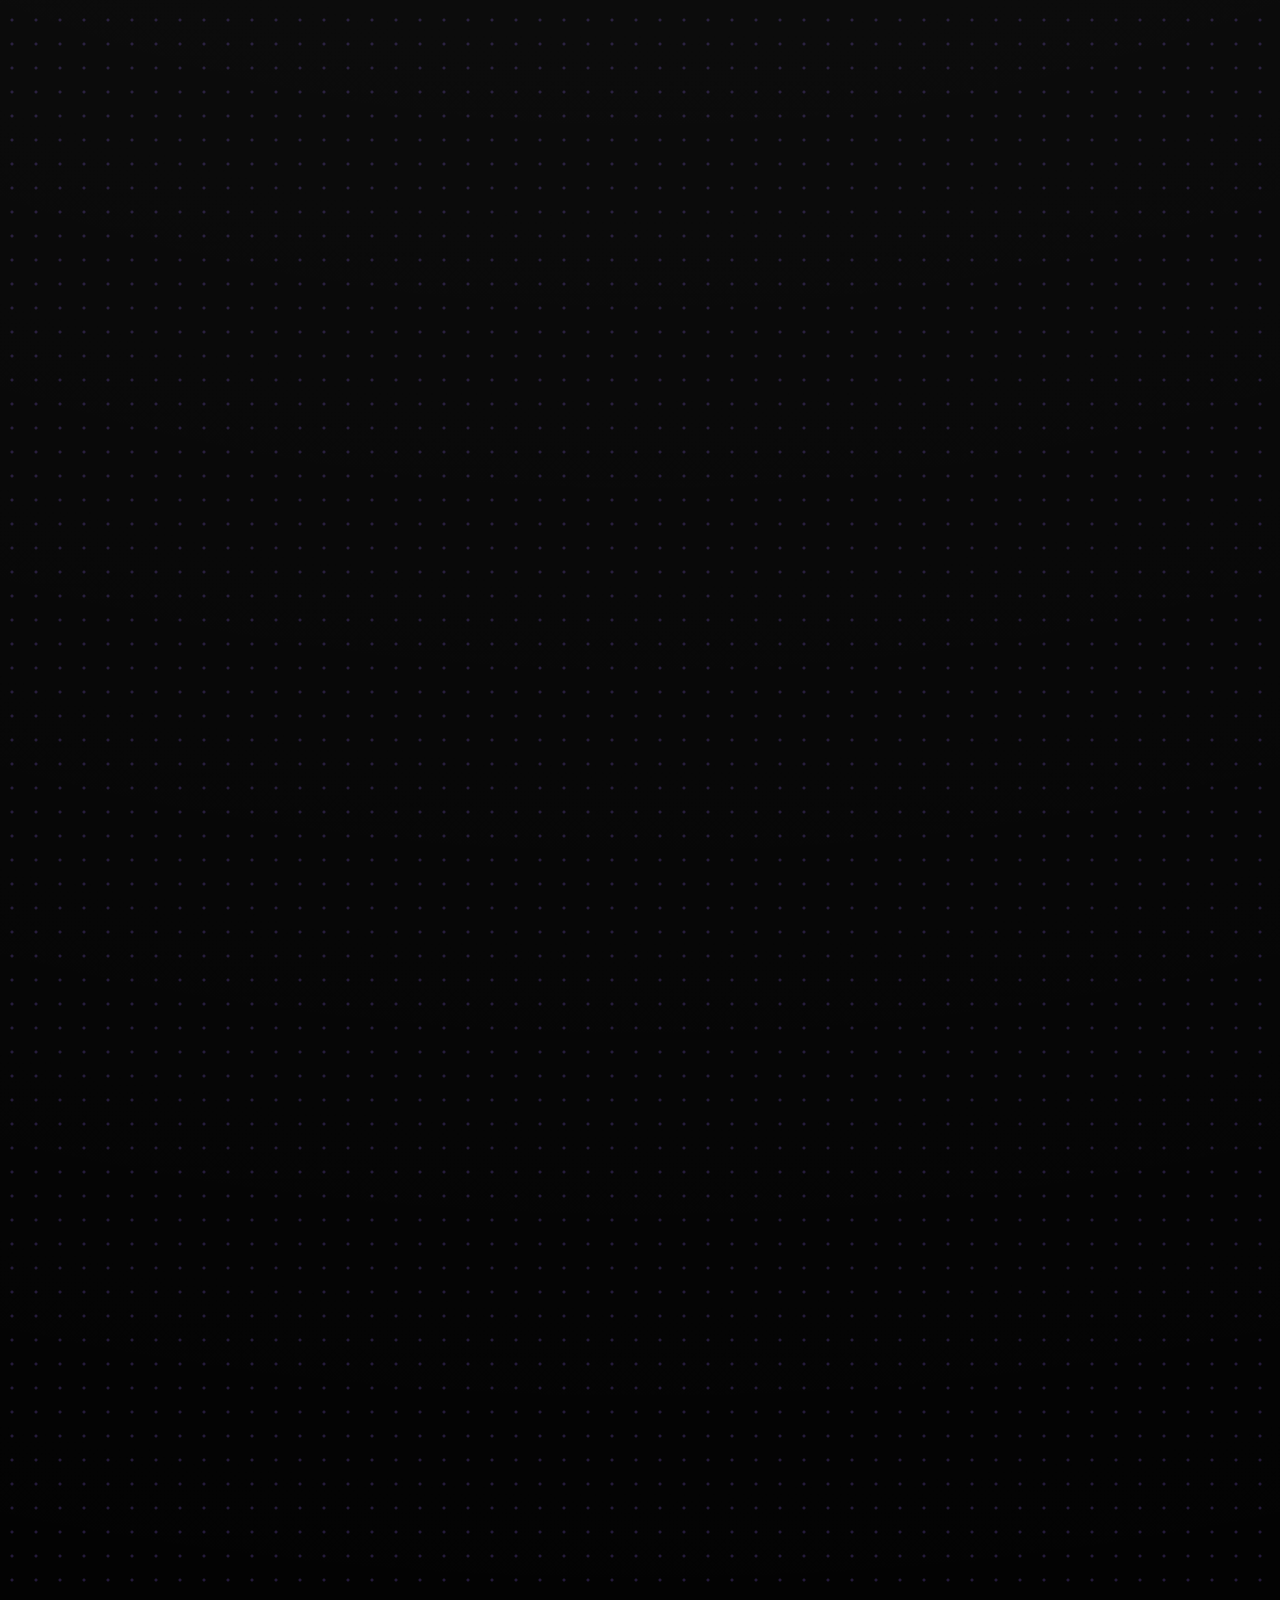
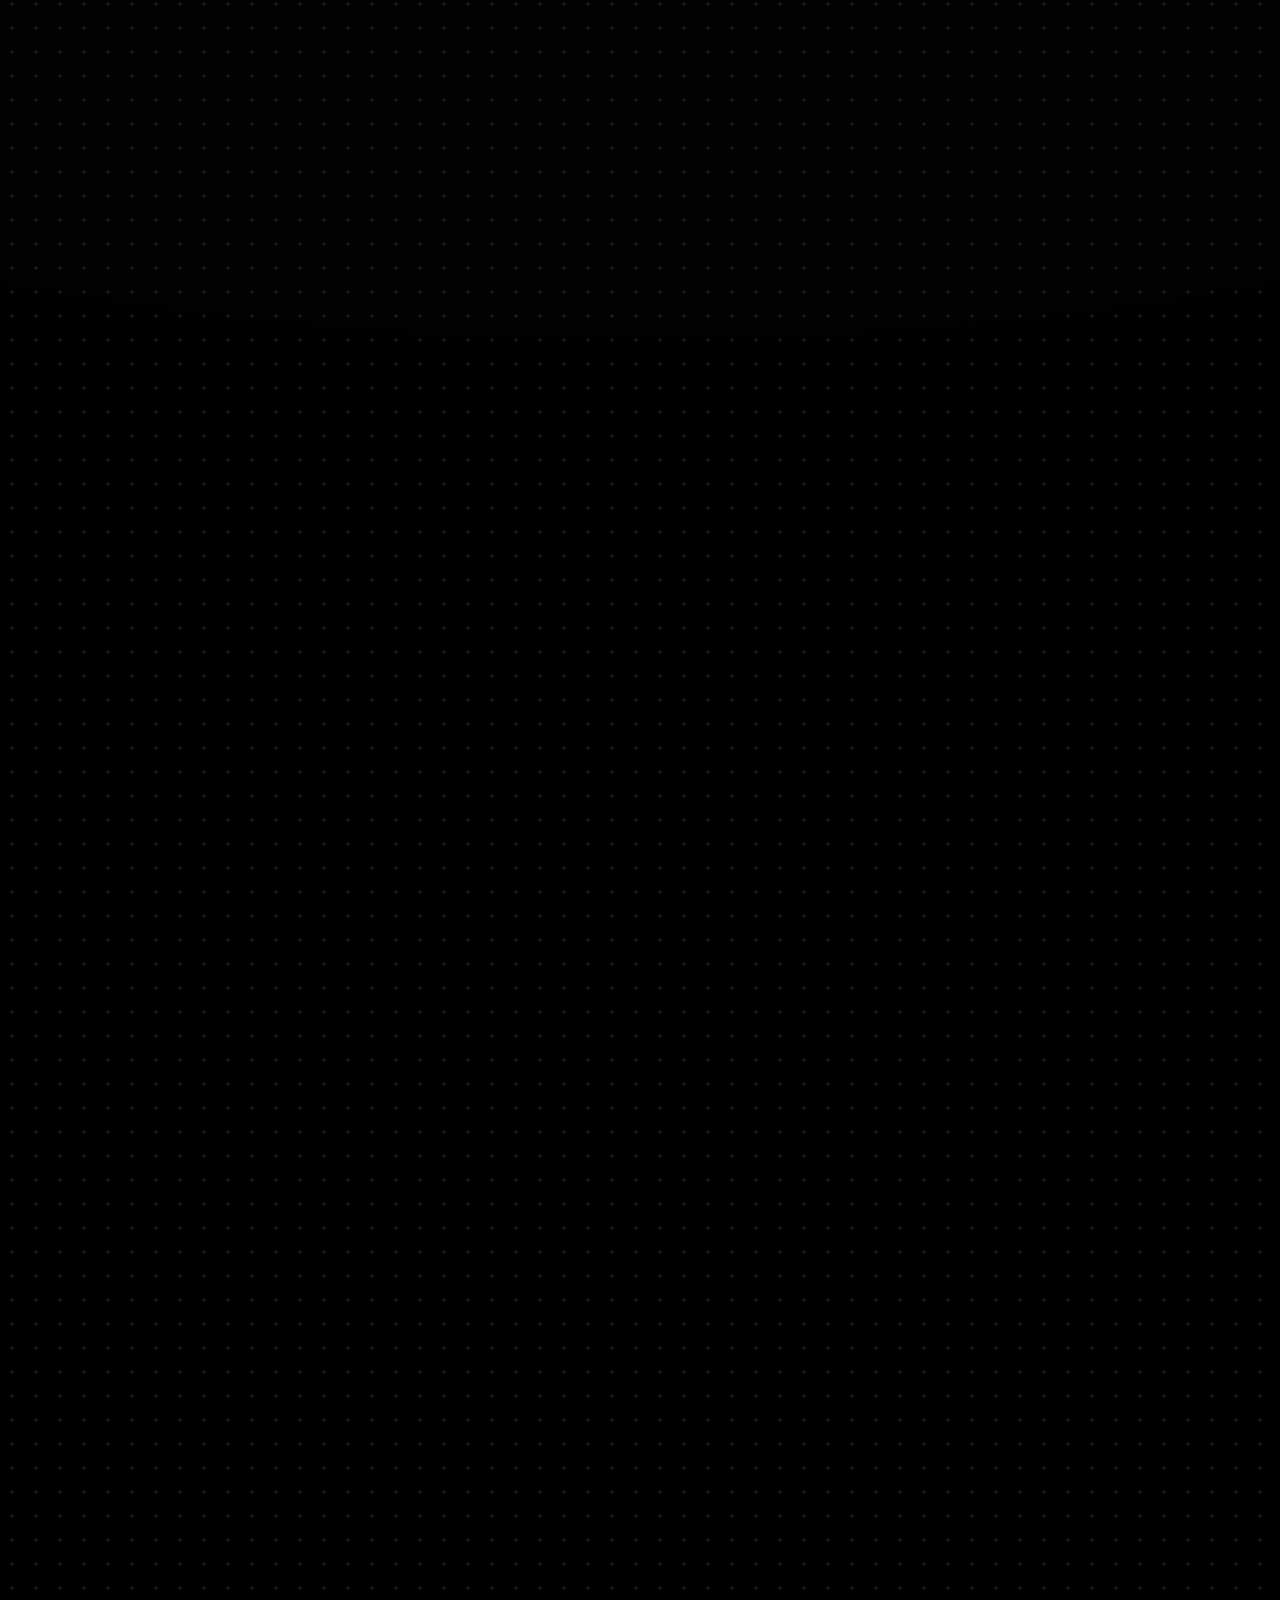
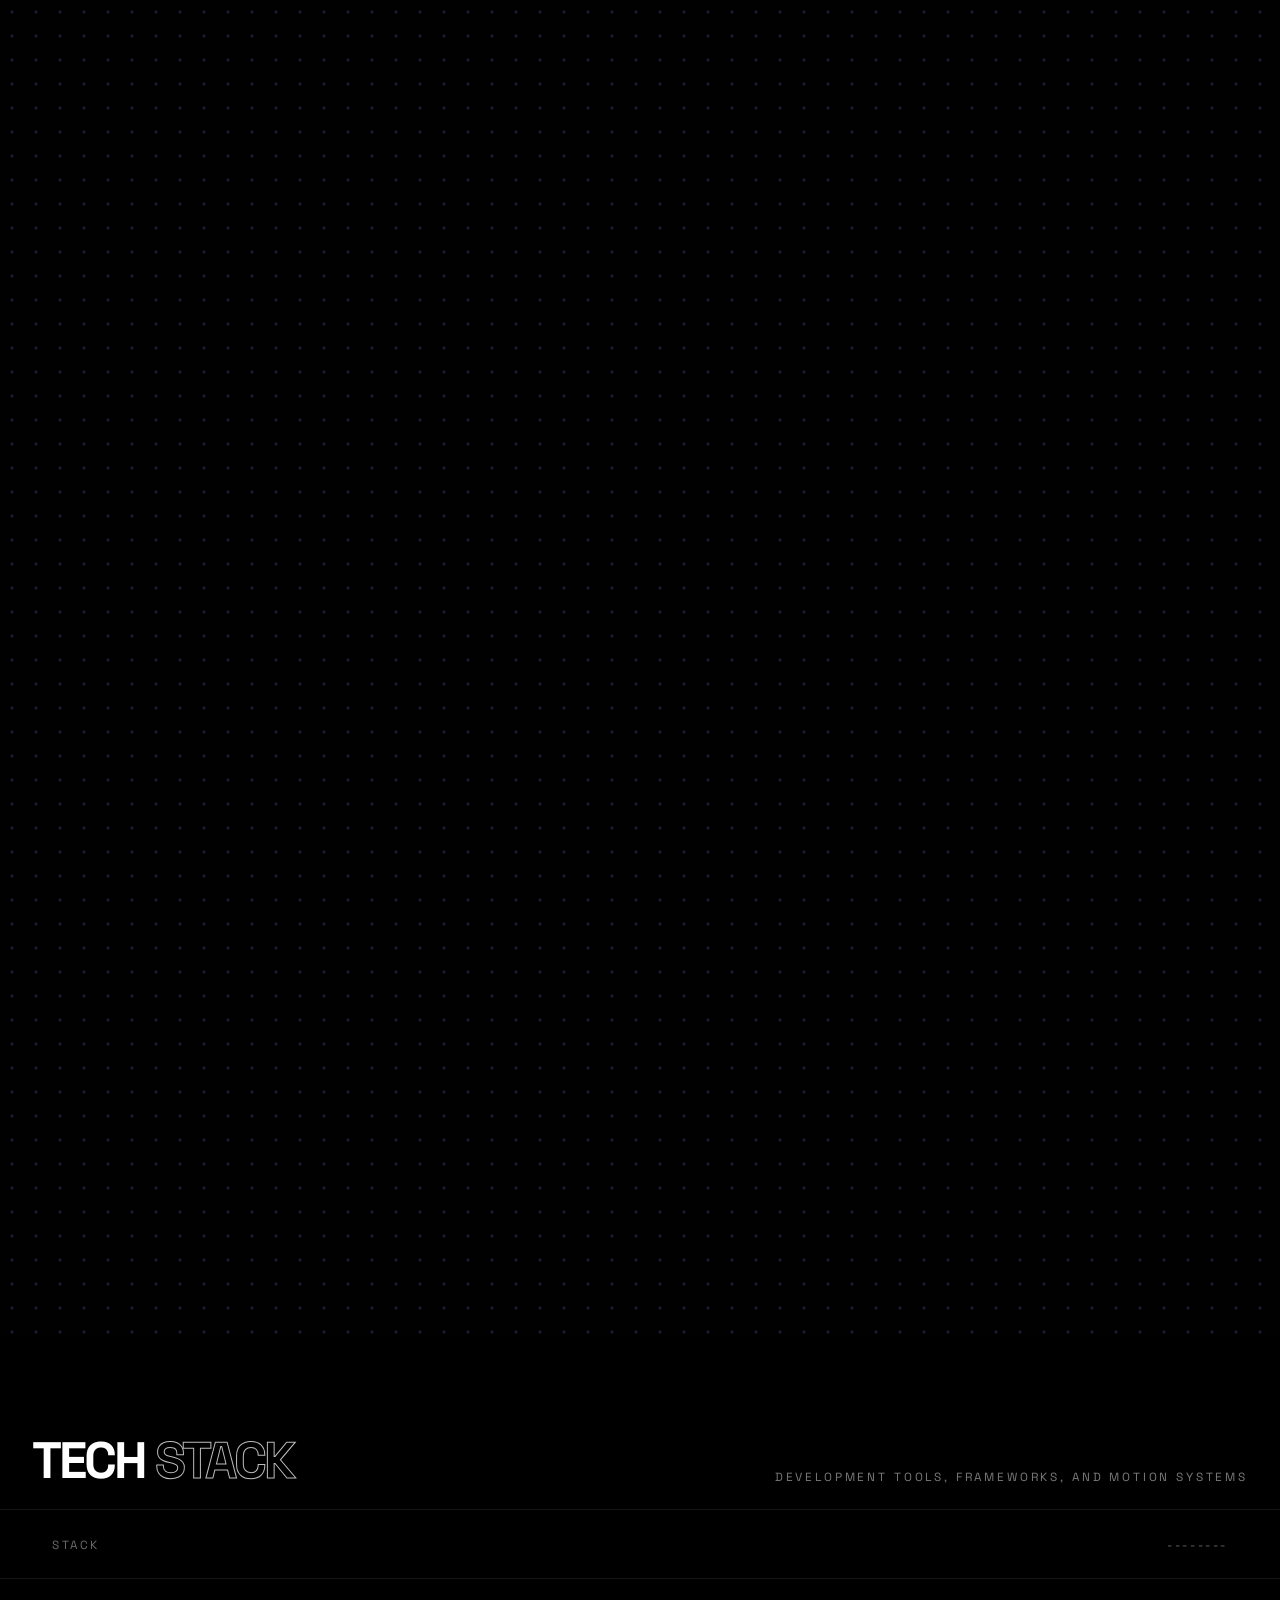
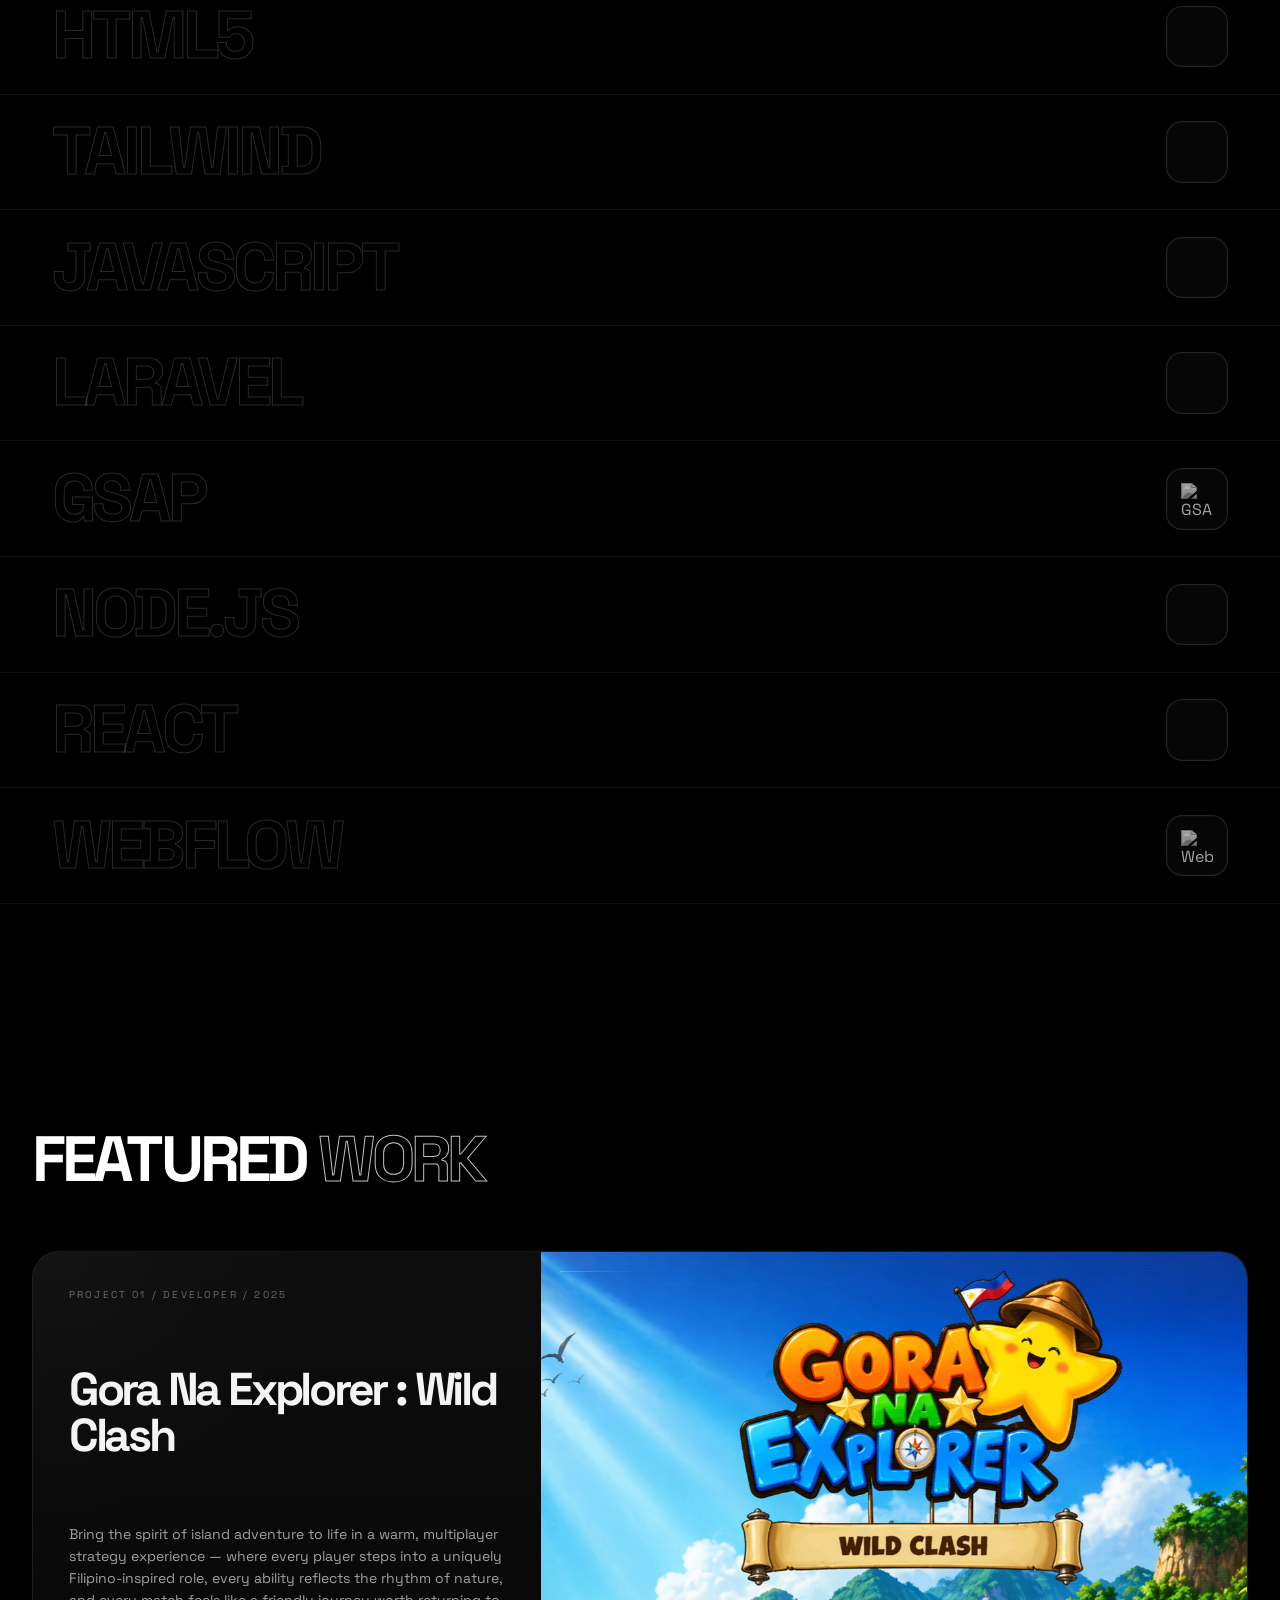
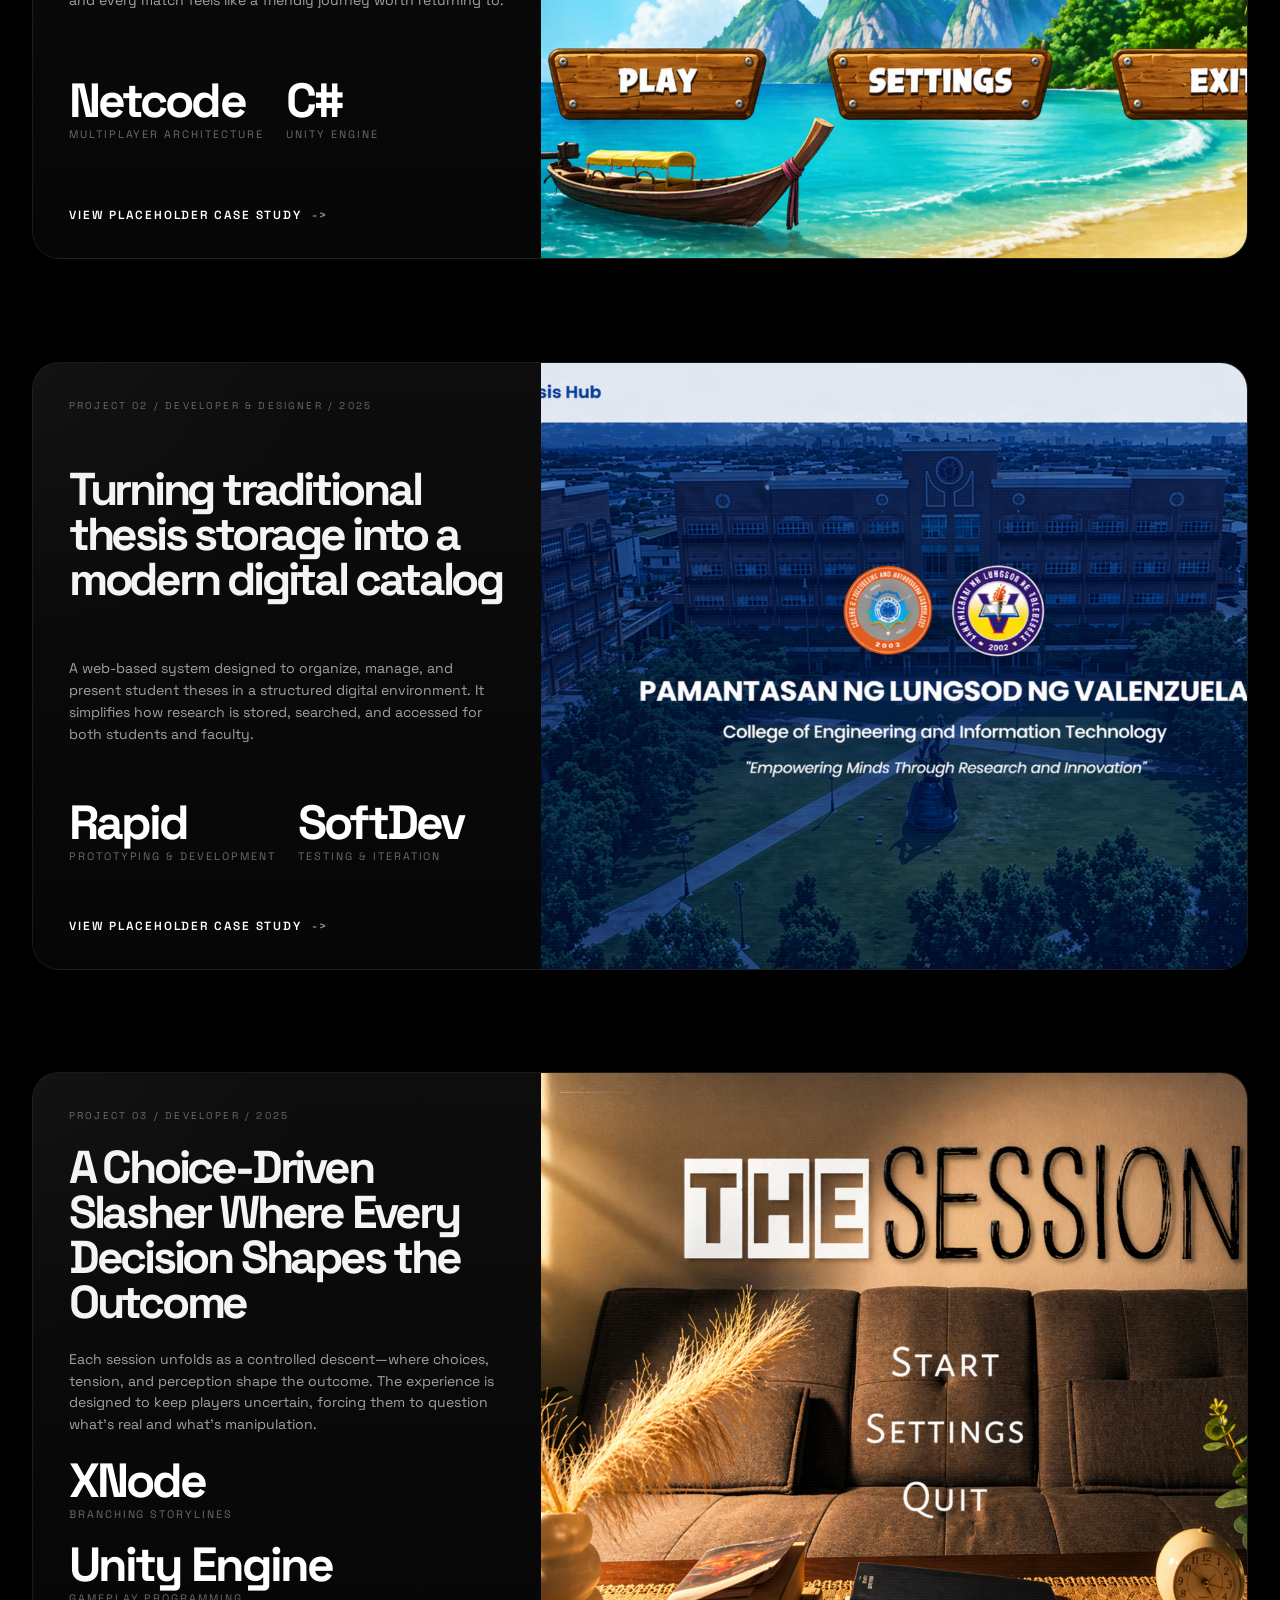
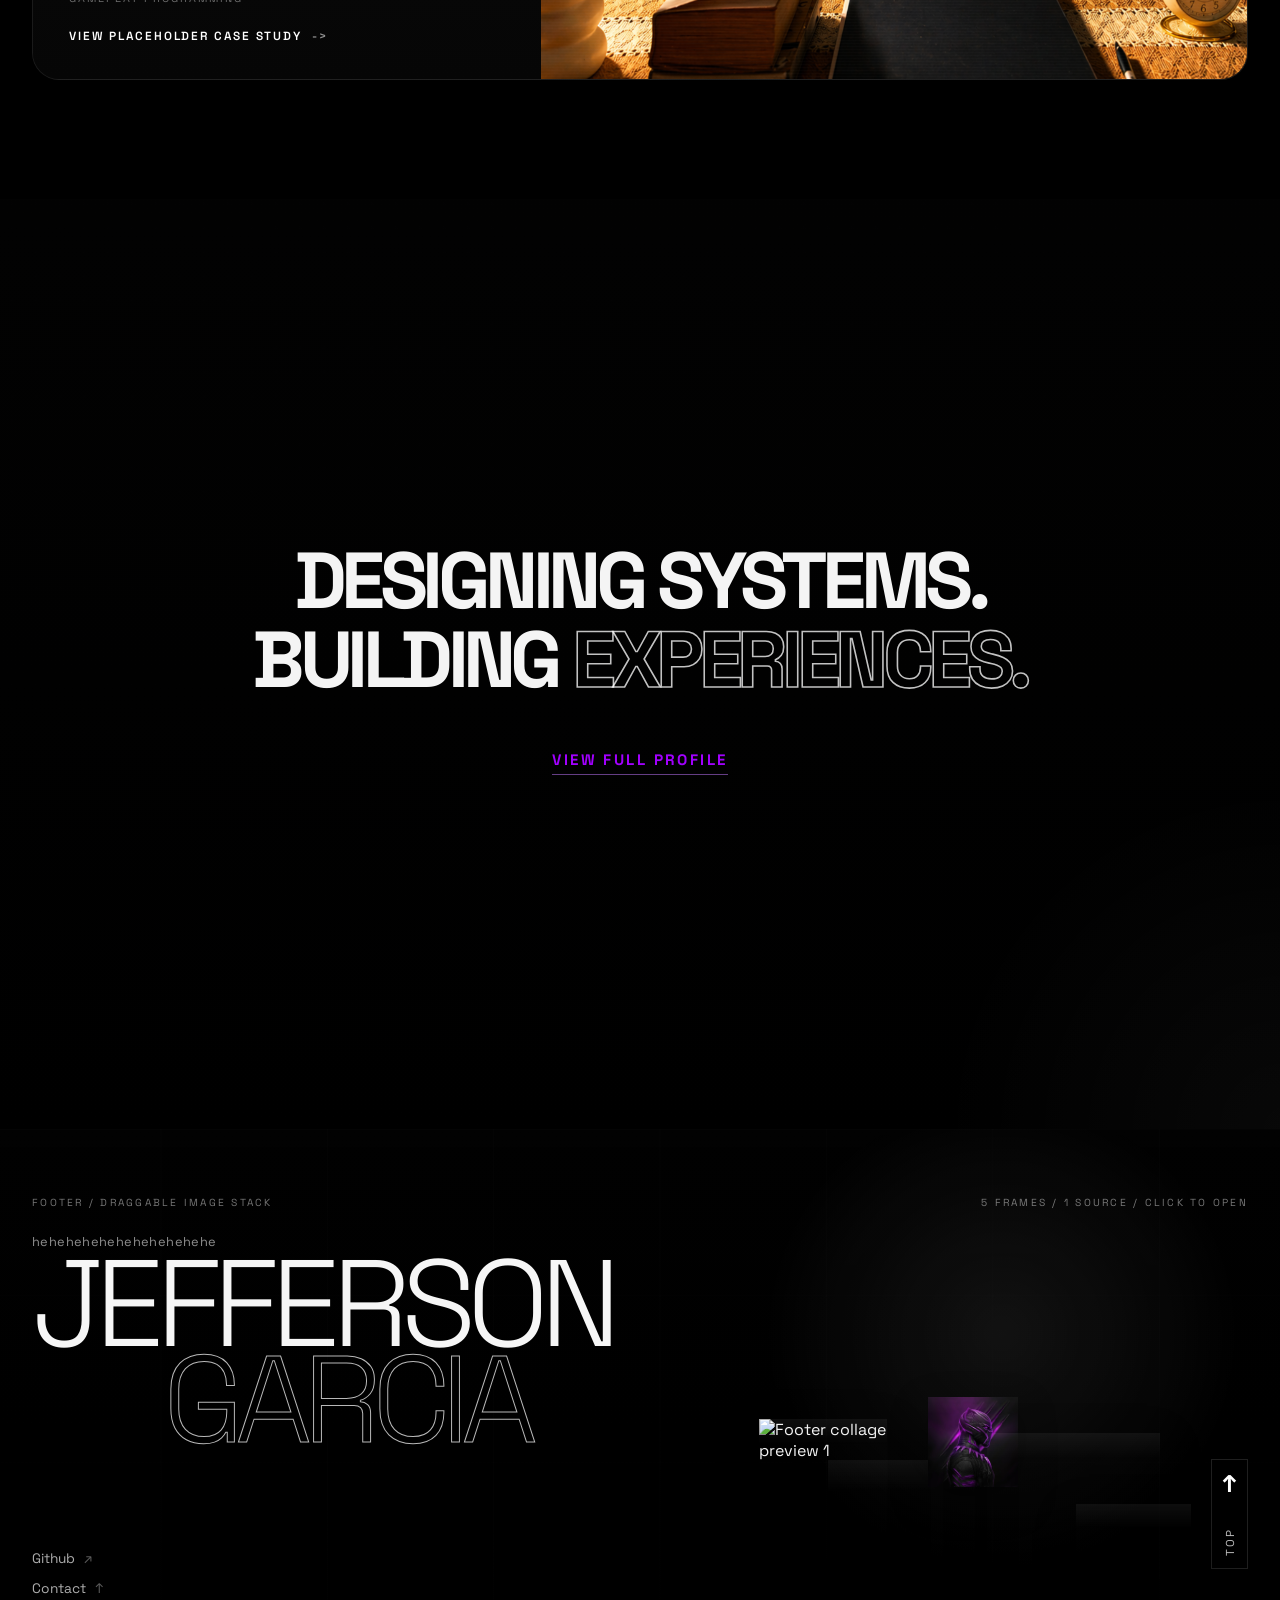
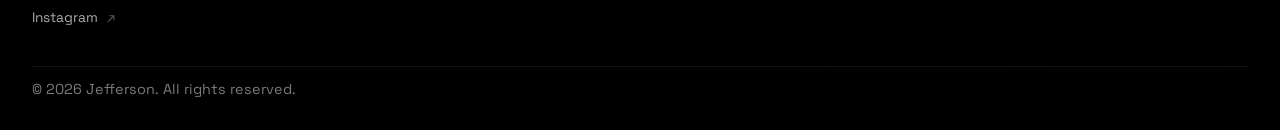
==== commit d24f9bcb: "yea yea yea" ====
--- a/HTML/index.html
+++ b/HTML/index.html
@@ -678,39 +678,39 @@
                         <article class="featured-card">
                             <div class="featured-copy">
                                 <p class="featured-kicker">
-                                    LOREM, IPSUM, DOLOR, SIT AMET
+                                    Project 01 / Developer / 2025
                                 </p>
 
                                 <h3 class="featured-project-title">
-                                    Lorem Ipsum Dolor Sit Amet Consectetur
-                                    Adipiscing Elit
+                                    Gora Na Explorer : Wild Clash
                                 </h3>
 
                                 <p class="featured-description">
-                                    Lorem ipsum dolor sit amet, consectetur
-                                    adipiscing elit, sed do eiusmod tempor
-                                    incididunt ut labore et dolore magna aliqua.
-                                    Ut enim ad minim veniam, quis nostrud
-                                    exercitation ullamco laboris nisi ut aliquip
-                                    ex ea commodo consequat.
+                                    Bring the spirit of island adventure to life
+                                    in a warm, multiplayer strategy experience —
+                                    where every player steps into a uniquely
+                                    Filipino-inspired role, every ability
+                                    reflects the rhythm of nature, and every
+                                    match feels like a friendly journey worth
+                                    returning to.
                                 </p>
 
                                 <div class="featured-metrics">
                                     <div class="featured-metric">
                                         <strong class="featured-metric-value">
-                                            00
+                                            Netcode
                                         </strong>
                                         <span class="featured-metric-label">
-                                            placeholder metric
+                                            Multiplayer architecture
                                         </span>
                                     </div>
 
                                     <div class="featured-metric">
                                         <strong class="featured-metric-value">
-                                            00
+                                            C#
                                         </strong>
                                         <span class="featured-metric-label">
-                                            placeholder stat
+                                            Unity engine
                                         </span>
                                     </div>
                                 </div>
@@ -723,7 +723,7 @@
                             <div class="featured-media">
                                 <img
                                     class="featured-image"
-                                    src="../Assets/Screenshot%202026-03-01%20225614.png"
+                                    src="../Assets/ProjectImages/WildClash/WildClash.png"
                                     alt="Placeholder featured work screenshot"
                                     loading="lazy"
                                     decoding="async"
@@ -734,39 +734,38 @@
                         <article class="featured-card">
                             <div class="featured-copy">
                                 <p class="featured-kicker">
-                                    LOREM, IPSUM, DOLOR, SIT AMET
+                                    Project 02 / Developer & Designer / 2025
                                 </p>
 
                                 <h3 class="featured-project-title">
-                                    Lorem Ipsum Dolor Sit Amet Consectetur
-                                    Adipiscing Elit
+                                    Turning traditional thesis storage into a
+                                    modern digital catalog
                                 </h3>
 
                                 <p class="featured-description">
-                                    Lorem ipsum dolor sit amet, consectetur
-                                    adipiscing elit, sed do eiusmod tempor
-                                    incididunt ut labore et dolore magna aliqua.
-                                    Ut enim ad minim veniam, quis nostrud
-                                    exercitation ullamco laboris nisi ut aliquip
-                                    ex ea commodo consequat.
+                                    A web-based system designed to organize,
+                                    manage, and present student theses in a
+                                    structured digital environment. It
+                                    simplifies how research is stored, searched,
+                                    and accessed for both students and faculty.
                                 </p>
 
                                 <div class="featured-metrics">
                                     <div class="featured-metric">
                                         <strong class="featured-metric-value">
-                                            00
+                                            Rapid
                                         </strong>
                                         <span class="featured-metric-label">
-                                            placeholder metric
+                                            Prototyping & Development
                                         </span>
                                     </div>
 
                                     <div class="featured-metric">
                                         <strong class="featured-metric-value">
-                                            00
+                                            SoftDev
                                         </strong>
                                         <span class="featured-metric-label">
-                                            placeholder stat
+                                            Testing & Iteration
                                         </span>
                                     </div>
                                 </div>
@@ -779,7 +778,7 @@
                             <div class="featured-media">
                                 <img
                                     class="featured-image"
-                                    src="../Assets/Screenshot%202026-03-01%20225614.png"
+                                    src="../Assets/ProjectImages/PLVCeitThesisHub/PLVThesisCatalogSystem.png"
                                     alt="Placeholder featured work screenshot"
                                     loading="lazy"
                                     decoding="async"
@@ -790,39 +789,39 @@
                         <article class="featured-card">
                             <div class="featured-copy">
                                 <p class="featured-kicker">
-                                    LOREM, IPSUM, DOLOR, SIT AMET
+                                    Project 03 / Developer / 2025
                                 </p>
 
                                 <h3 class="featured-project-title">
-                                    Lorem Ipsum Dolor Sit Amet Consectetur
-                                    Adipiscing Elit
+                                    A Choice-Driven Slasher Where Every Decision
+                                    Shapes the Outcome
                                 </h3>
 
                                 <p class="featured-description">
-                                    Lorem ipsum dolor sit amet, consectetur
-                                    adipiscing elit, sed do eiusmod tempor
-                                    incididunt ut labore et dolore magna aliqua.
-                                    Ut enim ad minim veniam, quis nostrud
-                                    exercitation ullamco laboris nisi ut aliquip
-                                    ex ea commodo consequat.
+                                    Each session unfolds as a controlled
+                                    descent—where choices, tension, and
+                                    perception shape the outcome. The experience
+                                    is designed to keep players uncertain,
+                                    forcing them to question what’s real and
+                                    what’s manipulation.
                                 </p>
 
                                 <div class="featured-metrics">
                                     <div class="featured-metric">
                                         <strong class="featured-metric-value">
-                                            00
+                                            XNode
                                         </strong>
                                         <span class="featured-metric-label">
-                                            placeholder metric
+                                            Branching storylines
                                         </span>
                                     </div>
 
                                     <div class="featured-metric">
                                         <strong class="featured-metric-value">
-                                            00
+                                            Unity Engine
                                         </strong>
                                         <span class="featured-metric-label">
-                                            placeholder stat
+                                            Gameplay programming
                                         </span>
                                     </div>
                                 </div>
@@ -835,7 +834,7 @@
                             <div class="featured-media">
                                 <img
                                     class="featured-image"
-                                    src="../Assets/Screenshot%202026-03-01%20225614.png"
+                                    src="../Assets/ProjectImages/TheSession/TheSession.png"
                                     alt="Placeholder featured work screenshot"
                                     loading="lazy"
                                     decoding="async"
--- a/CSS/style.css
+++ b/CSS/style.css
@@ -1802,7 +1802,7 @@
 
 .featured-project-title {
     margin: 0;
-    max-width: 11ch;
+    max-width: 100%;
     font-size: clamp(1.65rem, 3.6vw, 3rem);
     line-height: 0.98;
     letter-spacing: -0.07em;
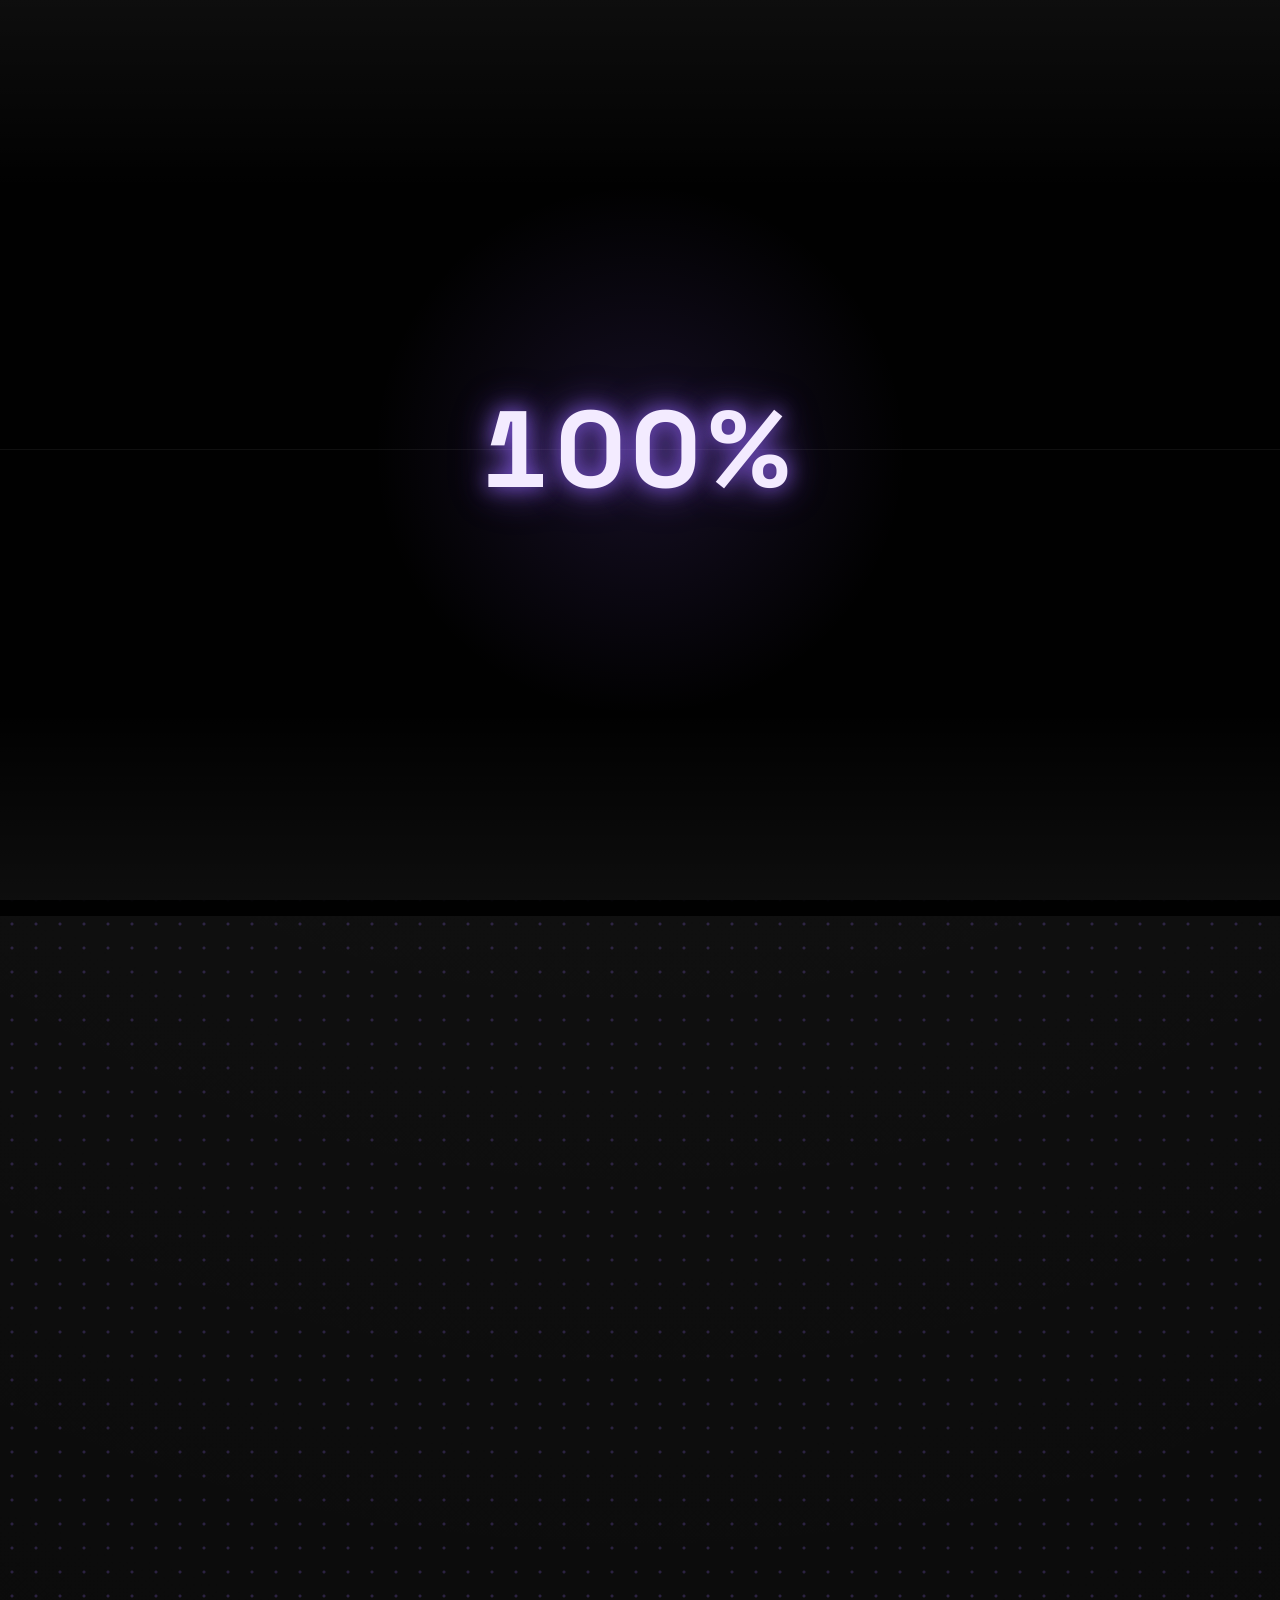
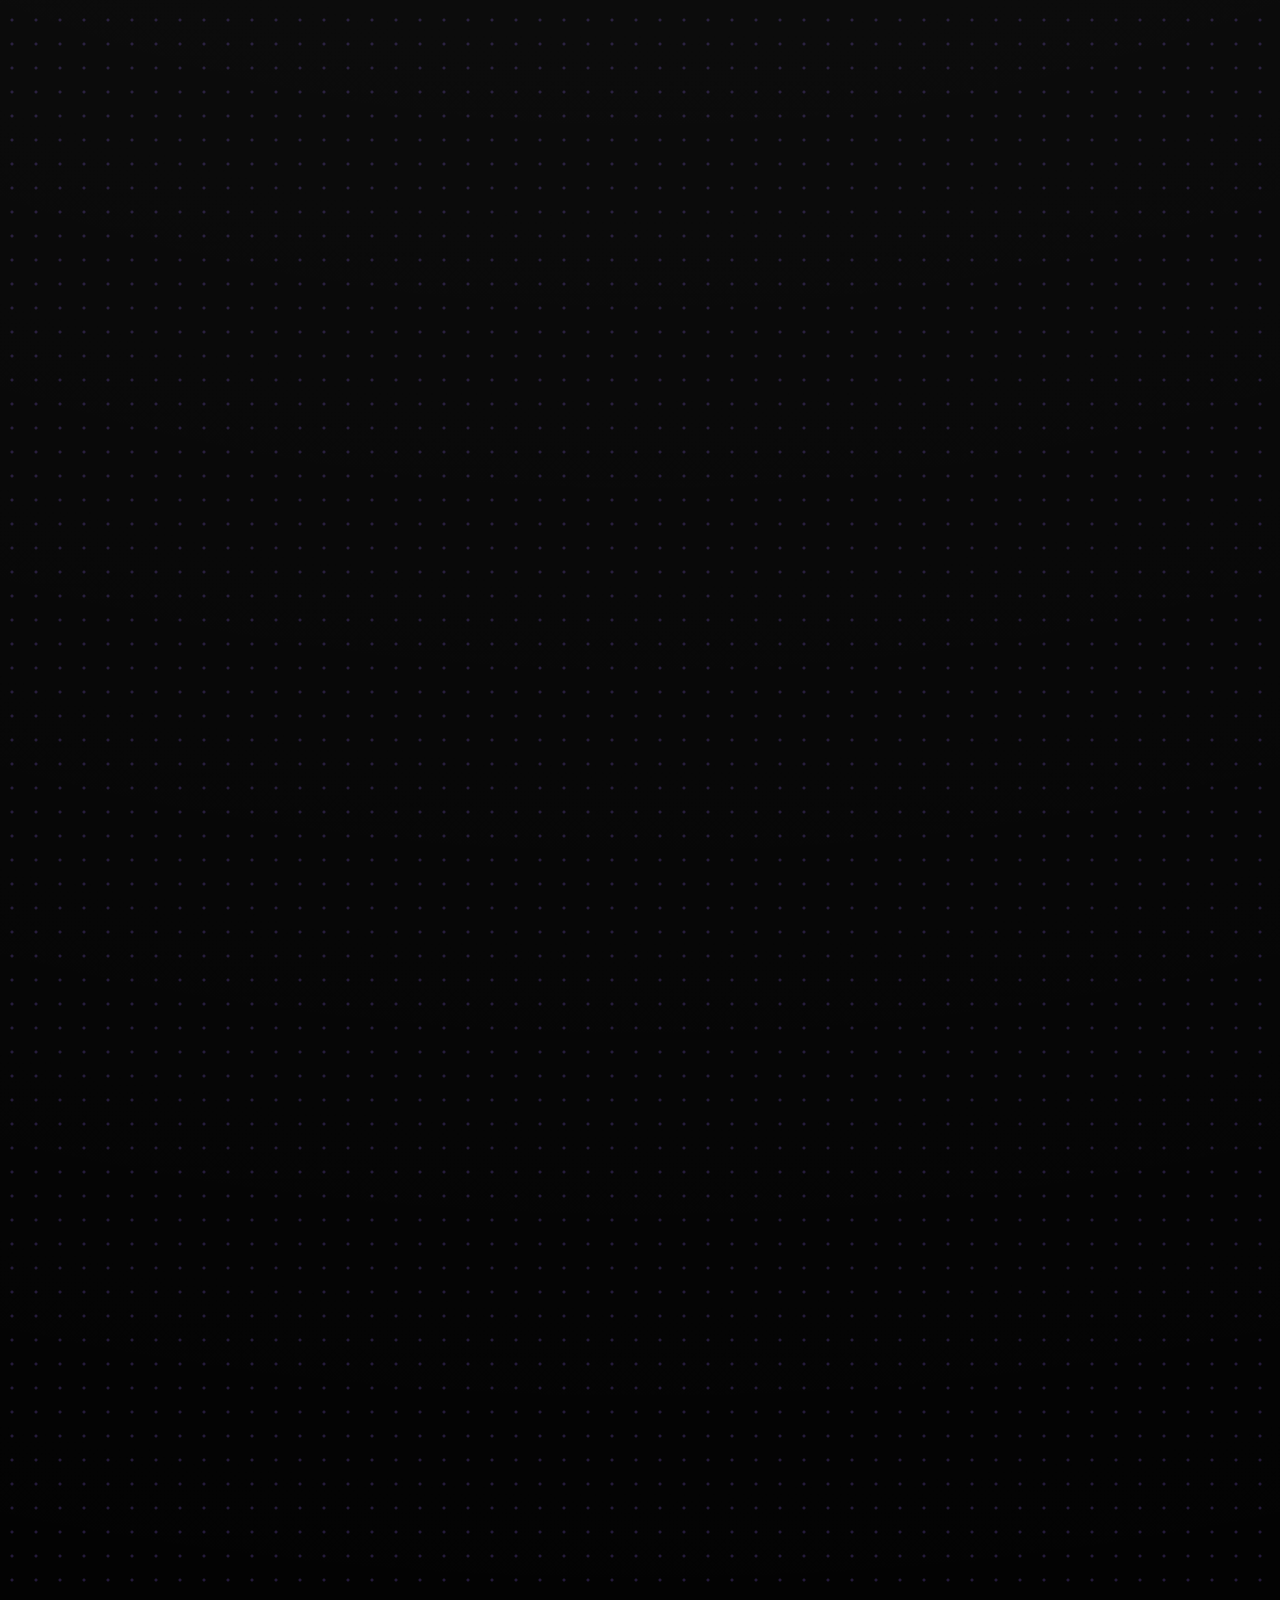
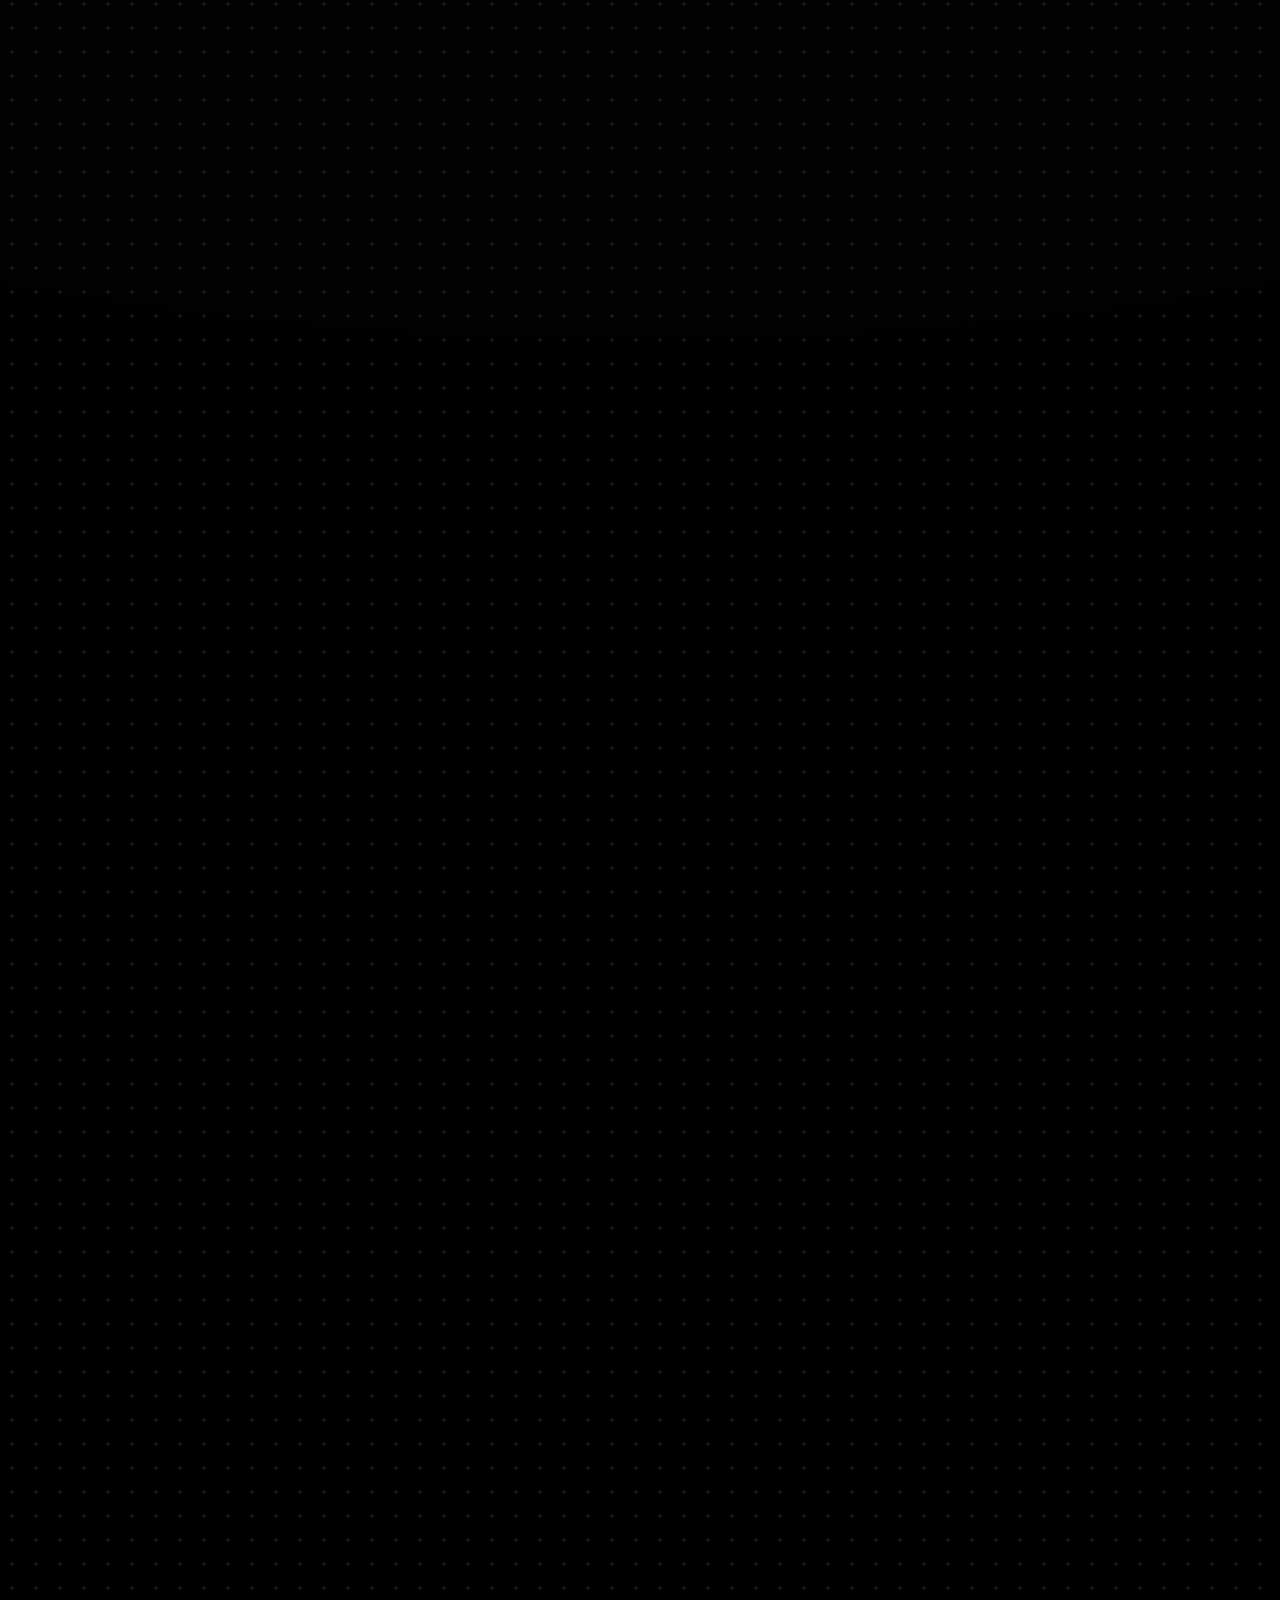
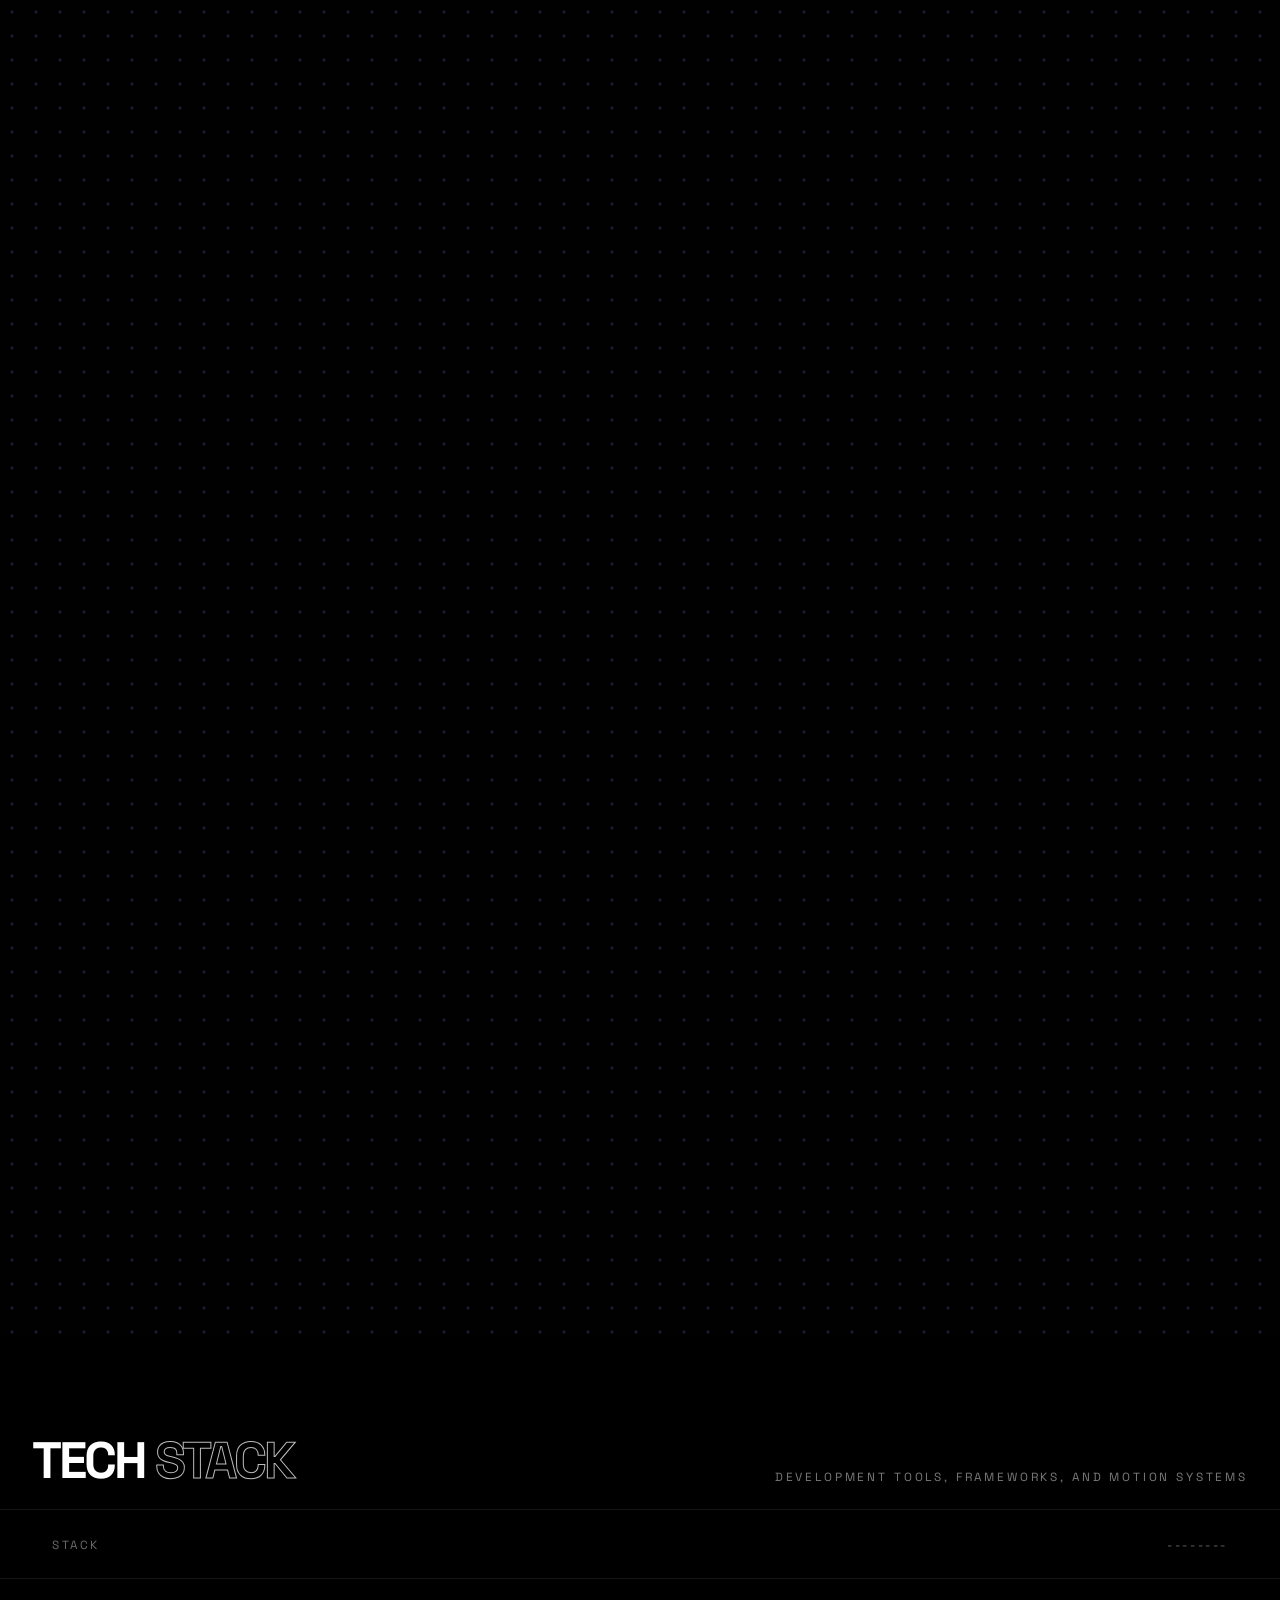
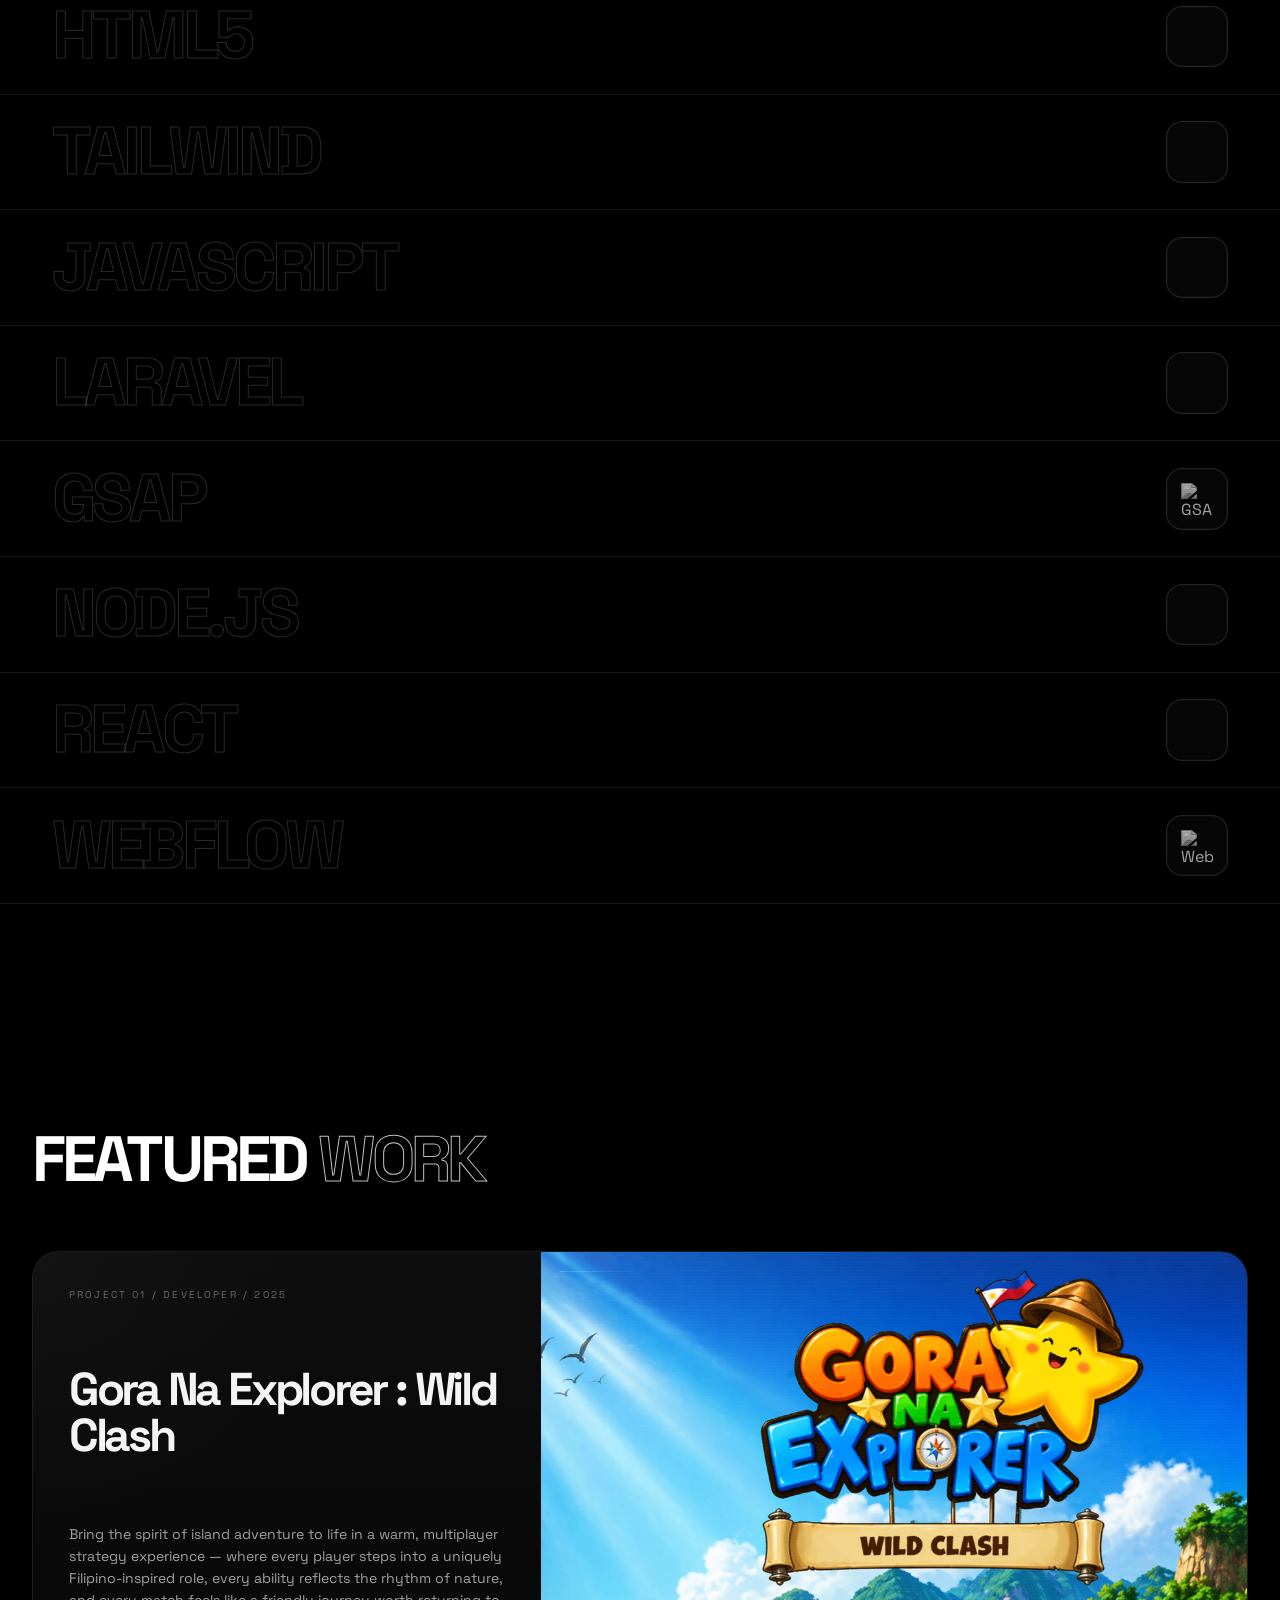
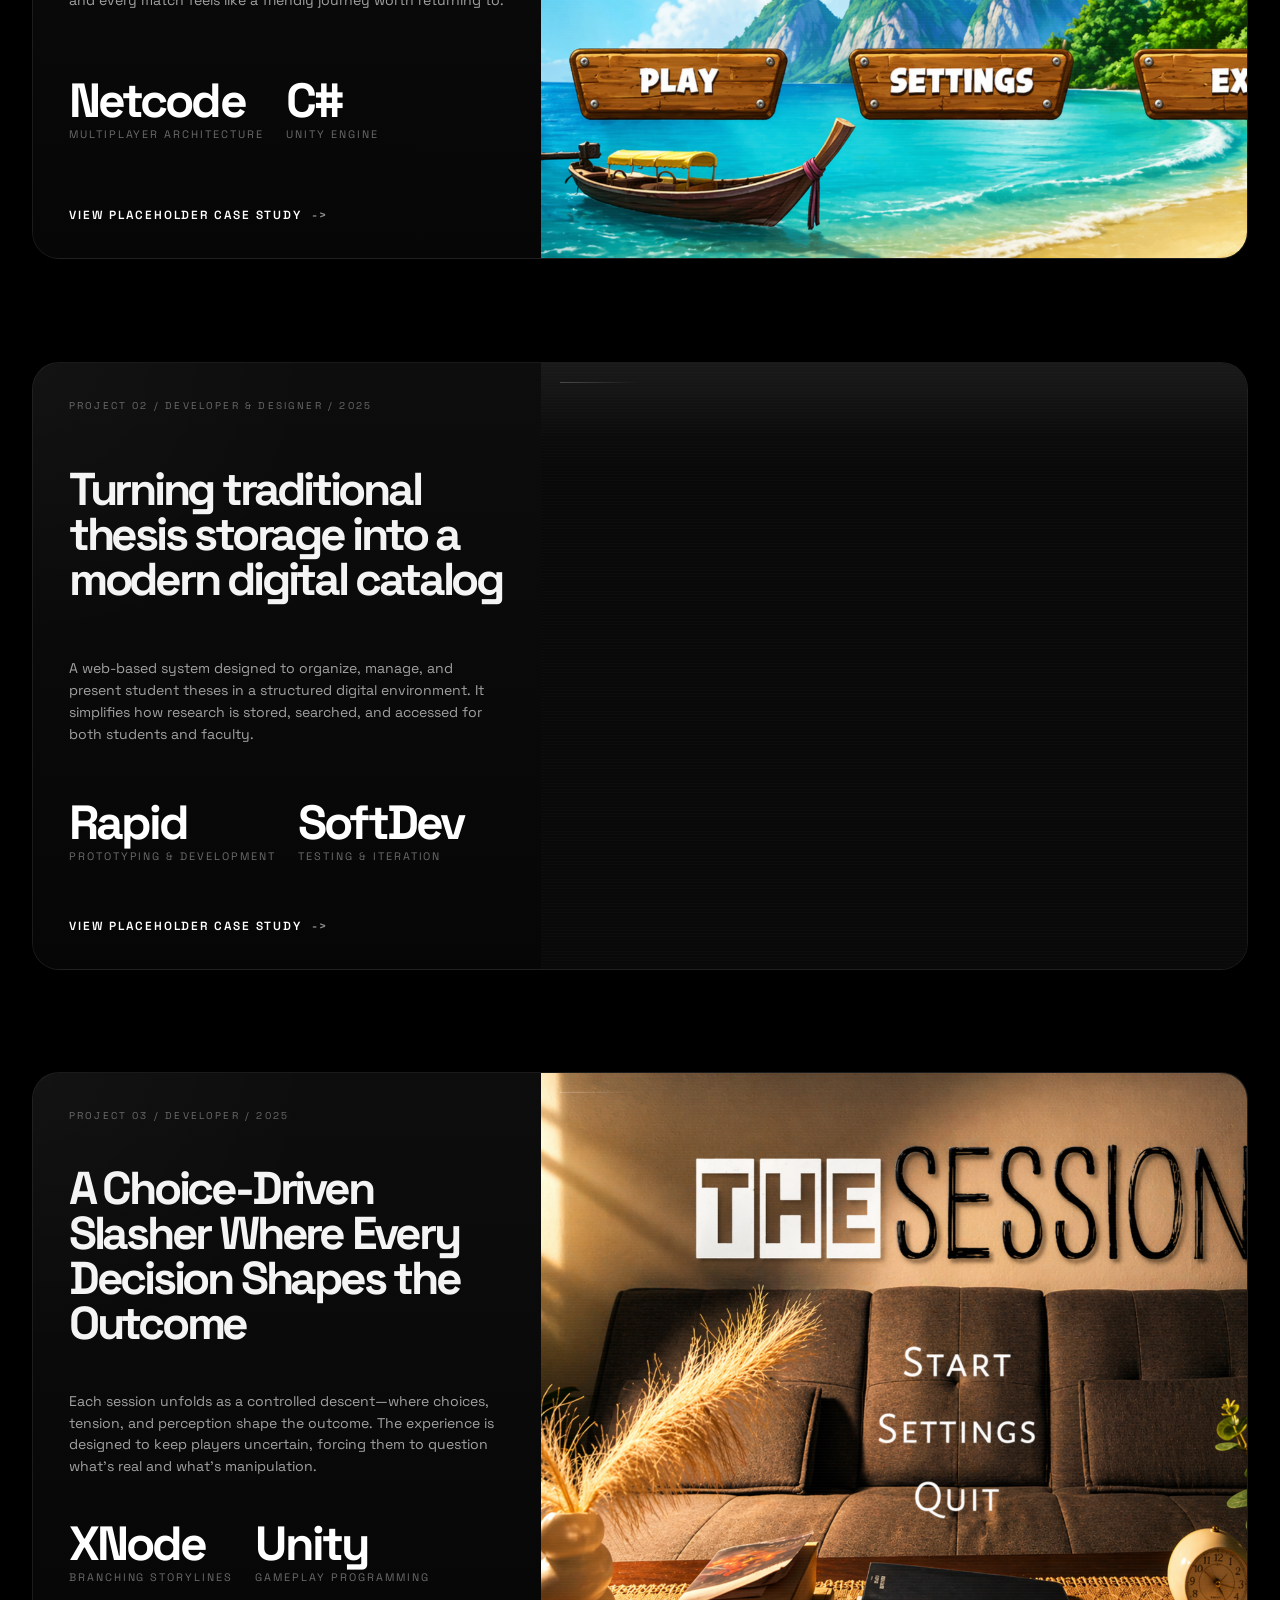
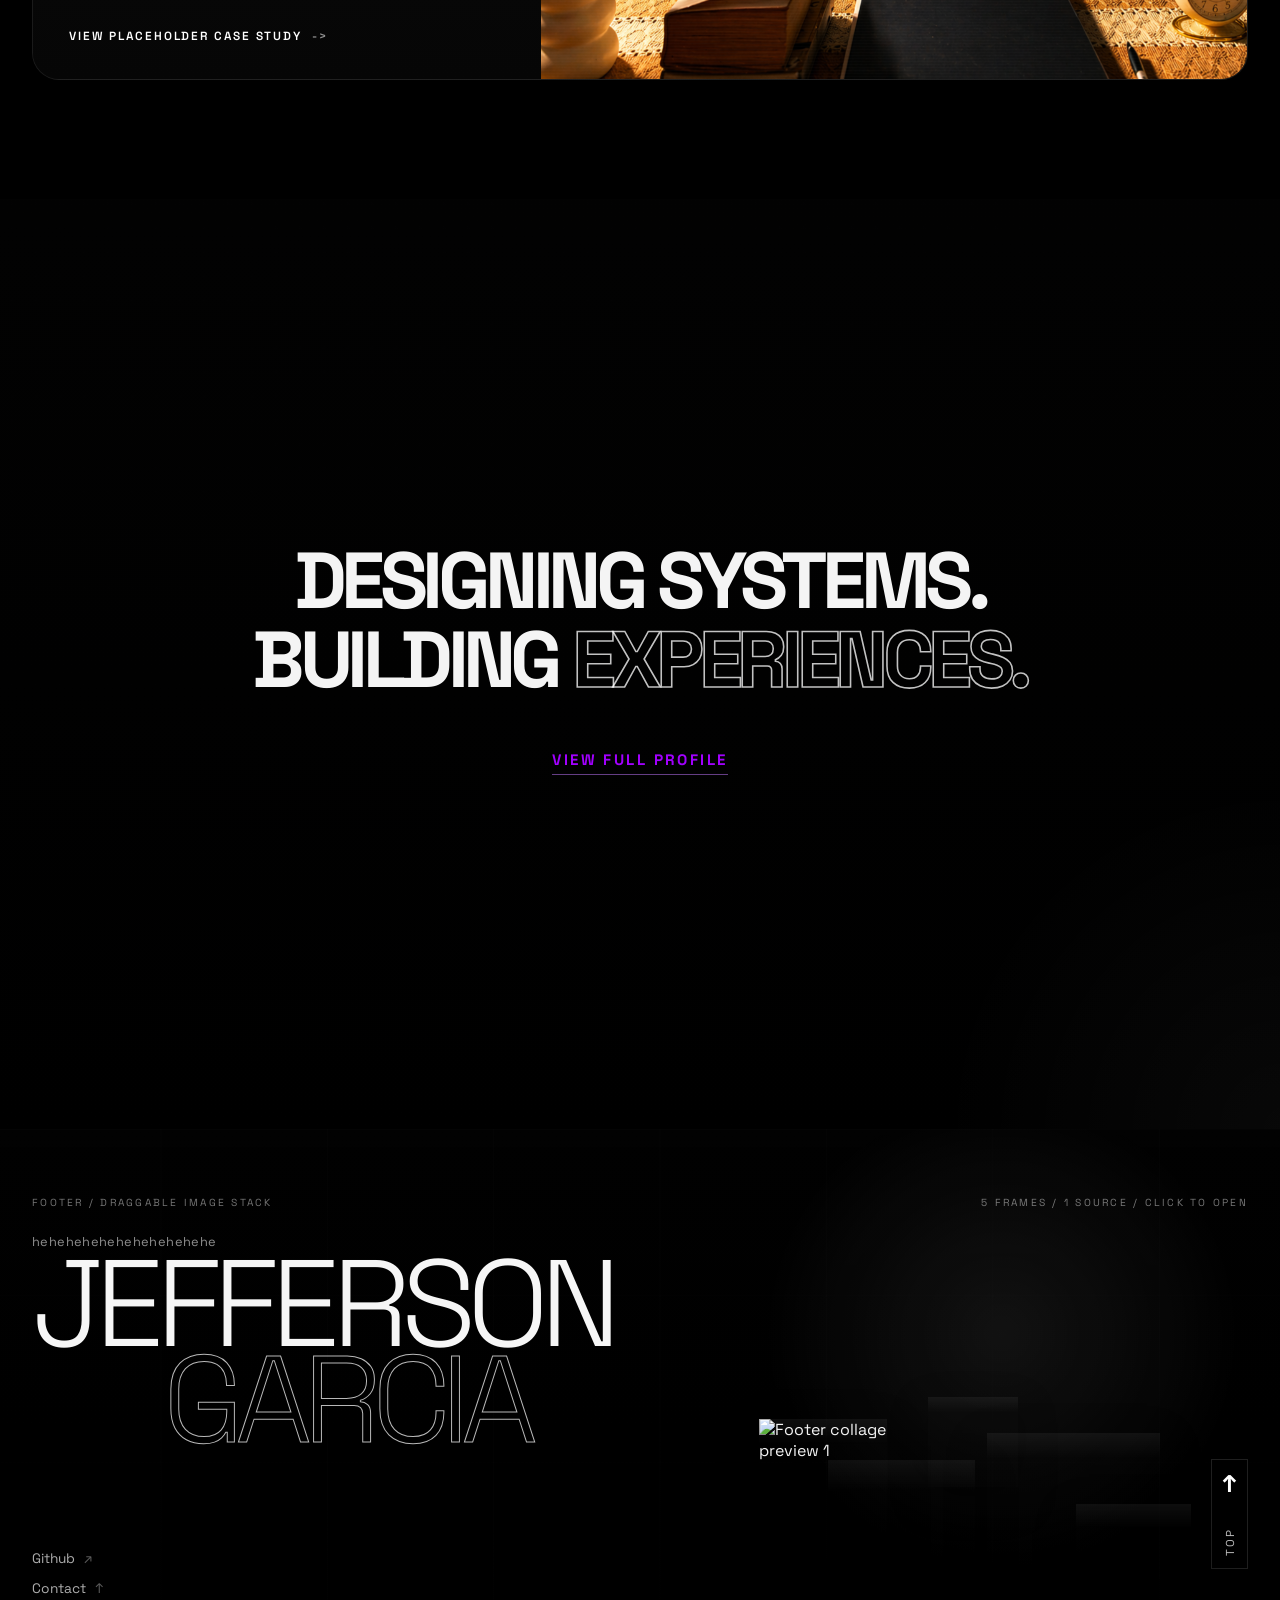
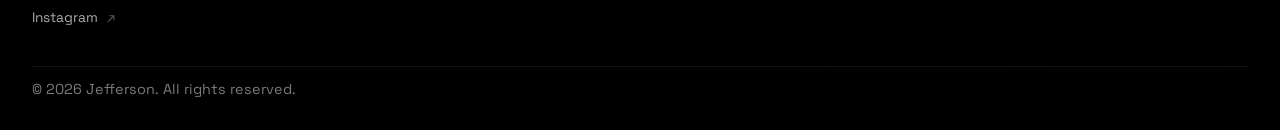
==== commit e6e071a6: "yea yea yea" ====
--- a/HTML/index.html
+++ b/HTML/index.html
@@ -818,7 +818,7 @@
 
                                     <div class="featured-metric">
                                         <strong class="featured-metric-value">
-                                            Unity Engine
+                                            Unity
                                         </strong>
                                         <span class="featured-metric-label">
                                             Gameplay programming
--- a/CSS/style.css
+++ b/CSS/style.css
@@ -1401,7 +1401,7 @@
 
 .work-project-title {
     margin: 0;
-    max-width: 10ch;
+    max-width: 100%;
     font-size: clamp(1.55rem, 2.9vw, 2.7rem);
     line-height: 0.88;
     letter-spacing: -0.07em;
